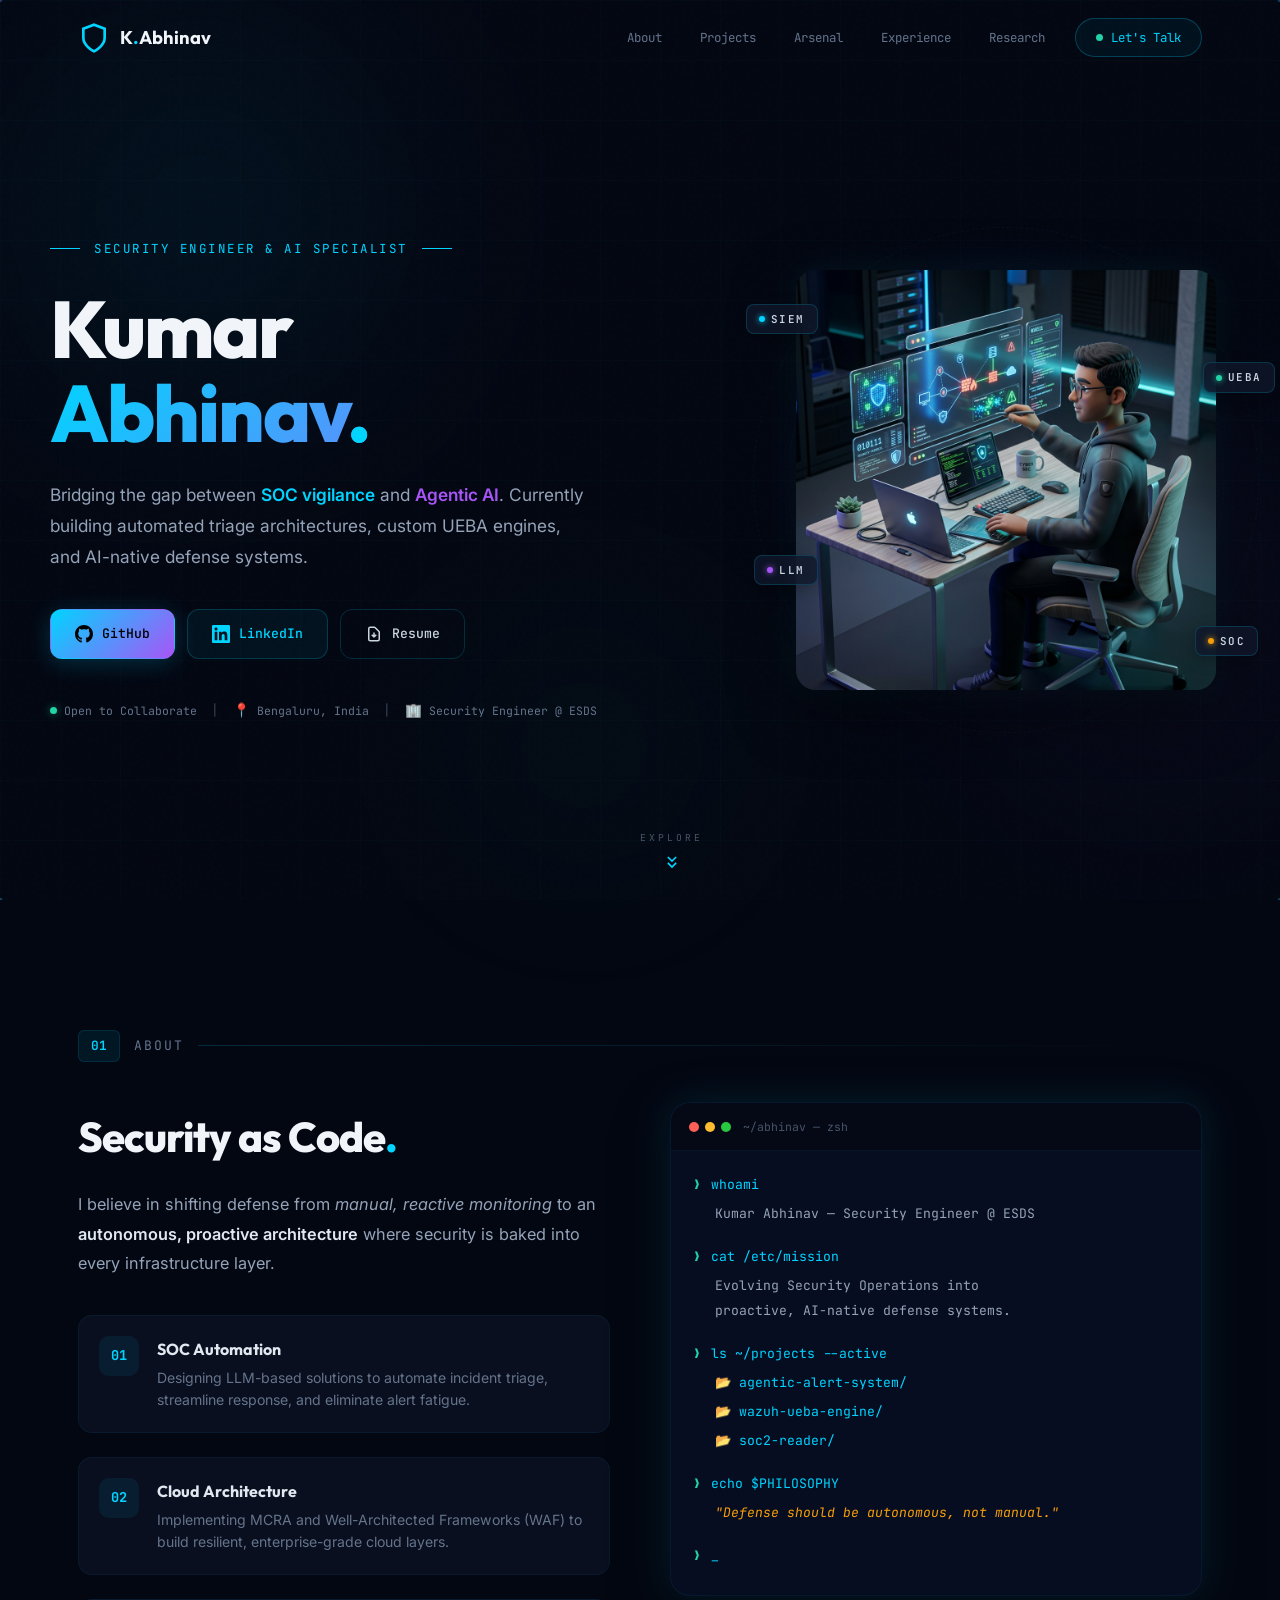
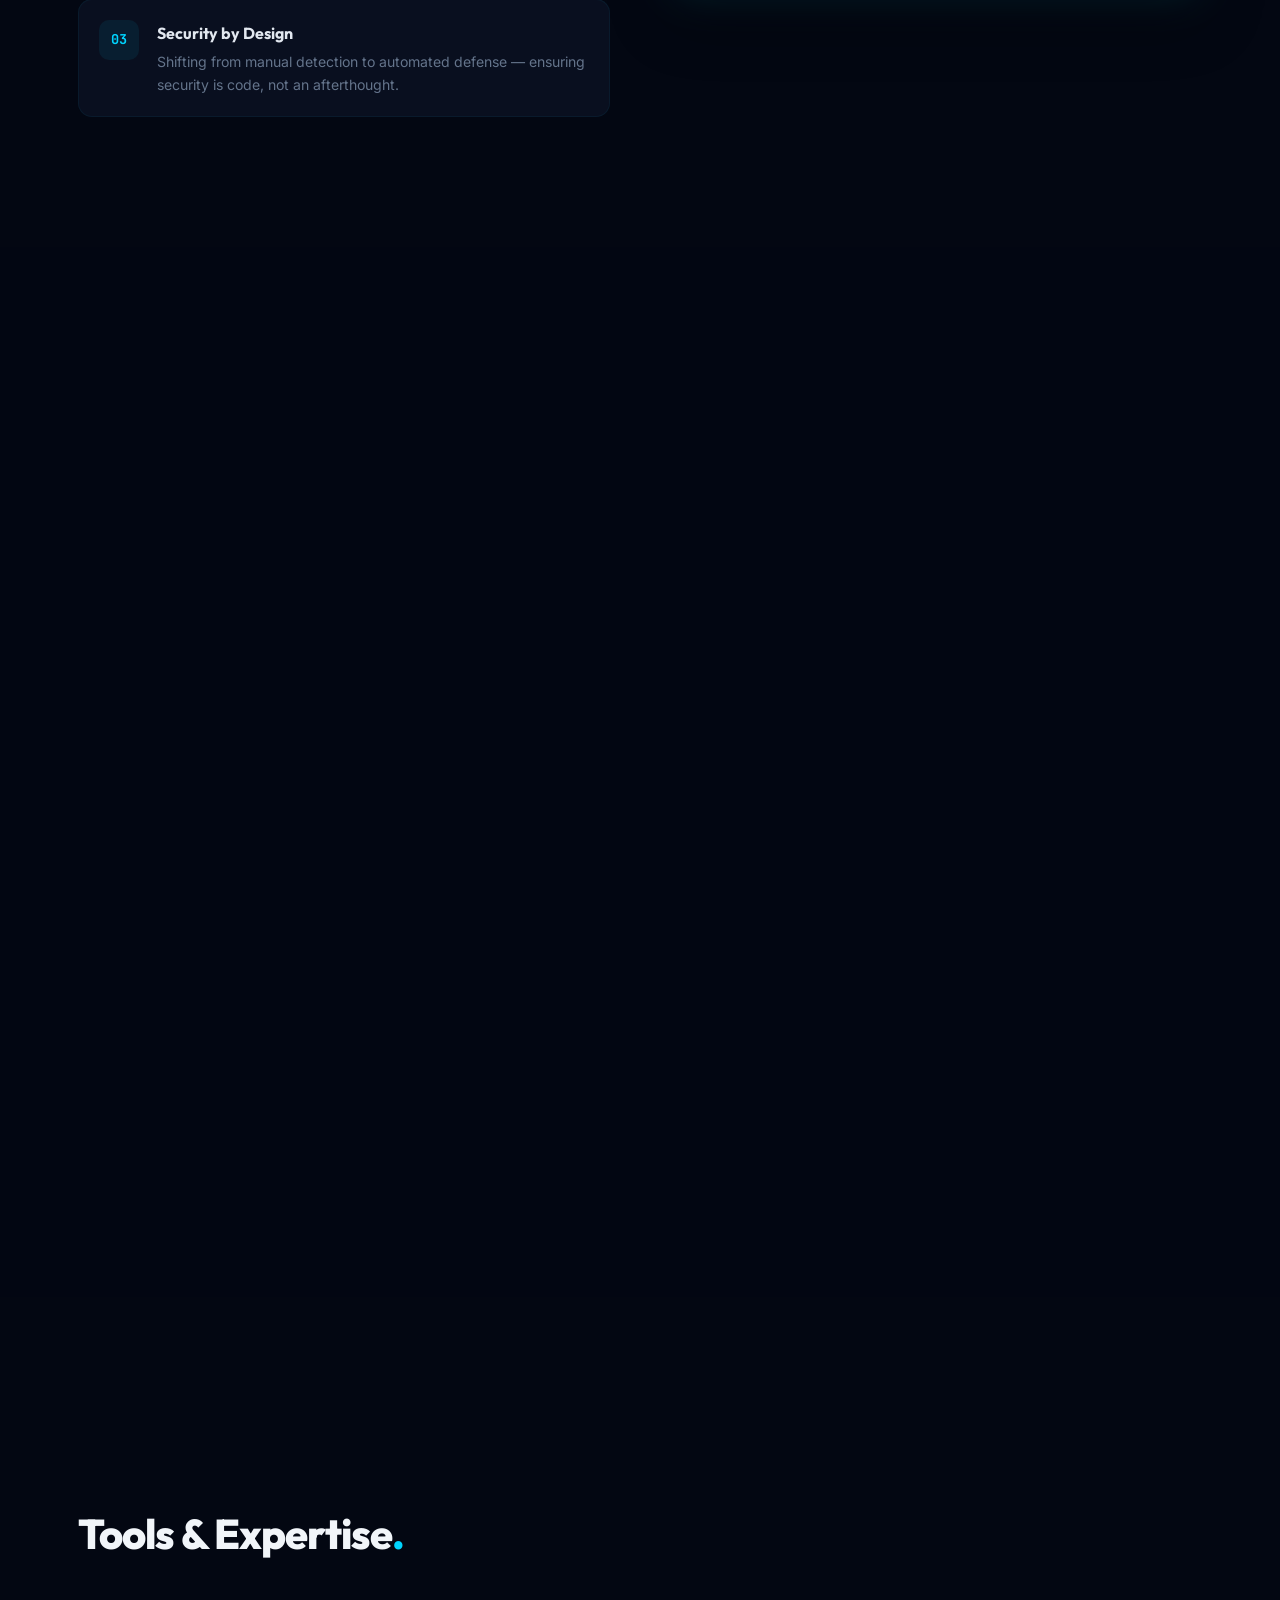
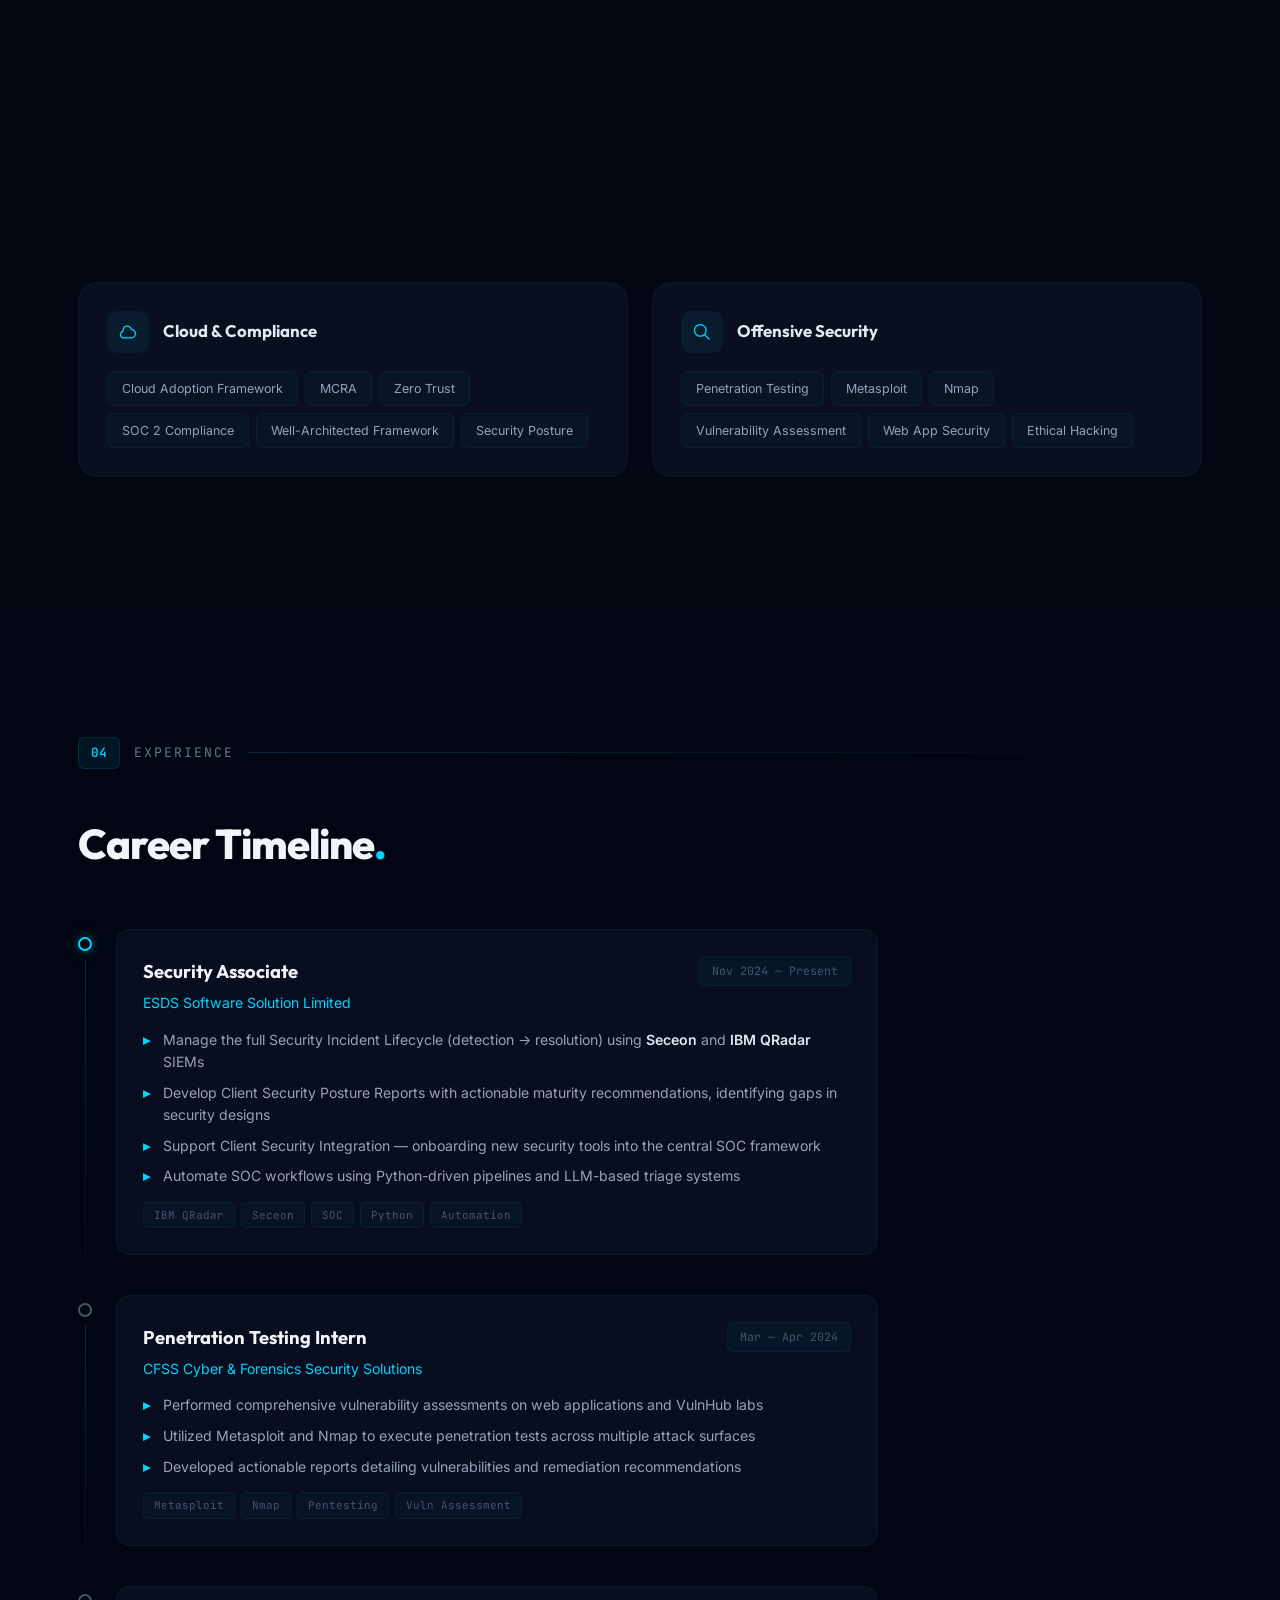
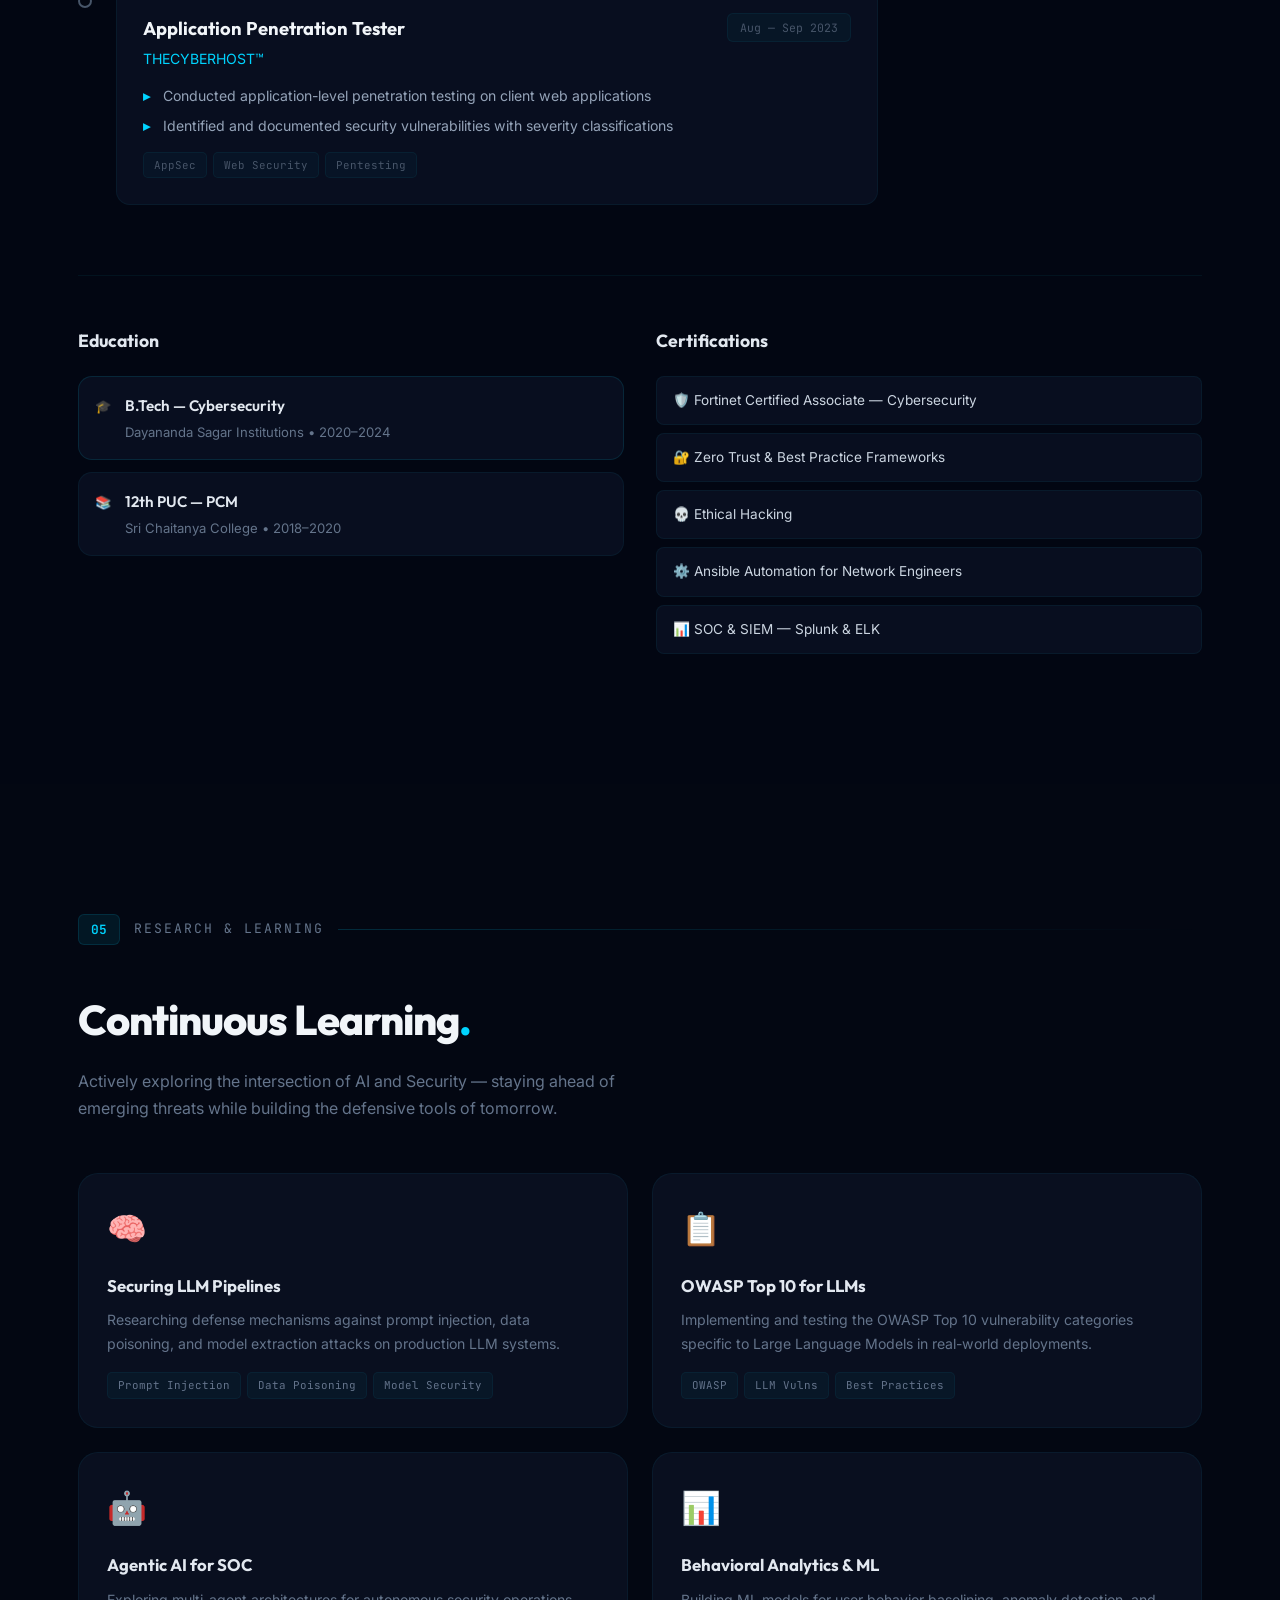
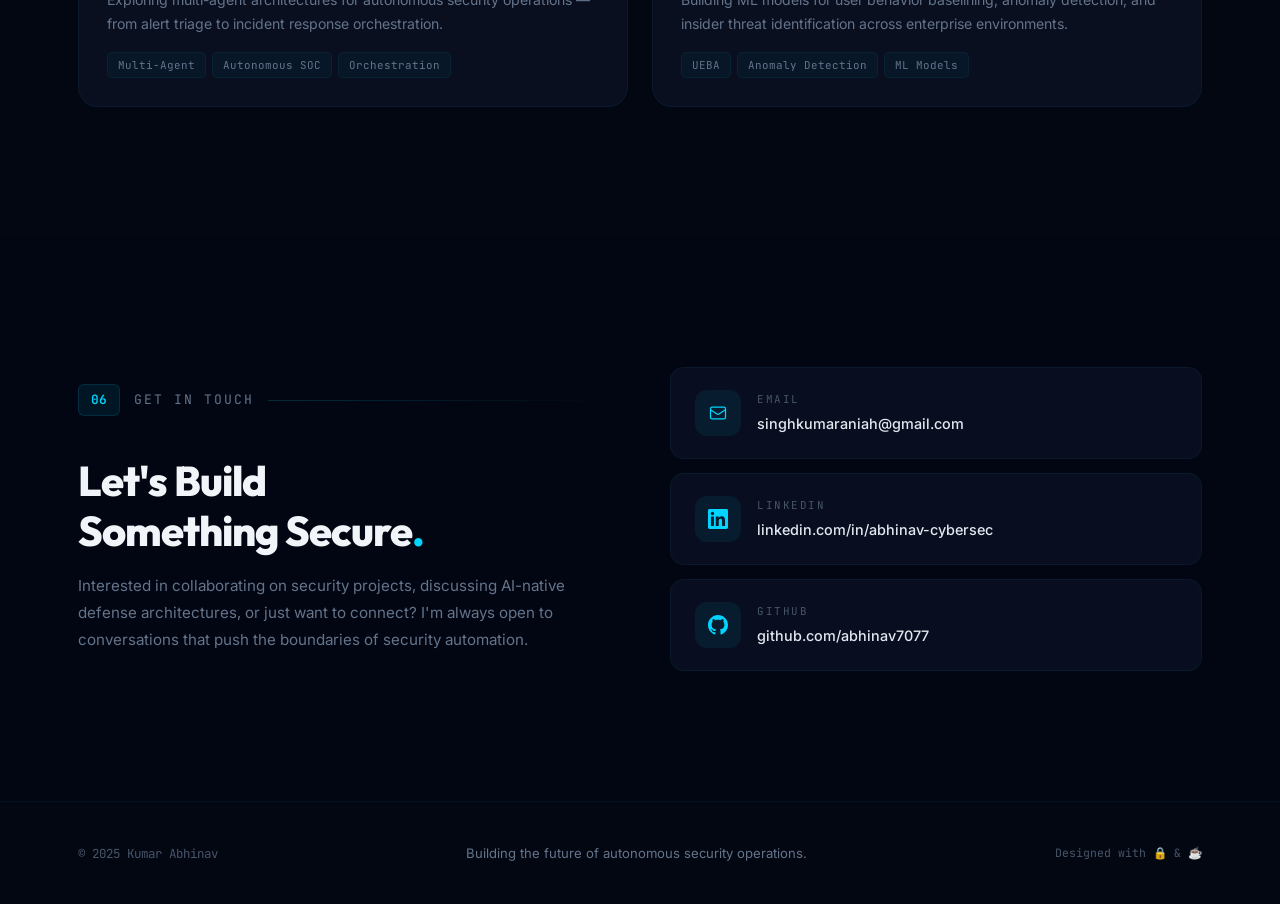
==== index.html @ ae528d7c "Update index.html" ====
<!DOCTYPE html>
<html lang="en">
<head>
    <meta charset="UTF-8">
    <meta name="viewport" content="width=device-width, initial-scale=1.0">
    <title>Kumar Abhinav | Security Engineer & AI Specialist</title>
    <meta name="description" content="Kumar Abhinav — Security Engineer & AI Specialist. Building automated triage architectures, custom UEBA engines, and AI-native defense systems.">
    <meta name="keywords" content="Kumar Abhinav, Security Engineer, AI Security, SOC Automation, UEBA, Wazuh, DevSecOps, Python, Cybersecurity, Agentic AI">
    <link rel="preconnect" href="https://fonts.googleapis.com">
    <link rel="preconnect" href="https://fonts.gstatic.com" crossorigin>
    <link href="https://fonts.googleapis.com/css2?family=JetBrains+Mono:wght@300;400;500;600;700&family=Inter:wght@300;400;500;600;700;800;900&family=Space+Grotesk:wght@400;500;600;700;800&family=Outfit:wght@300;400;500;600;700;800;900&display=swap" rel="stylesheet">
    <link rel="stylesheet" href="style.css">
</head>
<body>
    <!-- Animated Background -->
    <div class="bg-effects">
        <canvas id="particle-canvas"></canvas>
        <div class="bg-gradient-orb orb-1"></div>
        <div class="bg-gradient-orb orb-2"></div>
        <div class="bg-gradient-orb orb-3"></div>
        <div class="bg-noise"></div>
        <div class="bg-grid"></div>
    </div>

    <!-- Navigation -->
    <nav class="navbar" id="navbar">
        <div class="nav-container">
            <a href="#hero" class="nav-logo">
                <div class="logo-icon">
                    <svg viewBox="0 0 24 24" fill="none" stroke="currentColor" stroke-width="2">
                        <path d="M12 22s8-4 8-10V5l-8-3-8 3v7c0 6 8 10 8 10z"/>
                    </svg>
                </div>
                <span class="logo-text">K<span class="logo-dot">.</span>Abhinav</span>
            </a>
            <div class="nav-links" id="nav-links">
                <a href="#about" class="nav-link" data-text="About">About</a>
                <a href="#projects" class="nav-link" data-text="Projects">Projects</a>
                <a href="#arsenal" class="nav-link" data-text="Arsenal">Arsenal</a>
                <a href="#experience" class="nav-link" data-text="Experience">Experience</a>
                <a href="#research" class="nav-link" data-text="Research">Research</a>
                <a href="#contact" class="nav-link nav-cta">
                    <span class="cta-pulse"></span>
                    Let's Talk
                </a>
            </div>
            <button class="nav-toggle" id="nav-toggle" aria-label="Toggle menu">
                <span class="toggle-line"></span>
                <span class="toggle-line"></span>
                <span class="toggle-line"></span>
            </button>
        </div>
    </nav>

    <!-- ==================== HERO ==================== -->
    <section class="hero" id="hero">
        <div class="hero-container">
            <div class="hero-content">
                <div class="hero-eyebrow">
                    <div class="eyebrow-line"></div>
                    <span>Security Engineer & AI Specialist</span>
                    <div class="eyebrow-line"></div>
                </div>

                <h1 class="hero-title">
                    <span class="title-line title-line-1">Kumar</span>
                    <span class="title-line title-line-2">Abhinav<span class="title-accent">.</span></span>
                </h1>

                <p class="hero-subtitle">
                    Bridging the gap between <span class="text-glow">SOC vigilance</span> and 
                    <span class="text-glow-alt">Agentic AI</span>. Currently building automated triage 
                    architectures, custom UEBA engines, and AI-native defense systems.
                </p>

                <div class="hero-ctas">
                    <a href="https://github.com/" target="_blank" rel="noopener" class="cta-btn cta-primary" id="cta-github">
                        <svg class="cta-icon" viewBox="0 0 24 24" fill="currentColor"><path d="M12 0c-6.626 0-12 5.373-12 12 0 5.302 3.438 9.8 8.207 11.387.599.111.793-.261.793-.577v-2.234c-3.338.726-4.033-1.416-4.033-1.416-.546-1.387-1.333-1.756-1.333-1.756-1.089-.745.083-.729.083-.729 1.205.084 1.839 1.237 1.839 1.237 1.07 1.834 2.807 1.304 3.492.997.107-.775.418-1.305.762-1.604-2.665-.305-5.467-1.334-5.467-5.931 0-1.311.469-2.381 1.236-3.221-.124-.303-.535-1.524.117-3.176 0 0 1.008-.322 3.301 1.23.957-.266 1.983-.399 3.003-.404 1.02.005 2.047.138 3.006.404 2.291-1.552 3.297-1.23 3.297-1.23.653 1.653.242 2.874.118 3.176.77.84 1.235 1.911 1.235 3.221 0 4.609-2.807 5.624-5.479 5.921.43.372.823 1.102.823 2.222v3.293c0 .319.192.694.801.576 4.765-1.589 8.199-6.086 8.199-11.386 0-6.627-5.373-12-12-12z"/></svg>
                        <span>GitHub</span>
                    </a>
                    <a href="https://www.linkedin.com/in/abhinav-cybersec" target="_blank" rel="noopener" class="cta-btn cta-secondary" id="cta-linkedin">
                        <svg class="cta-icon" viewBox="0 0 24 24" fill="currentColor"><path d="M20.447 20.452h-3.554v-5.569c0-1.328-.027-3.037-1.852-3.037-1.853 0-2.136 1.445-2.136 2.939v5.667H9.351V9h3.414v1.561h.046c.477-.9 1.637-1.85 3.37-1.85 3.601 0 4.267 2.37 4.267 5.455v6.286zM5.337 7.433c-1.144 0-2.063-.926-2.063-2.065 0-1.138.92-2.063 2.063-2.063 1.14 0 2.064.925 2.064 2.063 0 1.139-.925 2.065-2.064 2.065zm1.782 13.019H3.555V9h3.564v11.452zM22.225 0H1.771C.792 0 0 .774 0 1.729v20.542C0 23.227.792 24 1.771 24h20.451C23.2 24 24 23.227 24 22.271V1.729C24 .774 23.2 0 22.222 0h.003z"/></svg>
                        <span>LinkedIn</span>
                    </a>
                    <a href="#" class="cta-btn cta-outline" id="cta-resume">
                        <svg class="cta-icon" viewBox="0 0 24 24" fill="none" stroke="currentColor" stroke-width="2"><path d="M12 10v6m0 0l-3-3m3 3l3-3m2 8H7a2 2 0 01-2-2V5a2 2 0 012-2h5.586a1 1 0 01.707.293l5.414 5.414a1 1 0 01.293.707V19a2 2 0 01-2 2z"/></svg>
                        <span>Resume</span>
                    </a>
                </div>

                <div class="hero-status-bar">
                    <div class="status-item">
                        <span class="status-dot online"></span>
                        <span>Open to Collaborate</span>
                    </div>
                    <div class="status-separator">|</div>
                    <div class="status-item">
                        <span class="status-icon">📍</span>
                        <span>Bengaluru, India</span>
                    </div>
                    <div class="status-separator">|</div>
                    <div class="status-item">
                        <span class="status-icon">🏢</span>
                        <span>Security Engineer @ ESDS</span>
                    </div>
                </div>
            </div>

            <!-- Hero Visual: 3D Character -->
            <div class="hero-visual">
                <div class="character-container">
                    <div class="character-glow"></div>
                    <div class="character-rings">
                        <div class="char-ring ring-outer"></div>
                        <div class="char-ring ring-inner"></div>
                    </div>
                    <img 
                        src="hero-character.png" 
                        alt="3D claymation render of Kumar Abhinav — cybersecurity engineer at a futuristic workstation with holographic security displays" 
                        class="character-img"
                        loading="eager"
                    >
                    <!-- Floating labels around character -->
                    <div class="float-tag tag-1">
                        <span class="ft-dot"></span> SIEM
                    </div>
                    <div class="float-tag tag-2">
                        <span class="ft-dot green"></span> UEBA
                    </div>
                    <div class="float-tag tag-3">
                        <span class="ft-dot purple"></span> LLM
                    </div>
                    <div class="float-tag tag-4">
                        <span class="ft-dot amber"></span> SOC
                    </div>
                </div>
            </div>
        </div>

        <div class="scroll-cue">
            <span>Explore</span>
            <div class="scroll-arrow">
                <svg viewBox="0 0 24 24" fill="none" stroke="currentColor" stroke-width="2">
                    <path d="M7 13l5 5 5-5M7 6l5 5 5-5"/>
                </svg>
            </div>
        </div>
    </section>

    <!-- ==================== ABOUT ==================== -->
    <section class="section" id="about">
        <div class="container">
            <div class="section-label">
                <span class="label-number">01</span>
                <span class="label-text">About</span>
                <div class="label-line"></div>
            </div>

            <div class="about-layout">
                <div class="about-left">
                    <h2 class="about-title">
                        Security as Code<span class="accent-dot">.</span>
                    </h2>
                    <p class="about-philosophy">
                        I believe in shifting defense from <em>manual, reactive monitoring</em> to an 
                        <strong>autonomous, proactive architecture</strong> where security is baked into 
                        every infrastructure layer.
                    </p>
                    <div class="about-manifesto">
                        <div class="manifesto-item">
                            <div class="manifesto-number">01</div>
                            <div class="manifesto-content">
                                <h4>SOC Automation</h4>
                                <p>Designing LLM-based solutions to automate incident triage, streamline response, and eliminate alert fatigue.</p>
                            </div>
                        </div>
                        <div class="manifesto-item">
                            <div class="manifesto-number">02</div>
                            <div class="manifesto-content">
                                <h4>Cloud Architecture</h4>
                                <p>Implementing MCRA and Well-Architected Frameworks (WAF) to build resilient, enterprise-grade cloud layers.</p>
                            </div>
                        </div>
                        <div class="manifesto-item">
                            <div class="manifesto-number">03</div>
                            <div class="manifesto-content">
                                <h4>Security by Design</h4>
                                <p>Shifting from manual detection to automated defense — ensuring security is code, not an afterthought.</p>
                            </div>
                        </div>
                    </div>
                </div>
                <div class="about-right">
                    <div class="about-terminal">
                        <div class="term-chrome">
                            <div class="term-dots">
                                <span></span><span></span><span></span>
                            </div>
                            <span class="term-title">~/abhinav — zsh</span>
                        </div>
                        <div class="term-body" id="terminal-body">
                            <div class="term-line">
                                <span class="term-prompt">❯</span>
                                <span class="term-cmd">whoami</span>
                            </div>
                            <div class="term-output">Kumar Abhinav — Security Engineer @ ESDS</div>
                            <div class="term-line">
                                <span class="term-prompt">❯</span>
                                <span class="term-cmd">cat /etc/mission</span>
                            </div>
                            <div class="term-output">Evolving Security Operations into<br>proactive, AI-native defense systems.</div>
                            <div class="term-line">
                                <span class="term-prompt">❯</span>
                                <span class="term-cmd">ls ~/projects --active</span>
                            </div>
                            <div class="term-output dir-list">
                                <span>📂 agentic-alert-system/</span>
                                <span>📂 wazuh-ueba-engine/</span>
                                <span>📂 soc2-reader/</span>
                            </div>
                            <div class="term-line">
                                <span class="term-prompt">❯</span>
                                <span class="term-cmd">echo $PHILOSOPHY</span>
                            </div>
                            <div class="term-output highlight-output">"Defense should be autonomous, not manual."</div>
                            <div class="term-line">
                                <span class="term-prompt">❯</span>
                                <span class="term-cursor">_</span>
                            </div>
                        </div>
                    </div>
                </div>
            </div>
        </div>
    </section>

    <!-- ==================== PROJECTS ==================== -->
    <section class="section section-dark" id="projects">
        <div class="container">
            <div class="section-label">
                <span class="label-number">02</span>
                <span class="label-text">Proof of Work</span>
                <div class="label-line"></div>
            </div>

            <div class="projects-header">
                <h2 class="projects-title">What I'm Building<span class="accent-dot">.</span></h2>
                <p class="projects-subtitle">Active case studies pushing the boundaries of AI-native security. These aren't concepts — they're production-grade tools in development.</p>
            </div>

            <div class="projects-showcase">
                <!-- Project 1 -->
                <article class="project-card" id="project-agentic">
                    <div class="card-border-glow"></div>
                    <div class="card-inner">
                        <div class="card-top">
                            <div class="card-badge">
                                <span class="badge-pulse"></span>
                                Active Development
                            </div>
                            <div class="card-number">01</div>
                        </div>
                        <div class="card-icon-wrap">
                            <div class="card-icon">
                                <svg viewBox="0 0 24 24" fill="none" stroke="currentColor" stroke-width="1.5">
                                    <path d="M13 10V3L4 14h7v7l9-11h-7z"/>
                                </svg>
                            </div>
                        </div>
                        <h3 class="card-title">Agentic Alert Monitoring System</h3>
                        <p class="card-pitch">An intelligent SOC automation tool that uses <strong>LLM agents</strong> to investigate, triage, and contextualize alerts — slashing alert fatigue and reducing MTTR.</p>
                        <div class="card-stack">
                            <span class="stack-chip">Python</span>
                            <span class="stack-chip">LangChain / CrewAI</span>
                            <span class="stack-chip">SIEM APIs</span>
                        </div>
                        <ul class="card-features">
                            <li><span class="feat-arrow">→</span> Autonomous multi-agent alert investigation</li>
                            <li><span class="feat-arrow">→</span> Contextual enrichment from threat intel feeds</li>
                            <li><span class="feat-arrow">→</span> Automated playbook execution & escalation</li>
                        </ul>
                    </div>
                </article>

                <!-- Project 2 -->
                <article class="project-card" id="project-ueba">
                    <div class="card-border-glow"></div>
                    <div class="card-inner">
                        <div class="card-top">
                            <div class="card-badge">
                                <span class="badge-pulse"></span>
                                Active Development
                            </div>
                            <div class="card-number">02</div>
                        </div>
                        <div class="card-icon-wrap">
                            <div class="card-icon">
                                <svg viewBox="0 0 24 24" fill="none" stroke="currentColor" stroke-width="1.5">
                                    <path d="M12 11c0 3.517-1.009 6.799-2.753 9.571m-3.44-2.04l.054-.09A13.916 13.916 0 008 11a4 4 0 118 0c0 1.017-.07 2.019-.203 3m-2.118 6.844A21.88 21.88 0 0015.171 17m3.839 1.132c.645-2.266.99-4.659.99-7.132A8 8 0 008 4.07M3 15.364c.64-1.319 1-2.8 1-4.364 0-1.457.39-2.823 1.07-4"/>
                                </svg>
                            </div>
                        </div>
                        <h3 class="card-title">Wazuh UEBA Engine</h3>
                        <p class="card-pitch">A custom <strong>User and Entity Behavior Analytics</strong> engine designed to layer over Wazuh SIEM — catching insider threats and anomalous account activity through ML-driven baselining.</p>
                        <div class="card-stack">
                            <span class="stack-chip">Python</span>
                            <span class="stack-chip">Machine Learning</span>
                            <span class="stack-chip">Wazuh API</span>
                        </div>
                        <ul class="card-features">
                            <li><span class="feat-arrow">→</span> ML behavioral baselining per user/entity</li>
                            <li><span class="feat-arrow">→</span> Insider threat & anomaly scoring engine</li>
                            <li><span class="feat-arrow">→</span> Native Wazuh integration & dashboards</li>
                        </ul>
                    </div>
                </article>

                <!-- Project 3 -->
                <article class="project-card" id="project-soc2">
                    <div class="card-border-glow"></div>
                    <div class="card-inner">
                        <div class="card-top">
                            <div class="card-badge">
                                <span class="badge-pulse"></span>
                                Active Development
                            </div>
                            <div class="card-number">03</div>
                        </div>
                        <div class="card-icon-wrap">
                            <div class="card-icon">
                                <svg viewBox="0 0 24 24" fill="none" stroke="currentColor" stroke-width="1.5">
                                    <path d="M9 12h6m-6 4h6m2 5H7a2 2 0 01-2-2V5a2 2 0 012-2h5.586a1 1 0 01.707.293l5.414 5.414a1 1 0 01.293.707V19a2 2 0 01-2 2z"/>
                                </svg>
                            </div>
                        </div>
                        <h3 class="card-title">SOC 2 Reader for Auditors</h3>
                        <p class="card-pitch">An <strong>AI-powered compliance assistant</strong> that parses complex infrastructure logs and policies, mapping them directly to SOC 2 trust principles for rapid audit readiness.</p>
                        <div class="card-stack">
                            <span class="stack-chip">LLMs</span>
                            <span class="stack-chip">RAG Pipeline</span>
                            <span class="stack-chip">Python</span>
                        </div>
                        <ul class="card-features">
                            <li><span class="feat-arrow">→</span> Intelligent SOC 2 report parsing & mapping</li>
                            <li><span class="feat-arrow">→</span> RAG-powered control gap analysis</li>
                            <li><span class="feat-arrow">→</span> Audit-ready summary & evidence generation</li>
                        </ul>
                    </div>
                </article>
            </div>
        </div>
    </section>

    <!-- ==================== ARSENAL ==================== -->
    <section class="section" id="arsenal">
        <div class="container">
            <div class="section-label">
                <span class="label-number">03</span>
                <span class="label-text">Technical Arsenal</span>
                <div class="label-line"></div>
            </div>

            <h2 class="arsenal-title">Tools & Expertise<span class="accent-dot">.</span></h2>

            <div class="arsenal-grid">
                <div class="arsenal-category" data-category="secops">
                    <div class="cat-header">
                        <div class="cat-icon">
                            <svg viewBox="0 0 24 24" fill="none" stroke="currentColor" stroke-width="1.5"><path d="M9 12l2 2 4-4m5.618-4.016A11.955 11.955 0 0112 2.944a11.955 11.955 0 01-8.618 3.04A12.02 12.02 0 003 9c0 5.591 3.824 10.29 9 11.622 5.176-1.332 9-6.03 9-11.622 0-1.042-.133-2.052-.382-3.016z"/></svg>
                        </div>
                        <h3>Security Operations</h3>
                    </div>
                    <div class="cat-skills">
                        <div class="skill-pill">IBM QRadar</div>
                        <div class="skill-pill">Splunk</div>
                        <div class="skill-pill">Seceon</div>
                        <div class="skill-pill">Wazuh</div>
                        <div class="skill-pill">Incident Triage</div>
                        <div class="skill-pill">SLA Management</div>
                        <div class="skill-pill">UEBA</div>
                        <div class="skill-pill">Threat Detection</div>
                    </div>
                </div>

                <div class="arsenal-category" data-category="ai">
                    <div class="cat-header">
                        <div class="cat-icon">
                            <svg viewBox="0 0 24 24" fill="none" stroke="currentColor" stroke-width="1.5"><path d="M9.75 17L9 20l-1 1h8l-1-1-.75-3M3 13h18M5 17h14a2 2 0 002-2V5a2 2 0 00-2-2H5a2 2 0 00-2 2v10a2 2 0 002 2z"/></svg>
                        </div>
                        <h3>AI & Automation</h3>
                    </div>
                    <div class="cat-skills">
                        <div class="skill-pill">Python</div>
                        <div class="skill-pill">LLM Orchestration</div>
                        <div class="skill-pill">LangChain</div>
                        <div class="skill-pill">CrewAI</div>
                        <div class="skill-pill">RAG Pipelines</div>
                        <div class="skill-pill">DevSecOps</div>
                        <div class="skill-pill">Security Automation</div>
                        <div class="skill-pill">ML for Security</div>
                    </div>
                </div>

                <div class="arsenal-category" data-category="cloud">
                    <div class="cat-header">
                        <div class="cat-icon">
                            <svg viewBox="0 0 24 24" fill="none" stroke="currentColor" stroke-width="1.5"><path d="M3 15a4 4 0 004 4h9a5 5 0 10-.1-9.999 5.002 5.002 0 10-9.78 2.096A4.001 4.001 0 003 15z"/></svg>
                        </div>
                        <h3>Cloud & Compliance</h3>
                    </div>
                    <div class="cat-skills">
                        <div class="skill-pill">Cloud Adoption Framework</div>
                        <div class="skill-pill">MCRA</div>
                        <div class="skill-pill">Zero Trust</div>
                        <div class="skill-pill">SOC 2 Compliance</div>
                        <div class="skill-pill">Well-Architected Framework</div>
                        <div class="skill-pill">Security Posture</div>
                    </div>
                </div>

                <div class="arsenal-category" data-category="offensive">
                    <div class="cat-header">
                        <div class="cat-icon">
                            <svg viewBox="0 0 24 24" fill="none" stroke="currentColor" stroke-width="1.5"><path d="M21 21l-6-6m2-5a7 7 0 11-14 0 7 7 0 0114 0z"/></svg>
                        </div>
                        <h3>Offensive Security</h3>
                    </div>
                    <div class="cat-skills">
                        <div class="skill-pill">Penetration Testing</div>
                        <div class="skill-pill">Metasploit</div>
                        <div class="skill-pill">Nmap</div>
                        <div class="skill-pill">Vulnerability Assessment</div>
                        <div class="skill-pill">Web App Security</div>
                        <div class="skill-pill">Ethical Hacking</div>
                    </div>
                </div>
            </div>
        </div>
    </section>

    <!-- ==================== EXPERIENCE ==================== -->
    <section class="section section-dark" id="experience">
        <div class="container">
            <div class="section-label">
                <span class="label-number">04</span>
                <span class="label-text">Experience</span>
                <div class="label-line"></div>
            </div>

            <h2 class="exp-title">Career Timeline<span class="accent-dot">.</span></h2>

            <div class="timeline">
                <!-- EXP 1 -->
                <div class="tl-item">
                    <div class="tl-line-wrap">
                        <div class="tl-dot active"></div>
                        <div class="tl-line"></div>
                    </div>
                    <div class="tl-card">
                        <div class="tl-card-top">
                            <div>
                                <h3 class="tl-role">Security Associate</h3>
                                <span class="tl-company">ESDS Software Solution Limited</span>
                            </div>
                            <span class="tl-date">Nov 2024 — Present</span>
                        </div>
                        <ul class="tl-details">
                            <li>Manage the full Security Incident Lifecycle (detection → resolution) using <strong>Seceon</strong> and <strong>IBM QRadar</strong> SIEMs</li>
                            <li>Develop Client Security Posture Reports with actionable maturity recommendations, identifying gaps in security designs</li>
                            <li>Support Client Security Integration — onboarding new security tools into the central SOC framework</li>
                            <li>Automate SOC workflows using Python-driven pipelines and LLM-based triage systems</li>
                        </ul>
                        <div class="tl-techs">
                            <span>IBM QRadar</span><span>Seceon</span><span>SOC</span><span>Python</span><span>Automation</span>
                        </div>
                    </div>
                </div>

                <!-- EXP 2 -->
                <div class="tl-item">
                    <div class="tl-line-wrap">
                        <div class="tl-dot"></div>
                        <div class="tl-line"></div>
                    </div>
                    <div class="tl-card">
                        <div class="tl-card-top">
                            <div>
                                <h3 class="tl-role">Penetration Testing Intern</h3>
                                <span class="tl-company">CFSS Cyber & Forensics Security Solutions</span>
                            </div>
                            <span class="tl-date">Mar — Apr 2024</span>
                        </div>
                        <ul class="tl-details">
                            <li>Performed comprehensive vulnerability assessments on web applications and VulnHub labs</li>
                            <li>Utilized Metasploit and Nmap to execute penetration tests across multiple attack surfaces</li>
                            <li>Developed actionable reports detailing vulnerabilities and remediation recommendations</li>
                        </ul>
                        <div class="tl-techs">
                            <span>Metasploit</span><span>Nmap</span><span>Pentesting</span><span>Vuln Assessment</span>
                        </div>
                    </div>
                </div>

                <!-- EXP 3 -->
                <div class="tl-item">
                    <div class="tl-line-wrap">
                        <div class="tl-dot"></div>
                    </div>
                    <div class="tl-card">
                        <div class="tl-card-top">
                            <div>
                                <h3 class="tl-role">Application Penetration Tester</h3>
                                <span class="tl-company">THECYBERHOST™</span>
                            </div>
                            <span class="tl-date">Aug — Sep 2023</span>
                        </div>
                        <ul class="tl-details">
                            <li>Conducted application-level penetration testing on client web applications</li>
                            <li>Identified and documented security vulnerabilities with severity classifications</li>
                        </ul>
                        <div class="tl-techs">
                            <span>AppSec</span><span>Web Security</span><span>Pentesting</span>
                        </div>
                    </div>
                </div>
            </div>

            <!-- Education & Certs inline -->
            <div class="credentials-row">
                <div class="cred-block">
                    <h3 class="cred-heading">Education</h3>
                    <div class="cred-item main-cred">
                        <span class="cred-emoji">🎓</span>
                        <div>
                            <strong>B.Tech — Cybersecurity</strong>
                            <span>Dayananda Sagar Institutions • 2020–2024</span>
                        </div>
                    </div>
                    <div class="cred-item">
                        <span class="cred-emoji">📚</span>
                        <div>
                            <strong>12th PUC — PCM</strong>
                            <span>Sri Chaitanya College • 2018–2020</span>
                        </div>
                    </div>
                </div>
                <div class="cred-block">
                    <h3 class="cred-heading">Certifications</h3>
                    <div class="certs-list">
                        <div class="cert-chip">🛡️ Fortinet Certified Associate — Cybersecurity</div>
                        <div class="cert-chip">🔐 Zero Trust & Best Practice Frameworks</div>
                        <div class="cert-chip">💀 Ethical Hacking</div>
                        <div class="cert-chip">⚙️ Ansible Automation for Network Engineers</div>
                        <div class="cert-chip">📊 SOC & SIEM — Splunk & ELK</div>
                    </div>
                </div>
            </div>
        </div>
    </section>

    <!-- ==================== RESEARCH ==================== -->
    <section class="section" id="research">
        <div class="container">
            <div class="section-label">
                <span class="label-number">05</span>
                <span class="label-text">Research & Learning</span>
                <div class="label-line"></div>
            </div>

            <div class="research-layout">
                <div class="research-intro">
                    <h2 class="research-title">Continuous Learning<span class="accent-dot">.</span></h2>
                    <p class="research-desc">
                        Actively exploring the intersection of AI and Security — staying ahead of emerging threats 
                        while building the defensive tools of tomorrow.
                    </p>
                </div>

                <div class="research-grid">
                    <div class="research-card" id="research-llm">
                        <div class="rc-icon">🧠</div>
                        <h4>Securing LLM Pipelines</h4>
                        <p>Researching defense mechanisms against prompt injection, data poisoning, and model extraction attacks on production LLM systems.</p>
                        <div class="rc-tags">
                            <span>Prompt Injection</span>
                            <span>Data Poisoning</span>
                            <span>Model Security</span>
                        </div>
                    </div>

                    <div class="research-card" id="research-owasp">
                        <div class="rc-icon">📋</div>
                        <h4>OWASP Top 10 for LLMs</h4>
                        <p>Implementing and testing the OWASP Top 10 vulnerability categories specific to Large Language Models in real-world deployments.</p>
                        <div class="rc-tags">
                            <span>OWASP</span>
                            <span>LLM Vulns</span>
                            <span>Best Practices</span>
                        </div>
                    </div>

                    <div class="research-card" id="research-agentic">
                        <div class="rc-icon">🤖</div>
                        <h4>Agentic AI for SOC</h4>
                        <p>Exploring multi-agent architectures for autonomous security operations — from alert triage to incident response orchestration.</p>
                        <div class="rc-tags">
                            <span>Multi-Agent</span>
                            <span>Autonomous SOC</span>
                            <span>Orchestration</span>
                        </div>
                    </div>

                    <div class="research-card" id="research-ueba">
                        <div class="rc-icon">📊</div>
                        <h4>Behavioral Analytics & ML</h4>
                        <p>Building ML models for user behavior baselining, anomaly detection, and insider threat identification across enterprise environments.</p>
                        <div class="rc-tags">
                            <span>UEBA</span>
                            <span>Anomaly Detection</span>
                            <span>ML Models</span>
                        </div>
                    </div>
                </div>
            </div>
        </div>
    </section>

    <!-- ==================== CONTACT ==================== -->
    <section class="section section-dark" id="contact">
        <div class="container">
            <div class="contact-layout">
                <div class="contact-left">
                    <div class="section-label">
                        <span class="label-number">06</span>
                        <span class="label-text">Get In Touch</span>
                        <div class="label-line"></div>
                    </div>
                    <h2 class="contact-title">Let's Build<br>Something Secure<span class="accent-dot">.</span></h2>
                    <p class="contact-desc">
                        Interested in collaborating on security projects, discussing AI-native defense architectures, 
                        or just want to connect? I'm always open to conversations that push the boundaries of security automation.
                    </p>
                </div>
                <div class="contact-right">
                    <a href="mailto:singhkumaraniah@gmail.com" class="contact-link" id="contact-email-link">
                        <div class="cl-icon">
                            <svg viewBox="0 0 24 24" fill="none" stroke="currentColor" stroke-width="1.5"><path d="M3 8l7.89 5.26a2 2 0 002.22 0L21 8M5 19h14a2 2 0 002-2V7a2 2 0 00-2-2H5a2 2 0 00-2 2v10a2 2 0 002 2z"/></svg>
                        </div>
                        <div class="cl-info">
                            <span class="cl-label">Email</span>
                            <span class="cl-value">singhkumaraniah@gmail.com</span>
                        </div>
                        <div class="cl-arrow">→</div>
                    </a>
                    <a href="https://www.linkedin.com/in/abhinav-cybersec" target="_blank" rel="noopener" class="contact-link" id="contact-linkedin-link">
                        <div class="cl-icon">
                            <svg viewBox="0 0 24 24" fill="currentColor"><path d="M20.447 20.452h-3.554v-5.569c0-1.328-.027-3.037-1.852-3.037-1.853 0-2.136 1.445-2.136 2.939v5.667H9.351V9h3.414v1.561h.046c.477-.9 1.637-1.85 3.37-1.85 3.601 0 4.267 2.37 4.267 5.455v6.286zM5.337 7.433c-1.144 0-2.063-.926-2.063-2.065 0-1.138.92-2.063 2.063-2.063 1.14 0 2.064.925 2.064 2.063 0 1.139-.925 2.065-2.064 2.065zm1.782 13.019H3.555V9h3.564v11.452zM22.225 0H1.771C.792 0 0 .774 0 1.729v20.542C0 23.227.792 24 1.771 24h20.451C23.2 24 24 23.227 24 22.271V1.729C24 .774 23.2 0 22.222 0h.003z"/></svg>
                        </div>
                        <div class="cl-info">
                            <span class="cl-label">LinkedIn</span>
                            <span class="cl-value">linkedin.com/in/abhinav-cybersec</span>
                        </div>
                        <div class="cl-arrow">→</div>
                    </a>
                    <a href="https://github.com/" target="_blank" rel="noopener" class="contact-link" id="contact-github-link">
                        <div class="cl-icon">
                            <svg viewBox="0 0 24 24" fill="currentColor"><path d="M12 0c-6.626 0-12 5.373-12 12 0 5.302 3.438 9.8 8.207 11.387.599.111.793-.261.793-.577v-2.234c-3.338.726-4.033-1.416-4.033-1.416-.546-1.387-1.333-1.756-1.333-1.756-1.089-.745.083-.729.083-.729 1.205.084 1.839 1.237 1.839 1.237 1.07 1.834 2.807 1.304 3.492.997.107-.775.418-1.305.762-1.604-2.665-.305-5.467-1.334-5.467-5.931 0-1.311.469-2.381 1.236-3.221-.124-.303-.535-1.524.117-3.176 0 0 1.008-.322 3.301 1.23.957-.266 1.983-.399 3.003-.404 1.02.005 2.047.138 3.006.404 2.291-1.552 3.297-1.23 3.297-1.23.653 1.653.242 2.874.118 3.176.77.84 1.235 1.911 1.235 3.221 0 4.609-2.807 5.624-5.479 5.921.43.372.823 1.102.823 2.222v3.293c0 .319.192.694.801.576 4.765-1.589 8.199-6.086 8.199-11.386 0-6.627-5.373-12-12-12z"/></svg>
                        </div>
                        <div class="cl-info">
                            <span class="cl-label">GitHub</span>
                            <span class="cl-value">github.com/abhinav7077</span>
                        </div>
                        <div class="cl-arrow">→</div>
                    </a>
                </div>
            </div>
        </div>
    </section>

    <!-- Footer -->
    <footer class="footer">
        <div class="container">
            <div class="footer-inner">
                <span class="footer-name">&copy; 2025 Kumar Abhinav</span>
                <span class="footer-tagline">Building the future of autonomous security operations.</span>
                <span class="footer-made">Designed with 🔒 &amp; ☕</span>
            </div>
        </div>
    </footer>

    <script src="script.js"></script>
</body>
</html>
---- style.css ----
/* ============================================
   KUMAR ABHINAV — Portfolio v2
   Premium Cybersecurity Dark Theme
   ============================================ */

/* === Design Tokens === */
:root {
    --bg-deep: #030712;
    --bg-primary: #060b18;
    --bg-secondary: #0a1128;
    --bg-elevated: #0f172a;
    --bg-card: rgba(15, 23, 42, 0.55);
    --bg-card-hover: rgba(20, 30, 55, 0.75);

    --accent: #00d4ff;
    --accent-bright: #38f0ff;
    --accent-dim: #0891b2;
    --accent-green: #22d3a7;
    --accent-purple: #a855f7;
    --accent-pink: #ec4899;
    --accent-amber: #f59e0b;

    --text-100: #f1f5f9;
    --text-200: #e2e8f0;
    --text-300: #cbd5e1;
    --text-400: #94a3b8;
    --text-500: #64748b;
    --text-600: #475569;

    --border: rgba(0, 212, 255, 0.06);
    --border-hover: rgba(0, 212, 255, 0.18);
    --border-active: rgba(0, 212, 255, 0.35);

    --gradient-main: linear-gradient(135deg, var(--accent), var(--accent-purple));
    --gradient-card: linear-gradient(160deg, rgba(0, 212, 255, 0.04), rgba(168, 85, 247, 0.04));
    --glow: 0 0 40px rgba(0, 212, 255, 0.12);
    --glow-strong: 0 0 60px rgba(0, 212, 255, 0.2);

    --font-display: 'Outfit', 'Space Grotesk', sans-serif;
    --font-body: 'Inter', sans-serif;
    --font-mono: 'JetBrains Mono', monospace;

    --ease-out: cubic-bezier(0.16, 1, 0.3, 1);
    --ease-spring: cubic-bezier(0.34, 1.56, 0.64, 1);
    --radius-lg: 20px;
    --radius-md: 14px;
    --radius-sm: 8px;
}

/* === Reset === */
*, *::before, *::after { margin: 0; padding: 0; box-sizing: border-box; }

html {
    scroll-behavior: smooth;
    scrollbar-width: thin;
    scrollbar-color: var(--accent-dim) var(--bg-deep);
}
html::-webkit-scrollbar { width: 5px; }
html::-webkit-scrollbar-track { background: var(--bg-deep); }
html::-webkit-scrollbar-thumb { background: var(--accent-dim); border-radius: 10px; }

body {
    font-family: var(--font-body);
    background: var(--bg-deep);
    color: var(--text-300);
    line-height: 1.7;
    overflow-x: hidden;
    -webkit-font-smoothing: antialiased;
}

::selection { background: rgba(0, 212, 255, 0.25); color: #fff; }
img { max-width: 100%; display: block; }
a { color: inherit; text-decoration: none; }
strong { color: var(--text-200); font-weight: 600; }
em { color: var(--text-400); font-style: italic; }

/* === Background Effects === */
.bg-effects {
    position: fixed;
    inset: 0;
    z-index: 0;
    pointer-events: none;
}

#particle-canvas {
    position: absolute;
    inset: 0;
    width: 100%;
    height: 100%;
    opacity: 0.35;
}

.bg-gradient-orb {
    position: absolute;
    border-radius: 50%;
    filter: blur(100px);
    opacity: 0.25;
}
.orb-1 { width: 600px; height: 600px; top: -10%; left: -8%; background: radial-gradient(circle, rgba(0,212,255,0.3), transparent 70%); animation: orbFloat1 18s ease-in-out infinite; }
.orb-2 { width: 500px; height: 500px; top: 40%; right: -10%; background: radial-gradient(circle, rgba(168,85,247,0.25), transparent 70%); animation: orbFloat2 22s ease-in-out infinite; }
.orb-3 { width: 400px; height: 400px; bottom: -5%; left: 30%; background: radial-gradient(circle, rgba(34,211,167,0.2), transparent 70%); animation: orbFloat3 20s ease-in-out infinite; }

@keyframes orbFloat1 { 0%,100%{transform:translate(0,0)} 50%{transform:translate(40px,60px)} }
@keyframes orbFloat2 { 0%,100%{transform:translate(0,0)} 50%{transform:translate(-50px,-40px)} }
@keyframes orbFloat3 { 0%,100%{transform:translate(0,0)} 50%{transform:translate(30px,-50px)} }

.bg-noise {
    position: absolute;
    inset: 0;
    background-image: url("data:image/svg+xml,%3Csvg viewBox='0 0 256 256' xmlns='http://www.w3.org/2000/svg'%3E%3Cfilter id='noise'%3E%3CfeTurbulence type='fractalNoise' baseFrequency='0.9' numOctaves='4' stitchTiles='stitch'/%3E%3C/filter%3E%3Crect width='100%25' height='100%25' filter='url(%23noise)' opacity='0.03'/%3E%3C/svg%3E");
    opacity: 0.4;
}

.bg-grid {
    position: absolute;
    inset: 0;
    background-image:
        linear-gradient(rgba(0,212,255,0.015) 1px, transparent 1px),
        linear-gradient(90deg, rgba(0,212,255,0.015) 1px, transparent 1px);
    background-size: 60px 60px;
}

/* === Layout === */
.container { max-width: 1180px; margin: 0 auto; padding: 0 28px; }
.section { padding: 130px 0; position: relative; z-index: 1; }
.section-dark { background: rgba(3, 7, 18, 0.5); }

/* === Section Label === */
.section-label {
    display: flex;
    align-items: center;
    gap: 14px;
    margin-bottom: 40px;
}
.label-number {
    font-family: var(--font-mono);
    font-size: 0.8rem;
    font-weight: 600;
    color: var(--accent);
    background: rgba(0,212,255,0.08);
    padding: 4px 12px;
    border-radius: 6px;
    border: 1px solid rgba(0,212,255,0.12);
}
.label-text {
    font-family: var(--font-mono);
    font-size: 0.82rem;
    color: var(--text-500);
    text-transform: uppercase;
    letter-spacing: 2px;
}
.label-line {
    flex: 1;
    height: 1px;
    background: linear-gradient(to right, var(--border-hover), transparent);
}

/* === Accent Dot === */
.accent-dot { color: var(--accent); }

/* === Nav === */
.navbar {
    position: fixed;
    top: 0;
    left: 0;
    right: 0;
    z-index: 1000;
    padding: 18px 0;
    transition: all 0.4s var(--ease-out);
}
.navbar.scrolled {
    padding: 12px 0;
    background: rgba(3, 7, 18, 0.82);
    backdrop-filter: blur(24px) saturate(180%);
    -webkit-backdrop-filter: blur(24px) saturate(180%);
    border-bottom: 1px solid var(--border);
}
.nav-container {
    max-width: 1180px;
    margin: 0 auto;
    padding: 0 28px;
    display: flex;
    align-items: center;
    justify-content: space-between;
}

.nav-logo {
    display: flex;
    align-items: center;
    gap: 10px;
    text-decoration: none;
}
.logo-icon {
    width: 32px;
    height: 32px;
    color: var(--accent);
    transition: transform 0.3s var(--ease-spring);
}
.logo-icon:hover { transform: rotate(-10deg) scale(1.1); }
.logo-icon svg { width: 100%; height: 100%; }
.logo-text {
    font-family: var(--font-display);
    font-size: 1.15rem;
    font-weight: 700;
    color: var(--text-100);
}
.logo-dot { color: var(--accent); }

.nav-links { display: flex; align-items: center; gap: 6px; }
.nav-link {
    font-family: var(--font-mono);
    font-size: 0.78rem;
    color: var(--text-500);
    padding: 8px 16px;
    border-radius: var(--radius-sm);
    transition: all 0.25s ease;
    position: relative;
}
.nav-link:hover { color: var(--accent); background: rgba(0,212,255,0.04); }
.nav-link.active-link { color: var(--accent); }

.nav-cta {
    display: flex;
    align-items: center;
    gap: 8px;
    color: var(--accent) !important;
    border: 1px solid rgba(0,212,255,0.25);
    background: rgba(0,212,255,0.05);
    margin-left: 8px;
    border-radius: 50px;
    padding: 8px 20px;
}
.nav-cta:hover {
    background: rgba(0,212,255,0.12);
    border-color: var(--accent);
    box-shadow: 0 0 24px rgba(0,212,255,0.15);
}
.cta-pulse {
    width: 7px;
    height: 7px;
    border-radius: 50%;
    background: var(--accent-green);
    animation: pulse 2s ease-in-out infinite;
}
@keyframes pulse { 0%,100%{opacity:1;transform:scale(1)} 50%{opacity:0.4;transform:scale(0.7)} }

.nav-toggle { display: none; background: none; border: none; cursor: pointer; padding: 6px; flex-direction: column; gap: 5px; }
.toggle-line { width: 22px; height: 2px; background: var(--text-300); border-radius: 2px; transition: all 0.3s ease; }
.nav-toggle.open .toggle-line:nth-child(1) { transform: rotate(45deg) translate(5px,5px); }
.nav-toggle.open .toggle-line:nth-child(2) { opacity: 0; }
.nav-toggle.open .toggle-line:nth-child(3) { transform: rotate(-45deg) translate(5px,-5px); }

/* ============================
   HERO
   ============================ */
.hero {
    min-height: 100vh;
    display: flex;
    flex-direction: column;
    align-items: center;
    justify-content: center;
    position: relative;
    z-index: 1;
    padding: 120px 28px 60px;
}

.hero-container {
    max-width: 1180px;
    width: 100%;
    margin: 0 auto;
    display: grid;
    grid-template-columns: 1.2fr 0.8fr;
    gap: 60px;
    align-items: center;
}

.hero-content { position: relative; }

.hero-eyebrow {
    display: flex;
    align-items: center;
    gap: 14px;
    margin-bottom: 28px;
    animation: fadeUp 0.7s var(--ease-out) 0.1s both;
}
.eyebrow-line { width: 30px; height: 1px; background: var(--accent); }
.hero-eyebrow span {
    font-family: var(--font-mono);
    font-size: 0.78rem;
    color: var(--accent);
    text-transform: uppercase;
    letter-spacing: 2.5px;
}

.hero-title { margin-bottom: 24px; }
.title-line {
    display: block;
    font-family: var(--font-display);
    font-weight: 800;
    line-height: 1.05;
    letter-spacing: -2px;
}
.title-line-1 {
    font-size: clamp(3.2rem, 7vw, 5rem);
    color: var(--text-100);
    animation: fadeUp 0.7s var(--ease-out) 0.2s both;
}
.title-line-2 {
    font-size: clamp(3.2rem, 7vw, 5rem);
    background: var(--gradient-main);
    -webkit-background-clip: text;
    background-clip: text;
    -webkit-text-fill-color: transparent;
    animation: fadeUp 0.7s var(--ease-out) 0.3s both;
}
.title-accent {
    -webkit-text-fill-color: var(--accent);
}

.hero-subtitle {
    font-size: 1.08rem;
    color: var(--text-400);
    max-width: 540px;
    line-height: 1.8;
    margin-bottom: 36px;
    animation: fadeUp 0.7s var(--ease-out) 0.4s both;
}

.text-glow { color: var(--accent); font-weight: 600; }
.text-glow-alt { color: var(--accent-purple); font-weight: 600; }

/* Hero CTAs */
.hero-ctas {
    display: flex;
    gap: 12px;
    flex-wrap: wrap;
    margin-bottom: 40px;
    animation: fadeUp 0.7s var(--ease-out) 0.5s both;
}
.cta-btn {
    display: inline-flex;
    align-items: center;
    gap: 9px;
    padding: 13px 24px;
    border-radius: 12px;
    font-family: var(--font-mono);
    font-size: 0.82rem;
    font-weight: 500;
    transition: all 0.35s var(--ease-out);
    border: 1px solid transparent;
}
.cta-icon { width: 18px; height: 18px; flex-shrink: 0; }
.cta-primary {
    background: var(--gradient-main);
    color: #000;
    border-color: transparent;
    box-shadow: 0 4px 24px rgba(0,212,255,0.2);
}
.cta-primary:hover { transform: translateY(-3px); box-shadow: 0 8px 32px rgba(0,212,255,0.35); }
.cta-secondary {
    background: rgba(0,212,255,0.06);
    color: var(--accent);
    border-color: rgba(0,212,255,0.2);
}
.cta-secondary:hover { background: rgba(0,212,255,0.12); border-color: var(--accent); transform: translateY(-3px); }
.cta-outline {
    background: transparent;
    color: var(--text-300);
    border-color: var(--border-hover);
}
.cta-outline:hover { border-color: var(--accent); color: var(--accent); transform: translateY(-3px); }

/* Hero Status Bar */
.hero-status-bar {
    display: flex;
    align-items: center;
    gap: 16px;
    flex-wrap: wrap;
    animation: fadeUp 0.7s var(--ease-out) 0.6s both;
}
.status-item {
    display: flex;
    align-items: center;
    gap: 7px;
    font-family: var(--font-mono);
    font-size: 0.72rem;
    color: var(--text-500);
}
.status-dot {
    width: 7px;
    height: 7px;
    border-radius: 50%;
}
.status-dot.online {
    background: var(--accent-green);
    box-shadow: 0 0 8px rgba(34,211,167,0.5);
    animation: pulse 2s ease-in-out infinite;
}
.status-icon { font-size: 0.85rem; }
.status-separator { color: var(--text-600); font-size: 0.7rem; }

/* Hero Visual — 3D Character */
.hero-visual {
    display: flex;
    align-items: center;
    justify-content: center;
    animation: fadeUp 0.8s var(--ease-out) 0.5s both;
}

.character-container {
    position: relative;
    width: 420px;
    max-width: 100%;
}

.character-glow {
    position: absolute;
    inset: -30px;
    border-radius: 50%;
    background: radial-gradient(circle, rgba(0,212,255,0.12) 0%, rgba(168,85,247,0.08) 40%, transparent 70%);
    filter: blur(30px);
    animation: charGlow 4s ease-in-out infinite;
    z-index: 0;
}
@keyframes charGlow {
    0%, 100% { opacity: 0.6; transform: scale(1); }
    50% { opacity: 1; transform: scale(1.05); }
}

.character-rings {
    position: absolute;
    inset: -20px;
    z-index: 0;
}
.char-ring {
    position: absolute;
    border-radius: 50%;
    border: 1px solid rgba(0,212,255,0.06);
    top: 50%;
    left: 50%;
    transform: translate(-50%, -50%);
    animation: ringRotate 20s linear infinite;
}
.ring-outer {
    width: 110%;
    height: 110%;
    border-color: rgba(0,212,255,0.05);
    border-style: dashed;
}
.ring-inner {
    width: 95%;
    height: 95%;
    border-color: rgba(168,85,247,0.05);
    border-style: dashed;
    animation-direction: reverse;
    animation-duration: 25s;
}
@keyframes ringRotate { from { transform: translate(-50%, -50%) rotate(0deg); } to { transform: translate(-50%, -50%) rotate(360deg); } }

.character-img {
    position: relative;
    z-index: 1;
    width: 100%;
    height: auto;
    border-radius: var(--radius-lg);
    box-shadow:
        0 20px 60px rgba(0, 0, 0, 0.5),
        0 0 40px rgba(0, 212, 255, 0.08),
        inset 0 0 0 1px rgba(0, 212, 255, 0.08);
    transition: all 0.5s var(--ease-out);
}
.character-container:hover .character-img {
    transform: translateY(-6px) scale(1.02);
    box-shadow:
        0 28px 80px rgba(0, 0, 0, 0.6),
        0 0 60px rgba(0, 212, 255, 0.12),
        inset 0 0 0 1px rgba(0, 212, 255, 0.15);
}

/* Floating Tags */
.float-tag {
    position: absolute;
    z-index: 2;
    display: flex;
    align-items: center;
    gap: 6px;
    padding: 5px 12px;
    border-radius: 8px;
    font-family: var(--font-mono);
    font-size: 0.68rem;
    font-weight: 600;
    letter-spacing: 1.5px;
    text-transform: uppercase;
    color: var(--text-300);
    background: rgba(15, 23, 42, 0.8);
    backdrop-filter: blur(12px);
    border: 1px solid var(--border-hover);
    box-shadow: 0 4px 16px rgba(0, 0, 0, 0.3);
    animation: floatTag 5s ease-in-out infinite;
}
.ft-dot {
    width: 6px;
    height: 6px;
    border-radius: 50%;
    background: var(--accent);
    box-shadow: 0 0 6px var(--accent);
    animation: pulse 2s ease-in-out infinite;
}
.ft-dot.green { background: var(--accent-green); box-shadow: 0 0 6px var(--accent-green); }
.ft-dot.purple { background: var(--accent-purple); box-shadow: 0 0 6px var(--accent-purple); }
.ft-dot.amber { background: var(--accent-amber); box-shadow: 0 0 6px var(--accent-amber); }

.tag-1 { top: 8%; left: -12%; animation-delay: 0s; }
.tag-2 { top: 22%; right: -14%; animation-delay: 1.2s; }
.tag-3 { bottom: 25%; left: -10%; animation-delay: 2.5s; }
.tag-4 { bottom: 8%; right: -10%; animation-delay: 0.8s; }

@keyframes floatTag {
    0%, 100% { transform: translateY(0); }
    50% { transform: translateY(-8px); }
}

/* Scroll Cue */
.scroll-cue {
    position: absolute;
    bottom: 28px;
    left: 50%;
    transform: translateX(-50%);
    display: flex;
    flex-direction: column;
    align-items: center;
    gap: 6px;
    z-index: 2;
    animation: fadeUp 1s var(--ease-out) 1s both;
}
.scroll-cue span {
    font-family: var(--font-mono);
    font-size: 0.6rem;
    letter-spacing: 3px;
    text-transform: uppercase;
    color: var(--text-600);
}
.scroll-arrow {
    width: 20px;
    height: 20px;
    color: var(--accent);
    animation: scrollBob 2s ease-in-out infinite;
}
.scroll-arrow svg { width: 100%; height: 100%; }
@keyframes scrollBob { 0%,100%{transform:translateY(0);opacity:1} 50%{transform:translateY(6px);opacity:0.4} }

/* ============================
   ABOUT
   ============================ */
.about-layout {
    display: grid;
    grid-template-columns: 1fr 1fr;
    gap: 60px;
    align-items: start;
}

.about-title {
    font-family: var(--font-display);
    font-size: clamp(2rem, 3.5vw, 2.6rem);
    font-weight: 800;
    color: var(--text-100);
    margin-bottom: 18px;
    letter-spacing: -1px;
}

.about-philosophy {
    font-size: 1.02rem;
    color: var(--text-400);
    margin-bottom: 36px;
    line-height: 1.8;
}

.about-manifesto { display: flex; flex-direction: column; gap: 24px; }
.manifesto-item {
    display: flex;
    gap: 18px;
    padding: 20px;
    border-radius: var(--radius-md);
    background: var(--bg-card);
    border: 1px solid var(--border);
    transition: all 0.4s var(--ease-out);
}
.manifesto-item:hover {
    border-color: var(--border-hover);
    transform: translateX(6px);
    box-shadow: var(--glow);
}
.manifesto-number {
    font-family: var(--font-mono);
    font-size: 0.85rem;
    font-weight: 700;
    color: var(--accent);
    background: rgba(0,212,255,0.08);
    width: 40px;
    height: 40px;
    border-radius: 10px;
    display: flex;
    align-items: center;
    justify-content: center;
    flex-shrink: 0;
}
.manifesto-content h4 {
    font-family: var(--font-display);
    font-size: 1rem;
    font-weight: 700;
    color: var(--text-200);
    margin-bottom: 4px;
}
.manifesto-content p { font-size: 0.88rem; color: var(--text-500); line-height: 1.6; }

/* Terminal */
.about-terminal {
    border-radius: var(--radius-lg);
    overflow: hidden;
    border: 1px solid var(--border);
    background: rgba(10, 17, 40, 0.7);
    box-shadow: var(--glow), 0 20px 60px rgba(0,0,0,0.4);
    transition: all 0.4s var(--ease-out);
}
.about-terminal:hover { border-color: var(--border-hover); box-shadow: var(--glow-strong), 0 24px 80px rgba(0,0,0,0.5); }

.term-chrome {
    display: flex;
    align-items: center;
    gap: 12px;
    padding: 14px 18px;
    background: rgba(0,0,0,0.35);
    border-bottom: 1px solid var(--border);
}
.term-dots { display: flex; gap: 6px; }
.term-dots span { width: 10px; height: 10px; border-radius: 50%; }
.term-dots span:nth-child(1) { background: #ff5f57; }
.term-dots span:nth-child(2) { background: #febc2e; }
.term-dots span:nth-child(3) { background: #28c840; }
.term-title { font-family: var(--font-mono); font-size: 0.72rem; color: var(--text-600); }

.term-body {
    padding: 22px;
    font-family: var(--font-mono);
    font-size: 0.82rem;
    line-height: 1.9;
}
.term-line { display: flex; gap: 10px; margin-bottom: 4px; }
.term-prompt { color: var(--accent-green); font-weight: 700; }
.term-cmd { color: var(--accent); }
.term-output { color: var(--text-400); padding-left: 22px; margin-bottom: 18px; }
.dir-list { display: flex; flex-direction: column; gap: 4px; }
.dir-list span { color: var(--accent); }
.highlight-output { color: var(--accent-amber); font-style: italic; }
.term-cursor { color: var(--accent); animation: blink 1s step-end infinite; }
@keyframes blink { 0%,100%{opacity:1} 50%{opacity:0} }

/* ============================
   PROJECTS
   ============================ */
.projects-header { margin-bottom: 50px; }
.projects-title {
    font-family: var(--font-display);
    font-size: clamp(2rem, 3.5vw, 2.6rem);
    font-weight: 800;
    color: var(--text-100);
    margin-bottom: 12px;
    letter-spacing: -1px;
}
.projects-subtitle { font-size: 1rem; color: var(--text-500); max-width: 620px; line-height: 1.7; }

.projects-showcase {
    display: grid;
    grid-template-columns: repeat(3, 1fr);
    gap: 24px;
}

.project-card {
    position: relative;
    border-radius: var(--radius-lg);
    background: var(--bg-card);
    border: 1px solid var(--border);
    transition: all 0.5s var(--ease-out);
    overflow: hidden;
}
.project-card::before {
    content: '';
    position: absolute;
    inset: -1px;
    border-radius: var(--radius-lg);
    padding: 1px;
    background: var(--gradient-main);
    -webkit-mask: linear-gradient(#fff 0 0) content-box, linear-gradient(#fff 0 0);
    mask: linear-gradient(#fff 0 0) content-box, linear-gradient(#fff 0 0);
    -webkit-mask-composite: xor;
    mask-composite: exclude;
    opacity: 0;
    transition: opacity 0.5s var(--ease-out);
}
.project-card:hover::before { opacity: 1; }
.project-card:hover {
    transform: translateY(-10px);
    box-shadow: var(--glow-strong);
    border-color: transparent;
}

.card-border-glow {
    position: absolute;
    top: 0;
    left: 0;
    right: 0;
    height: 2px;
    background: var(--gradient-main);
    opacity: 0.5;
}

.card-inner { padding: 30px; position: relative; z-index: 1; }

.card-top {
    display: flex;
    justify-content: space-between;
    align-items: center;
    margin-bottom: 22px;
}
.card-badge {
    display: flex;
    align-items: center;
    gap: 7px;
    font-family: var(--font-mono);
    font-size: 0.68rem;
    color: var(--accent-green);
    padding: 4px 12px;
    background: rgba(34,211,167,0.06);
    border: 1px solid rgba(34,211,167,0.12);
    border-radius: 50px;
}
.badge-pulse {
    width: 6px;
    height: 6px;
    border-radius: 50%;
    background: var(--accent-green);
    animation: pulse 2s ease-in-out infinite;
}
.card-number {
    font-family: var(--font-display);
    font-size: 2.5rem;
    font-weight: 900;
    color: rgba(0,212,255,0.06);
    line-height: 1;
}

.card-icon-wrap { margin-bottom: 18px; }
.card-icon {
    width: 52px;
    height: 52px;
    border-radius: 14px;
    background: rgba(0,212,255,0.07);
    border: 1px solid rgba(0,212,255,0.1);
    display: flex;
    align-items: center;
    justify-content: center;
    color: var(--accent);
    transition: all 0.3s ease;
}
.project-card:hover .card-icon {
    background: rgba(0,212,255,0.12);
    box-shadow: 0 0 20px rgba(0,212,255,0.15);
    transform: scale(1.05);
}
.card-icon svg { width: 24px; height: 24px; }

.card-title {
    font-family: var(--font-display);
    font-size: 1.2rem;
    font-weight: 700;
    color: var(--text-100);
    margin-bottom: 10px;
    line-height: 1.3;
}
.card-pitch {
    font-size: 0.88rem;
    color: var(--text-500);
    margin-bottom: 18px;
    line-height: 1.7;
}

.card-stack {
    display: flex;
    flex-wrap: wrap;
    gap: 7px;
    margin-bottom: 18px;
}
.stack-chip {
    padding: 4px 12px;
    border-radius: 6px;
    font-family: var(--font-mono);
    font-size: 0.68rem;
    background: rgba(168,85,247,0.07);
    border: 1px solid rgba(168,85,247,0.12);
    color: var(--accent-purple);
    transition: all 0.25s ease;
}
.stack-chip:hover { background: rgba(168,85,247,0.14); }

.card-features { list-style: none; display: flex; flex-direction: column; gap: 8px; }
.card-features li {
    display: flex;
    align-items: flex-start;
    gap: 10px;
    font-size: 0.82rem;
    color: var(--text-400);
}
.feat-arrow { color: var(--accent); font-weight: 700; flex-shrink: 0; }

/* ============================
   ARSENAL
   ============================ */
.arsenal-title {
    font-family: var(--font-display);
    font-size: clamp(2rem, 3.5vw, 2.6rem);
    font-weight: 800;
    color: var(--text-100);
    margin-bottom: 50px;
    letter-spacing: -1px;
}

.arsenal-grid {
    display: grid;
    grid-template-columns: repeat(2, 1fr);
    gap: 24px;
}

.arsenal-category {
    background: var(--bg-card);
    border: 1px solid var(--border);
    border-radius: var(--radius-lg);
    padding: 28px;
    transition: all 0.4s var(--ease-out);
}
.arsenal-category:hover {
    border-color: var(--border-hover);
    transform: translateY(-5px);
    box-shadow: var(--glow);
}

.cat-header {
    display: flex;
    align-items: center;
    gap: 14px;
    margin-bottom: 18px;
}
.cat-icon {
    width: 42px;
    height: 42px;
    border-radius: 11px;
    background: rgba(0,212,255,0.07);
    display: flex;
    align-items: center;
    justify-content: center;
    color: var(--accent);
    flex-shrink: 0;
}
.cat-icon svg { width: 20px; height: 20px; }
.cat-header h3 {
    font-family: var(--font-display);
    font-size: 1.05rem;
    font-weight: 700;
    color: var(--text-200);
}

.cat-skills { display: flex; flex-wrap: wrap; gap: 7px; }
.skill-pill {
    padding: 6px 14px;
    border-radius: 7px;
    font-size: 0.78rem;
    color: var(--text-400);
    background: rgba(0,212,255,0.03);
    border: 1px solid var(--border);
    transition: all 0.25s ease;
    cursor: default;
}
.skill-pill:hover {
    color: var(--accent);
    border-color: rgba(0,212,255,0.2);
    background: rgba(0,212,255,0.08);
    transform: translateY(-2px);
}

/* ============================
   EXPERIENCE
   ============================ */
.exp-title {
    font-family: var(--font-display);
    font-size: clamp(2rem, 3.5vw, 2.6rem);
    font-weight: 800;
    color: var(--text-100);
    margin-bottom: 50px;
    letter-spacing: -1px;
}

.timeline { max-width: 800px; }

.tl-item {
    display: flex;
    gap: 24px;
    position: relative;
}
.tl-item:not(:last-child) { padding-bottom: 40px; }

.tl-line-wrap {
    display: flex;
    flex-direction: column;
    align-items: center;
    flex-shrink: 0;
    padding-top: 8px;
}
.tl-dot {
    width: 14px;
    height: 14px;
    border-radius: 50%;
    background: var(--bg-deep);
    border: 2px solid var(--text-600);
    z-index: 1;
    transition: all 0.3s ease;
}
.tl-dot.active {
    border-color: var(--accent);
    box-shadow: 0 0 12px rgba(0,212,255,0.4);
}
.tl-item:hover .tl-dot {
    border-color: var(--accent);
    box-shadow: 0 0 12px rgba(0,212,255,0.4);
}
.tl-line {
    width: 1px;
    flex: 1;
    margin-top: 8px;
    background: linear-gradient(to bottom, var(--border-hover), var(--border));
}

.tl-card {
    flex: 1;
    background: var(--bg-card);
    border-radius: var(--radius-md);
    border: 1px solid var(--border);
    padding: 26px;
    transition: all 0.4s var(--ease-out);
}
.tl-card:hover {
    border-color: var(--border-hover);
    box-shadow: var(--glow);
}

.tl-card-top {
    display: flex;
    justify-content: space-between;
    align-items: flex-start;
    margin-bottom: 14px;
    gap: 12px;
    flex-wrap: wrap;
}
.tl-role {
    font-family: var(--font-display);
    font-size: 1.15rem;
    font-weight: 700;
    color: var(--text-100);
}
.tl-company {
    display: block;
    font-size: 0.88rem;
    color: var(--accent);
    margin-top: 3px;
}
.tl-date {
    font-family: var(--font-mono);
    font-size: 0.72rem;
    color: var(--text-600);
    background: rgba(0,212,255,0.04);
    padding: 4px 12px;
    border-radius: 6px;
    white-space: nowrap;
    border: 1px solid var(--border);
}

.tl-details {
    list-style: none;
    margin-bottom: 14px;
}
.tl-details li {
    position: relative;
    padding-left: 20px;
    margin-bottom: 8px;
    font-size: 0.88rem;
    color: var(--text-400);
    line-height: 1.6;
}
.tl-details li::before {
    content: '▸';
    position: absolute;
    left: 0;
    color: var(--accent);
    font-weight: 700;
}

.tl-techs { display: flex; flex-wrap: wrap; gap: 6px; }
.tl-techs span {
    padding: 3px 10px;
    border-radius: 5px;
    font-family: var(--font-mono);
    font-size: 0.68rem;
    color: var(--text-600);
    background: rgba(0,212,255,0.03);
    border: 1px solid var(--border);
}

/* Credentials Row */
.credentials-row {
    display: grid;
    grid-template-columns: 1fr 1fr;
    gap: 32px;
    margin-top: 70px;
    padding-top: 50px;
    border-top: 1px solid var(--border);
}
.cred-heading {
    font-family: var(--font-display);
    font-size: 1.1rem;
    font-weight: 700;
    color: var(--text-200);
    margin-bottom: 20px;
}
.cred-item {
    display: flex;
    align-items: flex-start;
    gap: 14px;
    padding: 16px;
    border-radius: var(--radius-md);
    background: var(--bg-card);
    border: 1px solid var(--border);
    margin-bottom: 12px;
    transition: all 0.3s ease;
}
.cred-item:hover { border-color: var(--border-hover); }
.cred-item.main-cred { border-color: rgba(0,212,255,0.12); }
.cred-emoji { font-size: 1.5rem; flex-shrink: 0; margin-top: 2px; }
.cred-item strong {
    display: block;
    font-family: var(--font-display);
    font-size: 0.95rem;
    font-weight: 600;
    color: var(--text-200);
    margin-bottom: 2px;
}
.cred-item span { display: block; font-size: 0.82rem; color: var(--text-500); }

.certs-list { display: flex; flex-direction: column; gap: 8px; }
.cert-chip {
    padding: 12px 16px;
    border-radius: var(--radius-sm);
    background: var(--bg-card);
    border: 1px solid var(--border);
    font-size: 0.85rem;
    color: var(--text-300);
    transition: all 0.3s ease;
}
.cert-chip:hover {
    border-color: var(--border-hover);
    transform: translateX(4px);
}

/* ============================
   RESEARCH
   ============================ */
.research-layout { }
.research-intro { margin-bottom: 50px; }
.research-title {
    font-family: var(--font-display);
    font-size: clamp(2rem, 3.5vw, 2.6rem);
    font-weight: 800;
    color: var(--text-100);
    margin-bottom: 12px;
    letter-spacing: -1px;
}
.research-desc { font-size: 1rem; color: var(--text-500); max-width: 580px; line-height: 1.7; }

.research-grid {
    display: grid;
    grid-template-columns: repeat(2, 1fr);
    gap: 24px;
}

.research-card {
    padding: 28px;
    border-radius: var(--radius-lg);
    background: var(--bg-card);
    border: 1px solid var(--border);
    transition: all 0.4s var(--ease-out);
    position: relative;
    overflow: hidden;
}
.research-card::after {
    content: '';
    position: absolute;
    top: 0;
    left: 0;
    right: 0;
    height: 2px;
    background: var(--gradient-main);
    transform: scaleX(0);
    transform-origin: left;
    transition: transform 0.5s var(--ease-out);
}
.research-card:hover::after { transform: scaleX(1); }
.research-card:hover {
    border-color: var(--border-hover);
    transform: translateY(-6px);
    box-shadow: var(--glow);
}

.rc-icon { font-size: 2rem; margin-bottom: 16px; }
.research-card h4 {
    font-family: var(--font-display);
    font-size: 1.05rem;
    font-weight: 700;
    color: var(--text-200);
    margin-bottom: 8px;
}
.research-card p { font-size: 0.88rem; color: var(--text-500); line-height: 1.7; margin-bottom: 16px; }

.rc-tags { display: flex; flex-wrap: wrap; gap: 6px; }
.rc-tags span {
    padding: 3px 10px;
    border-radius: 5px;
    font-family: var(--font-mono);
    font-size: 0.68rem;
    background: rgba(0,212,255,0.04);
    border: 1px solid var(--border);
    color: var(--text-500);
}

/* ============================
   CONTACT
   ============================ */
.contact-layout {
    display: grid;
    grid-template-columns: 1fr 1fr;
    gap: 60px;
    align-items: center;
}
.contact-title {
    font-family: var(--font-display);
    font-size: clamp(2rem, 3.5vw, 2.6rem);
    font-weight: 800;
    color: var(--text-100);
    margin-bottom: 16px;
    letter-spacing: -1px;
    line-height: 1.2;
}
.contact-desc { font-size: 0.95rem; color: var(--text-500); line-height: 1.8; }

.contact-right { display: flex; flex-direction: column; gap: 14px; }

.contact-link {
    display: flex;
    align-items: center;
    gap: 16px;
    padding: 22px 24px;
    border-radius: var(--radius-md);
    background: var(--bg-card);
    border: 1px solid var(--border);
    transition: all 0.4s var(--ease-out);
    text-decoration: none;
    cursor: pointer;
}
.contact-link:hover {
    border-color: var(--border-hover);
    transform: translateX(8px);
    box-shadow: var(--glow);
    background: var(--bg-card-hover);
}

.cl-icon {
    width: 46px;
    height: 46px;
    border-radius: 12px;
    background: rgba(0,212,255,0.07);
    display: flex;
    align-items: center;
    justify-content: center;
    color: var(--accent);
    flex-shrink: 0;
    transition: all 0.3s ease;
}
.contact-link:hover .cl-icon { background: rgba(0,212,255,0.14); }
.cl-icon svg { width: 20px; height: 20px; }

.cl-info { flex: 1; min-width: 0; }
.cl-label {
    display: block;
    font-family: var(--font-mono);
    font-size: 0.68rem;
    color: var(--text-600);
    text-transform: uppercase;
    letter-spacing: 1.5px;
    margin-bottom: 3px;
}
.cl-value {
    display: block;
    font-size: 0.9rem;
    font-weight: 500;
    color: var(--text-200);
    white-space: nowrap;
    overflow: hidden;
    text-overflow: ellipsis;
}

.cl-arrow {
    font-size: 1.2rem;
    color: var(--accent);
    opacity: 0;
    transform: translateX(-10px);
    transition: all 0.3s ease;
}
.contact-link:hover .cl-arrow { opacity: 1; transform: translateX(0); }

/* ============================
   FOOTER
   ============================ */
.footer {
    padding: 40px 0;
    border-top: 1px solid var(--border);
    position: relative;
    z-index: 1;
}
.footer-inner {
    display: flex;
    align-items: center;
    justify-content: space-between;
    flex-wrap: wrap;
    gap: 16px;
}
.footer-name {
    font-family: var(--font-mono);
    font-size: 0.78rem;
    color: var(--text-600);
}
.footer-tagline {
    font-size: 0.82rem;
    color: var(--text-500);
}
.footer-made {
    font-family: var(--font-mono);
    font-size: 0.72rem;
    color: var(--text-600);
}

/* ============================
   ANIMATIONS
   ============================ */
@keyframes fadeUp {
    from { opacity: 0; transform: translateY(30px); }
    to { opacity: 1; transform: translateY(0); }
}

.reveal {
    opacity: 0;
    transform: translateY(40px);
    transition: opacity 0.8s var(--ease-out), transform 0.8s var(--ease-out);
}
.reveal.visible {
    opacity: 1;
    transform: translateY(0);
}

/* ============================
   RESPONSIVE
   ============================ */
@media (max-width: 1024px) {
    .hero-container { grid-template-columns: 1fr; text-align: center; }
    .hero-eyebrow { justify-content: center; }
    .hero-subtitle { margin-left: auto; margin-right: auto; }
    .hero-ctas { justify-content: center; }
    .hero-status-bar { justify-content: center; }
    .hero-visual { margin-top: 40px; }
    .radar-container { width: 280px; height: 280px; }
    .projects-showcase { grid-template-columns: repeat(2, 1fr); }
}

@media (max-width: 768px) {
    .section { padding: 90px 0; }
    .nav-links {
        display: none;
        position: absolute;
        top: 100%;
        left: 0;
        right: 0;
        background: rgba(3,7,18,0.95);
        backdrop-filter: blur(20px);
        flex-direction: column;
        padding: 20px;
        border-bottom: 1px solid var(--border);
        gap: 4px;
    }
    .nav-links.active { display: flex; }
    .nav-toggle { display: flex; }
    .nav-cta { margin-left: 0; align-self: flex-start; }

    .about-layout { grid-template-columns: 1fr; gap: 40px; }
    .projects-showcase { grid-template-columns: 1fr; }
    .arsenal-grid { grid-template-columns: 1fr; }
    .credentials-row { grid-template-columns: 1fr; }
    .research-grid { grid-template-columns: 1fr; }
    .contact-layout { grid-template-columns: 1fr; gap: 40px; }

    .hero-visual {
        margin-top: 30px;
    }
    .character-container { width: 280px; margin: 0 auto; }
    .float-tag { display: none; }
    .tl-card-top { flex-direction: column; }
    .tl-item { gap: 16px; }
}

@media (max-width: 480px) {
    .container { padding: 0 18px; }
    .hero { padding: 100px 18px 50px; }
    .hero-ctas { flex-direction: column; align-items: stretch; }
    .hero-status-bar { flex-direction: column; gap: 8px; }
    .status-separator { display: none; }
}
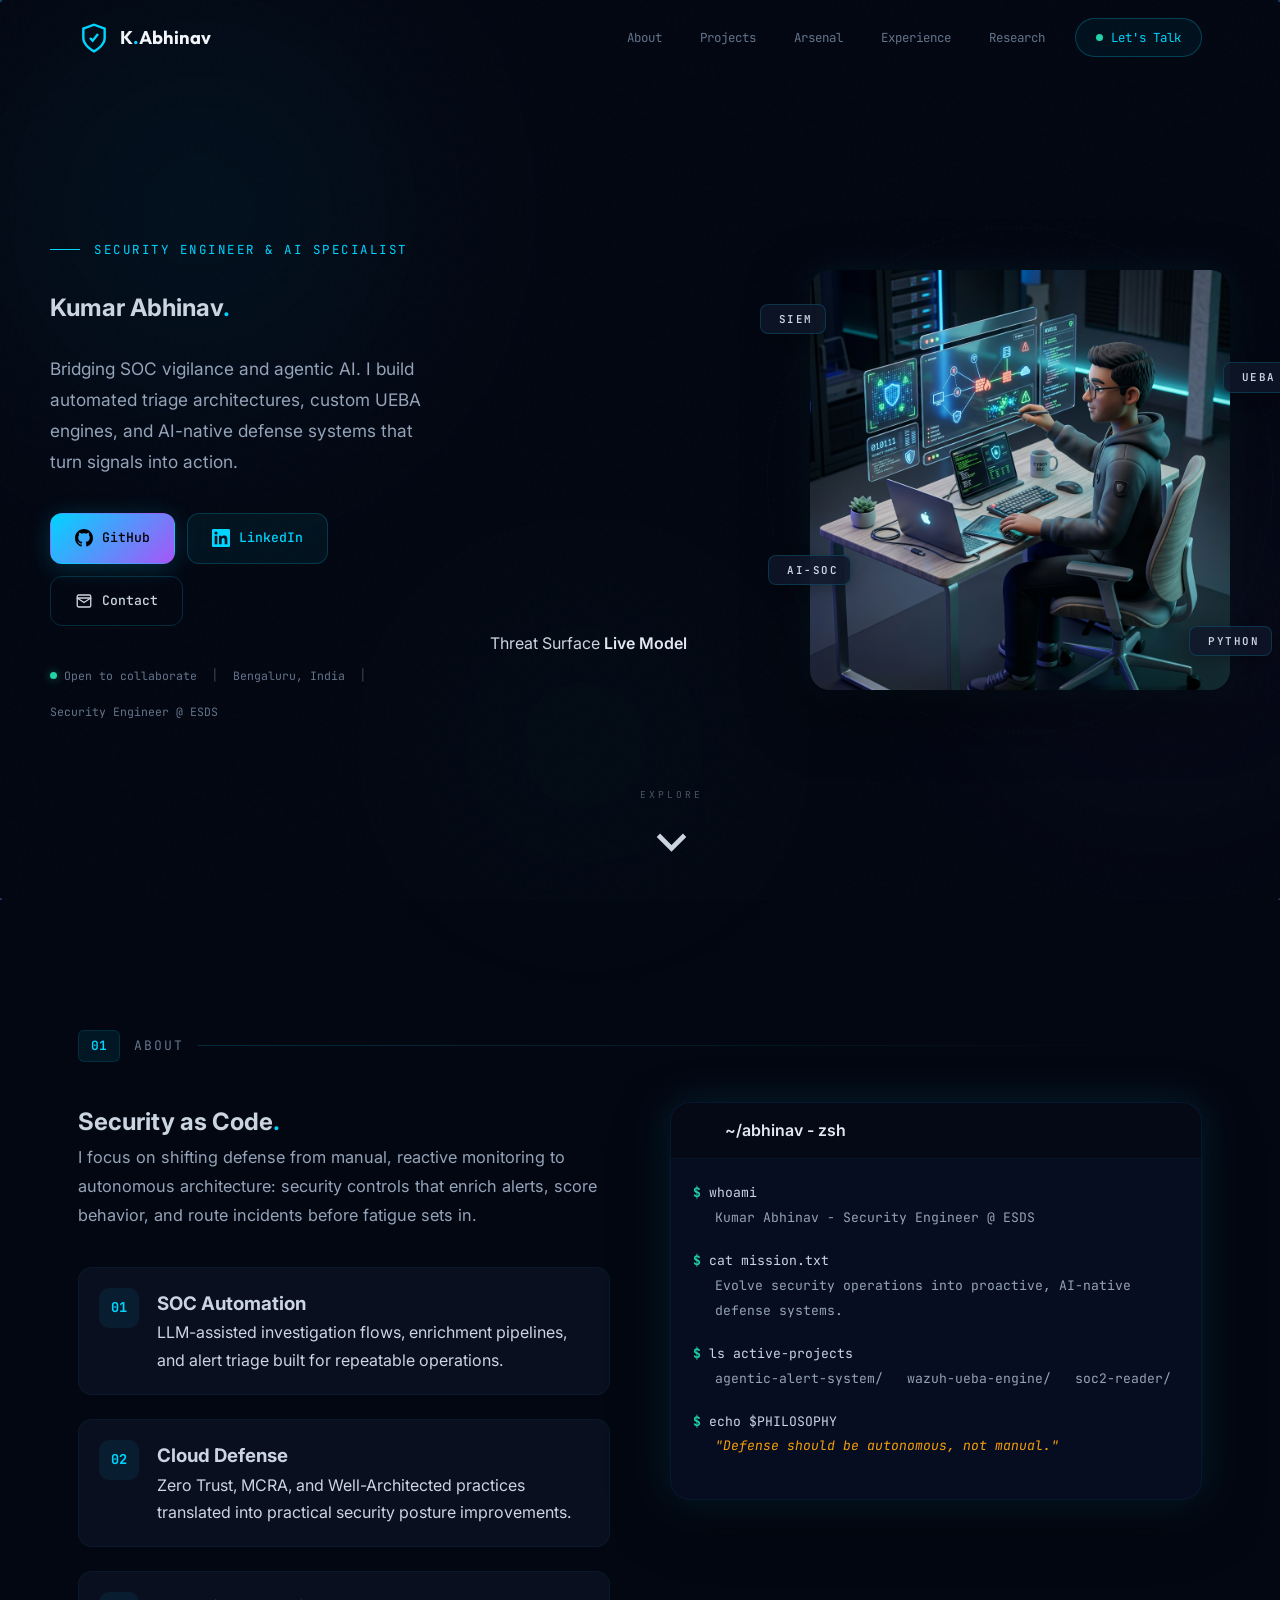
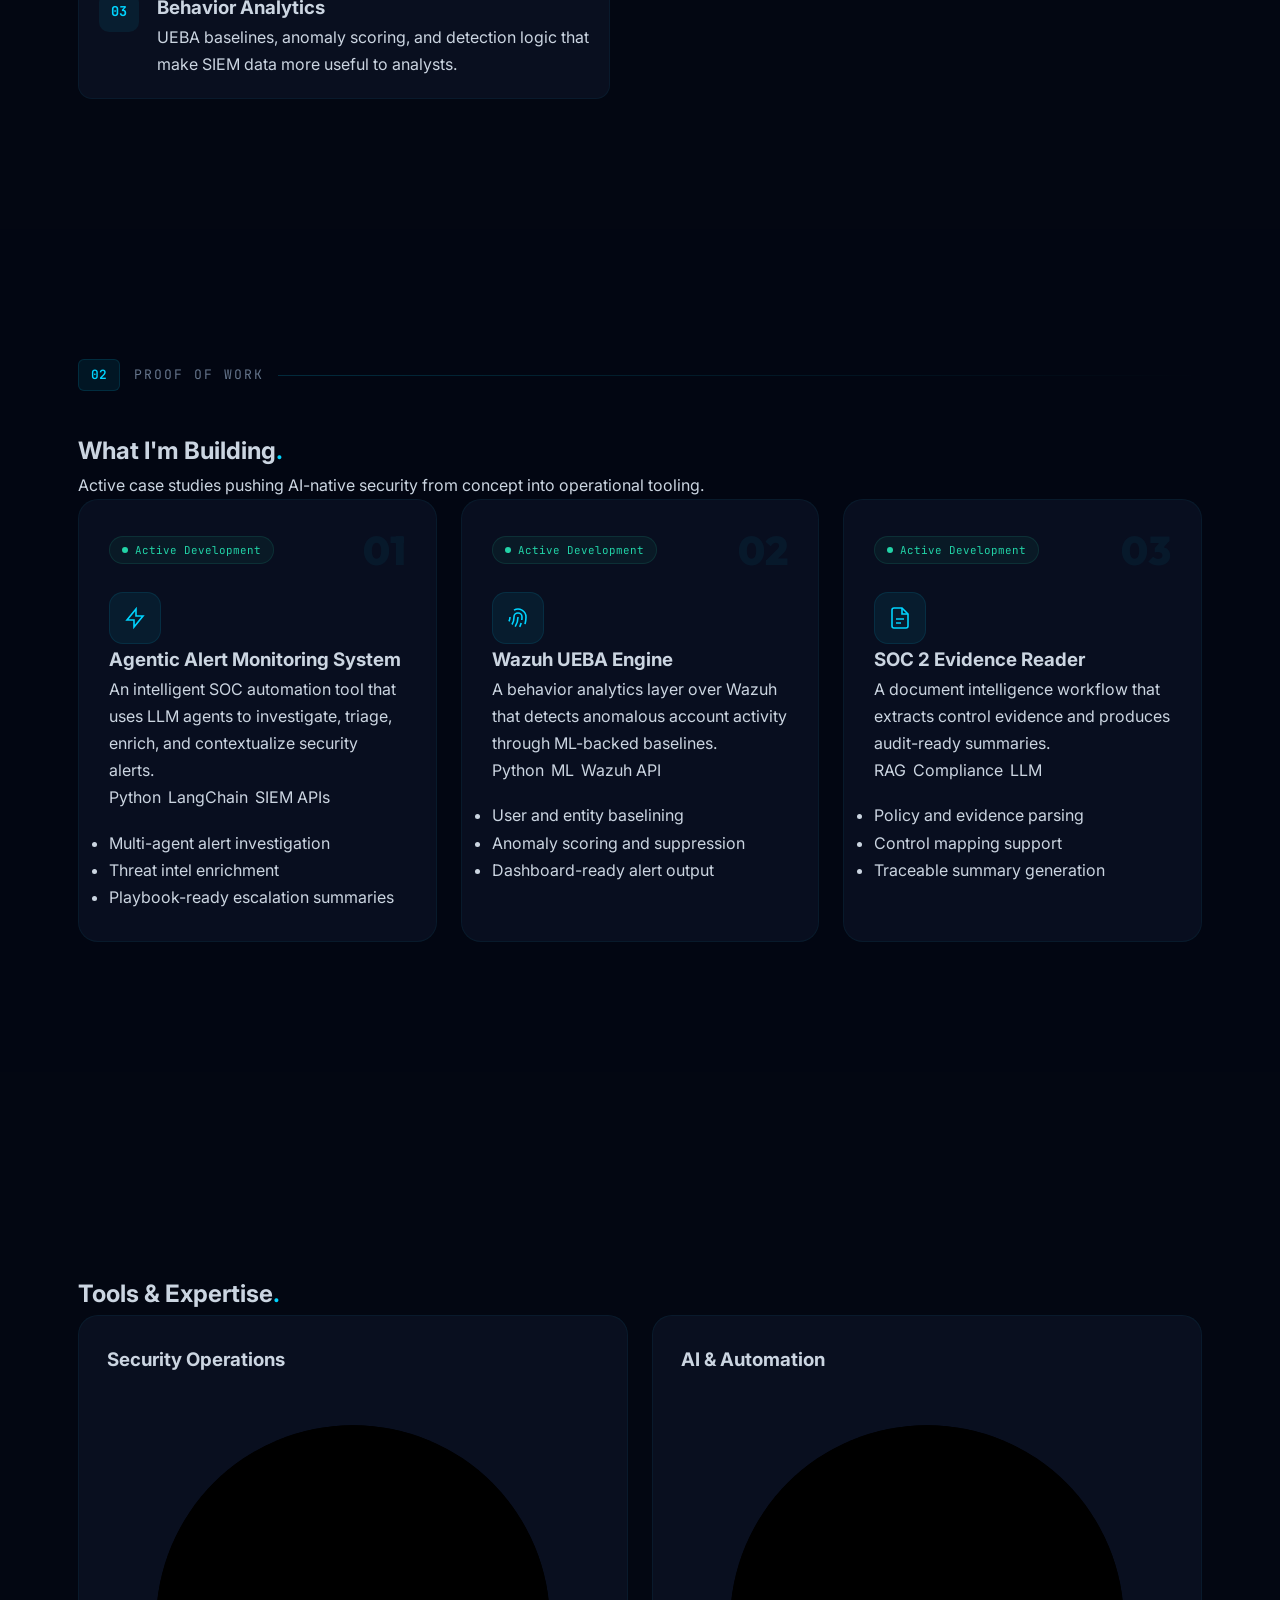
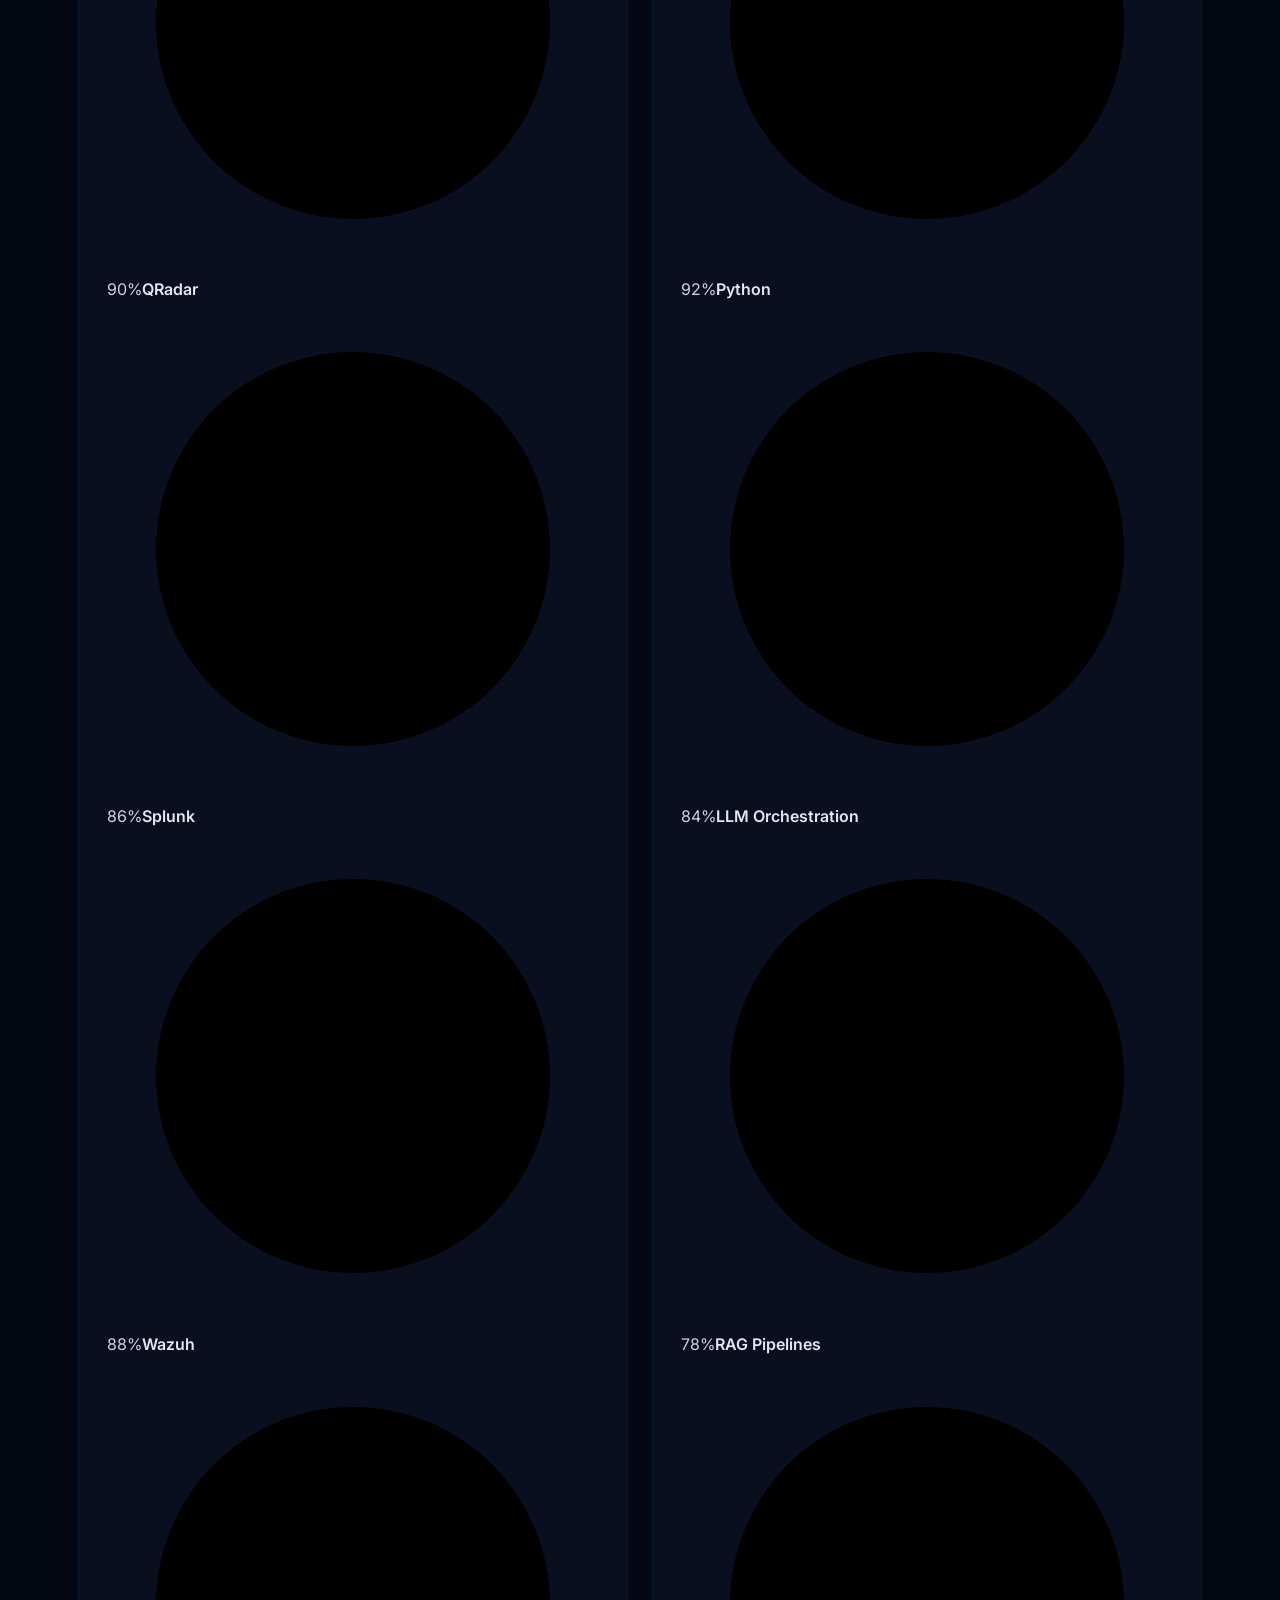
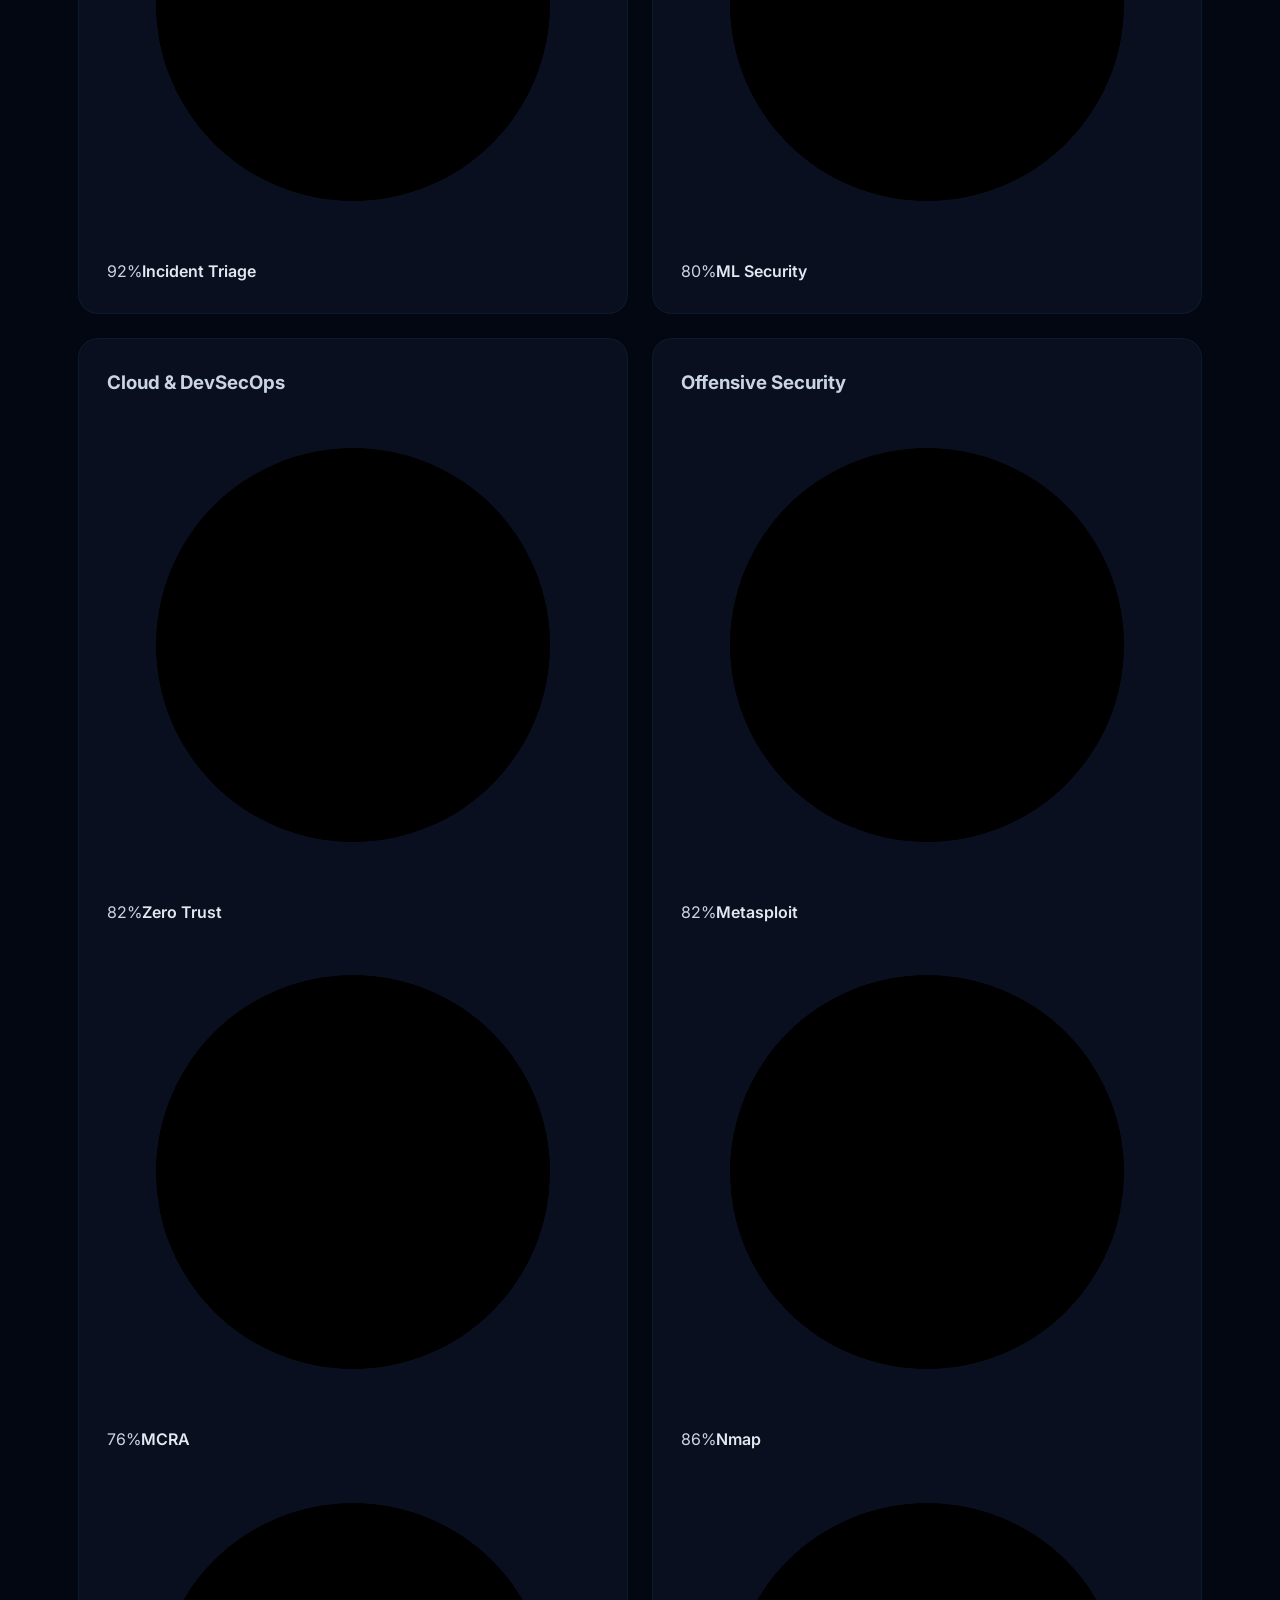
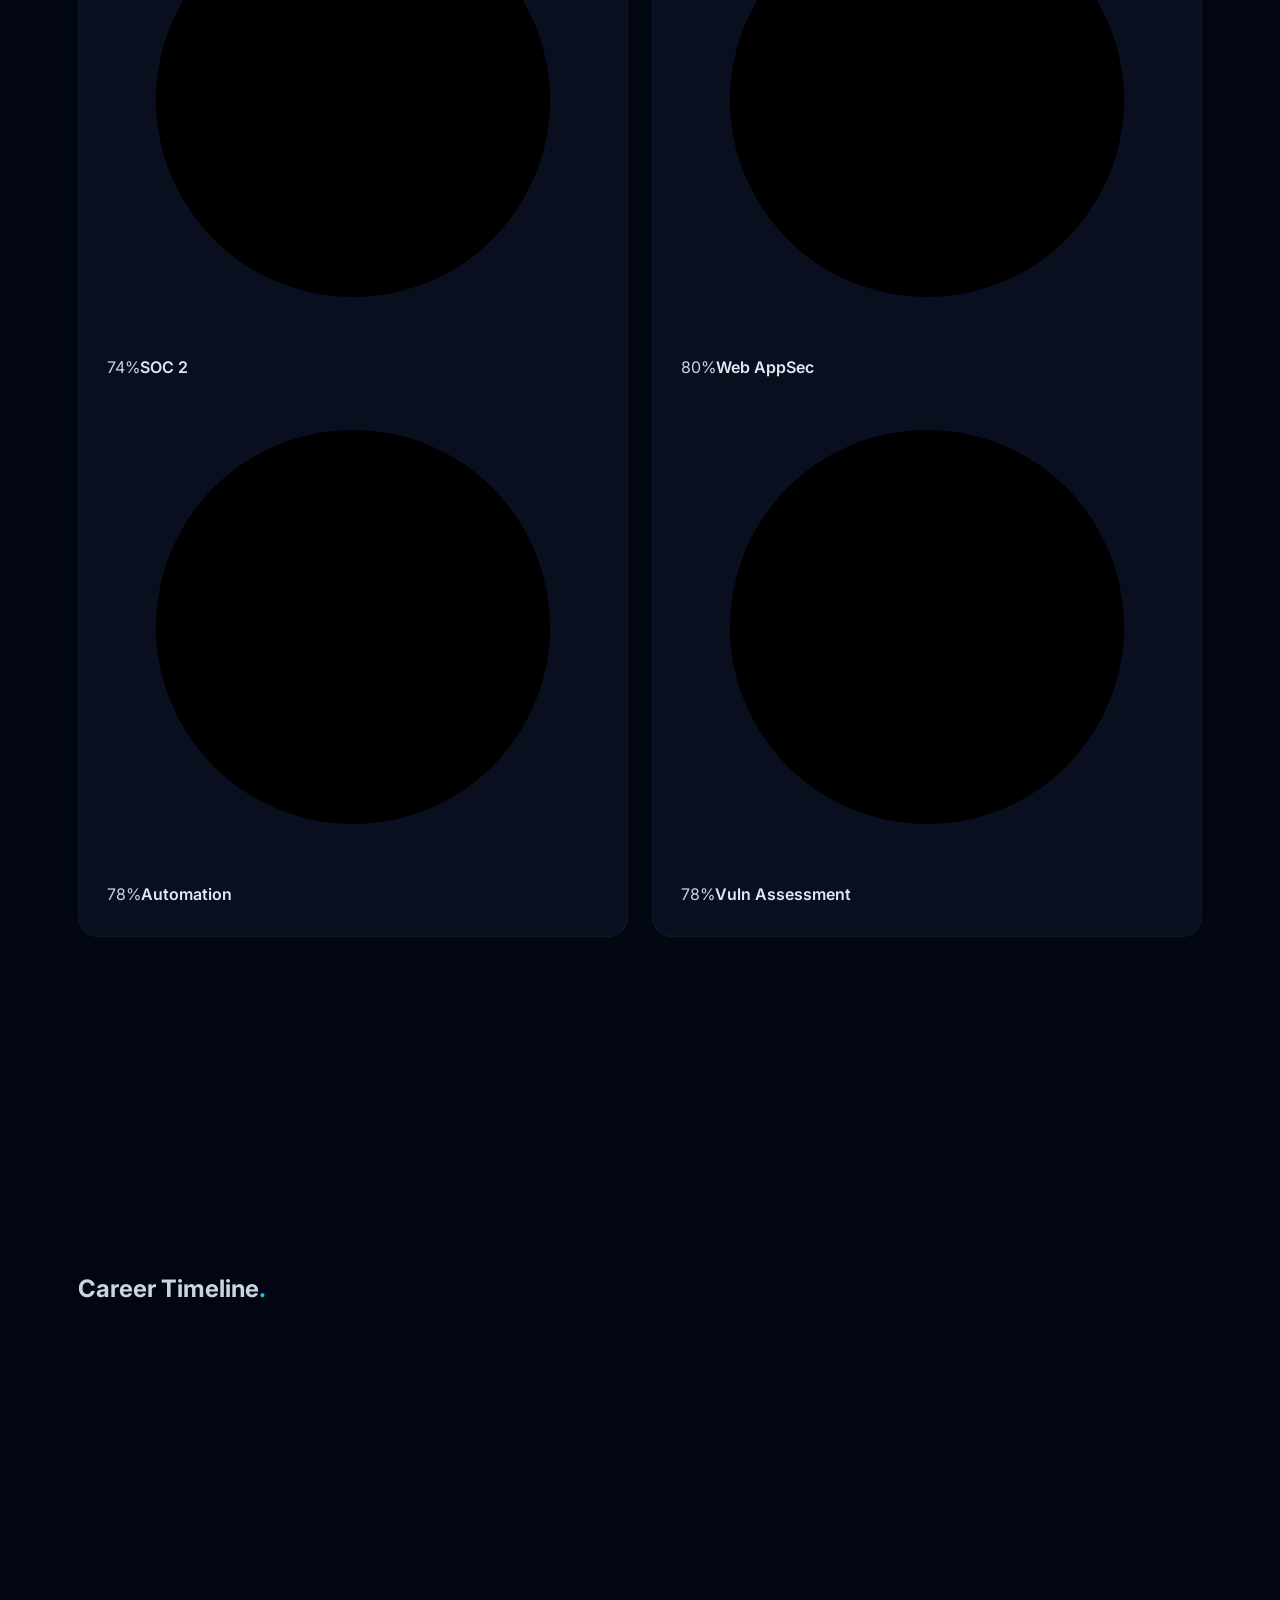
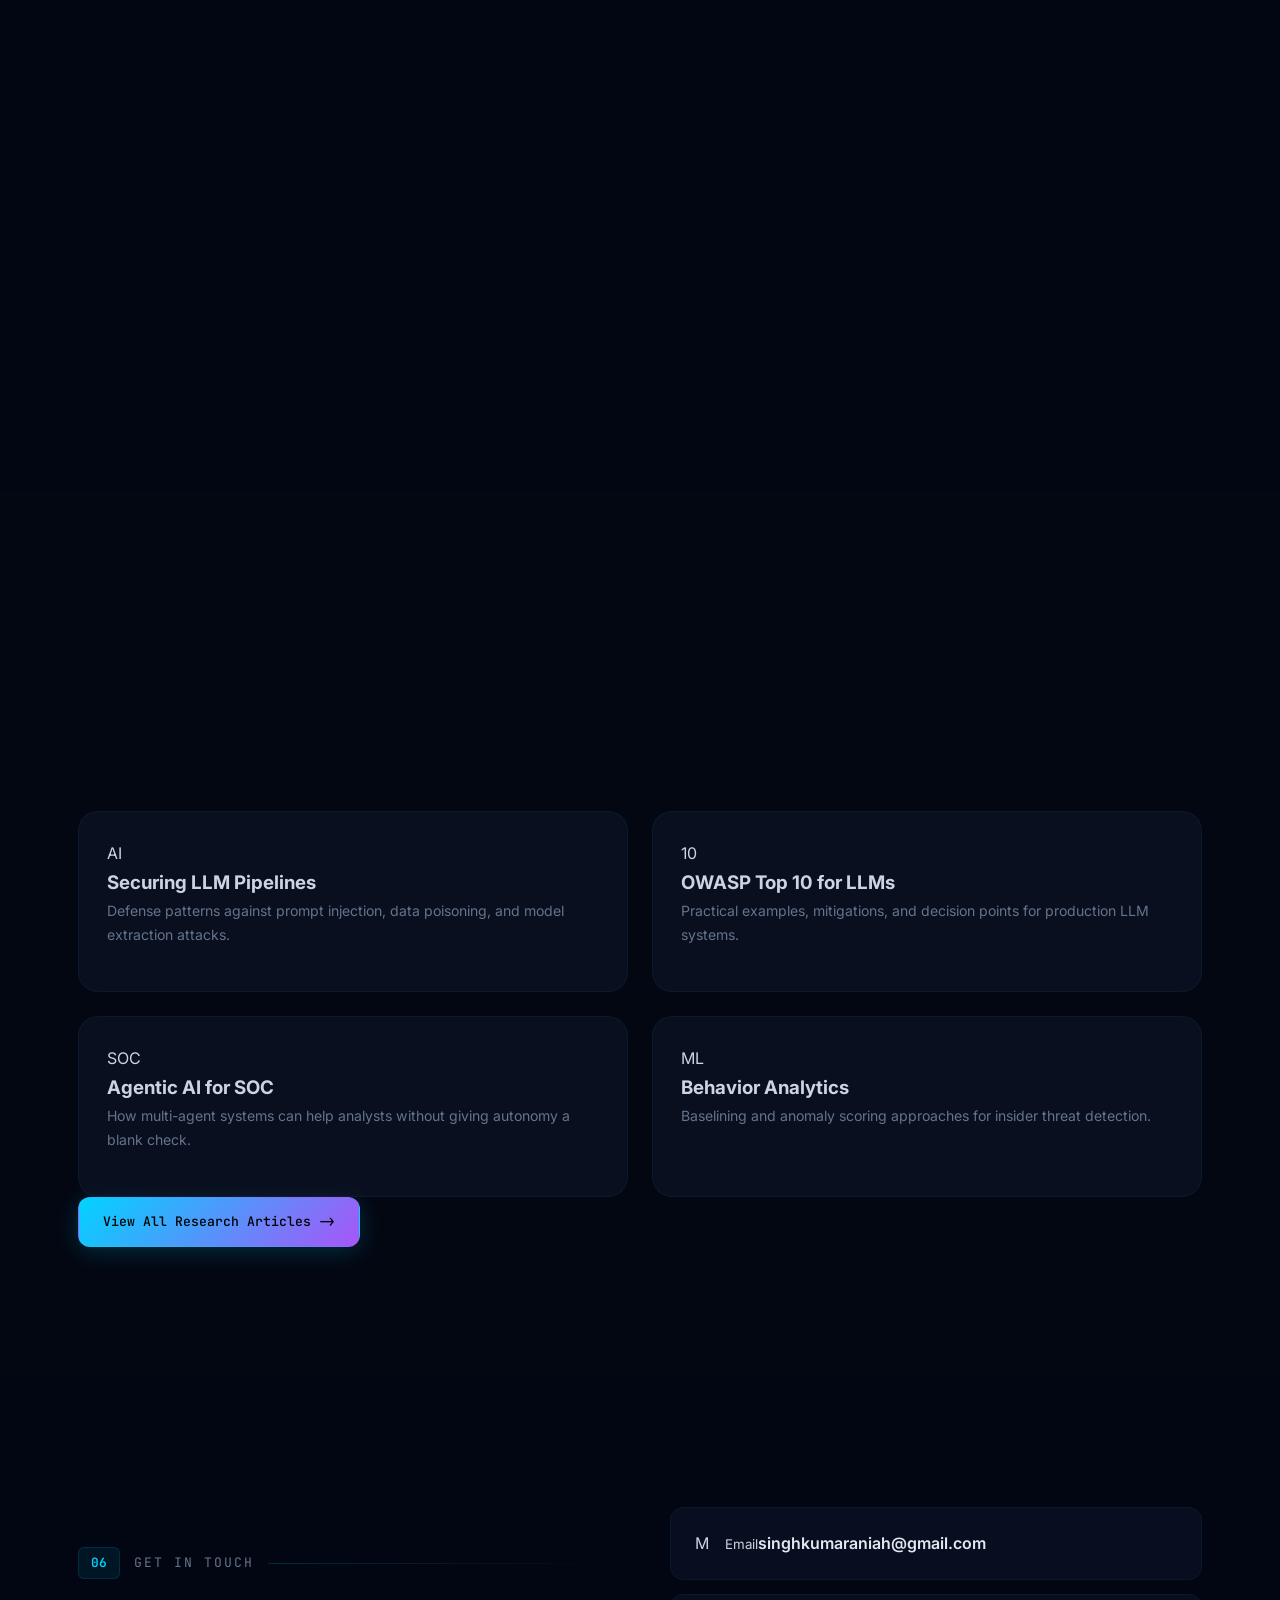
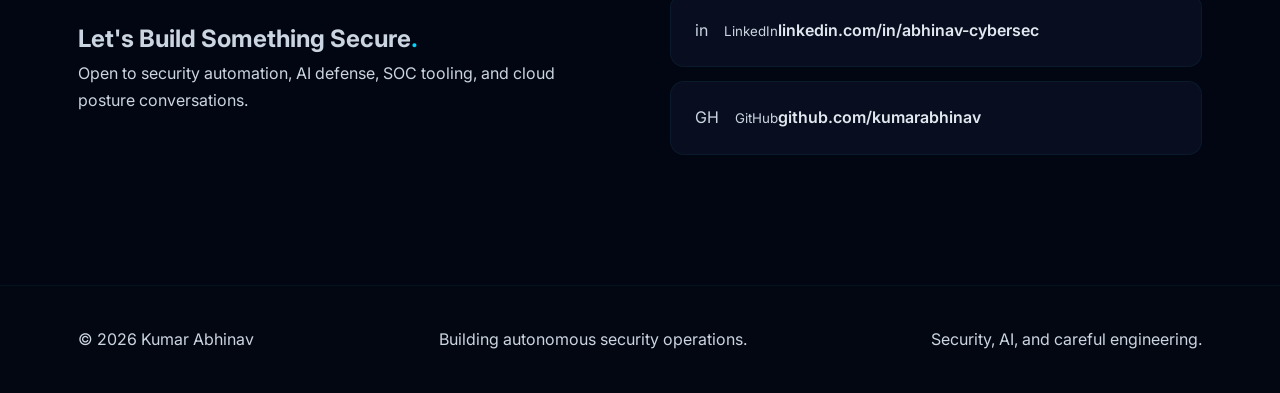
==== commit a5f42051: "Update index.html" ====
--- a/index.html
+++ b/index.html
@@ -4,33 +4,38 @@
     <meta charset="UTF-8">
     <meta name="viewport" content="width=device-width, initial-scale=1.0">
     <title>Kumar Abhinav | Security Engineer & AI Specialist</title>
-    <meta name="description" content="Kumar Abhinav — Security Engineer & AI Specialist. Building automated triage architectures, custom UEBA engines, and AI-native defense systems.">
-    <meta name="keywords" content="Kumar Abhinav, Security Engineer, AI Security, SOC Automation, UEBA, Wazuh, DevSecOps, Python, Cybersecurity, Agentic AI">
+    <meta name="description" content="Kumar Abhinav - Security Engineer and AI Specialist building autonomous SOC workflows, UEBA engines, and AI-native defense systems.">
+    <meta name="keywords" content="Kumar Abhinav, Security Engineer, AI Security, SOC Automation, UEBA, Wazuh, DevSecOps, Python, Cybersecurity">
     <link rel="preconnect" href="https://fonts.googleapis.com">
     <link rel="preconnect" href="https://fonts.gstatic.com" crossorigin>
-    <link href="https://fonts.googleapis.com/css2?family=JetBrains+Mono:wght@300;400;500;600;700&family=Inter:wght@300;400;500;600;700;800;900&family=Space+Grotesk:wght@400;500;600;700;800&family=Outfit:wght@300;400;500;600;700;800;900&display=swap" rel="stylesheet">
+    <link href="https://fonts.googleapis.com/css2?family=JetBrains+Mono:wght@300;400;500;600;700&family=Inter:wght@300;400;500;600;700;800;900&family=Outfit:wght@400;500;600;700;800;900&display=swap" rel="stylesheet">
     <link rel="stylesheet" href="style.css">
 </head>
-<body>
-    <!-- Animated Background -->
-    <div class="bg-effects">
+<body data-page="portfolio">
+    <!-- === CUSTOM CURSOR === -->
+    <div class="cursor-dot" aria-hidden="true"></div>
+    <div class="cursor-ring" aria-hidden="true"></div>
+
+    <!-- === ANIMATED BACKGROUND === -->
+    <div class="bg-effects" aria-hidden="true">
         <canvas id="particle-canvas"></canvas>
+        <canvas id="hex-grid-canvas"></canvas>
         <div class="bg-gradient-orb orb-1"></div>
         <div class="bg-gradient-orb orb-2"></div>
         <div class="bg-gradient-orb orb-3"></div>
         <div class="bg-noise"></div>
-        <div class="bg-grid"></div>
     </div>
 
-    <!-- Navigation -->
+    <!-- === NAVIGATION === -->
     <nav class="navbar" id="navbar">
         <div class="nav-container">
-            <a href="#hero" class="nav-logo">
-                <div class="logo-icon">
-                    <svg viewBox="0 0 24 24" fill="none" stroke="currentColor" stroke-width="2">
+            <a href="#hero" class="nav-logo" aria-label="Kumar Abhinav home">
+                <span class="logo-icon" aria-hidden="true">
+                    <svg viewBox="0 0 24 24" fill="none" stroke="currentColor" stroke-width="1.8">
                         <path d="M12 22s8-4 8-10V5l-8-3-8 3v7c0 6 8 10 8 10z"/>
+                        <path d="M9 12l2 2 4-5"/>
                     </svg>
-                </div>
+                </span>
                 <span class="logo-text">K<span class="logo-dot">.</span>Abhinav</span>
             </a>
             <div class="nav-links" id="nav-links">
@@ -38,13 +43,13 @@
                 <a href="#projects" class="nav-link" data-text="Projects">Projects</a>
                 <a href="#arsenal" class="nav-link" data-text="Arsenal">Arsenal</a>
                 <a href="#experience" class="nav-link" data-text="Experience">Experience</a>
-                <a href="#research" class="nav-link" data-text="Research">Research</a>
+                <a href="research.html" class="nav-link portfolio-to-research" data-text="Research">Research</a>
                 <a href="#contact" class="nav-link nav-cta">
                     <span class="cta-pulse"></span>
                     Let's Talk
                 </a>
             </div>
-            <button class="nav-toggle" id="nav-toggle" aria-label="Toggle menu">
+            <button class="nav-toggle" id="nav-toggle" aria-label="Toggle menu" aria-expanded="false">
                 <span class="toggle-line"></span>
                 <span class="toggle-line"></span>
                 <span class="toggle-line"></span>
@@ -52,639 +57,446 @@
         </div>
     </nav>
 
-    <!-- ==================== HERO ==================== -->
-    <section class="hero" id="hero">
-        <div class="hero-container">
-            <div class="hero-content">
-                <div class="hero-eyebrow">
-                    <div class="eyebrow-line"></div>
-                    <span>Security Engineer & AI Specialist</span>
-                    <div class="eyebrow-line"></div>
-                </div>
-
-                <h1 class="hero-title">
-                    <span class="title-line title-line-1">Kumar</span>
-                    <span class="title-line title-line-2">Abhinav<span class="title-accent">.</span></span>
-                </h1>
-
-                <p class="hero-subtitle">
-                    Bridging the gap between <span class="text-glow">SOC vigilance</span> and 
-                    <span class="text-glow-alt">Agentic AI</span>. Currently building automated triage 
-                    architectures, custom UEBA engines, and AI-native defense systems.
-                </p>
-
-                <div class="hero-ctas">
-                    <a href="https://github.com/" target="_blank" rel="noopener" class="cta-btn cta-primary" id="cta-github">
-                        <svg class="cta-icon" viewBox="0 0 24 24" fill="currentColor"><path d="M12 0c-6.626 0-12 5.373-12 12 0 5.302 3.438 9.8 8.207 11.387.599.111.793-.261.793-.577v-2.234c-3.338.726-4.033-1.416-4.033-1.416-.546-1.387-1.333-1.756-1.333-1.756-1.089-.745.083-.729.083-.729 1.205.084 1.839 1.237 1.839 1.237 1.07 1.834 2.807 1.304 3.492.997.107-.775.418-1.305.762-1.604-2.665-.305-5.467-1.334-5.467-5.931 0-1.311.469-2.381 1.236-3.221-.124-.303-.535-1.524.117-3.176 0 0 1.008-.322 3.301 1.23.957-.266 1.983-.399 3.003-.404 1.02.005 2.047.138 3.006.404 2.291-1.552 3.297-1.23 3.297-1.23.653 1.653.242 2.874.118 3.176.77.84 1.235 1.911 1.235 3.221 0 4.609-2.807 5.624-5.479 5.921.43.372.823 1.102.823 2.222v3.293c0 .319.192.694.801.576 4.765-1.589 8.199-6.086 8.199-11.386 0-6.627-5.373-12-12-12z"/></svg>
-                        <span>GitHub</span>
-                    </a>
-                    <a href="https://www.linkedin.com/in/abhinav-cybersec" target="_blank" rel="noopener" class="cta-btn cta-secondary" id="cta-linkedin">
-                        <svg class="cta-icon" viewBox="0 0 24 24" fill="currentColor"><path d="M20.447 20.452h-3.554v-5.569c0-1.328-.027-3.037-1.852-3.037-1.853 0-2.136 1.445-2.136 2.939v5.667H9.351V9h3.414v1.561h.046c.477-.9 1.637-1.85 3.37-1.85 3.601 0 4.267 2.37 4.267 5.455v6.286zM5.337 7.433c-1.144 0-2.063-.926-2.063-2.065 0-1.138.92-2.063 2.063-2.063 1.14 0 2.064.925 2.064 2.063 0 1.139-.925 2.065-2.064 2.065zm1.782 13.019H3.555V9h3.564v11.452zM22.225 0H1.771C.792 0 0 .774 0 1.729v20.542C0 23.227.792 24 1.771 24h20.451C23.2 24 24 23.227 24 22.271V1.729C24 .774 23.2 0 22.222 0h.003z"/></svg>
-                        <span>LinkedIn</span>
-                    </a>
-                    <a href="#" class="cta-btn cta-outline" id="cta-resume">
-                        <svg class="cta-icon" viewBox="0 0 24 24" fill="none" stroke="currentColor" stroke-width="2"><path d="M12 10v6m0 0l-3-3m3 3l3-3m2 8H7a2 2 0 01-2-2V5a2 2 0 012-2h5.586a1 1 0 01.707.293l5.414 5.414a1 1 0 01.293.707V19a2 2 0 01-2 2z"/></svg>
-                        <span>Resume</span>
-                    </a>
-                </div>
-
-                <div class="hero-status-bar">
-                    <div class="status-item">
-                        <span class="status-dot online"></span>
-                        <span>Open to Collaborate</span>
-                    </div>
-                    <div class="status-separator">|</div>
-                    <div class="status-item">
-                        <span class="status-icon">📍</span>
-                        <span>Bengaluru, India</span>
-                    </div>
-                    <div class="status-separator">|</div>
-                    <div class="status-item">
-                        <span class="status-icon">🏢</span>
-                        <span>Security Engineer @ ESDS</span>
-                    </div>
-                </div>
-            </div>
-
-            <!-- Hero Visual: 3D Character -->
-            <div class="hero-visual">
-                <div class="character-container">
-                    <div class="character-glow"></div>
-                    <div class="character-rings">
-                        <div class="char-ring ring-outer"></div>
-                        <div class="char-ring ring-inner"></div>
-                    </div>
-                    <img 
-                        src="hero-character.png" 
-                        alt="3D claymation render of Kumar Abhinav — cybersecurity engineer at a futuristic workstation with holographic security displays" 
-                        class="character-img"
-                        loading="eager"
-                    >
-                    <!-- Floating labels around character -->
-                    <div class="float-tag tag-1">
-                        <span class="ft-dot"></span> SIEM
-                    </div>
-                    <div class="float-tag tag-2">
-                        <span class="ft-dot green"></span> UEBA
-                    </div>
-                    <div class="float-tag tag-3">
-                        <span class="ft-dot purple"></span> LLM
-                    </div>
-                    <div class="float-tag tag-4">
-                        <span class="ft-dot amber"></span> SOC
-                    </div>
-                </div>
-            </div>
-        </div>
-
-        <div class="scroll-cue">
-            <span>Explore</span>
-            <div class="scroll-arrow">
-                <svg viewBox="0 0 24 24" fill="none" stroke="currentColor" stroke-width="2">
-                    <path d="M7 13l5 5 5-5M7 6l5 5 5-5"/>
-                </svg>
-            </div>
-        </div>
-    </section>
-
-    <!-- ==================== ABOUT ==================== -->
-    <section class="section" id="about">
-        <div class="container">
-            <div class="section-label">
-                <span class="label-number">01</span>
-                <span class="label-text">About</span>
-                <div class="label-line"></div>
-            </div>
-
-            <div class="about-layout">
-                <div class="about-left">
-                    <h2 class="about-title">
-                        Security as Code<span class="accent-dot">.</span>
-                    </h2>
-                    <p class="about-philosophy">
-                        I believe in shifting defense from <em>manual, reactive monitoring</em> to an 
-                        <strong>autonomous, proactive architecture</strong> where security is baked into 
-                        every infrastructure layer.
+    <main>
+        <!-- === HERO === -->
+        <section class="hero" id="hero">
+            <div class="hero-container">
+                <div class="hero-content">
+                    <div class="hero-eyebrow">
+                        <div class="eyebrow-line"></div>
+                        <span>Security Engineer & AI Specialist</span>
+                    </div>
+
+                    <h1 class="hero-title glitch-title" data-text="Kumar Abhinav">
+                        <span>Kumar</span>
+                        <span>Abhinav<span class="title-accent">.</span></span>
+                    </h1>
+
+                    <p class="hero-subtitle">
+                        Bridging SOC vigilance and agentic AI. I build automated triage architectures,
+                        custom UEBA engines, and AI-native defense systems that turn signals into action.
                     </p>
-                    <div class="about-manifesto">
-                        <div class="manifesto-item">
-                            <div class="manifesto-number">01</div>
-                            <div class="manifesto-content">
-                                <h4>SOC Automation</h4>
-                                <p>Designing LLM-based solutions to automate incident triage, streamline response, and eliminate alert fatigue.</p>
-                            </div>
-                        </div>
-                        <div class="manifesto-item">
-                            <div class="manifesto-number">02</div>
-                            <div class="manifesto-content">
-                                <h4>Cloud Architecture</h4>
-                                <p>Implementing MCRA and Well-Architected Frameworks (WAF) to build resilient, enterprise-grade cloud layers.</p>
-                            </div>
-                        </div>
-                        <div class="manifesto-item">
-                            <div class="manifesto-number">03</div>
-                            <div class="manifesto-content">
-                                <h4>Security by Design</h4>
-                                <p>Shifting from manual detection to automated defense — ensuring security is code, not an afterthought.</p>
-                            </div>
-                        </div>
-                    </div>
-                </div>
-                <div class="about-right">
-                    <div class="about-terminal">
-                        <div class="term-chrome">
-                            <div class="term-dots">
+
+                    <div class="hero-ctas">
+                        <a href="https://github.com/" target="_blank" rel="noopener" class="cta-btn cta-primary">
+                            <svg class="cta-icon" viewBox="0 0 24 24" fill="currentColor" aria-hidden="true"><path d="M12 0C5.37 0 0 5.37 0 12c0 5.31 3.44 9.8 8.21 11.39.6.11.79-.26.79-.58v-2.23c-3.34.73-4.03-1.42-4.03-1.42-.55-1.39-1.33-1.76-1.33-1.76-1.09-.74.08-.73.08-.73 1.21.08 1.84 1.24 1.84 1.24 1.07 1.83 2.81 1.3 3.49 1 .11-.78.42-1.31.76-1.61-2.66-.3-5.47-1.33-5.47-5.93 0-1.31.47-2.38 1.24-3.22-.12-.3-.54-1.52.12-3.18 0 0 1.01-.32 3.3 1.23.96-.27 1.98-.4 3-.4s2.05.13 3.01.4c2.29-1.55 3.3-1.23 3.3-1.23.65 1.66.24 2.88.12 3.18.77.84 1.23 1.91 1.23 3.22 0 4.61-2.81 5.62-5.48 5.92.43.37.82 1.1.82 2.22v3.29c0 .32.19.69.8.58A12.01 12.01 0 0 0 24 12c0-6.63-5.37-12-12-12z"/></svg>
+                            GitHub
+                        </a>
+                        <a href="https://www.linkedin.com/in/abhinav-cybersec" target="_blank" rel="noopener" class="cta-btn cta-secondary">
+                            <svg class="cta-icon" viewBox="0 0 24 24" fill="currentColor" aria-hidden="true"><path d="M20.45 20.45h-3.55v-5.57c0-1.33-.03-3.04-1.85-3.04-1.85 0-2.14 1.45-2.14 2.94v5.67H9.35V9h3.41v1.56h.05c.48-.9 1.64-1.85 3.37-1.85 3.6 0 4.27 2.37 4.27 5.46v6.28zM5.34 7.43a2.06 2.06 0 1 1 0-4.13 2.06 2.06 0 0 1 0 4.13zM7.12 20.45H3.56V9h3.56v11.45zM22.23 0H1.77C.79 0 0 .77 0 1.73v20.54C0 23.23.79 24 1.77 24h20.45c.98 0 1.78-.77 1.78-1.73V1.73C24 .77 23.2 0 22.23 0z"/></svg>
+                            LinkedIn
+                        </a>
+                        <a href="#contact" class="cta-btn cta-outline">
+                            <svg class="cta-icon" viewBox="0 0 24 24" fill="none" stroke="currentColor" stroke-width="1.8" aria-hidden="true"><path d="M21 8v10a2 2 0 0 1-2 2H5a2 2 0 0 1-2-2V8"/><path d="m21 8-9 6-9-6"/><path d="M5 4h14a2 2 0 0 1 2 2v2H3V6a2 2 0 0 1 2-2z"/></svg>
+                            Contact
+                        </a>
+                    </div>
+
+                    <div class="hero-status-bar">
+                        <div class="status-item"><span class="status-dot online"></span>Open to collaborate</div>
+                        <div class="status-separator">|</div>
+                        <div class="status-item">Bengaluru, India</div>
+                        <div class="status-separator">|</div>
+                        <div class="status-item">Security Engineer @ ESDS</div>
+                    </div>
+                </div>
+
+                <div class="hero-visual">
+                    <div class="globe-module" aria-label="Rotating threat globe">
+                        <canvas id="globe-canvas" width="320" height="320"></canvas>
+                        <div class="globe-caption">
+                            <span>Threat Surface</span>
+                            <strong>Live Model</strong>
+                        </div>
+                    </div>
+
+                    <div class="character-container">
+                        <div class="character-hex"></div>
+                        <div class="character-rings">
+                            <div class="char-ring ring-outer"></div>
+                            <div class="char-ring ring-inner"></div>
+                        </div>
+                        <img src="hero-character.png" alt="Cybersecurity engineer at a futuristic workstation" class="character-img" loading="eager">
+                        <div class="character-fallback" aria-hidden="true">
+                            <div class="fallback-screen">
+                                <span class="fallback-bar"></span>
+                                <span class="fallback-bar short"></span>
+                                <span class="fallback-bar alert"></span>
+                            </div>
+                            <div class="fallback-person">
+                                <span></span>
+                            </div>
+                        </div>
+
+                        <div class="float-tag tilt-card tag-1">
+                            <span class="tag-icon" aria-hidden="true">
+                                <svg viewBox="0 0 24 24"><path d="M4 6h16M4 12h16M4 18h10"/></svg>
+                            </span>
+                            SIEM
+                        </div>
+                        <div class="float-tag tilt-card tag-2">
+                            <span class="tag-icon" aria-hidden="true">
+                                <svg viewBox="0 0 24 24"><path d="M12 4a8 8 0 0 1 8 8M12 4a8 8 0 0 0-8 8m8-8v16m-8-8h16"/></svg>
+                            </span>
+                            UEBA
+                        </div>
+                        <div class="float-tag tilt-card tag-3">
+                            <span class="tag-icon" aria-hidden="true">
+                                <svg viewBox="0 0 24 24"><path d="M9 3h6v4H9zM5 11h14v10H5zM9 11V7m6 4V7M8 16h.01M16 16h.01"/></svg>
+                            </span>
+                            AI-SOC
+                        </div>
+                        <div class="float-tag tilt-card tag-4">
+                            <span class="tag-icon" aria-hidden="true">
+                                <svg viewBox="0 0 24 24"><path d="M12 3c3 0 5 1.2 5 3s-2 3-5 3-5-1.2-5-3 2-3 5-3z"/><path d="M7 6v12c0 1.7 2 3 5 3s5-1.3 5-3V6"/></svg>
+                            </span>
+                            Python
+                        </div>
+                    </div>
+                </div>
+            </div>
+            <a class="scroll-cue" href="#about" aria-label="Explore portfolio">
+                <span>Explore</span>
+                <svg viewBox="0 0 24 24" fill="none" stroke="currentColor" stroke-width="1.8" aria-hidden="true"><path d="M7 10l5 5 5-5"/></svg>
+            </a>
+        </section>
+
+        <!-- === ABOUT === -->
+        <section class="section" id="about">
+            <div class="container">
+                <div class="section-label">
+                    <span class="label-number">01</span>
+                    <span class="label-text">About</span>
+                    <div class="label-line"></div>
+                </div>
+                <div class="about-layout">
+                    <div class="about-left">
+                        <h2 class="section-title">Security as Code<span class="accent-dot">.</span></h2>
+                        <p class="about-philosophy">
+                            I focus on shifting defense from manual, reactive monitoring to autonomous architecture:
+                            security controls that enrich alerts, score behavior, and route incidents before fatigue sets in.
+                        </p>
+                        <div class="about-manifesto">
+                            <article class="manifesto-item tilt-card">
+                                <span class="manifesto-number">01</span>
+                                <div>
+                                    <h3>SOC Automation</h3>
+                                    <p>LLM-assisted investigation flows, enrichment pipelines, and alert triage built for repeatable operations.</p>
+                                </div>
+                            </article>
+                            <article class="manifesto-item tilt-card">
+                                <span class="manifesto-number">02</span>
+                                <div>
+                                    <h3>Cloud Defense</h3>
+                                    <p>Zero Trust, MCRA, and Well-Architected practices translated into practical security posture improvements.</p>
+                                </div>
+                            </article>
+                            <article class="manifesto-item tilt-card">
+                                <span class="manifesto-number">03</span>
+                                <div>
+                                    <h3>Behavior Analytics</h3>
+                                    <p>UEBA baselines, anomaly scoring, and detection logic that make SIEM data more useful to analysts.</p>
+                                </div>
+                            </article>
+                        </div>
+                    </div>
+                    <div class="about-right">
+                        <div class="about-terminal">
+                            <div class="term-chrome">
                                 <span></span><span></span><span></span>
-                            </div>
-                            <span class="term-title">~/abhinav — zsh</span>
-                        </div>
-                        <div class="term-body" id="terminal-body">
-                            <div class="term-line">
-                                <span class="term-prompt">❯</span>
-                                <span class="term-cmd">whoami</span>
-                            </div>
-                            <div class="term-output">Kumar Abhinav — Security Engineer @ ESDS</div>
-                            <div class="term-line">
-                                <span class="term-prompt">❯</span>
-                                <span class="term-cmd">cat /etc/mission</span>
-                            </div>
-                            <div class="term-output">Evolving Security Operations into<br>proactive, AI-native defense systems.</div>
-                            <div class="term-line">
-                                <span class="term-prompt">❯</span>
-                                <span class="term-cmd">ls ~/projects --active</span>
-                            </div>
-                            <div class="term-output dir-list">
-                                <span>📂 agentic-alert-system/</span>
-                                <span>📂 wazuh-ueba-engine/</span>
-                                <span>📂 soc2-reader/</span>
-                            </div>
-                            <div class="term-line">
-                                <span class="term-prompt">❯</span>
-                                <span class="term-cmd">echo $PHILOSOPHY</span>
-                            </div>
-                            <div class="term-output highlight-output">"Defense should be autonomous, not manual."</div>
-                            <div class="term-line">
-                                <span class="term-prompt">❯</span>
-                                <span class="term-cursor">_</span>
-                            </div>
-                        </div>
-                    </div>
-                </div>
-            </div>
-        </div>
-    </section>
-
-    <!-- ==================== PROJECTS ==================== -->
-    <section class="section section-dark" id="projects">
-        <div class="container">
-            <div class="section-label">
-                <span class="label-number">02</span>
-                <span class="label-text">Proof of Work</span>
-                <div class="label-line"></div>
-            </div>
-
-            <div class="projects-header">
-                <h2 class="projects-title">What I'm Building<span class="accent-dot">.</span></h2>
-                <p class="projects-subtitle">Active case studies pushing the boundaries of AI-native security. These aren't concepts — they're production-grade tools in development.</p>
-            </div>
-
-            <div class="projects-showcase">
-                <!-- Project 1 -->
-                <article class="project-card" id="project-agentic">
-                    <div class="card-border-glow"></div>
-                    <div class="card-inner">
-                        <div class="card-top">
-                            <div class="card-badge">
-                                <span class="badge-pulse"></span>
-                                Active Development
-                            </div>
-                            <div class="card-number">01</div>
-                        </div>
-                        <div class="card-icon-wrap">
+                                <strong>~/abhinav - zsh</strong>
+                            </div>
+                            <div class="term-body">
+                                <p><span class="term-prompt">$</span> whoami</p>
+                                <p class="term-output">Kumar Abhinav - Security Engineer @ ESDS</p>
+                                <p><span class="term-prompt">$</span> cat mission.txt</p>
+                                <p class="term-output">Evolve security operations into proactive, AI-native defense systems.</p>
+                                <p><span class="term-prompt">$</span> ls active-projects</p>
+                                <p class="term-output term-list">agentic-alert-system/ &nbsp; wazuh-ueba-engine/ &nbsp; soc2-reader/</p>
+                                <p><span class="term-prompt">$</span> echo $PHILOSOPHY</p>
+                                <p class="term-output highlight-output">"Defense should be autonomous, not manual."</p>
+                            </div>
+                        </div>
+                    </div>
+                </div>
+            </div>
+        </section>
+
+        <!-- === PROJECTS === -->
+        <section class="section section-dark" id="projects">
+            <div class="container">
+                <div class="section-label">
+                    <span class="label-number">02</span>
+                    <span class="label-text">Proof of Work</span>
+                    <div class="label-line"></div>
+                </div>
+                <div class="section-heading-row">
+                    <div>
+                        <h2 class="section-title">What I'm Building<span class="accent-dot">.</span></h2>
+                        <p class="section-subtitle">Active case studies pushing AI-native security from concept into operational tooling.</p>
+                    </div>
+                </div>
+
+                <div class="projects-showcase">
+                    <article class="project-card">
+                        <div class="laser-scan"></div>
+                        <div class="card-inner">
+                            <div class="card-top">
+                                <span class="card-badge"><span class="badge-pulse"></span>Active Development</span>
+                                <span class="card-number">01</span>
+                            </div>
                             <div class="card-icon">
-                                <svg viewBox="0 0 24 24" fill="none" stroke="currentColor" stroke-width="1.5">
-                                    <path d="M13 10V3L4 14h7v7l9-11h-7z"/>
-                                </svg>
-                            </div>
-                        </div>
-                        <h3 class="card-title">Agentic Alert Monitoring System</h3>
-                        <p class="card-pitch">An intelligent SOC automation tool that uses <strong>LLM agents</strong> to investigate, triage, and contextualize alerts — slashing alert fatigue and reducing MTTR.</p>
-                        <div class="card-stack">
-                            <span class="stack-chip">Python</span>
-                            <span class="stack-chip">LangChain / CrewAI</span>
-                            <span class="stack-chip">SIEM APIs</span>
-                        </div>
-                        <ul class="card-features">
-                            <li><span class="feat-arrow">→</span> Autonomous multi-agent alert investigation</li>
-                            <li><span class="feat-arrow">→</span> Contextual enrichment from threat intel feeds</li>
-                            <li><span class="feat-arrow">→</span> Automated playbook execution & escalation</li>
-                        </ul>
-                    </div>
-                </article>
-
-                <!-- Project 2 -->
-                <article class="project-card" id="project-ueba">
-                    <div class="card-border-glow"></div>
-                    <div class="card-inner">
-                        <div class="card-top">
-                            <div class="card-badge">
-                                <span class="badge-pulse"></span>
-                                Active Development
-                            </div>
-                            <div class="card-number">02</div>
-                        </div>
-                        <div class="card-icon-wrap">
+                                <svg viewBox="0 0 24 24" fill="none" stroke="currentColor" stroke-width="1.6"><path d="M13 10V3L4 14h7v7l9-11h-7z"/></svg>
+                            </div>
+                            <h3>Agentic Alert Monitoring System</h3>
+                            <p>An intelligent SOC automation tool that uses LLM agents to investigate, triage, enrich, and contextualize security alerts.</p>
+                            <div class="card-stack">
+                                <span>Python</span><span>LangChain</span><span>SIEM APIs</span>
+                            </div>
+                            <ul>
+                                <li>Multi-agent alert investigation</li>
+                                <li>Threat intel enrichment</li>
+                                <li>Playbook-ready escalation summaries</li>
+                            </ul>
+                        </div>
+                    </article>
+
+                    <article class="project-card">
+                        <div class="laser-scan"></div>
+                        <div class="card-inner">
+                            <div class="card-top">
+                                <span class="card-badge"><span class="badge-pulse"></span>Active Development</span>
+                                <span class="card-number">02</span>
+                            </div>
                             <div class="card-icon">
-                                <svg viewBox="0 0 24 24" fill="none" stroke="currentColor" stroke-width="1.5">
-                                    <path d="M12 11c0 3.517-1.009 6.799-2.753 9.571m-3.44-2.04l.054-.09A13.916 13.916 0 008 11a4 4 0 118 0c0 1.017-.07 2.019-.203 3m-2.118 6.844A21.88 21.88 0 0015.171 17m3.839 1.132c.645-2.266.99-4.659.99-7.132A8 8 0 008 4.07M3 15.364c.64-1.319 1-2.8 1-4.364 0-1.457.39-2.823 1.07-4"/>
-                                </svg>
-                            </div>
-                        </div>
-                        <h3 class="card-title">Wazuh UEBA Engine</h3>
-                        <p class="card-pitch">A custom <strong>User and Entity Behavior Analytics</strong> engine designed to layer over Wazuh SIEM — catching insider threats and anomalous account activity through ML-driven baselining.</p>
-                        <div class="card-stack">
-                            <span class="stack-chip">Python</span>
-                            <span class="stack-chip">Machine Learning</span>
-                            <span class="stack-chip">Wazuh API</span>
-                        </div>
-                        <ul class="card-features">
-                            <li><span class="feat-arrow">→</span> ML behavioral baselining per user/entity</li>
-                            <li><span class="feat-arrow">→</span> Insider threat & anomaly scoring engine</li>
-                            <li><span class="feat-arrow">→</span> Native Wazuh integration & dashboards</li>
-                        </ul>
-                    </div>
-                </article>
-
-                <!-- Project 3 -->
-                <article class="project-card" id="project-soc2">
-                    <div class="card-border-glow"></div>
-                    <div class="card-inner">
-                        <div class="card-top">
-                            <div class="card-badge">
-                                <span class="badge-pulse"></span>
-                                Active Development
-                            </div>
-                            <div class="card-number">03</div>
-                        </div>
-                        <div class="card-icon-wrap">
+                                <svg viewBox="0 0 24 24" fill="none" stroke="currentColor" stroke-width="1.6"><path d="M12 11c0 3.5-1 6.8-2.8 9.6M6 18.5A14 14 0 0 0 8 11a4 4 0 1 1 8 0c0 1-.1 2-.2 3M13.7 20.8A22 22 0 0 0 15.2 17M19 18.1c.6-2.3 1-4.7 1-7.1A8 8 0 0 0 8 4.1M3 15.4c.6-1.3 1-2.8 1-4.4"/></svg>
+                            </div>
+                            <h3>Wazuh UEBA Engine</h3>
+                            <p>A behavior analytics layer over Wazuh that detects anomalous account activity through ML-backed baselines.</p>
+                            <div class="card-stack">
+                                <span>Python</span><span>ML</span><span>Wazuh API</span>
+                            </div>
+                            <ul>
+                                <li>User and entity baselining</li>
+                                <li>Anomaly scoring and suppression</li>
+                                <li>Dashboard-ready alert output</li>
+                            </ul>
+                        </div>
+                    </article>
+
+                    <article class="project-card">
+                        <div class="laser-scan"></div>
+                        <div class="card-inner">
+                            <div class="card-top">
+                                <span class="card-badge"><span class="badge-pulse"></span>Active Development</span>
+                                <span class="card-number">03</span>
+                            </div>
                             <div class="card-icon">
-                                <svg viewBox="0 0 24 24" fill="none" stroke="currentColor" stroke-width="1.5">
-                                    <path d="M9 12h6m-6 4h6m2 5H7a2 2 0 01-2-2V5a2 2 0 012-2h5.586a1 1 0 01.707.293l5.414 5.414a1 1 0 01.293.707V19a2 2 0 01-2 2z"/>
-                                </svg>
-                            </div>
-                        </div>
-                        <h3 class="card-title">SOC 2 Reader for Auditors</h3>
-                        <p class="card-pitch">An <strong>AI-powered compliance assistant</strong> that parses complex infrastructure logs and policies, mapping them directly to SOC 2 trust principles for rapid audit readiness.</p>
-                        <div class="card-stack">
-                            <span class="stack-chip">LLMs</span>
-                            <span class="stack-chip">RAG Pipeline</span>
-                            <span class="stack-chip">Python</span>
-                        </div>
-                        <ul class="card-features">
-                            <li><span class="feat-arrow">→</span> Intelligent SOC 2 report parsing & mapping</li>
-                            <li><span class="feat-arrow">→</span> RAG-powered control gap analysis</li>
-                            <li><span class="feat-arrow">→</span> Audit-ready summary & evidence generation</li>
-                        </ul>
-                    </div>
-                </article>
-            </div>
-        </div>
-    </section>
-
-    <!-- ==================== ARSENAL ==================== -->
-    <section class="section" id="arsenal">
-        <div class="container">
-            <div class="section-label">
-                <span class="label-number">03</span>
-                <span class="label-text">Technical Arsenal</span>
-                <div class="label-line"></div>
-            </div>
-
-            <h2 class="arsenal-title">Tools & Expertise<span class="accent-dot">.</span></h2>
-
-            <div class="arsenal-grid">
-                <div class="arsenal-category" data-category="secops">
-                    <div class="cat-header">
-                        <div class="cat-icon">
-                            <svg viewBox="0 0 24 24" fill="none" stroke="currentColor" stroke-width="1.5"><path d="M9 12l2 2 4-4m5.618-4.016A11.955 11.955 0 0112 2.944a11.955 11.955 0 01-8.618 3.04A12.02 12.02 0 003 9c0 5.591 3.824 10.29 9 11.622 5.176-1.332 9-6.03 9-11.622 0-1.042-.133-2.052-.382-3.016z"/></svg>
-                        </div>
+                                <svg viewBox="0 0 24 24" fill="none" stroke="currentColor" stroke-width="1.6"><path d="M14 2H6a2 2 0 0 0-2 2v16a2 2 0 0 0 2 2h12a2 2 0 0 0 2-2V8z"/><path d="M14 2v6h6M8 13h8M8 17h5"/></svg>
+                            </div>
+                            <h3>SOC 2 Evidence Reader</h3>
+                            <p>A document intelligence workflow that extracts control evidence and produces audit-ready summaries.</p>
+                            <div class="card-stack">
+                                <span>RAG</span><span>Compliance</span><span>LLM</span>
+                            </div>
+                            <ul>
+                                <li>Policy and evidence parsing</li>
+                                <li>Control mapping support</li>
+                                <li>Traceable summary generation</li>
+                            </ul>
+                        </div>
+                    </article>
+                </div>
+            </div>
+        </section>
+
+        <!-- === ARSENAL === -->
+        <section class="section" id="arsenal">
+            <div class="container">
+                <div class="section-label">
+                    <span class="label-number">03</span>
+                    <span class="label-text">Technical Arsenal</span>
+                    <div class="label-line"></div>
+                </div>
+                <h2 class="section-title">Tools & Expertise<span class="accent-dot">.</span></h2>
+
+                <div class="arsenal-grid">
+                    <article class="arsenal-category" data-category="security">
                         <h3>Security Operations</h3>
-                    </div>
-                    <div class="cat-skills">
-                        <div class="skill-pill">IBM QRadar</div>
-                        <div class="skill-pill">Splunk</div>
-                        <div class="skill-pill">Seceon</div>
-                        <div class="skill-pill">Wazuh</div>
-                        <div class="skill-pill">Incident Triage</div>
-                        <div class="skill-pill">SLA Management</div>
-                        <div class="skill-pill">UEBA</div>
-                        <div class="skill-pill">Threat Detection</div>
-                    </div>
-                </div>
-
-                <div class="arsenal-category" data-category="ai">
-                    <div class="cat-header">
-                        <div class="cat-icon">
-                            <svg viewBox="0 0 24 24" fill="none" stroke="currentColor" stroke-width="1.5"><path d="M9.75 17L9 20l-1 1h8l-1-1-.75-3M3 13h18M5 17h14a2 2 0 002-2V5a2 2 0 00-2-2H5a2 2 0 00-2 2v10a2 2 0 002 2z"/></svg>
-                        </div>
+                        <div class="skill-meter-grid">
+                            <div class="skill-meter" data-value="90" data-group="security"><svg viewBox="0 0 80 80"><circle class="meter-track" cx="40" cy="40" r="32"/><circle class="meter-progress" cx="40" cy="40" r="32"/></svg><span>90%</span><strong>QRadar</strong></div>
+                            <div class="skill-meter" data-value="86" data-group="security"><svg viewBox="0 0 80 80"><circle class="meter-track" cx="40" cy="40" r="32"/><circle class="meter-progress" cx="40" cy="40" r="32"/></svg><span>86%</span><strong>Splunk</strong></div>
+                            <div class="skill-meter" data-value="88" data-group="security"><svg viewBox="0 0 80 80"><circle class="meter-track" cx="40" cy="40" r="32"/><circle class="meter-progress" cx="40" cy="40" r="32"/></svg><span>88%</span><strong>Wazuh</strong></div>
+                            <div class="skill-meter" data-value="92" data-group="security"><svg viewBox="0 0 80 80"><circle class="meter-track" cx="40" cy="40" r="32"/><circle class="meter-progress" cx="40" cy="40" r="32"/></svg><span>92%</span><strong>Incident Triage</strong></div>
+                        </div>
+                    </article>
+
+                    <article class="arsenal-category" data-category="ai">
                         <h3>AI & Automation</h3>
-                    </div>
-                    <div class="cat-skills">
-                        <div class="skill-pill">Python</div>
-                        <div class="skill-pill">LLM Orchestration</div>
-                        <div class="skill-pill">LangChain</div>
-                        <div class="skill-pill">CrewAI</div>
-                        <div class="skill-pill">RAG Pipelines</div>
-                        <div class="skill-pill">DevSecOps</div>
-                        <div class="skill-pill">Security Automation</div>
-                        <div class="skill-pill">ML for Security</div>
-                    </div>
-                </div>
-
-                <div class="arsenal-category" data-category="cloud">
-                    <div class="cat-header">
-                        <div class="cat-icon">
-                            <svg viewBox="0 0 24 24" fill="none" stroke="currentColor" stroke-width="1.5"><path d="M3 15a4 4 0 004 4h9a5 5 0 10-.1-9.999 5.002 5.002 0 10-9.78 2.096A4.001 4.001 0 003 15z"/></svg>
-                        </div>
-                        <h3>Cloud & Compliance</h3>
-                    </div>
-                    <div class="cat-skills">
-                        <div class="skill-pill">Cloud Adoption Framework</div>
-                        <div class="skill-pill">MCRA</div>
-                        <div class="skill-pill">Zero Trust</div>
-                        <div class="skill-pill">SOC 2 Compliance</div>
-                        <div class="skill-pill">Well-Architected Framework</div>
-                        <div class="skill-pill">Security Posture</div>
-                    </div>
-                </div>
-
-                <div class="arsenal-category" data-category="offensive">
-                    <div class="cat-header">
-                        <div class="cat-icon">
-                            <svg viewBox="0 0 24 24" fill="none" stroke="currentColor" stroke-width="1.5"><path d="M21 21l-6-6m2-5a7 7 0 11-14 0 7 7 0 0114 0z"/></svg>
-                        </div>
+                        <div class="skill-meter-grid">
+                            <div class="skill-meter" data-value="92" data-group="ai"><svg viewBox="0 0 80 80"><circle class="meter-track" cx="40" cy="40" r="32"/><circle class="meter-progress" cx="40" cy="40" r="32"/></svg><span>92%</span><strong>Python</strong></div>
+                            <div class="skill-meter" data-value="84" data-group="ai"><svg viewBox="0 0 80 80"><circle class="meter-track" cx="40" cy="40" r="32"/><circle class="meter-progress" cx="40" cy="40" r="32"/></svg><span>84%</span><strong>LLM Orchestration</strong></div>
+                            <div class="skill-meter" data-value="78" data-group="ai"><svg viewBox="0 0 80 80"><circle class="meter-track" cx="40" cy="40" r="32"/><circle class="meter-progress" cx="40" cy="40" r="32"/></svg><span>78%</span><strong>RAG Pipelines</strong></div>
+                            <div class="skill-meter" data-value="80" data-group="ai"><svg viewBox="0 0 80 80"><circle class="meter-track" cx="40" cy="40" r="32"/><circle class="meter-progress" cx="40" cy="40" r="32"/></svg><span>80%</span><strong>ML Security</strong></div>
+                        </div>
+                    </article>
+
+                    <article class="arsenal-category" data-category="devops">
+                        <h3>Cloud & DevSecOps</h3>
+                        <div class="skill-meter-grid">
+                            <div class="skill-meter" data-value="82" data-group="devops"><svg viewBox="0 0 80 80"><circle class="meter-track" cx="40" cy="40" r="32"/><circle class="meter-progress" cx="40" cy="40" r="32"/></svg><span>82%</span><strong>Zero Trust</strong></div>
+                            <div class="skill-meter" data-value="76" data-group="devops"><svg viewBox="0 0 80 80"><circle class="meter-track" cx="40" cy="40" r="32"/><circle class="meter-progress" cx="40" cy="40" r="32"/></svg><span>76%</span><strong>MCRA</strong></div>
+                            <div class="skill-meter" data-value="74" data-group="devops"><svg viewBox="0 0 80 80"><circle class="meter-track" cx="40" cy="40" r="32"/><circle class="meter-progress" cx="40" cy="40" r="32"/></svg><span>74%</span><strong>SOC 2</strong></div>
+                            <div class="skill-meter" data-value="78" data-group="devops"><svg viewBox="0 0 80 80"><circle class="meter-track" cx="40" cy="40" r="32"/><circle class="meter-progress" cx="40" cy="40" r="32"/></svg><span>78%</span><strong>Automation</strong></div>
+                        </div>
+                    </article>
+
+                    <article class="arsenal-category" data-category="security">
                         <h3>Offensive Security</h3>
-                    </div>
-                    <div class="cat-skills">
-                        <div class="skill-pill">Penetration Testing</div>
-                        <div class="skill-pill">Metasploit</div>
-                        <div class="skill-pill">Nmap</div>
-                        <div class="skill-pill">Vulnerability Assessment</div>
-                        <div class="skill-pill">Web App Security</div>
-                        <div class="skill-pill">Ethical Hacking</div>
-                    </div>
-                </div>
-            </div>
-        </div>
-    </section>
-
-    <!-- ==================== EXPERIENCE ==================== -->
-    <section class="section section-dark" id="experience">
-        <div class="container">
-            <div class="section-label">
-                <span class="label-number">04</span>
-                <span class="label-text">Experience</span>
-                <div class="label-line"></div>
-            </div>
-
-            <h2 class="exp-title">Career Timeline<span class="accent-dot">.</span></h2>
-
-            <div class="timeline">
-                <!-- EXP 1 -->
-                <div class="tl-item">
-                    <div class="tl-line-wrap">
-                        <div class="tl-dot active"></div>
-                        <div class="tl-line"></div>
-                    </div>
-                    <div class="tl-card">
-                        <div class="tl-card-top">
-                            <div>
-                                <h3 class="tl-role">Security Associate</h3>
-                                <span class="tl-company">ESDS Software Solution Limited</span>
-                            </div>
-                            <span class="tl-date">Nov 2024 — Present</span>
-                        </div>
-                        <ul class="tl-details">
-                            <li>Manage the full Security Incident Lifecycle (detection → resolution) using <strong>Seceon</strong> and <strong>IBM QRadar</strong> SIEMs</li>
-                            <li>Develop Client Security Posture Reports with actionable maturity recommendations, identifying gaps in security designs</li>
-                            <li>Support Client Security Integration — onboarding new security tools into the central SOC framework</li>
-                            <li>Automate SOC workflows using Python-driven pipelines and LLM-based triage systems</li>
-                        </ul>
-                        <div class="tl-techs">
-                            <span>IBM QRadar</span><span>Seceon</span><span>SOC</span><span>Python</span><span>Automation</span>
-                        </div>
-                    </div>
-                </div>
-
-                <!-- EXP 2 -->
-                <div class="tl-item">
-                    <div class="tl-line-wrap">
-                        <div class="tl-dot"></div>
-                        <div class="tl-line"></div>
-                    </div>
-                    <div class="tl-card">
-                        <div class="tl-card-top">
-                            <div>
-                                <h3 class="tl-role">Penetration Testing Intern</h3>
-                                <span class="tl-company">CFSS Cyber & Forensics Security Solutions</span>
-                            </div>
-                            <span class="tl-date">Mar — Apr 2024</span>
-                        </div>
-                        <ul class="tl-details">
-                            <li>Performed comprehensive vulnerability assessments on web applications and VulnHub labs</li>
-                            <li>Utilized Metasploit and Nmap to execute penetration tests across multiple attack surfaces</li>
-                            <li>Developed actionable reports detailing vulnerabilities and remediation recommendations</li>
-                        </ul>
-                        <div class="tl-techs">
-                            <span>Metasploit</span><span>Nmap</span><span>Pentesting</span><span>Vuln Assessment</span>
-                        </div>
-                    </div>
-                </div>
-
-                <!-- EXP 3 -->
-                <div class="tl-item">
-                    <div class="tl-line-wrap">
-                        <div class="tl-dot"></div>
-                    </div>
-                    <div class="tl-card">
-                        <div class="tl-card-top">
-                            <div>
-                                <h3 class="tl-role">Application Penetration Tester</h3>
-                                <span class="tl-company">THECYBERHOST™</span>
-                            </div>
-                            <span class="tl-date">Aug — Sep 2023</span>
-                        </div>
-                        <ul class="tl-details">
-                            <li>Conducted application-level penetration testing on client web applications</li>
-                            <li>Identified and documented security vulnerabilities with severity classifications</li>
-                        </ul>
-                        <div class="tl-techs">
-                            <span>AppSec</span><span>Web Security</span><span>Pentesting</span>
-                        </div>
-                    </div>
-                </div>
-            </div>
-
-            <!-- Education & Certs inline -->
-            <div class="credentials-row">
-                <div class="cred-block">
-                    <h3 class="cred-heading">Education</h3>
-                    <div class="cred-item main-cred">
-                        <span class="cred-emoji">🎓</span>
-                        <div>
-                            <strong>B.Tech — Cybersecurity</strong>
-                            <span>Dayananda Sagar Institutions • 2020–2024</span>
-                        </div>
-                    </div>
-                    <div class="cred-item">
-                        <span class="cred-emoji">📚</span>
-                        <div>
-                            <strong>12th PUC — PCM</strong>
-                            <span>Sri Chaitanya College • 2018–2020</span>
-                        </div>
-                    </div>
-                </div>
-                <div class="cred-block">
-                    <h3 class="cred-heading">Certifications</h3>
-                    <div class="certs-list">
-                        <div class="cert-chip">🛡️ Fortinet Certified Associate — Cybersecurity</div>
-                        <div class="cert-chip">🔐 Zero Trust & Best Practice Frameworks</div>
-                        <div class="cert-chip">💀 Ethical Hacking</div>
-                        <div class="cert-chip">⚙️ Ansible Automation for Network Engineers</div>
-                        <div class="cert-chip">📊 SOC & SIEM — Splunk & ELK</div>
-                    </div>
-                </div>
-            </div>
-        </div>
-    </section>
-
-    <!-- ==================== RESEARCH ==================== -->
-    <section class="section" id="research">
-        <div class="container">
-            <div class="section-label">
-                <span class="label-number">05</span>
-                <span class="label-text">Research & Learning</span>
-                <div class="label-line"></div>
-            </div>
-
-            <div class="research-layout">
-                <div class="research-intro">
-                    <h2 class="research-title">Continuous Learning<span class="accent-dot">.</span></h2>
-                    <p class="research-desc">
-                        Actively exploring the intersection of AI and Security — staying ahead of emerging threats 
-                        while building the defensive tools of tomorrow.
-                    </p>
-                </div>
-
-                <div class="research-grid">
-                    <div class="research-card" id="research-llm">
-                        <div class="rc-icon">🧠</div>
-                        <h4>Securing LLM Pipelines</h4>
-                        <p>Researching defense mechanisms against prompt injection, data poisoning, and model extraction attacks on production LLM systems.</p>
-                        <div class="rc-tags">
-                            <span>Prompt Injection</span>
-                            <span>Data Poisoning</span>
-                            <span>Model Security</span>
-                        </div>
-                    </div>
-
-                    <div class="research-card" id="research-owasp">
-                        <div class="rc-icon">📋</div>
-                        <h4>OWASP Top 10 for LLMs</h4>
-                        <p>Implementing and testing the OWASP Top 10 vulnerability categories specific to Large Language Models in real-world deployments.</p>
-                        <div class="rc-tags">
-                            <span>OWASP</span>
-                            <span>LLM Vulns</span>
-                            <span>Best Practices</span>
-                        </div>
-                    </div>
-
-                    <div class="research-card" id="research-agentic">
-                        <div class="rc-icon">🤖</div>
-                        <h4>Agentic AI for SOC</h4>
-                        <p>Exploring multi-agent architectures for autonomous security operations — from alert triage to incident response orchestration.</p>
-                        <div class="rc-tags">
-                            <span>Multi-Agent</span>
-                            <span>Autonomous SOC</span>
-                            <span>Orchestration</span>
-                        </div>
-                    </div>
-
-                    <div class="research-card" id="research-ueba">
-                        <div class="rc-icon">📊</div>
-                        <h4>Behavioral Analytics & ML</h4>
-                        <p>Building ML models for user behavior baselining, anomaly detection, and insider threat identification across enterprise environments.</p>
-                        <div class="rc-tags">
-                            <span>UEBA</span>
-                            <span>Anomaly Detection</span>
-                            <span>ML Models</span>
-                        </div>
-                    </div>
-                </div>
-            </div>
-        </div>
-    </section>
-
-    <!-- ==================== CONTACT ==================== -->
-    <section class="section section-dark" id="contact">
-        <div class="container">
-            <div class="contact-layout">
-                <div class="contact-left">
-                    <div class="section-label">
-                        <span class="label-number">06</span>
-                        <span class="label-text">Get In Touch</span>
-                        <div class="label-line"></div>
-                    </div>
-                    <h2 class="contact-title">Let's Build<br>Something Secure<span class="accent-dot">.</span></h2>
-                    <p class="contact-desc">
-                        Interested in collaborating on security projects, discussing AI-native defense architectures, 
-                        or just want to connect? I'm always open to conversations that push the boundaries of security automation.
-                    </p>
-                </div>
-                <div class="contact-right">
-                    <a href="mailto:singhkumaraniah@gmail.com" class="contact-link" id="contact-email-link">
-                        <div class="cl-icon">
-                            <svg viewBox="0 0 24 24" fill="none" stroke="currentColor" stroke-width="1.5"><path d="M3 8l7.89 5.26a2 2 0 002.22 0L21 8M5 19h14a2 2 0 002-2V7a2 2 0 00-2-2H5a2 2 0 00-2 2v10a2 2 0 002 2z"/></svg>
-                        </div>
-                        <div class="cl-info">
-                            <span class="cl-label">Email</span>
-                            <span class="cl-value">singhkumaraniah@gmail.com</span>
-                        </div>
-                        <div class="cl-arrow">→</div>
-                    </a>
-                    <a href="https://www.linkedin.com/in/abhinav-cybersec" target="_blank" rel="noopener" class="contact-link" id="contact-linkedin-link">
-                        <div class="cl-icon">
-                            <svg viewBox="0 0 24 24" fill="currentColor"><path d="M20.447 20.452h-3.554v-5.569c0-1.328-.027-3.037-1.852-3.037-1.853 0-2.136 1.445-2.136 2.939v5.667H9.351V9h3.414v1.561h.046c.477-.9 1.637-1.85 3.37-1.85 3.601 0 4.267 2.37 4.267 5.455v6.286zM5.337 7.433c-1.144 0-2.063-.926-2.063-2.065 0-1.138.92-2.063 2.063-2.063 1.14 0 2.064.925 2.064 2.063 0 1.139-.925 2.065-2.064 2.065zm1.782 13.019H3.555V9h3.564v11.452zM22.225 0H1.771C.792 0 0 .774 0 1.729v20.542C0 23.227.792 24 1.771 24h20.451C23.2 24 24 23.227 24 22.271V1.729C24 .774 23.2 0 22.222 0h.003z"/></svg>
-                        </div>
-                        <div class="cl-info">
-                            <span class="cl-label">LinkedIn</span>
-                            <span class="cl-value">linkedin.com/in/abhinav-cybersec</span>
-                        </div>
-                        <div class="cl-arrow">→</div>
-                    </a>
-                    <a href="https://github.com/" target="_blank" rel="noopener" class="contact-link" id="contact-github-link">
-                        <div class="cl-icon">
-                            <svg viewBox="0 0 24 24" fill="currentColor"><path d="M12 0c-6.626 0-12 5.373-12 12 0 5.302 3.438 9.8 8.207 11.387.599.111.793-.261.793-.577v-2.234c-3.338.726-4.033-1.416-4.033-1.416-.546-1.387-1.333-1.756-1.333-1.756-1.089-.745.083-.729.083-.729 1.205.084 1.839 1.237 1.839 1.237 1.07 1.834 2.807 1.304 3.492.997.107-.775.418-1.305.762-1.604-2.665-.305-5.467-1.334-5.467-5.931 0-1.311.469-2.381 1.236-3.221-.124-.303-.535-1.524.117-3.176 0 0 1.008-.322 3.301 1.23.957-.266 1.983-.399 3.003-.404 1.02.005 2.047.138 3.006.404 2.291-1.552 3.297-1.23 3.297-1.23.653 1.653.242 2.874.118 3.176.77.84 1.235 1.911 1.235 3.221 0 4.609-2.807 5.624-5.479 5.921.43.372.823 1.102.823 2.222v3.293c0 .319.192.694.801.576 4.765-1.589 8.199-6.086 8.199-11.386 0-6.627-5.373-12-12-12z"/></svg>
-                        </div>
-                        <div class="cl-info">
-                            <span class="cl-label">GitHub</span>
-                            <span class="cl-value">github.com/abhinav7077</span>
-                        </div>
-                        <div class="cl-arrow">→</div>
-                    </a>
-                </div>
-            </div>
-        </div>
-    </section>
-
-    <!-- Footer -->
+                        <div class="skill-meter-grid">
+                            <div class="skill-meter" data-value="82" data-group="security"><svg viewBox="0 0 80 80"><circle class="meter-track" cx="40" cy="40" r="32"/><circle class="meter-progress" cx="40" cy="40" r="32"/></svg><span>82%</span><strong>Metasploit</strong></div>
+                            <div class="skill-meter" data-value="86" data-group="security"><svg viewBox="0 0 80 80"><circle class="meter-track" cx="40" cy="40" r="32"/><circle class="meter-progress" cx="40" cy="40" r="32"/></svg><span>86%</span><strong>Nmap</strong></div>
+                            <div class="skill-meter" data-value="80" data-group="security"><svg viewBox="0 0 80 80"><circle class="meter-track" cx="40" cy="40" r="32"/><circle class="meter-progress" cx="40" cy="40" r="32"/></svg><span>80%</span><strong>Web AppSec</strong></div>
+                            <div class="skill-meter" data-value="78" data-group="security"><svg viewBox="0 0 80 80"><circle class="meter-track" cx="40" cy="40" r="32"/><circle class="meter-progress" cx="40" cy="40" r="32"/></svg><span>78%</span><strong>Vuln Assessment</strong></div>
+                        </div>
+                    </article>
+                </div>
+            </div>
+        </section>
+
+        <!-- === EXPERIENCE === -->
+        <section class="section section-dark" id="experience">
+            <div class="container">
+                <div class="section-label">
+                    <span class="label-number">04</span>
+                    <span class="label-text">Experience</span>
+                    <div class="label-line"></div>
+                </div>
+                <h2 class="section-title">Career Timeline<span class="accent-dot">.</span></h2>
+                <div class="timeline timeline-3d">
+                    <article class="tl-item">
+                        <div class="tl-line-wrap"><span class="tl-dot active"></span><span class="tl-line"></span></div>
+                        <div class="tl-card">
+                            <div class="tl-card-top">
+                                <div><h3>Security Associate</h3><span>ESDS Software Solution Limited</span></div>
+                                <time>Nov 2024 - Present</time>
+                            </div>
+                            <ul>
+                                <li>Manage the incident lifecycle using Seceon and IBM QRadar SIEMs.</li>
+                                <li>Develop client posture reports with maturity recommendations.</li>
+                                <li>Automate SOC workflows with Python and LLM-assisted triage.</li>
+                            </ul>
+                        </div>
+                    </article>
+                    <article class="tl-item">
+                        <div class="tl-line-wrap"><span class="tl-dot"></span><span class="tl-line"></span></div>
+                        <div class="tl-card">
+                            <div class="tl-card-top">
+                                <div><h3>Penetration Testing Intern</h3><span>CFSS Cyber & Forensics Security Solutions</span></div>
+                                <time>Mar - Apr 2024</time>
+                            </div>
+                            <ul>
+                                <li>Performed vulnerability assessments on web applications and lab targets.</li>
+                                <li>Used Metasploit and Nmap to validate exposure and produce remediation notes.</li>
+                            </ul>
+                        </div>
+                    </article>
+                    <article class="tl-item">
+                        <div class="tl-line-wrap"><span class="tl-dot"></span></div>
+                        <div class="tl-card">
+                            <div class="tl-card-top">
+                                <div><h3>Application Penetration Tester</h3><span>THECYBERHOST</span></div>
+                                <time>Aug - Sep 2023</time>
+                            </div>
+                            <ul>
+                                <li>Conducted application-level penetration testing for client web applications.</li>
+                                <li>Documented vulnerabilities with severity, evidence, and remediation detail.</li>
+                            </ul>
+                        </div>
+                    </article>
+                </div>
+            </div>
+        </section>
+
+        <!-- === RESEARCH PREVIEW === -->
+        <section class="section" id="research">
+            <div class="container">
+                <div class="section-label">
+                    <span class="label-number">05</span>
+                    <span class="label-text">Research & Learning</span>
+                    <div class="label-line"></div>
+                </div>
+                <div class="research-layout">
+                    <div class="research-intro">
+                        <h2 class="section-title">Continuous Learning<span class="accent-dot">.</span></h2>
+                        <p class="section-subtitle">
+                            Deep-dives into AI threats, SOC automation, OWASP LLM risks, and practical defensive architecture.
+                        </p>
+                    </div>
+                    <div class="research-grid">
+                        <article class="research-card tilt-card">
+                            <span class="research-icon">AI</span>
+                            <h3>Securing LLM Pipelines</h3>
+                            <p>Defense patterns against prompt injection, data poisoning, and model extraction attacks.</p>
+                        </article>
+                        <article class="research-card tilt-card">
+                            <span class="research-icon">10</span>
+                            <h3>OWASP Top 10 for LLMs</h3>
+                            <p>Practical examples, mitigations, and decision points for production LLM systems.</p>
+                        </article>
+                        <article class="research-card tilt-card">
+                            <span class="research-icon">SOC</span>
+                            <h3>Agentic AI for SOC</h3>
+                            <p>How multi-agent systems can help analysts without giving autonomy a blank check.</p>
+                        </article>
+                        <article class="research-card tilt-card">
+                            <span class="research-icon">ML</span>
+                            <h3>Behavior Analytics</h3>
+                            <p>Baselining and anomaly scoring approaches for insider threat detection.</p>
+                        </article>
+                    </div>
+                    <a href="research.html" class="cta-btn cta-primary research-more portfolio-to-research">View All Research Articles -&gt;</a>
+                </div>
+            </div>
+        </section>
+
+        <!-- === CONTACT === -->
+        <section class="section section-dark" id="contact">
+            <div class="container">
+                <div class="contact-layout">
+                    <div>
+                        <div class="section-label">
+                            <span class="label-number">06</span>
+                            <span class="label-text">Get In Touch</span>
+                            <div class="label-line"></div>
+                        </div>
+                        <h2 class="section-title">Let's Build Something Secure<span class="accent-dot">.</span></h2>
+                        <p class="section-subtitle">Open to security automation, AI defense, SOC tooling, and cloud posture conversations.</p>
+                    </div>
+                    <div class="contact-right">
+                        <a href="mailto:singhkumaraniah@gmail.com" class="contact-link">
+                            <span class="contact-icon">M</span>
+                            <span><small>Email</small><strong>singhkumaraniah@gmail.com</strong></span>
+                        </a>
+                        <a href="https://www.linkedin.com/in/abhinav-cybersec" target="_blank" rel="noopener" class="contact-link">
+                            <span class="contact-icon">in</span>
+                            <span><small>LinkedIn</small><strong>linkedin.com/in/abhinav-cybersec</strong></span>
+                        </a>
+                        <a href="https://github.com/" target="_blank" rel="noopener" class="contact-link">
+                            <span class="contact-icon">GH</span>
+                            <span><small>GitHub</small><strong>github.com/kumarabhinav</strong></span>
+                        </a>
+                    </div>
+                </div>
+            </div>
+        </section>
+    </main>
+
     <footer class="footer">
-        <div class="container">
-            <div class="footer-inner">
-                <span class="footer-name">&copy; 2025 Kumar Abhinav</span>
-                <span class="footer-tagline">Building the future of autonomous security operations.</span>
-                <span class="footer-made">Designed with 🔒 &amp; ☕</span>
-            </div>
+        <div class="container footer-inner">
+            <span>&copy; 2026 Kumar Abhinav</span>
+            <span>Building autonomous security operations.</span>
+            <span>Security, AI, and careful engineering.</span>
         </div>
     </footer>
 
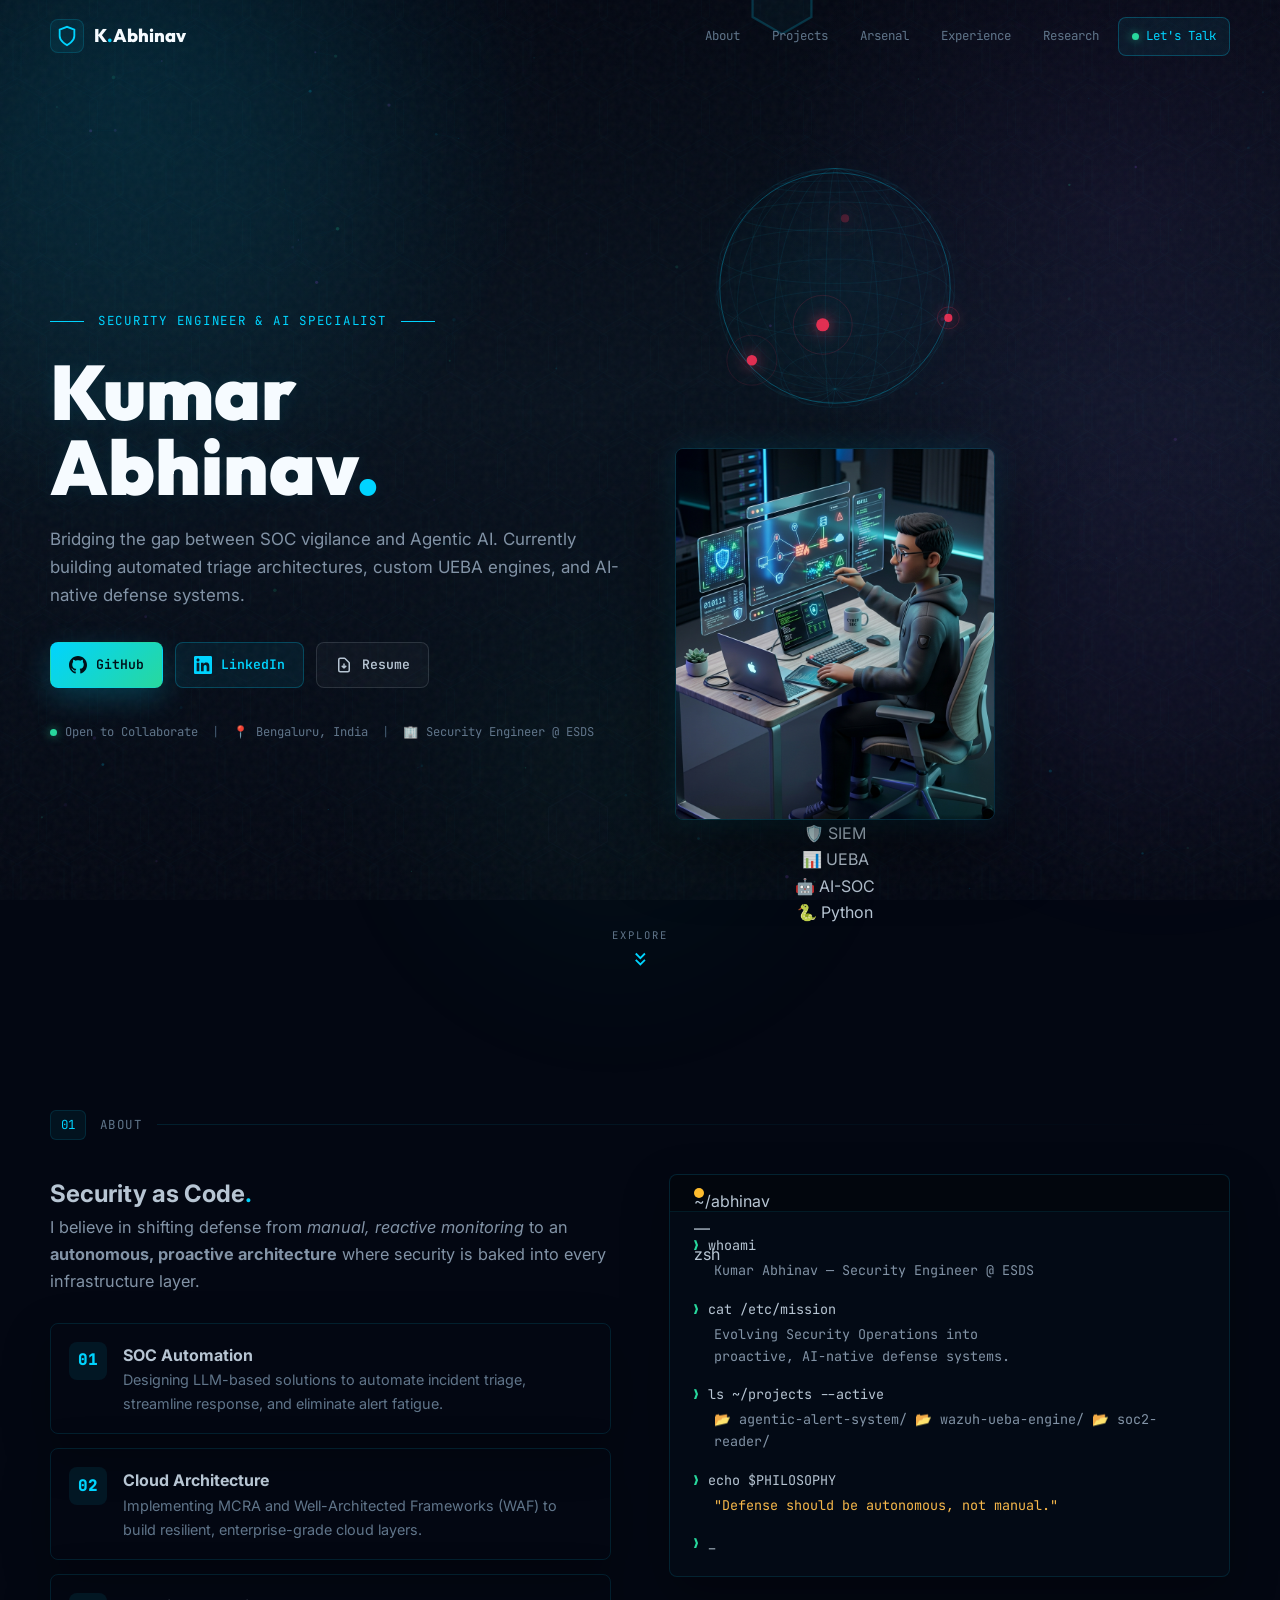
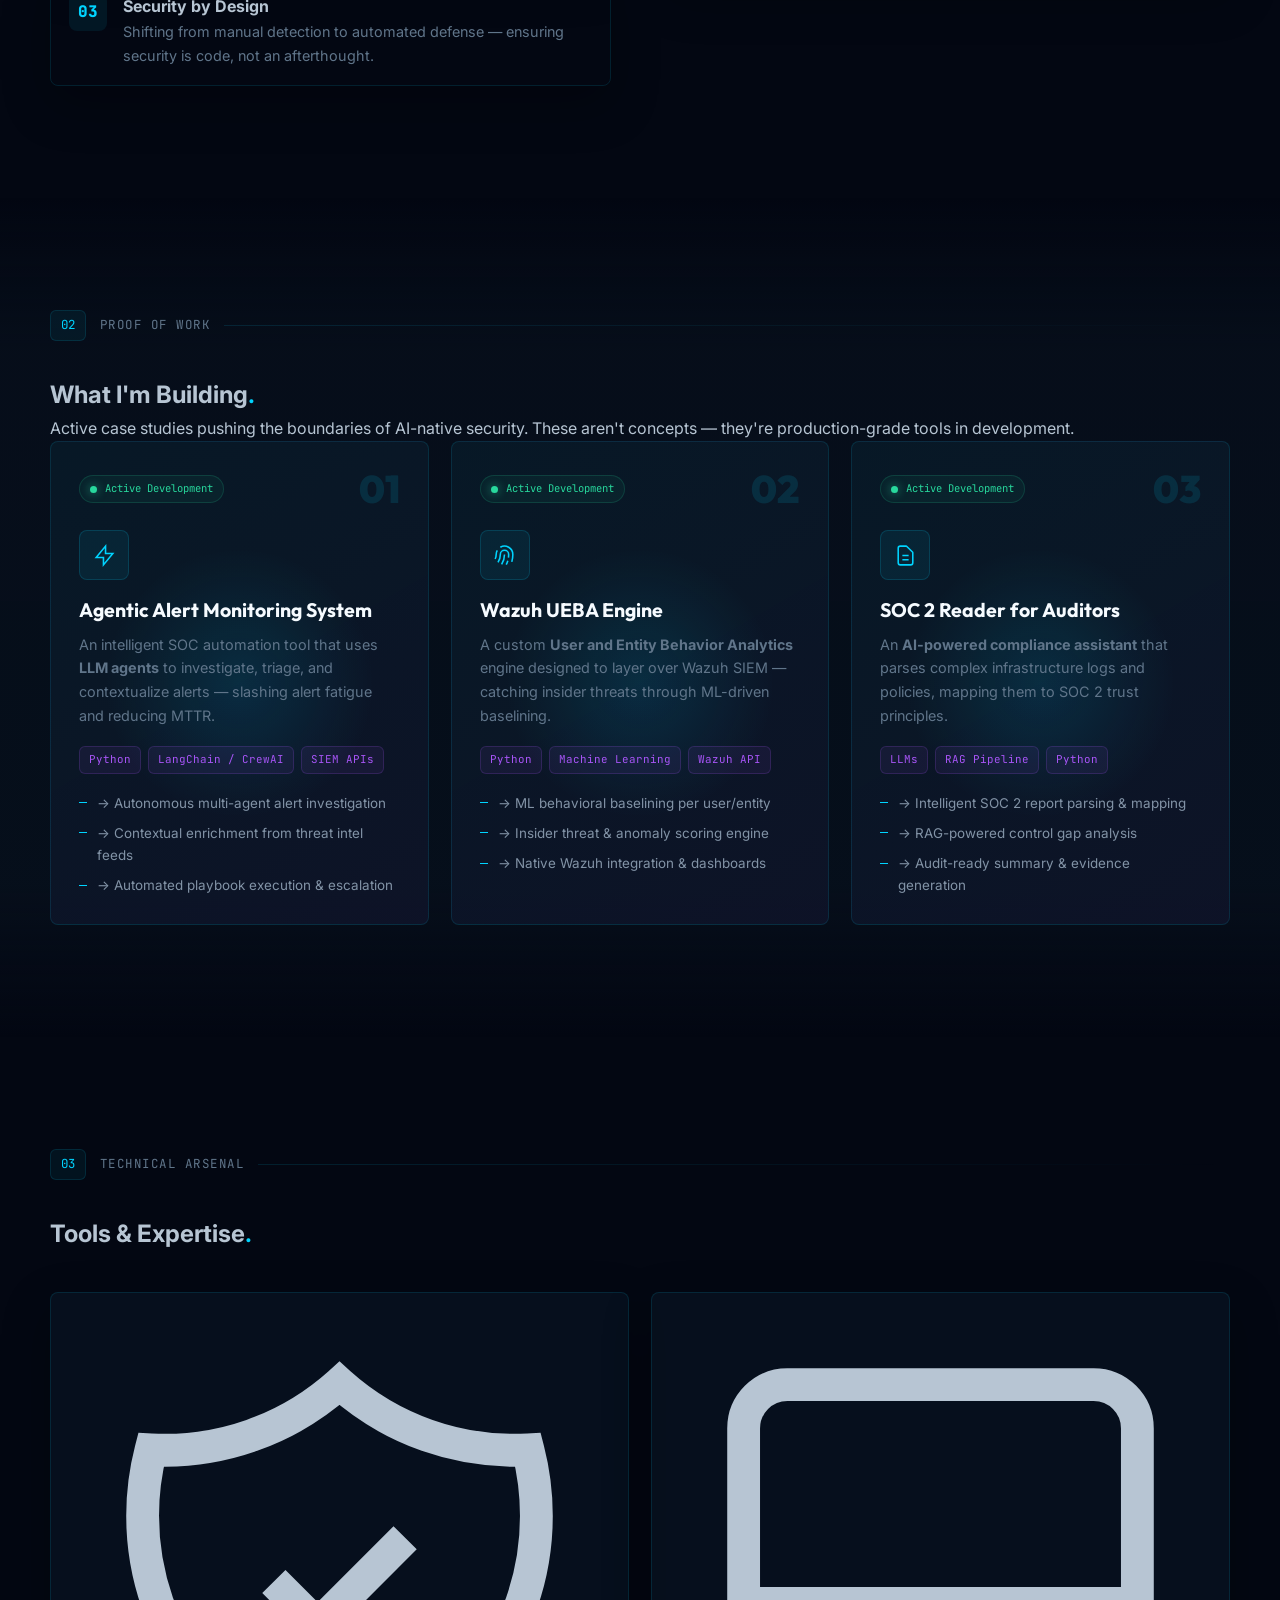
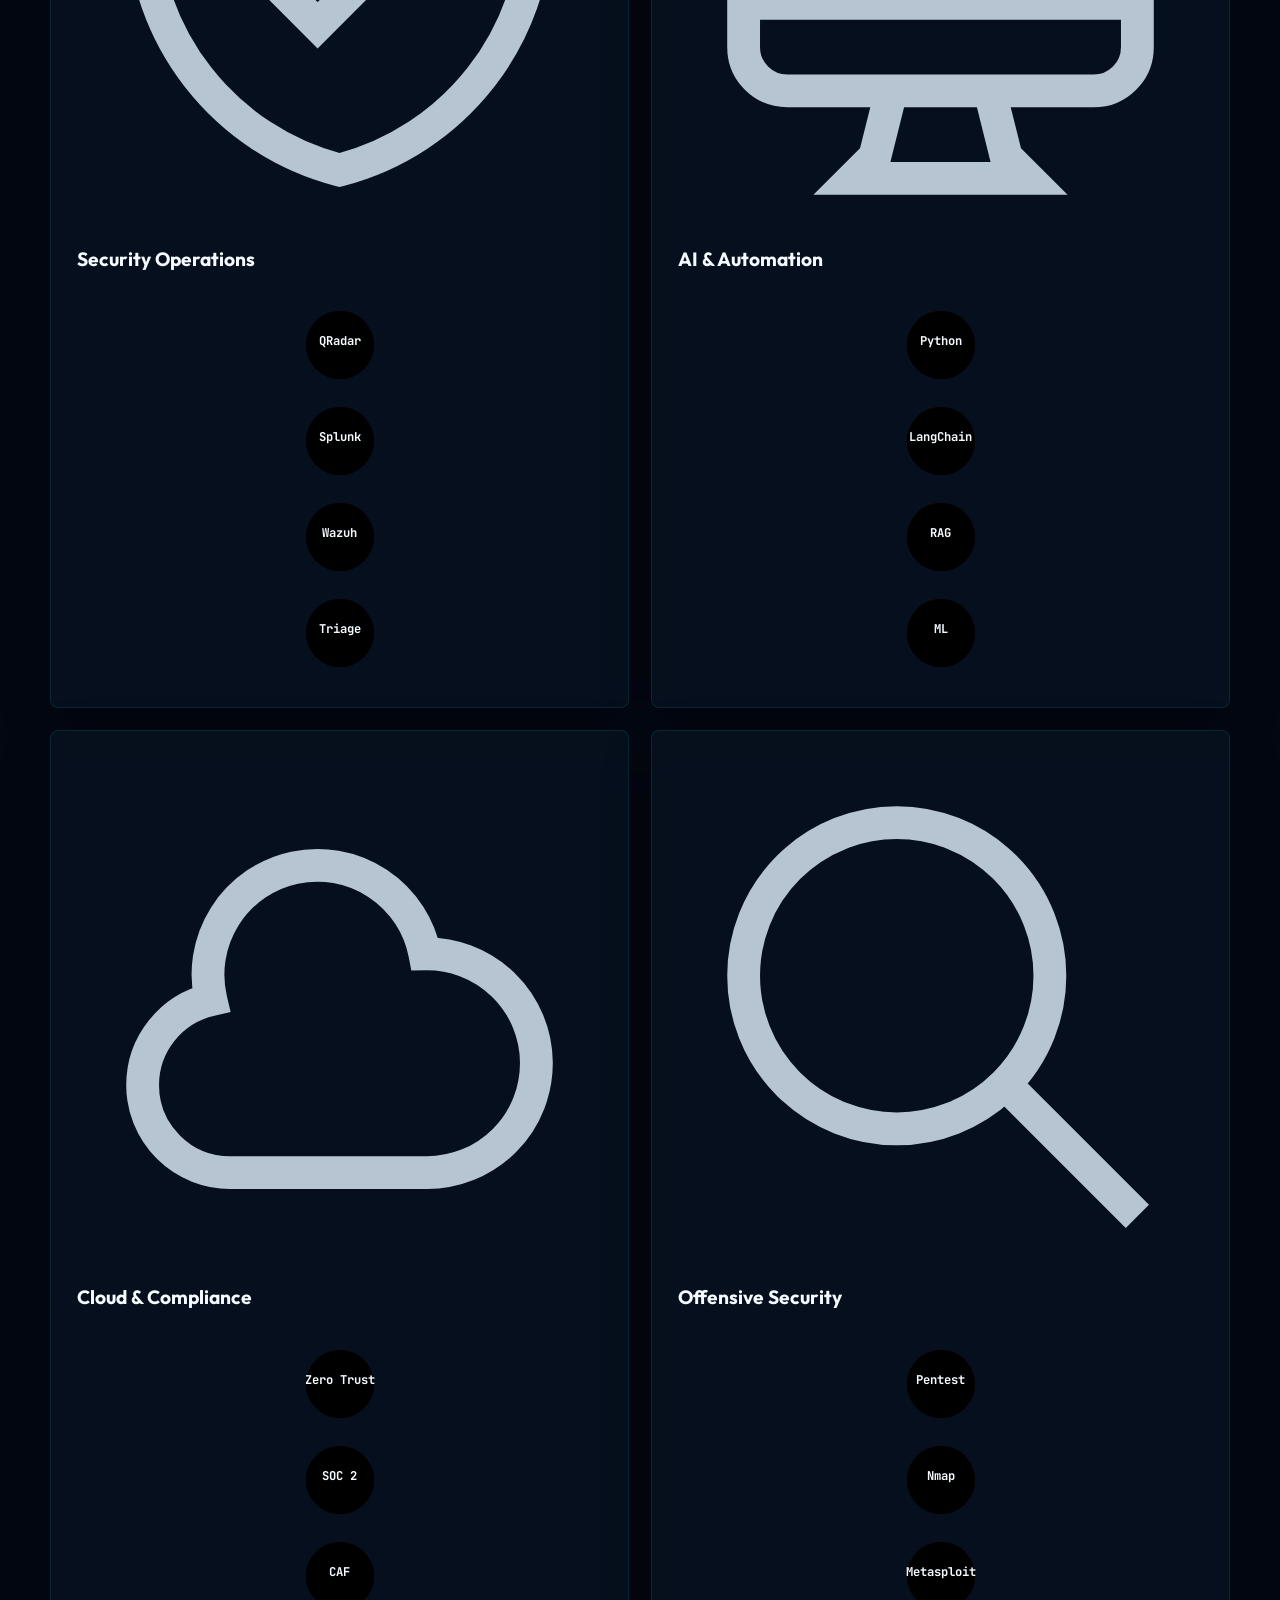
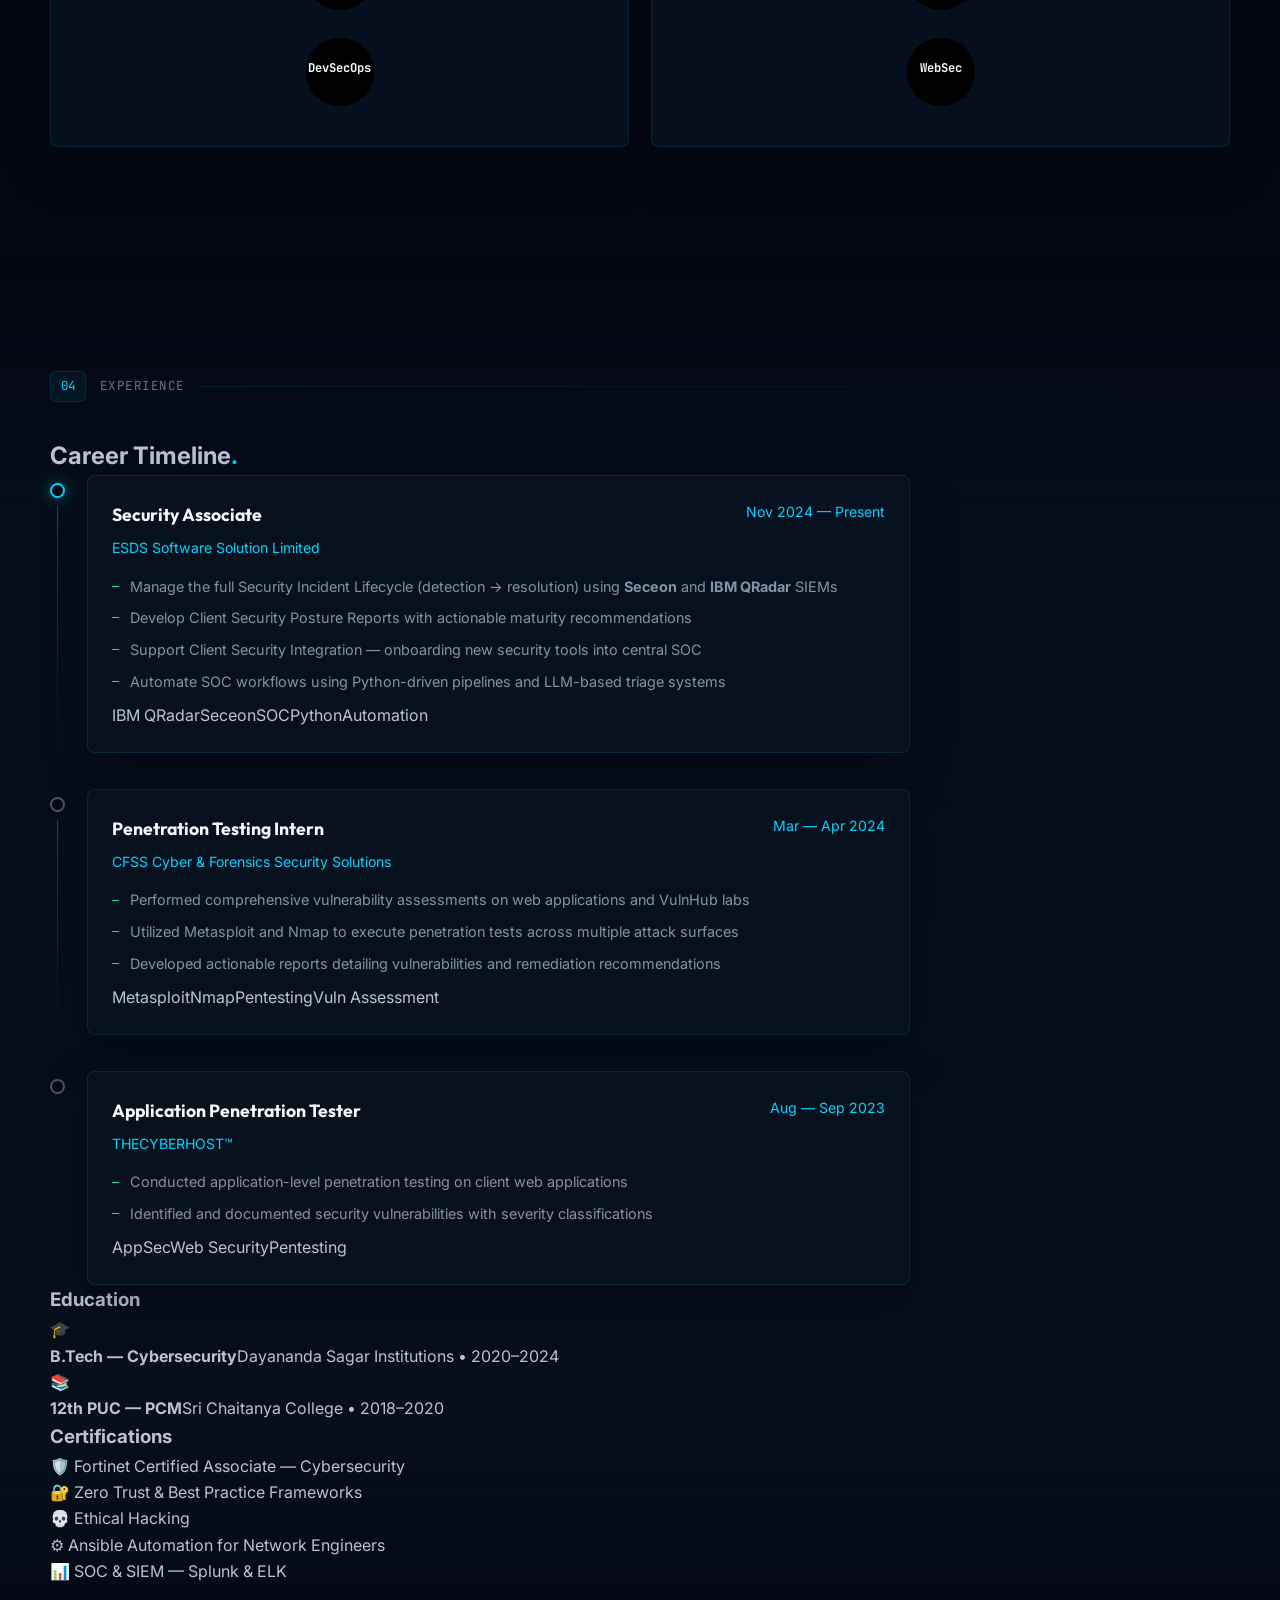
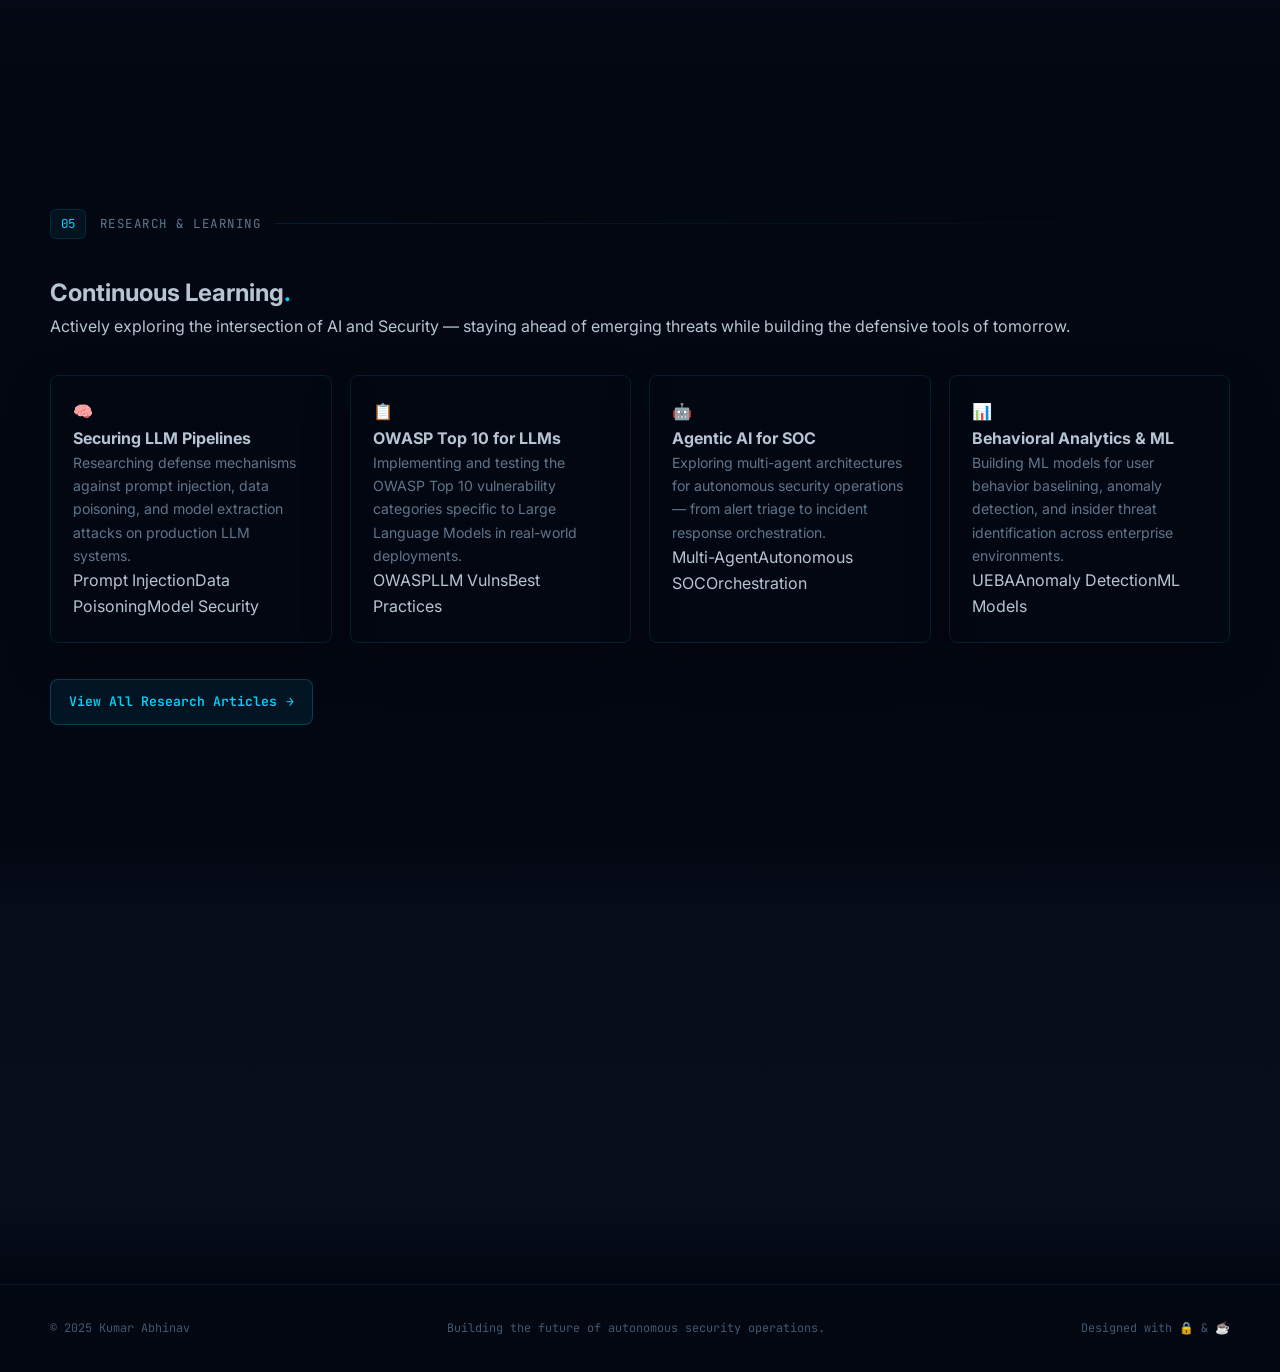
==== commit 1194e926: "Update index.html" ====
--- a/index.html
+++ b/index.html
@@ -4,20 +4,20 @@
     <meta charset="UTF-8">
     <meta name="viewport" content="width=device-width, initial-scale=1.0">
     <title>Kumar Abhinav | Security Engineer & AI Specialist</title>
-    <meta name="description" content="Kumar Abhinav - Security Engineer and AI Specialist building autonomous SOC workflows, UEBA engines, and AI-native defense systems.">
-    <meta name="keywords" content="Kumar Abhinav, Security Engineer, AI Security, SOC Automation, UEBA, Wazuh, DevSecOps, Python, Cybersecurity">
+    <meta name="description" content="Kumar Abhinav — Security Engineer & AI Specialist. Building automated triage architectures, custom UEBA engines, and AI-native defense systems.">
+    <meta name="keywords" content="Kumar Abhinav, Security Engineer, AI Security, SOC Automation, UEBA, Wazuh, DevSecOps, Python, Cybersecurity, Agentic AI">
     <link rel="preconnect" href="https://fonts.googleapis.com">
     <link rel="preconnect" href="https://fonts.gstatic.com" crossorigin>
-    <link href="https://fonts.googleapis.com/css2?family=JetBrains+Mono:wght@300;400;500;600;700&family=Inter:wght@300;400;500;600;700;800;900&family=Outfit:wght@400;500;600;700;800;900&display=swap" rel="stylesheet">
+    <link href="https://fonts.googleapis.com/css2?family=JetBrains+Mono:wght@300;400;500;600;700&family=Inter:wght@300;400;500;600;700;800;900&family=Space+Grotesk:wght@400;500;600;700;800&family=Outfit:wght@300;400;500;600;700;800;900&display=swap" rel="stylesheet">
     <link rel="stylesheet" href="style.css">
 </head>
-<body data-page="portfolio">
-    <!-- === CUSTOM CURSOR === -->
-    <div class="cursor-dot" aria-hidden="true"></div>
-    <div class="cursor-ring" aria-hidden="true"></div>
-
-    <!-- === ANIMATED BACKGROUND === -->
-    <div class="bg-effects" aria-hidden="true">
+<body>
+    <!-- === Custom Cursor === -->
+    <div class="cursor-dot" id="cursor-dot"></div>
+    <div class="cursor-ring" id="cursor-ring"></div>
+
+    <!-- === Animated Background === -->
+    <div class="bg-effects">
         <canvas id="particle-canvas"></canvas>
         <canvas id="hex-grid-canvas"></canvas>
         <div class="bg-gradient-orb orb-1"></div>
@@ -26,16 +26,15 @@
         <div class="bg-noise"></div>
     </div>
 
-    <!-- === NAVIGATION === -->
+    <!-- === Navigation === -->
     <nav class="navbar" id="navbar">
         <div class="nav-container">
-            <a href="#hero" class="nav-logo" aria-label="Kumar Abhinav home">
-                <span class="logo-icon" aria-hidden="true">
-                    <svg viewBox="0 0 24 24" fill="none" stroke="currentColor" stroke-width="1.8">
+            <a href="#hero" class="nav-logo">
+                <div class="logo-icon">
+                    <svg viewBox="0 0 24 24" fill="none" stroke="currentColor" stroke-width="2">
                         <path d="M12 22s8-4 8-10V5l-8-3-8 3v7c0 6 8 10 8 10z"/>
-                        <path d="M9 12l2 2 4-5"/>
                     </svg>
-                </span>
+                </div>
                 <span class="logo-text">K<span class="logo-dot">.</span>Abhinav</span>
             </a>
             <div class="nav-links" id="nav-links">
@@ -43,13 +42,13 @@
                 <a href="#projects" class="nav-link" data-text="Projects">Projects</a>
                 <a href="#arsenal" class="nav-link" data-text="Arsenal">Arsenal</a>
                 <a href="#experience" class="nav-link" data-text="Experience">Experience</a>
-                <a href="research.html" class="nav-link portfolio-to-research" data-text="Research">Research</a>
+                <a href="research.html" class="nav-link" data-text="Research">Research</a>
                 <a href="#contact" class="nav-link nav-cta">
                     <span class="cta-pulse"></span>
                     Let's Talk
                 </a>
             </div>
-            <button class="nav-toggle" id="nav-toggle" aria-label="Toggle menu" aria-expanded="false">
+            <button class="nav-toggle" id="nav-toggle" aria-label="Toggle menu">
                 <span class="toggle-line"></span>
                 <span class="toggle-line"></span>
                 <span class="toggle-line"></span>
@@ -57,446 +56,480 @@
         </div>
     </nav>
 
-    <main>
-        <!-- === HERO === -->
-        <section class="hero" id="hero">
-            <div class="hero-container">
-                <div class="hero-content">
-                    <div class="hero-eyebrow">
-                        <div class="eyebrow-line"></div>
-                        <span>Security Engineer & AI Specialist</span>
-                    </div>
-
-                    <h1 class="hero-title glitch-title" data-text="Kumar Abhinav">
-                        <span>Kumar</span>
-                        <span>Abhinav<span class="title-accent">.</span></span>
-                    </h1>
-
-                    <p class="hero-subtitle">
-                        Bridging SOC vigilance and agentic AI. I build automated triage architectures,
-                        custom UEBA engines, and AI-native defense systems that turn signals into action.
+    <!-- ==================== HERO ==================== -->
+    <section class="hero" id="hero">
+        <div class="hero-container">
+            <div class="hero-content">
+                <div class="hero-eyebrow">
+                    <div class="eyebrow-line"></div>
+                    <span>Security Engineer & AI Specialist</span>
+                    <div class="eyebrow-line"></div>
+                </div>
+
+                <h1 class="hero-title">
+                    <span class="title-line title-line-1 glitch" data-text="Kumar">Kumar</span>
+                    <span class="title-line title-line-2 glitch" data-text="Abhinav.">Abhinav<span class="title-accent">.</span></span>
+                </h1>
+
+                <p class="hero-subtitle">
+                    Bridging the gap between <span class="text-glow">SOC vigilance</span> and
+                    <span class="text-glow-alt">Agentic AI</span>. Currently building automated triage
+                    architectures, custom UEBA engines, and AI-native defense systems.
+                </p>
+
+                <div class="hero-ctas">
+                    <a href="https://github.com/abhinav7077" target="_blank" rel="noopener" class="cta-btn cta-primary" id="cta-github">
+                        <svg class="cta-icon" viewBox="0 0 24 24" fill="currentColor"><path d="M12 0c-6.626 0-12 5.373-12 12 0 5.302 3.438 9.8 8.207 11.387.599.111.793-.261.793-.577v-2.234c-3.338.726-4.033-1.416-4.033-1.416-.546-1.387-1.333-1.756-1.333-1.756-1.089-.745.083-.729.083-.729 1.205.084 1.839 1.237 1.839 1.237 1.07 1.834 2.807 1.304 3.492.997.107-.775.418-1.305.762-1.604-2.665-.305-5.467-1.334-5.467-5.931 0-1.311.469-2.381 1.236-3.221-.124-.303-.535-1.524.117-3.176 0 0 1.008-.322 3.301 1.23.957-.266 1.983-.399 3.003-.404 1.02.005 2.047.138 3.006.404 2.291-1.552 3.297-1.23 3.297-1.23.653 1.653.242 2.874.118 3.176.77.84 1.235 1.911 1.235 3.221 0 4.609-2.807 5.624-5.479 5.921.43.372.823 1.102.823 2.222v3.293c0 .319.192.694.801.576 4.765-1.589 8.199-6.086 8.199-11.386 0-6.627-5.373-12-12-12z"/></svg>
+                        <span>GitHub</span>
+                    </a>
+                    <a href="https://www.linkedin.com/in/abhinav-cybersec" target="_blank" rel="noopener" class="cta-btn cta-secondary" id="cta-linkedin">
+                        <svg class="cta-icon" viewBox="0 0 24 24" fill="currentColor"><path d="M20.447 20.452h-3.554v-5.569c0-1.328-.027-3.037-1.852-3.037-1.853 0-2.136 1.445-2.136 2.939v5.667H9.351V9h3.414v1.561h.046c.477-.9 1.637-1.85 3.37-1.85 3.601 0 4.267 2.37 4.267 5.455v6.286zM5.337 7.433c-1.144 0-2.063-.926-2.063-2.065 0-1.138.92-2.063 2.063-2.063 1.14 0 2.064.925 2.064 2.063 0 1.139-.925 2.065-2.064 2.065zm1.782 13.019H3.555V9h3.564v11.452zM22.225 0H1.771C.792 0 0 .774 0 1.729v20.542C0 23.227.792 24 1.771 24h20.451C23.2 24 24 23.227 24 22.271V1.729C24 .774 23.2 0 22.222 0h.003z"/></svg>
+                        <span>LinkedIn</span>
+                    </a>
+                    <a href="#" class="cta-btn cta-outline" id="cta-resume">
+                        <svg class="cta-icon" viewBox="0 0 24 24" fill="none" stroke="currentColor" stroke-width="2"><path d="M12 10v6m0 0l-3-3m3 3l3-3m2 8H7a2 2 0 01-2-2V5a2 2 0 012-2h5.586a1 1 0 01.707.293l5.414 5.414a1 1 0 01.293.707V19a2 2 0 01-2 2z"/></svg>
+                        <span>Resume</span>
+                    </a>
+                </div>
+
+                <div class="hero-status-bar">
+                    <div class="status-item">
+                        <span class="status-dot online"></span>
+                        <span>Open to Collaborate</span>
+                    </div>
+                    <div class="status-separator">|</div>
+                    <div class="status-item">
+                        <span class="status-icon">📍</span>
+                        <span>Bengaluru, India</span>
+                    </div>
+                    <div class="status-separator">|</div>
+                    <div class="status-item">
+                        <span class="status-icon">🏢</span>
+                        <span>Security Engineer @ ESDS</span>
+                    </div>
+                </div>
+            </div>
+
+            <!-- === Hero Visual: Globe + Character + Holo Rings === -->
+            <div class="hero-visual">
+                <div class="character-container">
+                    <!-- 3D Globe Canvas -->
+                    <canvas id="globe-canvas" class="globe-canvas" width="320" height="320"></canvas>
+                    <!-- Holographic Rings -->
+                    <div class="holo-ring holo-ring-outer"></div>
+                    <div class="holo-ring holo-ring-inner"></div>
+                    <!-- Hex Grid Overlay -->
+                    <div class="hex-overlay"></div>
+                    <!-- Character Glow -->
+                    <div class="character-glow"></div>
+                    <!-- Character Image -->
+                    <img
+                        src="hero-character.png"
+                        alt="3D render of Kumar Abhinav at a cybersecurity workstation"
+                        class="character-img"
+                        loading="eager"
+                    >
+                    <!-- === Floating 3D Skill Cards === -->
+                    <div class="float-card fc-1" data-tilt>
+                        <span class="fc-icon">🛡️</span>
+                        <span class="fc-label">SIEM</span>
+                    </div>
+                    <div class="float-card fc-2" data-tilt>
+                        <span class="fc-icon">📊</span>
+                        <span class="fc-label">UEBA</span>
+                    </div>
+                    <div class="float-card fc-3" data-tilt>
+                        <span class="fc-icon">🤖</span>
+                        <span class="fc-label">AI-SOC</span>
+                    </div>
+                    <div class="float-card fc-4" data-tilt>
+                        <span class="fc-icon">🐍</span>
+                        <span class="fc-label">Python</span>
+                    </div>
+                </div>
+            </div>
+        </div>
+
+        <div class="scroll-cue">
+            <span>Explore</span>
+            <div class="scroll-arrow">
+                <svg viewBox="0 0 24 24" fill="none" stroke="currentColor" stroke-width="2">
+                    <path d="M7 13l5 5 5-5M7 6l5 5 5-5"/>
+                </svg>
+            </div>
+        </div>
+    </section>
+
+    <!-- ==================== ABOUT ==================== -->
+    <section class="section" id="about">
+        <div class="container">
+            <div class="section-label">
+                <span class="label-number">01</span>
+                <span class="label-text">About</span>
+                <div class="label-line"></div>
+            </div>
+            <div class="about-layout">
+                <div class="about-left">
+                    <h2 class="about-title">Security as Code<span class="accent-dot">.</span></h2>
+                    <p class="about-philosophy">
+                        I believe in shifting defense from <em>manual, reactive monitoring</em> to an
+                        <strong>autonomous, proactive architecture</strong> where security is baked into
+                        every infrastructure layer.
                     </p>
-
-                    <div class="hero-ctas">
-                        <a href="https://github.com/" target="_blank" rel="noopener" class="cta-btn cta-primary">
-                            <svg class="cta-icon" viewBox="0 0 24 24" fill="currentColor" aria-hidden="true"><path d="M12 0C5.37 0 0 5.37 0 12c0 5.31 3.44 9.8 8.21 11.39.6.11.79-.26.79-.58v-2.23c-3.34.73-4.03-1.42-4.03-1.42-.55-1.39-1.33-1.76-1.33-1.76-1.09-.74.08-.73.08-.73 1.21.08 1.84 1.24 1.84 1.24 1.07 1.83 2.81 1.3 3.49 1 .11-.78.42-1.31.76-1.61-2.66-.3-5.47-1.33-5.47-5.93 0-1.31.47-2.38 1.24-3.22-.12-.3-.54-1.52.12-3.18 0 0 1.01-.32 3.3 1.23.96-.27 1.98-.4 3-.4s2.05.13 3.01.4c2.29-1.55 3.3-1.23 3.3-1.23.65 1.66.24 2.88.12 3.18.77.84 1.23 1.91 1.23 3.22 0 4.61-2.81 5.62-5.48 5.92.43.37.82 1.1.82 2.22v3.29c0 .32.19.69.8.58A12.01 12.01 0 0 0 24 12c0-6.63-5.37-12-12-12z"/></svg>
-                            GitHub
-                        </a>
-                        <a href="https://www.linkedin.com/in/abhinav-cybersec" target="_blank" rel="noopener" class="cta-btn cta-secondary">
-                            <svg class="cta-icon" viewBox="0 0 24 24" fill="currentColor" aria-hidden="true"><path d="M20.45 20.45h-3.55v-5.57c0-1.33-.03-3.04-1.85-3.04-1.85 0-2.14 1.45-2.14 2.94v5.67H9.35V9h3.41v1.56h.05c.48-.9 1.64-1.85 3.37-1.85 3.6 0 4.27 2.37 4.27 5.46v6.28zM5.34 7.43a2.06 2.06 0 1 1 0-4.13 2.06 2.06 0 0 1 0 4.13zM7.12 20.45H3.56V9h3.56v11.45zM22.23 0H1.77C.79 0 0 .77 0 1.73v20.54C0 23.23.79 24 1.77 24h20.45c.98 0 1.78-.77 1.78-1.73V1.73C24 .77 23.2 0 22.23 0z"/></svg>
-                            LinkedIn
-                        </a>
-                        <a href="#contact" class="cta-btn cta-outline">
-                            <svg class="cta-icon" viewBox="0 0 24 24" fill="none" stroke="currentColor" stroke-width="1.8" aria-hidden="true"><path d="M21 8v10a2 2 0 0 1-2 2H5a2 2 0 0 1-2-2V8"/><path d="m21 8-9 6-9-6"/><path d="M5 4h14a2 2 0 0 1 2 2v2H3V6a2 2 0 0 1 2-2z"/></svg>
-                            Contact
-                        </a>
-                    </div>
-
-                    <div class="hero-status-bar">
-                        <div class="status-item"><span class="status-dot online"></span>Open to collaborate</div>
-                        <div class="status-separator">|</div>
-                        <div class="status-item">Bengaluru, India</div>
-                        <div class="status-separator">|</div>
-                        <div class="status-item">Security Engineer @ ESDS</div>
-                    </div>
-                </div>
-
-                <div class="hero-visual">
-                    <div class="globe-module" aria-label="Rotating threat globe">
-                        <canvas id="globe-canvas" width="320" height="320"></canvas>
-                        <div class="globe-caption">
-                            <span>Threat Surface</span>
-                            <strong>Live Model</strong>
-                        </div>
-                    </div>
-
-                    <div class="character-container">
-                        <div class="character-hex"></div>
-                        <div class="character-rings">
-                            <div class="char-ring ring-outer"></div>
-                            <div class="char-ring ring-inner"></div>
-                        </div>
-                        <img src="hero-character.png" alt="Cybersecurity engineer at a futuristic workstation" class="character-img" loading="eager">
-                        <div class="character-fallback" aria-hidden="true">
-                            <div class="fallback-screen">
-                                <span class="fallback-bar"></span>
-                                <span class="fallback-bar short"></span>
-                                <span class="fallback-bar alert"></span>
+                    <div class="about-manifesto">
+                        <div class="manifesto-item">
+                            <div class="manifesto-number">01</div>
+                            <div class="manifesto-content">
+                                <h4>SOC Automation</h4>
+                                <p>Designing LLM-based solutions to automate incident triage, streamline response, and eliminate alert fatigue.</p>
                             </div>
-                            <div class="fallback-person">
-                                <span></span>
+                        </div>
+                        <div class="manifesto-item">
+                            <div class="manifesto-number">02</div>
+                            <div class="manifesto-content">
+                                <h4>Cloud Architecture</h4>
+                                <p>Implementing MCRA and Well-Architected Frameworks (WAF) to build resilient, enterprise-grade cloud layers.</p>
                             </div>
                         </div>
-
-                        <div class="float-tag tilt-card tag-1">
-                            <span class="tag-icon" aria-hidden="true">
-                                <svg viewBox="0 0 24 24"><path d="M4 6h16M4 12h16M4 18h10"/></svg>
-                            </span>
-                            SIEM
-                        </div>
-                        <div class="float-tag tilt-card tag-2">
-                            <span class="tag-icon" aria-hidden="true">
-                                <svg viewBox="0 0 24 24"><path d="M12 4a8 8 0 0 1 8 8M12 4a8 8 0 0 0-8 8m8-8v16m-8-8h16"/></svg>
-                            </span>
-                            UEBA
-                        </div>
-                        <div class="float-tag tilt-card tag-3">
-                            <span class="tag-icon" aria-hidden="true">
-                                <svg viewBox="0 0 24 24"><path d="M9 3h6v4H9zM5 11h14v10H5zM9 11V7m6 4V7M8 16h.01M16 16h.01"/></svg>
-                            </span>
-                            AI-SOC
-                        </div>
-                        <div class="float-tag tilt-card tag-4">
-                            <span class="tag-icon" aria-hidden="true">
-                                <svg viewBox="0 0 24 24"><path d="M12 3c3 0 5 1.2 5 3s-2 3-5 3-5-1.2-5-3 2-3 5-3z"/><path d="M7 6v12c0 1.7 2 3 5 3s5-1.3 5-3V6"/></svg>
-                            </span>
-                            Python
-                        </div>
-                    </div>
-                </div>
-            </div>
-            <a class="scroll-cue" href="#about" aria-label="Explore portfolio">
-                <span>Explore</span>
-                <svg viewBox="0 0 24 24" fill="none" stroke="currentColor" stroke-width="1.8" aria-hidden="true"><path d="M7 10l5 5 5-5"/></svg>
-            </a>
-        </section>
-
-        <!-- === ABOUT === -->
-        <section class="section" id="about">
-            <div class="container">
-                <div class="section-label">
-                    <span class="label-number">01</span>
-                    <span class="label-text">About</span>
-                    <div class="label-line"></div>
-                </div>
-                <div class="about-layout">
-                    <div class="about-left">
-                        <h2 class="section-title">Security as Code<span class="accent-dot">.</span></h2>
-                        <p class="about-philosophy">
-                            I focus on shifting defense from manual, reactive monitoring to autonomous architecture:
-                            security controls that enrich alerts, score behavior, and route incidents before fatigue sets in.
-                        </p>
-                        <div class="about-manifesto">
-                            <article class="manifesto-item tilt-card">
-                                <span class="manifesto-number">01</span>
-                                <div>
-                                    <h3>SOC Automation</h3>
-                                    <p>LLM-assisted investigation flows, enrichment pipelines, and alert triage built for repeatable operations.</p>
-                                </div>
-                            </article>
-                            <article class="manifesto-item tilt-card">
-                                <span class="manifesto-number">02</span>
-                                <div>
-                                    <h3>Cloud Defense</h3>
-                                    <p>Zero Trust, MCRA, and Well-Architected practices translated into practical security posture improvements.</p>
-                                </div>
-                            </article>
-                            <article class="manifesto-item tilt-card">
-                                <span class="manifesto-number">03</span>
-                                <div>
-                                    <h3>Behavior Analytics</h3>
-                                    <p>UEBA baselines, anomaly scoring, and detection logic that make SIEM data more useful to analysts.</p>
-                                </div>
-                            </article>
-                        </div>
-                    </div>
-                    <div class="about-right">
-                        <div class="about-terminal">
-                            <div class="term-chrome">
-                                <span></span><span></span><span></span>
-                                <strong>~/abhinav - zsh</strong>
+                        <div class="manifesto-item">
+                            <div class="manifesto-number">03</div>
+                            <div class="manifesto-content">
+                                <h4>Security by Design</h4>
+                                <p>Shifting from manual detection to automated defense — ensuring security is code, not an afterthought.</p>
                             </div>
-                            <div class="term-body">
-                                <p><span class="term-prompt">$</span> whoami</p>
-                                <p class="term-output">Kumar Abhinav - Security Engineer @ ESDS</p>
-                                <p><span class="term-prompt">$</span> cat mission.txt</p>
-                                <p class="term-output">Evolve security operations into proactive, AI-native defense systems.</p>
-                                <p><span class="term-prompt">$</span> ls active-projects</p>
-                                <p class="term-output term-list">agentic-alert-system/ &nbsp; wazuh-ueba-engine/ &nbsp; soc2-reader/</p>
-                                <p><span class="term-prompt">$</span> echo $PHILOSOPHY</p>
-                                <p class="term-output highlight-output">"Defense should be autonomous, not manual."</p>
+                        </div>
+                    </div>
+                </div>
+                <div class="about-right">
+                    <div class="about-terminal">
+                        <div class="term-chrome">
+                            <div class="term-dots"><span></span><span></span><span></span></div>
+                            <span class="term-title">~/abhinav — zsh</span>
+                        </div>
+                        <div class="term-body">
+                            <div class="term-line"><span class="term-prompt">❯</span><span class="term-cmd">whoami</span></div>
+                            <div class="term-output">Kumar Abhinav — Security Engineer @ ESDS</div>
+                            <div class="term-line"><span class="term-prompt">❯</span><span class="term-cmd">cat /etc/mission</span></div>
+                            <div class="term-output">Evolving Security Operations into<br>proactive, AI-native defense systems.</div>
+                            <div class="term-line"><span class="term-prompt">❯</span><span class="term-cmd">ls ~/projects --active</span></div>
+                            <div class="term-output dir-list">
+                                <span>📂 agentic-alert-system/</span>
+                                <span>📂 wazuh-ueba-engine/</span>
+                                <span>📂 soc2-reader/</span>
                             </div>
-                        </div>
-                    </div>
-                </div>
-            </div>
-        </section>
-
-        <!-- === PROJECTS === -->
-        <section class="section section-dark" id="projects">
-            <div class="container">
-                <div class="section-label">
-                    <span class="label-number">02</span>
-                    <span class="label-text">Proof of Work</span>
-                    <div class="label-line"></div>
-                </div>
-                <div class="section-heading-row">
-                    <div>
-                        <h2 class="section-title">What I'm Building<span class="accent-dot">.</span></h2>
-                        <p class="section-subtitle">Active case studies pushing AI-native security from concept into operational tooling.</p>
-                    </div>
-                </div>
-
-                <div class="projects-showcase">
-                    <article class="project-card">
-                        <div class="laser-scan"></div>
-                        <div class="card-inner">
-                            <div class="card-top">
-                                <span class="card-badge"><span class="badge-pulse"></span>Active Development</span>
-                                <span class="card-number">01</span>
-                            </div>
-                            <div class="card-icon">
-                                <svg viewBox="0 0 24 24" fill="none" stroke="currentColor" stroke-width="1.6"><path d="M13 10V3L4 14h7v7l9-11h-7z"/></svg>
-                            </div>
-                            <h3>Agentic Alert Monitoring System</h3>
-                            <p>An intelligent SOC automation tool that uses LLM agents to investigate, triage, enrich, and contextualize security alerts.</p>
-                            <div class="card-stack">
-                                <span>Python</span><span>LangChain</span><span>SIEM APIs</span>
-                            </div>
-                            <ul>
-                                <li>Multi-agent alert investigation</li>
-                                <li>Threat intel enrichment</li>
-                                <li>Playbook-ready escalation summaries</li>
-                            </ul>
-                        </div>
-                    </article>
-
-                    <article class="project-card">
-                        <div class="laser-scan"></div>
-                        <div class="card-inner">
-                            <div class="card-top">
-                                <span class="card-badge"><span class="badge-pulse"></span>Active Development</span>
-                                <span class="card-number">02</span>
-                            </div>
-                            <div class="card-icon">
-                                <svg viewBox="0 0 24 24" fill="none" stroke="currentColor" stroke-width="1.6"><path d="M12 11c0 3.5-1 6.8-2.8 9.6M6 18.5A14 14 0 0 0 8 11a4 4 0 1 1 8 0c0 1-.1 2-.2 3M13.7 20.8A22 22 0 0 0 15.2 17M19 18.1c.6-2.3 1-4.7 1-7.1A8 8 0 0 0 8 4.1M3 15.4c.6-1.3 1-2.8 1-4.4"/></svg>
-                            </div>
-                            <h3>Wazuh UEBA Engine</h3>
-                            <p>A behavior analytics layer over Wazuh that detects anomalous account activity through ML-backed baselines.</p>
-                            <div class="card-stack">
-                                <span>Python</span><span>ML</span><span>Wazuh API</span>
-                            </div>
-                            <ul>
-                                <li>User and entity baselining</li>
-                                <li>Anomaly scoring and suppression</li>
-                                <li>Dashboard-ready alert output</li>
-                            </ul>
-                        </div>
-                    </article>
-
-                    <article class="project-card">
-                        <div class="laser-scan"></div>
-                        <div class="card-inner">
-                            <div class="card-top">
-                                <span class="card-badge"><span class="badge-pulse"></span>Active Development</span>
-                                <span class="card-number">03</span>
-                            </div>
-                            <div class="card-icon">
-                                <svg viewBox="0 0 24 24" fill="none" stroke="currentColor" stroke-width="1.6"><path d="M14 2H6a2 2 0 0 0-2 2v16a2 2 0 0 0 2 2h12a2 2 0 0 0 2-2V8z"/><path d="M14 2v6h6M8 13h8M8 17h5"/></svg>
-                            </div>
-                            <h3>SOC 2 Evidence Reader</h3>
-                            <p>A document intelligence workflow that extracts control evidence and produces audit-ready summaries.</p>
-                            <div class="card-stack">
-                                <span>RAG</span><span>Compliance</span><span>LLM</span>
-                            </div>
-                            <ul>
-                                <li>Policy and evidence parsing</li>
-                                <li>Control mapping support</li>
-                                <li>Traceable summary generation</li>
-                            </ul>
-                        </div>
-                    </article>
-                </div>
-            </div>
-        </section>
-
-        <!-- === ARSENAL === -->
-        <section class="section" id="arsenal">
-            <div class="container">
-                <div class="section-label">
-                    <span class="label-number">03</span>
-                    <span class="label-text">Technical Arsenal</span>
-                    <div class="label-line"></div>
-                </div>
-                <h2 class="section-title">Tools & Expertise<span class="accent-dot">.</span></h2>
-
-                <div class="arsenal-grid">
-                    <article class="arsenal-category" data-category="security">
+                            <div class="term-line"><span class="term-prompt">❯</span><span class="term-cmd">echo $PHILOSOPHY</span></div>
+                            <div class="term-output highlight-output">"Defense should be autonomous, not manual."</div>
+                            <div class="term-line"><span class="term-prompt">❯</span><span class="term-cursor">_</span></div>
+                        </div>
+                    </div>
+                </div>
+            </div>
+        </div>
+    </section>
+
+    <!-- ==================== PROJECTS ==================== -->
+    <section class="section section-dark" id="projects">
+        <div class="container">
+            <div class="section-label">
+                <span class="label-number">02</span>
+                <span class="label-text">Proof of Work</span>
+                <div class="label-line"></div>
+            </div>
+            <div class="projects-header">
+                <h2 class="projects-title">What I'm Building<span class="accent-dot">.</span></h2>
+                <p class="projects-subtitle">Active case studies pushing the boundaries of AI-native security. These aren't concepts — they're production-grade tools in development.</p>
+            </div>
+            <div class="projects-showcase">
+                <!-- === Project 1 === -->
+                <article class="project-card" data-tilt-card>
+                    <div class="card-laser"></div>
+                    <div class="card-border-glow"></div>
+                    <div class="card-inner">
+                        <div class="card-top">
+                            <div class="card-badge"><span class="badge-pulse"></span>Active Development</div>
+                            <div class="card-number">01</div>
+                        </div>
+                        <div class="card-icon-wrap"><div class="card-icon"><svg viewBox="0 0 24 24" fill="none" stroke="currentColor" stroke-width="1.5"><path d="M13 10V3L4 14h7v7l9-11h-7z"/></svg></div></div>
+                        <h3 class="card-title">Agentic Alert Monitoring System</h3>
+                        <p class="card-pitch">An intelligent SOC automation tool that uses <strong>LLM agents</strong> to investigate, triage, and contextualize alerts — slashing alert fatigue and reducing MTTR.</p>
+                        <div class="card-stack">
+                            <span class="stack-chip">Python</span>
+                            <span class="stack-chip">LangChain / CrewAI</span>
+                            <span class="stack-chip">SIEM APIs</span>
+                        </div>
+                        <ul class="card-features">
+                            <li><span class="feat-arrow">→</span> Autonomous multi-agent alert investigation</li>
+                            <li><span class="feat-arrow">→</span> Contextual enrichment from threat intel feeds</li>
+                            <li><span class="feat-arrow">→</span> Automated playbook execution & escalation</li>
+                        </ul>
+                    </div>
+                </article>
+                <!-- === Project 2 === -->
+                <article class="project-card" data-tilt-card>
+                    <div class="card-laser"></div>
+                    <div class="card-border-glow"></div>
+                    <div class="card-inner">
+                        <div class="card-top">
+                            <div class="card-badge"><span class="badge-pulse"></span>Active Development</div>
+                            <div class="card-number">02</div>
+                        </div>
+                        <div class="card-icon-wrap"><div class="card-icon"><svg viewBox="0 0 24 24" fill="none" stroke="currentColor" stroke-width="1.5"><path d="M12 11c0 3.517-1.009 6.799-2.753 9.571m-3.44-2.04l.054-.09A13.916 13.916 0 008 11a4 4 0 118 0c0 1.017-.07 2.019-.203 3m-2.118 6.844A21.88 21.88 0 0015.171 17m3.839 1.132c.645-2.266.99-4.659.99-7.132A8 8 0 008 4.07M3 15.364c.64-1.319 1-2.8 1-4.364 0-1.457.39-2.823 1.07-4"/></svg></div></div>
+                        <h3 class="card-title">Wazuh UEBA Engine</h3>
+                        <p class="card-pitch">A custom <strong>User and Entity Behavior Analytics</strong> engine designed to layer over Wazuh SIEM — catching insider threats through ML-driven baselining.</p>
+                        <div class="card-stack">
+                            <span class="stack-chip">Python</span>
+                            <span class="stack-chip">Machine Learning</span>
+                            <span class="stack-chip">Wazuh API</span>
+                        </div>
+                        <ul class="card-features">
+                            <li><span class="feat-arrow">→</span> ML behavioral baselining per user/entity</li>
+                            <li><span class="feat-arrow">→</span> Insider threat & anomaly scoring engine</li>
+                            <li><span class="feat-arrow">→</span> Native Wazuh integration & dashboards</li>
+                        </ul>
+                    </div>
+                </article>
+                <!-- === Project 3 === -->
+                <article class="project-card" data-tilt-card>
+                    <div class="card-laser"></div>
+                    <div class="card-border-glow"></div>
+                    <div class="card-inner">
+                        <div class="card-top">
+                            <div class="card-badge"><span class="badge-pulse"></span>Active Development</div>
+                            <div class="card-number">03</div>
+                        </div>
+                        <div class="card-icon-wrap"><div class="card-icon"><svg viewBox="0 0 24 24" fill="none" stroke="currentColor" stroke-width="1.5"><path d="M9 12h6m-6 4h6m2 5H7a2 2 0 01-2-2V5a2 2 0 012-2h5.586a1 1 0 01.707.293l5.414 5.414a1 1 0 01.293.707V19a2 2 0 01-2 2z"/></svg></div></div>
+                        <h3 class="card-title">SOC 2 Reader for Auditors</h3>
+                        <p class="card-pitch">An <strong>AI-powered compliance assistant</strong> that parses complex infrastructure logs and policies, mapping them to SOC 2 trust principles.</p>
+                        <div class="card-stack">
+                            <span class="stack-chip">LLMs</span>
+                            <span class="stack-chip">RAG Pipeline</span>
+                            <span class="stack-chip">Python</span>
+                        </div>
+                        <ul class="card-features">
+                            <li><span class="feat-arrow">→</span> Intelligent SOC 2 report parsing & mapping</li>
+                            <li><span class="feat-arrow">→</span> RAG-powered control gap analysis</li>
+                            <li><span class="feat-arrow">→</span> Audit-ready summary & evidence generation</li>
+                        </ul>
+                    </div>
+                </article>
+            </div>
+        </div>
+    </section>
+
+    <!-- ==================== ARSENAL ==================== -->
+    <section class="section" id="arsenal">
+        <div class="container">
+            <div class="section-label">
+                <span class="label-number">03</span>
+                <span class="label-text">Technical Arsenal</span>
+                <div class="label-line"></div>
+            </div>
+            <h2 class="arsenal-title">Tools & Expertise<span class="accent-dot">.</span></h2>
+            <div class="arsenal-grid">
+                <!-- === Security Operations === -->
+                <div class="arsenal-category" data-category="secops">
+                    <div class="cat-header">
+                        <div class="cat-icon"><svg viewBox="0 0 24 24" fill="none" stroke="currentColor" stroke-width="1.5"><path d="M9 12l2 2 4-4m5.618-4.016A11.955 11.955 0 0112 2.944a11.955 11.955 0 01-8.618 3.04A12.02 12.02 0 003 9c0 5.591 3.824 10.29 9 11.622 5.176-1.332 9-6.03 9-11.622 0-1.042-.133-2.052-.382-3.016z"/></svg></div>
                         <h3>Security Operations</h3>
-                        <div class="skill-meter-grid">
-                            <div class="skill-meter" data-value="90" data-group="security"><svg viewBox="0 0 80 80"><circle class="meter-track" cx="40" cy="40" r="32"/><circle class="meter-progress" cx="40" cy="40" r="32"/></svg><span>90%</span><strong>QRadar</strong></div>
-                            <div class="skill-meter" data-value="86" data-group="security"><svg viewBox="0 0 80 80"><circle class="meter-track" cx="40" cy="40" r="32"/><circle class="meter-progress" cx="40" cy="40" r="32"/></svg><span>86%</span><strong>Splunk</strong></div>
-                            <div class="skill-meter" data-value="88" data-group="security"><svg viewBox="0 0 80 80"><circle class="meter-track" cx="40" cy="40" r="32"/><circle class="meter-progress" cx="40" cy="40" r="32"/></svg><span>88%</span><strong>Wazuh</strong></div>
-                            <div class="skill-meter" data-value="92" data-group="security"><svg viewBox="0 0 80 80"><circle class="meter-track" cx="40" cy="40" r="32"/><circle class="meter-progress" cx="40" cy="40" r="32"/></svg><span>92%</span><strong>Incident Triage</strong></div>
-                        </div>
-                    </article>
-
-                    <article class="arsenal-category" data-category="ai">
+                    </div>
+                    <div class="skill-meters">
+                        <div class="skill-meter" data-percent="92" data-color="cyan"><svg viewBox="0 0 80 80"><circle class="meter-bg" cx="40" cy="40" r="34"/><circle class="meter-fill" cx="40" cy="40" r="34"/></svg><span class="meter-label">QRadar</span></div>
+                        <div class="skill-meter" data-percent="88" data-color="cyan"><svg viewBox="0 0 80 80"><circle class="meter-bg" cx="40" cy="40" r="34"/><circle class="meter-fill" cx="40" cy="40" r="34"/></svg><span class="meter-label">Splunk</span></div>
+                        <div class="skill-meter" data-percent="90" data-color="cyan"><svg viewBox="0 0 80 80"><circle class="meter-bg" cx="40" cy="40" r="34"/><circle class="meter-fill" cx="40" cy="40" r="34"/></svg><span class="meter-label">Wazuh</span></div>
+                        <div class="skill-meter" data-percent="85" data-color="cyan"><svg viewBox="0 0 80 80"><circle class="meter-bg" cx="40" cy="40" r="34"/><circle class="meter-fill" cx="40" cy="40" r="34"/></svg><span class="meter-label">Triage</span></div>
+                    </div>
+                </div>
+                <!-- === AI & Automation === -->
+                <div class="arsenal-category" data-category="ai">
+                    <div class="cat-header">
+                        <div class="cat-icon"><svg viewBox="0 0 24 24" fill="none" stroke="currentColor" stroke-width="1.5"><path d="M9.75 17L9 20l-1 1h8l-1-1-.75-3M3 13h18M5 17h14a2 2 0 002-2V5a2 2 0 00-2-2H5a2 2 0 00-2 2v10a2 2 0 002 2z"/></svg></div>
                         <h3>AI & Automation</h3>
-                        <div class="skill-meter-grid">
-                            <div class="skill-meter" data-value="92" data-group="ai"><svg viewBox="0 0 80 80"><circle class="meter-track" cx="40" cy="40" r="32"/><circle class="meter-progress" cx="40" cy="40" r="32"/></svg><span>92%</span><strong>Python</strong></div>
-                            <div class="skill-meter" data-value="84" data-group="ai"><svg viewBox="0 0 80 80"><circle class="meter-track" cx="40" cy="40" r="32"/><circle class="meter-progress" cx="40" cy="40" r="32"/></svg><span>84%</span><strong>LLM Orchestration</strong></div>
-                            <div class="skill-meter" data-value="78" data-group="ai"><svg viewBox="0 0 80 80"><circle class="meter-track" cx="40" cy="40" r="32"/><circle class="meter-progress" cx="40" cy="40" r="32"/></svg><span>78%</span><strong>RAG Pipelines</strong></div>
-                            <div class="skill-meter" data-value="80" data-group="ai"><svg viewBox="0 0 80 80"><circle class="meter-track" cx="40" cy="40" r="32"/><circle class="meter-progress" cx="40" cy="40" r="32"/></svg><span>80%</span><strong>ML Security</strong></div>
-                        </div>
-                    </article>
-
-                    <article class="arsenal-category" data-category="devops">
-                        <h3>Cloud & DevSecOps</h3>
-                        <div class="skill-meter-grid">
-                            <div class="skill-meter" data-value="82" data-group="devops"><svg viewBox="0 0 80 80"><circle class="meter-track" cx="40" cy="40" r="32"/><circle class="meter-progress" cx="40" cy="40" r="32"/></svg><span>82%</span><strong>Zero Trust</strong></div>
-                            <div class="skill-meter" data-value="76" data-group="devops"><svg viewBox="0 0 80 80"><circle class="meter-track" cx="40" cy="40" r="32"/><circle class="meter-progress" cx="40" cy="40" r="32"/></svg><span>76%</span><strong>MCRA</strong></div>
-                            <div class="skill-meter" data-value="74" data-group="devops"><svg viewBox="0 0 80 80"><circle class="meter-track" cx="40" cy="40" r="32"/><circle class="meter-progress" cx="40" cy="40" r="32"/></svg><span>74%</span><strong>SOC 2</strong></div>
-                            <div class="skill-meter" data-value="78" data-group="devops"><svg viewBox="0 0 80 80"><circle class="meter-track" cx="40" cy="40" r="32"/><circle class="meter-progress" cx="40" cy="40" r="32"/></svg><span>78%</span><strong>Automation</strong></div>
-                        </div>
-                    </article>
-
-                    <article class="arsenal-category" data-category="security">
+                    </div>
+                    <div class="skill-meters">
+                        <div class="skill-meter" data-percent="95" data-color="purple"><svg viewBox="0 0 80 80"><circle class="meter-bg" cx="40" cy="40" r="34"/><circle class="meter-fill" cx="40" cy="40" r="34"/></svg><span class="meter-label">Python</span></div>
+                        <div class="skill-meter" data-percent="82" data-color="purple"><svg viewBox="0 0 80 80"><circle class="meter-bg" cx="40" cy="40" r="34"/><circle class="meter-fill" cx="40" cy="40" r="34"/></svg><span class="meter-label">LangChain</span></div>
+                        <div class="skill-meter" data-percent="78" data-color="purple"><svg viewBox="0 0 80 80"><circle class="meter-bg" cx="40" cy="40" r="34"/><circle class="meter-fill" cx="40" cy="40" r="34"/></svg><span class="meter-label">RAG</span></div>
+                        <div class="skill-meter" data-percent="80" data-color="purple"><svg viewBox="0 0 80 80"><circle class="meter-bg" cx="40" cy="40" r="34"/><circle class="meter-fill" cx="40" cy="40" r="34"/></svg><span class="meter-label">ML</span></div>
+                    </div>
+                </div>
+                <!-- === Cloud & Compliance === -->
+                <div class="arsenal-category" data-category="cloud">
+                    <div class="cat-header">
+                        <div class="cat-icon"><svg viewBox="0 0 24 24" fill="none" stroke="currentColor" stroke-width="1.5"><path d="M3 15a4 4 0 004 4h9a5 5 0 10-.1-9.999 5.002 5.002 0 10-9.78 2.096A4.001 4.001 0 003 15z"/></svg></div>
+                        <h3>Cloud & Compliance</h3>
+                    </div>
+                    <div class="skill-meters">
+                        <div class="skill-meter" data-percent="85" data-color="green"><svg viewBox="0 0 80 80"><circle class="meter-bg" cx="40" cy="40" r="34"/><circle class="meter-fill" cx="40" cy="40" r="34"/></svg><span class="meter-label">Zero Trust</span></div>
+                        <div class="skill-meter" data-percent="82" data-color="green"><svg viewBox="0 0 80 80"><circle class="meter-bg" cx="40" cy="40" r="34"/><circle class="meter-fill" cx="40" cy="40" r="34"/></svg><span class="meter-label">SOC 2</span></div>
+                        <div class="skill-meter" data-percent="80" data-color="green"><svg viewBox="0 0 80 80"><circle class="meter-bg" cx="40" cy="40" r="34"/><circle class="meter-fill" cx="40" cy="40" r="34"/></svg><span class="meter-label">CAF</span></div>
+                        <div class="skill-meter" data-percent="75" data-color="green"><svg viewBox="0 0 80 80"><circle class="meter-bg" cx="40" cy="40" r="34"/><circle class="meter-fill" cx="40" cy="40" r="34"/></svg><span class="meter-label">DevSecOps</span></div>
+                    </div>
+                </div>
+                <!-- === Offensive Security === -->
+                <div class="arsenal-category" data-category="offensive">
+                    <div class="cat-header">
+                        <div class="cat-icon"><svg viewBox="0 0 24 24" fill="none" stroke="currentColor" stroke-width="1.5"><path d="M21 21l-6-6m2-5a7 7 0 11-14 0 7 7 0 0114 0z"/></svg></div>
                         <h3>Offensive Security</h3>
-                        <div class="skill-meter-grid">
-                            <div class="skill-meter" data-value="82" data-group="security"><svg viewBox="0 0 80 80"><circle class="meter-track" cx="40" cy="40" r="32"/><circle class="meter-progress" cx="40" cy="40" r="32"/></svg><span>82%</span><strong>Metasploit</strong></div>
-                            <div class="skill-meter" data-value="86" data-group="security"><svg viewBox="0 0 80 80"><circle class="meter-track" cx="40" cy="40" r="32"/><circle class="meter-progress" cx="40" cy="40" r="32"/></svg><span>86%</span><strong>Nmap</strong></div>
-                            <div class="skill-meter" data-value="80" data-group="security"><svg viewBox="0 0 80 80"><circle class="meter-track" cx="40" cy="40" r="32"/><circle class="meter-progress" cx="40" cy="40" r="32"/></svg><span>80%</span><strong>Web AppSec</strong></div>
-                            <div class="skill-meter" data-value="78" data-group="security"><svg viewBox="0 0 80 80"><circle class="meter-track" cx="40" cy="40" r="32"/><circle class="meter-progress" cx="40" cy="40" r="32"/></svg><span>78%</span><strong>Vuln Assessment</strong></div>
-                        </div>
-                    </article>
-                </div>
-            </div>
-        </section>
-
-        <!-- === EXPERIENCE === -->
-        <section class="section section-dark" id="experience">
-            <div class="container">
-                <div class="section-label">
-                    <span class="label-number">04</span>
-                    <span class="label-text">Experience</span>
-                    <div class="label-line"></div>
-                </div>
-                <h2 class="section-title">Career Timeline<span class="accent-dot">.</span></h2>
-                <div class="timeline timeline-3d">
-                    <article class="tl-item">
-                        <div class="tl-line-wrap"><span class="tl-dot active"></span><span class="tl-line"></span></div>
-                        <div class="tl-card">
-                            <div class="tl-card-top">
-                                <div><h3>Security Associate</h3><span>ESDS Software Solution Limited</span></div>
-                                <time>Nov 2024 - Present</time>
-                            </div>
-                            <ul>
-                                <li>Manage the incident lifecycle using Seceon and IBM QRadar SIEMs.</li>
-                                <li>Develop client posture reports with maturity recommendations.</li>
-                                <li>Automate SOC workflows with Python and LLM-assisted triage.</li>
-                            </ul>
-                        </div>
-                    </article>
-                    <article class="tl-item">
-                        <div class="tl-line-wrap"><span class="tl-dot"></span><span class="tl-line"></span></div>
-                        <div class="tl-card">
-                            <div class="tl-card-top">
-                                <div><h3>Penetration Testing Intern</h3><span>CFSS Cyber & Forensics Security Solutions</span></div>
-                                <time>Mar - Apr 2024</time>
-                            </div>
-                            <ul>
-                                <li>Performed vulnerability assessments on web applications and lab targets.</li>
-                                <li>Used Metasploit and Nmap to validate exposure and produce remediation notes.</li>
-                            </ul>
-                        </div>
-                    </article>
-                    <article class="tl-item">
-                        <div class="tl-line-wrap"><span class="tl-dot"></span></div>
-                        <div class="tl-card">
-                            <div class="tl-card-top">
-                                <div><h3>Application Penetration Tester</h3><span>THECYBERHOST</span></div>
-                                <time>Aug - Sep 2023</time>
-                            </div>
-                            <ul>
-                                <li>Conducted application-level penetration testing for client web applications.</li>
-                                <li>Documented vulnerabilities with severity, evidence, and remediation detail.</li>
-                            </ul>
-                        </div>
-                    </article>
-                </div>
-            </div>
-        </section>
-
-        <!-- === RESEARCH PREVIEW === -->
-        <section class="section" id="research">
-            <div class="container">
-                <div class="section-label">
-                    <span class="label-number">05</span>
-                    <span class="label-text">Research & Learning</span>
-                    <div class="label-line"></div>
-                </div>
-                <div class="research-layout">
-                    <div class="research-intro">
-                        <h2 class="section-title">Continuous Learning<span class="accent-dot">.</span></h2>
-                        <p class="section-subtitle">
-                            Deep-dives into AI threats, SOC automation, OWASP LLM risks, and practical defensive architecture.
-                        </p>
-                    </div>
-                    <div class="research-grid">
-                        <article class="research-card tilt-card">
-                            <span class="research-icon">AI</span>
-                            <h3>Securing LLM Pipelines</h3>
-                            <p>Defense patterns against prompt injection, data poisoning, and model extraction attacks.</p>
-                        </article>
-                        <article class="research-card tilt-card">
-                            <span class="research-icon">10</span>
-                            <h3>OWASP Top 10 for LLMs</h3>
-                            <p>Practical examples, mitigations, and decision points for production LLM systems.</p>
-                        </article>
-                        <article class="research-card tilt-card">
-                            <span class="research-icon">SOC</span>
-                            <h3>Agentic AI for SOC</h3>
-                            <p>How multi-agent systems can help analysts without giving autonomy a blank check.</p>
-                        </article>
-                        <article class="research-card tilt-card">
-                            <span class="research-icon">ML</span>
-                            <h3>Behavior Analytics</h3>
-                            <p>Baselining and anomaly scoring approaches for insider threat detection.</p>
-                        </article>
-                    </div>
-                    <a href="research.html" class="cta-btn cta-primary research-more portfolio-to-research">View All Research Articles -&gt;</a>
-                </div>
-            </div>
-        </section>
-
-        <!-- === CONTACT === -->
-        <section class="section section-dark" id="contact">
-            <div class="container">
-                <div class="contact-layout">
-                    <div>
-                        <div class="section-label">
-                            <span class="label-number">06</span>
-                            <span class="label-text">Get In Touch</span>
-                            <div class="label-line"></div>
-                        </div>
-                        <h2 class="section-title">Let's Build Something Secure<span class="accent-dot">.</span></h2>
-                        <p class="section-subtitle">Open to security automation, AI defense, SOC tooling, and cloud posture conversations.</p>
-                    </div>
-                    <div class="contact-right">
-                        <a href="mailto:singhkumaraniah@gmail.com" class="contact-link">
-                            <span class="contact-icon">M</span>
-                            <span><small>Email</small><strong>singhkumaraniah@gmail.com</strong></span>
-                        </a>
-                        <a href="https://www.linkedin.com/in/abhinav-cybersec" target="_blank" rel="noopener" class="contact-link">
-                            <span class="contact-icon">in</span>
-                            <span><small>LinkedIn</small><strong>linkedin.com/in/abhinav-cybersec</strong></span>
-                        </a>
-                        <a href="https://github.com/" target="_blank" rel="noopener" class="contact-link">
-                            <span class="contact-icon">GH</span>
-                            <span><small>GitHub</small><strong>github.com/kumarabhinav</strong></span>
-                        </a>
-                    </div>
-                </div>
-            </div>
-        </section>
-    </main>
-
+                    </div>
+                    <div class="skill-meters">
+                        <div class="skill-meter" data-percent="88" data-color="cyan"><svg viewBox="0 0 80 80"><circle class="meter-bg" cx="40" cy="40" r="34"/><circle class="meter-fill" cx="40" cy="40" r="34"/></svg><span class="meter-label">Pentest</span></div>
+                        <div class="skill-meter" data-percent="85" data-color="cyan"><svg viewBox="0 0 80 80"><circle class="meter-bg" cx="40" cy="40" r="34"/><circle class="meter-fill" cx="40" cy="40" r="34"/></svg><span class="meter-label">Nmap</span></div>
+                        <div class="skill-meter" data-percent="82" data-color="cyan"><svg viewBox="0 0 80 80"><circle class="meter-bg" cx="40" cy="40" r="34"/><circle class="meter-fill" cx="40" cy="40" r="34"/></svg><span class="meter-label">Metasploit</span></div>
+                        <div class="skill-meter" data-percent="80" data-color="cyan"><svg viewBox="0 0 80 80"><circle class="meter-bg" cx="40" cy="40" r="34"/><circle class="meter-fill" cx="40" cy="40" r="34"/></svg><span class="meter-label">WebSec</span></div>
+                    </div>
+                </div>
+            </div>
+        </div>
+    </section>
+
+    <!-- ==================== EXPERIENCE ==================== -->
+    <section class="section section-dark" id="experience">
+        <div class="container">
+            <div class="section-label">
+                <span class="label-number">04</span>
+                <span class="label-text">Experience</span>
+                <div class="label-line"></div>
+            </div>
+            <h2 class="exp-title">Career Timeline<span class="accent-dot">.</span></h2>
+            <div class="timeline timeline-3d">
+                <div class="tl-item" data-depth="0">
+                    <div class="tl-line-wrap"><div class="tl-dot active"></div><div class="tl-line"></div></div>
+                    <div class="tl-card">
+                        <div class="tl-card-top">
+                            <div><h3 class="tl-role">Security Associate</h3><span class="tl-company">ESDS Software Solution Limited</span></div>
+                            <span class="tl-date">Nov 2024 — Present</span>
+                        </div>
+                        <ul class="tl-details">
+                            <li>Manage the full Security Incident Lifecycle (detection → resolution) using <strong>Seceon</strong> and <strong>IBM QRadar</strong> SIEMs</li>
+                            <li>Develop Client Security Posture Reports with actionable maturity recommendations</li>
+                            <li>Support Client Security Integration — onboarding new security tools into central SOC</li>
+                            <li>Automate SOC workflows using Python-driven pipelines and LLM-based triage systems</li>
+                        </ul>
+                        <div class="tl-techs"><span>IBM QRadar</span><span>Seceon</span><span>SOC</span><span>Python</span><span>Automation</span></div>
+                    </div>
+                </div>
+                <div class="tl-item" data-depth="1">
+                    <div class="tl-line-wrap"><div class="tl-dot"></div><div class="tl-line"></div></div>
+                    <div class="tl-card">
+                        <div class="tl-card-top">
+                            <div><h3 class="tl-role">Penetration Testing Intern</h3><span class="tl-company">CFSS Cyber & Forensics Security Solutions</span></div>
+                            <span class="tl-date">Mar — Apr 2024</span>
+                        </div>
+                        <ul class="tl-details">
+                            <li>Performed comprehensive vulnerability assessments on web applications and VulnHub labs</li>
+                            <li>Utilized Metasploit and Nmap to execute penetration tests across multiple attack surfaces</li>
+                            <li>Developed actionable reports detailing vulnerabilities and remediation recommendations</li>
+                        </ul>
+                        <div class="tl-techs"><span>Metasploit</span><span>Nmap</span><span>Pentesting</span><span>Vuln Assessment</span></div>
+                    </div>
+                </div>
+                <div class="tl-item" data-depth="2">
+                    <div class="tl-line-wrap"><div class="tl-dot"></div></div>
+                    <div class="tl-card">
+                        <div class="tl-card-top">
+                            <div><h3 class="tl-role">Application Penetration Tester</h3><span class="tl-company">THECYBERHOST™</span></div>
+                            <span class="tl-date">Aug — Sep 2023</span>
+                        </div>
+                        <ul class="tl-details">
+                            <li>Conducted application-level penetration testing on client web applications</li>
+                            <li>Identified and documented security vulnerabilities with severity classifications</li>
+                        </ul>
+                        <div class="tl-techs"><span>AppSec</span><span>Web Security</span><span>Pentesting</span></div>
+                    </div>
+                </div>
+            </div>
+            <!-- === Credentials === -->
+            <div class="credentials-row">
+                <div class="cred-block">
+                    <h3 class="cred-heading">Education</h3>
+                    <div class="cred-item main-cred"><span class="cred-emoji">🎓</span><div><strong>B.Tech — Cybersecurity</strong><span>Dayananda Sagar Institutions • 2020–2024</span></div></div>
+                    <div class="cred-item"><span class="cred-emoji">📚</span><div><strong>12th PUC — PCM</strong><span>Sri Chaitanya College • 2018–2020</span></div></div>
+                </div>
+                <div class="cred-block">
+                    <h3 class="cred-heading">Certifications</h3>
+                    <div class="certs-list">
+                        <div class="cert-chip">🛡️ Fortinet Certified Associate — Cybersecurity</div>
+                        <div class="cert-chip">🔐 Zero Trust & Best Practice Frameworks</div>
+                        <div class="cert-chip">💀 Ethical Hacking</div>
+                        <div class="cert-chip">⚙️ Ansible Automation for Network Engineers</div>
+                        <div class="cert-chip">📊 SOC & SIEM — Splunk & ELK</div>
+                    </div>
+                </div>
+            </div>
+        </div>
+    </section>
+
+    <!-- ==================== RESEARCH ==================== -->
+    <section class="section" id="research">
+        <div class="container">
+            <div class="section-label">
+                <span class="label-number">05</span>
+                <span class="label-text">Research & Learning</span>
+                <div class="label-line"></div>
+            </div>
+            <div class="research-layout">
+                <div class="research-intro">
+                    <h2 class="research-title">Continuous Learning<span class="accent-dot">.</span></h2>
+                    <p class="research-desc">Actively exploring the intersection of AI and Security — staying ahead of emerging threats while building the defensive tools of tomorrow.</p>
+                </div>
+                <div class="research-grid">
+                    <div class="research-card"><div class="rc-icon">🧠</div><h4>Securing LLM Pipelines</h4><p>Researching defense mechanisms against prompt injection, data poisoning, and model extraction attacks on production LLM systems.</p><div class="rc-tags"><span>Prompt Injection</span><span>Data Poisoning</span><span>Model Security</span></div></div>
+                    <div class="research-card"><div class="rc-icon">📋</div><h4>OWASP Top 10 for LLMs</h4><p>Implementing and testing the OWASP Top 10 vulnerability categories specific to Large Language Models in real-world deployments.</p><div class="rc-tags"><span>OWASP</span><span>LLM Vulns</span><span>Best Practices</span></div></div>
+                    <div class="research-card"><div class="rc-icon">🤖</div><h4>Agentic AI for SOC</h4><p>Exploring multi-agent architectures for autonomous security operations — from alert triage to incident response orchestration.</p><div class="rc-tags"><span>Multi-Agent</span><span>Autonomous SOC</span><span>Orchestration</span></div></div>
+                    <div class="research-card"><div class="rc-icon">📊</div><h4>Behavioral Analytics & ML</h4><p>Building ML models for user behavior baselining, anomaly detection, and insider threat identification across enterprise environments.</p><div class="rc-tags"><span>UEBA</span><span>Anomaly Detection</span><span>ML Models</span></div></div>
+                </div>
+                <div class="research-cta-wrap">
+                    <a href="research.html" class="cta-btn cta-secondary research-link-btn" id="view-all-research">
+                        <span>View All Research Articles</span>
+                        <span class="feat-arrow">→</span>
+                    </a>
+                </div>
+            </div>
+        </div>
+    </section>
+
+    <!-- ==================== CONTACT ==================== -->
+    <section class="section section-dark" id="contact">
+        <div class="container">
+            <div class="contact-layout">
+                <div class="contact-left">
+                    <div class="section-label">
+                        <span class="label-number">06</span>
+                        <span class="label-text">Get In Touch</span>
+                        <div class="label-line"></div>
+                    </div>
+                    <h2 class="contact-title">Let's Build<br>Something Secure<span class="accent-dot">.</span></h2>
+                    <p class="contact-desc">Interested in collaborating on security projects, discussing AI-native defense architectures, or just want to connect? I'm always open to conversations that push the boundaries of security automation.</p>
+                </div>
+                <div class="contact-right">
+                    <a href="mailto:singhkumaraniah@gmail.com" class="contact-link" id="contact-email-link">
+                        <div class="cl-icon"><svg viewBox="0 0 24 24" fill="none" stroke="currentColor" stroke-width="1.5"><path d="M3 8l7.89 5.26a2 2 0 002.22 0L21 8M5 19h14a2 2 0 002-2V7a2 2 0 00-2-2H5a2 2 0 00-2 2v10a2 2 0 002 2z"/></svg></div>
+                        <div class="cl-info"><span class="cl-label">Email</span><span class="cl-value">singhkumaraniah@gmail.com</span></div>
+                        <div class="cl-arrow">→</div>
+                    </a>
+                    <a href="https://www.linkedin.com/in/abhinav-cybersec" target="_blank" rel="noopener" class="contact-link" id="contact-linkedin-link">
+                        <div class="cl-icon"><svg viewBox="0 0 24 24" fill="currentColor"><path d="M20.447 20.452h-3.554v-5.569c0-1.328-.027-3.037-1.852-3.037-1.853 0-2.136 1.445-2.136 2.939v5.667H9.351V9h3.414v1.561h.046c.477-.9 1.637-1.85 3.37-1.85 3.601 0 4.267 2.37 4.267 5.455v6.286zM5.337 7.433c-1.144 0-2.063-.926-2.063-2.065 0-1.138.92-2.063 2.063-2.063 1.14 0 2.064.925 2.064 2.063 0 1.139-.925 2.065-2.064 2.065zm1.782 13.019H3.555V9h3.564v11.452zM22.225 0H1.771C.792 0 0 .774 0 1.729v20.542C0 23.227.792 24 1.771 24h20.451C23.2 24 24 23.227 24 22.271V1.729C24 .774 23.2 0 22.222 0h.003z"/></svg></div>
+                        <div class="cl-info"><span class="cl-label">LinkedIn</span><span class="cl-value">linkedin.com/in/abhinav-cybersec</span></div>
+                        <div class="cl-arrow">→</div>
+                    </a>
+                    <a href="https://github.com/abhinav7077" target="_blank" rel="noopener" class="contact-link" id="contact-github-link">
+                        <div class="cl-icon"><svg viewBox="0 0 24 24" fill="currentColor"><path d="M12 0c-6.626 0-12 5.373-12 12 0 5.302 3.438 9.8 8.207 11.387.599.111.793-.261.793-.577v-2.234c-3.338.726-4.033-1.416-4.033-1.416-.546-1.387-1.333-1.756-1.333-1.756-1.089-.745.083-.729.083-.729 1.205.084 1.839 1.237 1.839 1.237 1.07 1.834 2.807 1.304 3.492.997.107-.775.418-1.305.762-1.604-2.665-.305-5.467-1.334-5.467-5.931 0-1.311.469-2.381 1.236-3.221-.124-.303-.535-1.524.117-3.176 0 0 1.008-.322 3.301 1.23.957-.266 1.983-.399 3.003-.404 1.02.005 2.047.138 3.006.404 2.291-1.552 3.297-1.23 3.297-1.23.653 1.653.242 2.874.118 3.176.77.84 1.235 1.911 1.235 3.221 0 4.609-2.807 5.624-5.479 5.921.43.372.823 1.102.823 2.222v3.293c0 .319.192.694.801.576 4.765-1.589 8.199-6.086 8.199-11.386 0-6.627-5.373-12-12-12z"/></svg></div>
+                        <div class="cl-info"><span class="cl-label">GitHub</span><span class="cl-value">github.com/abhinav7077</span></div>
+                        <div class="cl-arrow">→</div>
+                    </a>
+                </div>
+            </div>
+        </div>
+    </section>
+
+    <!-- === Footer === -->
     <footer class="footer">
-        <div class="container footer-inner">
-            <span>&copy; 2026 Kumar Abhinav</span>
-            <span>Building autonomous security operations.</span>
-            <span>Security, AI, and careful engineering.</span>
+        <div class="container">
+            <div class="footer-inner">
+                <span class="footer-name">&copy; 2025 Kumar Abhinav</span>
+                <span class="footer-tagline">Building the future of autonomous security operations.</span>
+                <span class="footer-made">Designed with 🔒 &amp; ☕</span>
+            </div>
         </div>
     </footer>
 
--- a/style.css
+++ b/style.css
@@ -1,787 +1,1202 @@
 /* ============================================
-   KUMAR ABHINAV — Portfolio v2
-   Premium Cybersecurity Dark Theme
+   KUMAR ABHINAV - PORTFOLIO SYSTEM
+   Cybersecurity dark theme, 3D interactions, research hub
    ============================================ */
 
-/* === Design Tokens === */
+/* === DESIGN TOKENS === */
 :root {
     --bg-deep: #030712;
-    --bg-primary: #060b18;
-    --bg-secondary: #0a1128;
-    --bg-elevated: #0f172a;
-    --bg-card: rgba(15, 23, 42, 0.55);
-    --bg-card-hover: rgba(20, 30, 55, 0.75);
-
+    --bg-primary: #07111d;
+    --bg-secondary: #0b1b2a;
+    --bg-elevated: rgba(11, 27, 42, 0.76);
+    --bg-card: rgba(9, 20, 34, 0.72);
+    --bg-card-strong: rgba(13, 30, 48, 0.92);
     --accent: #00d4ff;
-    --accent-bright: #38f0ff;
-    --accent-dim: #0891b2;
-    --accent-green: #22d3a7;
+    --accent-bright: #47f3ff;
+    --accent-green: #28d89d;
     --accent-purple: #a855f7;
-    --accent-pink: #ec4899;
-    --accent-amber: #f59e0b;
-
-    --text-100: #f1f5f9;
-    --text-200: #e2e8f0;
-    --text-300: #cbd5e1;
-    --text-400: #94a3b8;
-    --text-500: #64748b;
-    --text-600: #475569;
-
-    --border: rgba(0, 212, 255, 0.06);
-    --border-hover: rgba(0, 212, 255, 0.18);
-    --border-active: rgba(0, 212, 255, 0.35);
-
-    --gradient-main: linear-gradient(135deg, var(--accent), var(--accent-purple));
-    --gradient-card: linear-gradient(160deg, rgba(0, 212, 255, 0.04), rgba(168, 85, 247, 0.04));
-    --glow: 0 0 40px rgba(0, 212, 255, 0.12);
-    --glow-strong: 0 0 60px rgba(0, 212, 255, 0.2);
-
-    --font-display: 'Outfit', 'Space Grotesk', sans-serif;
-    --font-body: 'Inter', sans-serif;
-    --font-mono: 'JetBrains Mono', monospace;
-
+    --accent-pink: #f04791;
+    --accent-red: #ff3358;
+    --accent-amber: #f7b84b;
+    --text-100: #f6fbff;
+    --text-200: #dfeaf3;
+    --text-300: #b7c5d3;
+    --text-400: #8293a6;
+    --text-500: #60758a;
+    --text-600: #43586e;
+    --border: rgba(0, 212, 255, 0.12);
+    --border-strong: rgba(0, 212, 255, 0.34);
+    --shadow-cyan: 0 0 32px rgba(0, 212, 255, 0.14);
+    --shadow-purple: 0 0 36px rgba(168, 85, 247, 0.13);
+    --radius: 8px;
+    --font-display: "Outfit", "Inter", system-ui, sans-serif;
+    --font-body: "Inter", system-ui, sans-serif;
+    --font-mono: "JetBrains Mono", "SFMono-Regular", Consolas, monospace;
     --ease-out: cubic-bezier(0.16, 1, 0.3, 1);
-    --ease-spring: cubic-bezier(0.34, 1.56, 0.64, 1);
-    --radius-lg: 20px;
-    --radius-md: 14px;
-    --radius-sm: 8px;
-}
-
-/* === Reset === */
-*, *::before, *::after { margin: 0; padding: 0; box-sizing: border-box; }
+}
+
+/* === RESET === */
+*,
+*::before,
+*::after {
+    box-sizing: border-box;
+    margin: 0;
+    padding: 0;
+}
 
 html {
     scroll-behavior: smooth;
     scrollbar-width: thin;
-    scrollbar-color: var(--accent-dim) var(--bg-deep);
-}
-html::-webkit-scrollbar { width: 5px; }
-html::-webkit-scrollbar-track { background: var(--bg-deep); }
-html::-webkit-scrollbar-thumb { background: var(--accent-dim); border-radius: 10px; }
+    scrollbar-color: var(--accent) var(--bg-deep);
+}
 
 body {
+    min-height: 100vh;
     font-family: var(--font-body);
     background: var(--bg-deep);
     color: var(--text-300);
-    line-height: 1.7;
+    line-height: 1.65;
     overflow-x: hidden;
     -webkit-font-smoothing: antialiased;
-}
-
-::selection { background: rgba(0, 212, 255, 0.25); color: #fff; }
-img { max-width: 100%; display: block; }
-a { color: inherit; text-decoration: none; }
-strong { color: var(--text-200); font-weight: 600; }
-em { color: var(--text-400); font-style: italic; }
-
-/* === Background Effects === */
+    cursor: none;
+}
+
+body.reader-open {
+    overflow-x: hidden;
+}
+
+a,
+button {
+    color: inherit;
+    font: inherit;
+    cursor: none;
+}
+
+a {
+    text-decoration: none;
+}
+
+img,
+svg,
+canvas {
+    display: block;
+}
+
+img {
+    max-width: 100%;
+}
+
+button {
+    border: 0;
+    background: none;
+}
+
+ul {
+    list-style: none;
+}
+
+::selection {
+    background: rgba(0, 212, 255, 0.25);
+    color: #fff;
+}
+
+/* === CUSTOM CYBER CURSOR === */
+.cursor-dot,
+.cursor-ring {
+    position: fixed;
+    top: 0;
+    left: 0;
+    z-index: 9999;
+    pointer-events: none;
+    opacity: 0;
+    transform: translate3d(-50%, -50%, 0);
+    transition: opacity 0.2s ease, border-color 0.2s ease, background 0.2s ease;
+}
+
+.cursor-dot {
+    width: 5px;
+    height: 5px;
+    border-radius: 50%;
+    background: var(--accent);
+    box-shadow: 0 0 12px var(--accent);
+}
+
+.cursor-ring {
+    width: 30px;
+    height: 30px;
+    border: 1px solid rgba(0, 212, 255, 0.75);
+    border-radius: 50%;
+    box-shadow: 0 0 24px rgba(0, 212, 255, 0.18);
+}
+
+body.cursor-ready .cursor-dot,
+body.cursor-ready .cursor-ring {
+    opacity: 1;
+}
+
+body.cursor-link .cursor-dot {
+    background: var(--accent-green);
+    box-shadow: 0 0 12px var(--accent-green);
+}
+
+body.cursor-link .cursor-ring {
+    border-color: var(--accent-green);
+}
+
+body.cursor-button .cursor-dot {
+    background: var(--accent-purple);
+    box-shadow: 0 0 12px var(--accent-purple);
+}
+
+body.cursor-button .cursor-ring {
+    border-color: var(--accent-purple);
+}
+
+/* === ANIMATED BACKGROUND === */
 .bg-effects {
     position: fixed;
     inset: 0;
     z-index: 0;
     pointer-events: none;
-}
-
-#particle-canvas {
+    background:
+        radial-gradient(circle at 10% 10%, rgba(0, 212, 255, 0.08), transparent 30%),
+        radial-gradient(circle at 88% 24%, rgba(168, 85, 247, 0.07), transparent 28%),
+        linear-gradient(180deg, #030712 0%, #07111d 44%, #030712 100%);
+}
+
+#particle-canvas,
+#hex-grid-canvas {
     position: absolute;
     inset: 0;
     width: 100%;
     height: 100%;
-    opacity: 0.35;
+}
+
+#particle-canvas {
+    opacity: 0.42;
+}
+
+#hex-grid-canvas {
+    opacity: 0.58;
+    mix-blend-mode: screen;
 }
 
 .bg-gradient-orb {
     position: absolute;
     border-radius: 50%;
-    filter: blur(100px);
-    opacity: 0.25;
-}
-.orb-1 { width: 600px; height: 600px; top: -10%; left: -8%; background: radial-gradient(circle, rgba(0,212,255,0.3), transparent 70%); animation: orbFloat1 18s ease-in-out infinite; }
-.orb-2 { width: 500px; height: 500px; top: 40%; right: -10%; background: radial-gradient(circle, rgba(168,85,247,0.25), transparent 70%); animation: orbFloat2 22s ease-in-out infinite; }
-.orb-3 { width: 400px; height: 400px; bottom: -5%; left: 30%; background: radial-gradient(circle, rgba(34,211,167,0.2), transparent 70%); animation: orbFloat3 20s ease-in-out infinite; }
-
-@keyframes orbFloat1 { 0%,100%{transform:translate(0,0)} 50%{transform:translate(40px,60px)} }
-@keyframes orbFloat2 { 0%,100%{transform:translate(0,0)} 50%{transform:translate(-50px,-40px)} }
-@keyframes orbFloat3 { 0%,100%{transform:translate(0,0)} 50%{transform:translate(30px,-50px)} }
+    filter: blur(92px);
+    opacity: 0.18;
+}
+
+.orb-1 {
+    width: 520px;
+    height: 520px;
+    top: -12%;
+    left: -10%;
+    background: rgba(0, 212, 255, 0.35);
+    animation: orbFloat1 18s ease-in-out infinite;
+}
+
+.orb-2 {
+    width: 440px;
+    height: 440px;
+    top: 42%;
+    right: -8%;
+    background: rgba(168, 85, 247, 0.32);
+    animation: orbFloat2 22s ease-in-out infinite;
+}
+
+.orb-3 {
+    width: 360px;
+    height: 360px;
+    bottom: -8%;
+    left: 34%;
+    background: rgba(40, 216, 157, 0.24);
+    animation: orbFloat3 20s ease-in-out infinite;
+}
 
 .bg-noise {
     position: absolute;
     inset: 0;
-    background-image: url("data:image/svg+xml,%3Csvg viewBox='0 0 256 256' xmlns='http://www.w3.org/2000/svg'%3E%3Cfilter id='noise'%3E%3CfeTurbulence type='fractalNoise' baseFrequency='0.9' numOctaves='4' stitchTiles='stitch'/%3E%3C/filter%3E%3Crect width='100%25' height='100%25' filter='url(%23noise)' opacity='0.03'/%3E%3C/svg%3E");
-    opacity: 0.4;
-}
-
-.bg-grid {
-    position: absolute;
-    inset: 0;
-    background-image:
-        linear-gradient(rgba(0,212,255,0.015) 1px, transparent 1px),
-        linear-gradient(90deg, rgba(0,212,255,0.015) 1px, transparent 1px);
-    background-size: 60px 60px;
-}
-
-/* === Layout === */
-.container { max-width: 1180px; margin: 0 auto; padding: 0 28px; }
-.section { padding: 130px 0; position: relative; z-index: 1; }
-.section-dark { background: rgba(3, 7, 18, 0.5); }
-
-/* === Section Label === */
+    opacity: 0.34;
+    background-image: url("data:image/svg+xml,%3Csvg viewBox='0 0 160 160' xmlns='http://www.w3.org/2000/svg'%3E%3Cfilter id='n'%3E%3CfeTurbulence type='fractalNoise' baseFrequency='0.9' numOctaves='4' stitchTiles='stitch'/%3E%3C/filter%3E%3Crect width='100%25' height='100%25' filter='url(%23n)' opacity='0.12'/%3E%3C/svg%3E");
+}
+
+@keyframes orbFloat1 {
+    50% { transform: translate3d(38px, 54px, 0); }
+}
+
+@keyframes orbFloat2 {
+    50% { transform: translate3d(-46px, -36px, 0); }
+}
+
+@keyframes orbFloat3 {
+    50% { transform: translate3d(24px, -44px, 0); }
+}
+
+/* === LAYOUT === */
+.container {
+    width: min(1180px, calc(100% - 56px));
+    margin: 0 auto;
+}
+
+.section {
+    position: relative;
+    z-index: 1;
+    padding: 112px 0;
+}
+
+.section-dark {
+    background:
+        linear-gradient(180deg, rgba(3, 7, 18, 0), rgba(8, 18, 31, 0.64) 18%, rgba(8, 18, 31, 0.7) 82%, rgba(3, 7, 18, 0));
+}
+
 .section-label {
     display: flex;
     align-items: center;
     gap: 14px;
-    margin-bottom: 40px;
-}
+    margin-bottom: 34px;
+}
+
+.label-number,
+.label-text {
+    font-family: var(--font-mono);
+    font-size: 0.78rem;
+    text-transform: uppercase;
+}
+
 .label-number {
-    font-family: var(--font-mono);
-    font-size: 0.8rem;
-    font-weight: 600;
-    color: var(--accent);
-    background: rgba(0,212,255,0.08);
-    padding: 4px 12px;
+    color: var(--accent);
+    border: 1px solid var(--border);
     border-radius: 6px;
-    border: 1px solid rgba(0,212,255,0.12);
-}
+    padding: 4px 10px;
+    background: rgba(0, 212, 255, 0.06);
+}
+
 .label-text {
-    font-family: var(--font-mono);
-    font-size: 0.82rem;
     color: var(--text-500);
-    text-transform: uppercase;
-    letter-spacing: 2px;
-}
+    letter-spacing: 0.12em;
+}
+
 .label-line {
+    height: 1px;
     flex: 1;
-    height: 1px;
-    background: linear-gradient(to right, var(--border-hover), transparent);
-}
-
-/* === Accent Dot === */
-.accent-dot { color: var(--accent); }
-
-/* === Nav === */
+    background: linear-gradient(90deg, var(--border), transparent);
+}
+
+.section-title {
+    font-family: var(--font-display);
+    font-size: 2.55rem;
+    line-height: 1.12;
+    font-weight: 800;
+    color: var(--text-100);
+    margin-bottom: 14px;
+}
+
+.section-subtitle {
+    max-width: 660px;
+    color: var(--text-400);
+    font-size: 1rem;
+}
+
+.accent-dot,
+.title-accent {
+    color: var(--accent);
+}
+
+/* === NAVIGATION === */
 .navbar {
     position: fixed;
-    top: 0;
-    left: 0;
-    right: 0;
-    z-index: 1000;
-    padding: 18px 0;
-    transition: all 0.4s var(--ease-out);
-}
+    inset: 0 0 auto 0;
+    z-index: 50;
+    padding: 17px 0;
+    transition: padding 0.28s ease, background 0.28s ease, border-color 0.28s ease;
+}
+
 .navbar.scrolled {
-    padding: 12px 0;
+    padding: 11px 0;
     background: rgba(3, 7, 18, 0.82);
-    backdrop-filter: blur(24px) saturate(180%);
-    -webkit-backdrop-filter: blur(24px) saturate(180%);
-    border-bottom: 1px solid var(--border);
-}
+    backdrop-filter: blur(20px) saturate(180%);
+    border-bottom: 1px solid rgba(0, 212, 255, 0.1);
+}
+
 .nav-container {
-    max-width: 1180px;
+    width: min(1180px, calc(100% - 56px));
     margin: 0 auto;
-    padding: 0 28px;
     display: flex;
     align-items: center;
     justify-content: space-between;
+    gap: 16px;
+}
+
+.nav-logo,
+.nav-breadcrumb {
+    display: inline-flex;
+    align-items: center;
 }
 
 .nav-logo {
-    display: flex;
-    align-items: center;
     gap: 10px;
-    text-decoration: none;
-}
+    color: var(--text-100);
+    flex-shrink: 0;
+}
+
+.nav-breadcrumb {
+    margin-right: 16px;
+    font-family: var(--font-mono);
+    font-size: 0.76rem;
+    color: var(--text-500);
+    transition: color 0.2s ease;
+}
+
+.nav-breadcrumb:hover {
+    color: var(--accent);
+}
+
 .logo-icon {
-    width: 32px;
-    height: 32px;
-    color: var(--accent);
-    transition: transform 0.3s var(--ease-spring);
-}
-.logo-icon:hover { transform: rotate(-10deg) scale(1.1); }
-.logo-icon svg { width: 100%; height: 100%; }
+    width: 34px;
+    height: 34px;
+    display: grid;
+    place-items: center;
+    color: var(--accent);
+    border: 1px solid rgba(0, 212, 255, 0.16);
+    border-radius: 8px;
+    background: rgba(0, 212, 255, 0.06);
+}
+
+.logo-icon svg {
+    width: 22px;
+    height: 22px;
+}
+
 .logo-text {
     font-family: var(--font-display);
     font-size: 1.15rem;
-    font-weight: 700;
-    color: var(--text-100);
-}
-.logo-dot { color: var(--accent); }
-
-.nav-links { display: flex; align-items: center; gap: 6px; }
+    font-weight: 800;
+}
+
+.logo-dot {
+    color: var(--accent);
+}
+
+.nav-links {
+    display: flex;
+    align-items: center;
+    gap: 6px;
+}
+
 .nav-link {
+    position: relative;
+    padding: 8px 13px;
+    border-radius: 8px;
     font-family: var(--font-mono);
     font-size: 0.78rem;
     color: var(--text-500);
-    padding: 8px 16px;
-    border-radius: var(--radius-sm);
-    transition: all 0.25s ease;
-    position: relative;
-}
-.nav-link:hover { color: var(--accent); background: rgba(0,212,255,0.04); }
-.nav-link.active-link { color: var(--accent); }
+    transition: color 0.2s ease, background 0.2s ease;
+}
+
+.nav-link:hover,
+.nav-link.active-link {
+    color: var(--accent);
+    background: rgba(0, 212, 255, 0.06);
+}
 
 .nav-cta {
-    display: flex;
-    align-items: center;
-    gap: 8px;
     color: var(--accent) !important;
-    border: 1px solid rgba(0,212,255,0.25);
-    background: rgba(0,212,255,0.05);
-    margin-left: 8px;
-    border-radius: 50px;
-    padding: 8px 20px;
-}
-.nav-cta:hover {
-    background: rgba(0,212,255,0.12);
-    border-color: var(--accent);
-    box-shadow: 0 0 24px rgba(0,212,255,0.15);
-}
-.cta-pulse {
+    border: 1px solid rgba(0, 212, 255, 0.26);
+    background: rgba(0, 212, 255, 0.06);
+}
+
+.cta-pulse,
+.badge-pulse,
+.status-dot {
+    display: inline-block;
     width: 7px;
     height: 7px;
     border-radius: 50%;
     background: var(--accent-green);
-    animation: pulse 2s ease-in-out infinite;
-}
-@keyframes pulse { 0%,100%{opacity:1;transform:scale(1)} 50%{opacity:0.4;transform:scale(0.7)} }
-
-.nav-toggle { display: none; background: none; border: none; cursor: pointer; padding: 6px; flex-direction: column; gap: 5px; }
-.toggle-line { width: 22px; height: 2px; background: var(--text-300); border-radius: 2px; transition: all 0.3s ease; }
-.nav-toggle.open .toggle-line:nth-child(1) { transform: rotate(45deg) translate(5px,5px); }
-.nav-toggle.open .toggle-line:nth-child(2) { opacity: 0; }
-.nav-toggle.open .toggle-line:nth-child(3) { transform: rotate(-45deg) translate(5px,-5px); }
-
-/* ============================
-   HERO
-   ============================ */
+    box-shadow: 0 0 10px rgba(40, 216, 157, 0.68);
+    animation: pulseDot 2.3s ease-in-out infinite;
+}
+
+.nav-toggle {
+    display: none;
+    flex-direction: column;
+    gap: 5px;
+    padding: 8px;
+}
+
+.toggle-line {
+    width: 24px;
+    height: 2px;
+    border-radius: 4px;
+    background: var(--text-300);
+    transition: transform 0.25s ease, opacity 0.25s ease;
+}
+
+.nav-toggle.open .toggle-line:nth-child(1) {
+    transform: translateY(7px) rotate(45deg);
+}
+
+.nav-toggle.open .toggle-line:nth-child(2) {
+    opacity: 0;
+}
+
+.nav-toggle.open .toggle-line:nth-child(3) {
+    transform: translateY(-7px) rotate(-45deg);
+}
+
+@keyframes pulseDot {
+    50% { opacity: 0.42; transform: scale(0.72); }
+}
+
+/* === HERO === */
 .hero {
-    min-height: 100vh;
-    display: flex;
-    flex-direction: column;
-    align-items: center;
-    justify-content: center;
     position: relative;
     z-index: 1;
-    padding: 120px 28px 60px;
+    min-height: 100vh;
+    display: grid;
+    align-items: center;
+    padding: 128px 0 72px;
 }
 
 .hero-container {
-    max-width: 1180px;
-    width: 100%;
+    width: min(1180px, calc(100% - 56px));
     margin: 0 auto;
     display: grid;
-    grid-template-columns: 1.2fr 0.8fr;
-    gap: 60px;
-    align-items: center;
-}
-
-.hero-content { position: relative; }
+    grid-template-columns: minmax(0, 1.02fr) minmax(430px, 0.98fr);
+    gap: 48px;
+    align-items: center;
+}
 
 .hero-eyebrow {
     display: flex;
     align-items: center;
     gap: 14px;
-    margin-bottom: 28px;
-    animation: fadeUp 0.7s var(--ease-out) 0.1s both;
-}
-.eyebrow-line { width: 30px; height: 1px; background: var(--accent); }
+    margin-bottom: 22px;
+    animation: fadeUp 0.7s var(--ease-out) both;
+}
+
+.eyebrow-line {
+    width: 34px;
+    height: 1px;
+    background: var(--accent);
+}
+
 .hero-eyebrow span {
+    color: var(--accent);
     font-family: var(--font-mono);
     font-size: 0.78rem;
-    color: var(--accent);
     text-transform: uppercase;
-    letter-spacing: 2.5px;
-}
-
-.hero-title { margin-bottom: 24px; }
-.title-line {
+    letter-spacing: 0.14em;
+}
+
+.hero-title {
+    position: relative;
+    isolation: isolate;
+    display: inline-block;
+    margin-bottom: 22px;
+    font-family: var(--font-display);
+    font-weight: 900;
+    font-size: 4.8rem;
+    line-height: 0.98;
+    color: var(--text-100);
+    text-shadow: 0 0 20px rgba(0, 212, 255, 0.08);
+    animation: fadeUp 0.7s var(--ease-out) 0.08s both;
+}
+
+.hero-title > span {
     display: block;
-    font-family: var(--font-display);
-    font-weight: 800;
-    line-height: 1.05;
-    letter-spacing: -2px;
-}
-.title-line-1 {
-    font-size: clamp(3.2rem, 7vw, 5rem);
+}
+
+.glitch-title::before,
+.glitch-title::after {
+    content: attr(data-text);
+    position: absolute;
+    top: 0;
+    left: 0;
+    z-index: -1;
     color: var(--text-100);
+    opacity: 0;
+    pointer-events: none;
+}
+
+.glitch-title::before {
+    text-shadow: -2px 0 var(--accent-red);
+}
+
+.glitch-title::after {
+    text-shadow: 2px 0 var(--accent);
+}
+
+.glitch-title.glitch-run::before,
+.glitch-title:hover::before {
+    animation: glitchLeft 0.42s steps(2, end) both;
+}
+
+.glitch-title.glitch-run::after,
+.glitch-title:hover::after {
+    animation: glitchRight 0.42s steps(2, end) both;
+}
+
+.glitch-title:hover,
+.glitch-title.glitch-settled {
+    text-shadow: 0 0 28px rgba(0, 212, 255, 0.22), 0 0 42px rgba(168, 85, 247, 0.12);
+}
+
+@keyframes glitchLeft {
+    0%, 100% { opacity: 0; transform: translate(0, 0); clip-path: inset(0 0 0 0); }
+    16% { opacity: 0.72; transform: translate(-3px, 1px); clip-path: inset(0 0 62% 0); }
+    32% { opacity: 0.58; transform: translate(2px, -1px); clip-path: inset(38% 0 20% 0); }
+    52% { opacity: 0.68; transform: translate(-2px, 0); clip-path: inset(68% 0 8% 0); }
+    76% { opacity: 0.34; transform: translate(1px, 1px); clip-path: inset(14% 0 56% 0); }
+}
+
+@keyframes glitchRight {
+    0%, 100% { opacity: 0; transform: translate(0, 0); clip-path: inset(0 0 0 0); }
+    18% { opacity: 0.62; transform: translate(3px, -1px); clip-path: inset(60% 0 4% 0); }
+    38% { opacity: 0.42; transform: translate(-1px, 1px); clip-path: inset(12% 0 64% 0); }
+    60% { opacity: 0.72; transform: translate(2px, 0); clip-path: inset(36% 0 36% 0); }
+    82% { opacity: 0.35; transform: translate(-2px, -1px); clip-path: inset(78% 0 0 0); }
+}
+
+.hero-subtitle {
+    max-width: 580px;
+    margin-bottom: 32px;
+    color: var(--text-400);
+    font-size: 1.06rem;
+    animation: fadeUp 0.7s var(--ease-out) 0.14s both;
+}
+
+.hero-ctas,
+.hero-status-bar {
+    display: flex;
+    flex-wrap: wrap;
+    align-items: center;
+}
+
+.hero-ctas {
+    gap: 12px;
+    margin-bottom: 34px;
     animation: fadeUp 0.7s var(--ease-out) 0.2s both;
 }
-.title-line-2 {
-    font-size: clamp(3.2rem, 7vw, 5rem);
-    background: var(--gradient-main);
-    -webkit-background-clip: text;
-    background-clip: text;
-    -webkit-text-fill-color: transparent;
-    animation: fadeUp 0.7s var(--ease-out) 0.3s both;
-}
-.title-accent {
-    -webkit-text-fill-color: var(--accent);
-}
-
-.hero-subtitle {
-    font-size: 1.08rem;
-    color: var(--text-400);
-    max-width: 540px;
-    line-height: 1.8;
-    margin-bottom: 36px;
-    animation: fadeUp 0.7s var(--ease-out) 0.4s both;
-}
-
-.text-glow { color: var(--accent); font-weight: 600; }
-.text-glow-alt { color: var(--accent-purple); font-weight: 600; }
-
-/* Hero CTAs */
-.hero-ctas {
-    display: flex;
-    gap: 12px;
-    flex-wrap: wrap;
-    margin-bottom: 40px;
-    animation: fadeUp 0.7s var(--ease-out) 0.5s both;
-}
+
 .cta-btn {
     display: inline-flex;
     align-items: center;
+    justify-content: center;
     gap: 9px;
-    padding: 13px 24px;
-    border-radius: 12px;
+    min-height: 46px;
+    padding: 11px 18px;
+    border-radius: 8px;
+    border: 1px solid transparent;
     font-family: var(--font-mono);
     font-size: 0.82rem;
-    font-weight: 500;
-    transition: all 0.35s var(--ease-out);
-    border: 1px solid transparent;
-}
-.cta-icon { width: 18px; height: 18px; flex-shrink: 0; }
+    font-weight: 600;
+    transition: transform 0.25s var(--ease-out), box-shadow 0.25s ease, border-color 0.25s ease, background 0.25s ease;
+}
+
+.cta-btn:hover {
+    transform: translateY(-2px);
+}
+
+.cta-icon {
+    width: 18px;
+    height: 18px;
+}
+
 .cta-primary {
-    background: var(--gradient-main);
-    color: #000;
-    border-color: transparent;
-    box-shadow: 0 4px 24px rgba(0,212,255,0.2);
-}
-.cta-primary:hover { transform: translateY(-3px); box-shadow: 0 8px 32px rgba(0,212,255,0.35); }
+    color: #001019;
+    background: linear-gradient(135deg, var(--accent), var(--accent-green));
+    box-shadow: 0 10px 30px rgba(0, 212, 255, 0.22);
+}
+
 .cta-secondary {
-    background: rgba(0,212,255,0.06);
-    color: var(--accent);
-    border-color: rgba(0,212,255,0.2);
-}
-.cta-secondary:hover { background: rgba(0,212,255,0.12); border-color: var(--accent); transform: translateY(-3px); }
+    color: var(--accent);
+    border-color: rgba(0, 212, 255, 0.24);
+    background: rgba(0, 212, 255, 0.07);
+}
+
 .cta-outline {
+    color: var(--text-300);
+    border-color: rgba(183, 197, 211, 0.16);
+    background: rgba(255, 255, 255, 0.03);
+}
+
+.hero-status-bar {
+    gap: 14px;
+    color: var(--text-500);
+    font-family: var(--font-mono);
+    font-size: 0.76rem;
+    animation: fadeUp 0.7s var(--ease-out) 0.26s both;
+}
+
+.status-item {
+    display: inline-flex;
+    align-items: center;
+    gap: 8px;
+}
+
+.status-separator {
+    color: var(--text-600);
+}
+
+/* === HERO GLOBE AND CHARACTER === */
+.hero-visual {
+    position: relative;
+    display: grid;
+    grid-template-columns: 320px minmax(260px, 1fr);
+    gap: 22px;
+    align-items: center;
+    min-width: 0;
+    animation: fadeUp 0.8s var(--ease-out) 0.18s both;
+}
+
+.globe-module {
+    position: relative;
+    width: 320px;
+    height: 320px;
+    display: grid;
+    place-items: center;
+    border-radius: 50%;
+    background:
+        radial-gradient(circle, rgba(0, 212, 255, 0.08), rgba(0, 212, 255, 0.02) 56%, transparent 72%),
+        radial-gradient(circle at 46% 42%, rgba(168, 85, 247, 0.08), transparent 46%);
+    filter: drop-shadow(0 0 34px rgba(0, 212, 255, 0.12));
+}
+
+#globe-canvas {
+    width: 320px;
+    height: 320px;
+}
+
+.globe-caption {
+    position: absolute;
+    bottom: 24px;
+    left: 50%;
+    transform: translateX(-50%);
+    display: flex;
+    align-items: center;
+    gap: 8px;
+    padding: 5px 10px;
+    border: 1px solid rgba(0, 212, 255, 0.18);
+    border-radius: 8px;
+    background: rgba(3, 7, 18, 0.68);
+    color: var(--text-500);
+    font-family: var(--font-mono);
+    font-size: 0.62rem;
+    white-space: nowrap;
+}
+
+.globe-caption strong {
+    color: var(--accent);
+    font-weight: 700;
+}
+
+.character-container {
+    --rotate-x: 0deg;
+    --rotate-y: 0deg;
+    position: relative;
+    min-height: 380px;
+    display: grid;
+    place-items: center;
+    perspective: 900px;
+    transform-style: preserve-3d;
+}
+
+.character-img,
+.character-fallback {
+    position: relative;
+    z-index: 3;
+    width: min(100%, 330px);
+    aspect-ratio: 0.86;
+    border-radius: 8px;
+    border: 1px solid rgba(0, 212, 255, 0.16);
+    box-shadow: 0 22px 70px rgba(0, 0, 0, 0.5), var(--shadow-cyan);
+    transform: rotateX(var(--rotate-x)) rotateY(var(--rotate-y));
+    transition: transform 0.35s var(--ease-out), opacity 0.2s ease;
+}
+
+.character-img {
+    object-fit: cover;
     background: transparent;
-    color: var(--text-300);
-    border-color: var(--border-hover);
-}
-.cta-outline:hover { border-color: var(--accent); color: var(--accent); transform: translateY(-3px); }
-
-/* Hero Status Bar */
-.hero-status-bar {
-    display: flex;
-    align-items: center;
-    gap: 16px;
-    flex-wrap: wrap;
-    animation: fadeUp 0.7s var(--ease-out) 0.6s both;
-}
-.status-item {
-    display: flex;
-    align-items: center;
-    gap: 7px;
-    font-family: var(--font-mono);
-    font-size: 0.72rem;
-    color: var(--text-500);
-}
-.status-dot {
-    width: 7px;
-    height: 7px;
-    border-radius: 50%;
-}
-.status-dot.online {
-    background: var(--accent-green);
-    box-shadow: 0 0 8px rgba(34,211,167,0.5);
-    animation: pulse 2s ease-in-out infinite;
-}
-.status-icon { font-size: 0.85rem; }
-.status-separator { color: var(--text-600); font-size: 0.7rem; }
-
-/* Hero Visual — 3D Character */
-.hero-visual {
-    display: flex;
-    align-items: center;
-    justify-content: center;
-    animation: fadeUp 0.8s var(--ease-out) 0.5s both;
-}
-
-.character-container {
-    position: relative;
-    width: 420px;
-    max-width: 100%;
-}
-
-.character-glow {
+}
+
+.character-img.missing {
+    opacity: 0;
+}
+
+.character-fallback {
     position: absolute;
-    inset: -30px;
-    border-radius: 50%;
-    background: radial-gradient(circle, rgba(0,212,255,0.12) 0%, rgba(168,85,247,0.08) 40%, transparent 70%);
-    filter: blur(30px);
-    animation: charGlow 4s ease-in-out infinite;
-    z-index: 0;
-}
-@keyframes charGlow {
-    0%, 100% { opacity: 0.6; transform: scale(1); }
-    50% { opacity: 1; transform: scale(1.05); }
+    overflow: hidden;
+    background:
+        linear-gradient(180deg, rgba(9, 26, 43, 0.98), rgba(4, 11, 22, 0.98)),
+        radial-gradient(circle at 48% 34%, rgba(0, 212, 255, 0.18), transparent 38%);
+}
+
+.fallback-screen {
+    position: absolute;
+    top: 12%;
+    right: 10%;
+    width: 48%;
+    height: 34%;
+    border: 1px solid rgba(0, 212, 255, 0.24);
+    border-radius: 8px;
+    background: rgba(0, 212, 255, 0.04);
+    padding: 18px;
+}
+
+.fallback-bar {
+    display: block;
+    height: 5px;
+    margin-bottom: 12px;
+    border-radius: 4px;
+    background: var(--accent);
+    box-shadow: 0 0 12px rgba(0, 212, 255, 0.45);
+}
+
+.fallback-bar.short {
+    width: 62%;
+    background: var(--accent-purple);
+}
+
+.fallback-bar.alert {
+    width: 38%;
+    background: var(--accent-red);
+}
+
+.fallback-person {
+    position: absolute;
+    left: 16%;
+    bottom: 12%;
+    width: 42%;
+    height: 58%;
+    border-radius: 46% 46% 12px 12px;
+    background:
+        radial-gradient(circle at 50% 20%, #dfeaf3 0 19%, transparent 20%),
+        linear-gradient(180deg, transparent 0 30%, rgba(0, 212, 255, 0.24) 31% 100%);
+    border: 1px solid rgba(0, 212, 255, 0.18);
+}
+
+.fallback-person span {
+    position: absolute;
+    left: 50%;
+    bottom: 12%;
+    width: 70%;
+    height: 34%;
+    transform: translateX(-50%);
+    border-radius: 8px 8px 20px 20px;
+    background: rgba(168, 85, 247, 0.22);
+}
+
+.character-hex {
+    position: absolute;
+    z-index: 1;
+    inset: 22px;
+    opacity: 0.55;
+    background:
+        radial-gradient(circle, rgba(3, 7, 18, 0) 0 40%, rgba(3, 7, 18, 0.72) 74%),
+        url("data:image/svg+xml,%3Csvg width='64' height='56' viewBox='0 0 64 56' xmlns='http://www.w3.org/2000/svg'%3E%3Cpath d='M16 2h32l16 26-16 26H16L0 28 16 2Z' fill='none' stroke='%2300d4ff' stroke-opacity='.22' stroke-width='1'/%3E%3C/svg%3E");
+    background-size: auto, 64px 56px;
+    mask-image: radial-gradient(circle, #000 0 42%, transparent 72%);
 }
 
 .character-rings {
     position: absolute;
-    inset: -20px;
-    z-index: 0;
-}
+    inset: 8px;
+    z-index: 2;
+    pointer-events: none;
+}
+
 .char-ring {
     position: absolute;
-    border-radius: 50%;
-    border: 1px solid rgba(0,212,255,0.06);
     top: 50%;
     left: 50%;
+    border-radius: 50%;
     transform: translate(-50%, -50%);
-    animation: ringRotate 20s linear infinite;
-}
+}
+
 .ring-outer {
-    width: 110%;
-    height: 110%;
-    border-color: rgba(0,212,255,0.05);
-    border-style: dashed;
-}
+    width: 108%;
+    aspect-ratio: 1;
+    background: conic-gradient(from 0deg, var(--accent), transparent 14%, var(--accent-purple), transparent 46%, var(--accent), transparent 72%, var(--accent-purple));
+    mask: radial-gradient(farthest-side, transparent calc(100% - 3px), #000 calc(100% - 3px));
+    animation: spinRing 18s linear infinite;
+}
+
+.ring-outer::after {
+    content: "";
+    position: absolute;
+    inset: 8px;
+    border-radius: 50%;
+    border: 1px dashed rgba(0, 212, 255, 0.24);
+}
+
 .ring-inner {
-    width: 95%;
-    height: 95%;
-    border-color: rgba(168,85,247,0.05);
-    border-style: dashed;
-    animation-direction: reverse;
-    animation-duration: 25s;
-}
-@keyframes ringRotate { from { transform: translate(-50%, -50%) rotate(0deg); } to { transform: translate(-50%, -50%) rotate(360deg); } }
-
-.character-img {
-    position: relative;
-    z-index: 1;
-    width: 100%;
-    height: auto;
-    border-radius: var(--radius-lg);
-    box-shadow:
-        0 20px 60px rgba(0, 0, 0, 0.5),
-        0 0 40px rgba(0, 212, 255, 0.08),
-        inset 0 0 0 1px rgba(0, 212, 255, 0.08);
-    transition: all 0.5s var(--ease-out);
-}
-.character-container:hover .character-img {
-    transform: translateY(-6px) scale(1.02);
-    box-shadow:
-        0 28px 80px rgba(0, 0, 0, 0.6),
-        0 0 60px rgba(0, 212, 255, 0.12),
-        inset 0 0 0 1px rgba(0, 212, 255, 0.15);
-}
-
-/* Floating Tags */
+    width: 91%;
+    aspect-ratio: 1;
+    border: 1px dashed rgba(0, 212, 255, 0.22);
+    box-shadow: inset 0 0 18px rgba(0, 212, 255, 0.08), 0 0 22px rgba(0, 212, 255, 0.08);
+    animation: spinRingReverse 8s linear infinite, ringPulse 3s ease-in-out infinite;
+}
+
+@keyframes spinRing {
+    to { transform: translate(-50%, -50%) rotate(360deg); }
+}
+
+@keyframes spinRingReverse {
+    to { transform: translate(-50%, -50%) rotate(-360deg); }
+}
+
+@keyframes ringPulse {
+    50% { box-shadow: inset 0 0 28px rgba(0, 212, 255, 0.2), 0 0 34px rgba(168, 85, 247, 0.16); }
+}
+
+/* === FLOATING 3D SKILL CARDS === */
+.tilt-card,
+.project-card {
+    --rotate-x: 0deg;
+    --rotate-y: 0deg;
+    --glow-x: 50%;
+    --glow-y: 50%;
+    transform-style: preserve-3d;
+}
+
 .float-tag {
     position: absolute;
-    z-index: 2;
-    display: flex;
-    align-items: center;
-    gap: 6px;
-    padding: 5px 12px;
+    z-index: 5;
+    display: inline-flex;
+    align-items: center;
+    gap: 8px;
+    min-width: 98px;
+    min-height: 36px;
+    padding: 8px 11px;
+    border: 1px solid rgba(0, 212, 255, 0.18);
     border-radius: 8px;
-    font-family: var(--font-mono);
-    font-size: 0.68rem;
-    font-weight: 600;
-    letter-spacing: 1.5px;
+    background:
+        radial-gradient(circle at var(--glow-x) var(--glow-y), rgba(0, 212, 255, 0.18), transparent 42%),
+        rgba(8, 20, 34, 0.88);
+    color: var(--text-200);
+    font-family: var(--font-mono);
+    font-size: 0.7rem;
+    font-weight: 700;
     text-transform: uppercase;
-    color: var(--text-300);
-    background: rgba(15, 23, 42, 0.8);
-    backdrop-filter: blur(12px);
-    border: 1px solid var(--border-hover);
-    box-shadow: 0 4px 16px rgba(0, 0, 0, 0.3);
-    animation: floatTag 5s ease-in-out infinite;
-}
-.ft-dot {
-    width: 6px;
-    height: 6px;
-    border-radius: 50%;
-    background: var(--accent);
-    box-shadow: 0 0 6px var(--accent);
-    animation: pulse 2s ease-in-out infinite;
-}
-.ft-dot.green { background: var(--accent-green); box-shadow: 0 0 6px var(--accent-green); }
-.ft-dot.purple { background: var(--accent-purple); box-shadow: 0 0 6px var(--accent-purple); }
-.ft-dot.amber { background: var(--accent-amber); box-shadow: 0 0 6px var(--accent-amber); }
-
-.tag-1 { top: 8%; left: -12%; animation-delay: 0s; }
-.tag-2 { top: 22%; right: -14%; animation-delay: 1.2s; }
-.tag-3 { bottom: 25%; left: -10%; animation-delay: 2.5s; }
-.tag-4 { bottom: 8%; right: -10%; animation-delay: 0.8s; }
-
-@keyframes floatTag {
-    0%, 100% { transform: translateY(0); }
-    50% { transform: translateY(-8px); }
-}
-
-/* Scroll Cue */
+    box-shadow: 0 10px 30px rgba(0, 0, 0, 0.36);
+    transform: perspective(400px) rotateX(var(--rotate-x)) rotateY(var(--rotate-y)) translateZ(12px);
+    transition: transform 0.18s ease, border-color 0.2s ease, background 0.2s ease;
+}
+
+.float-tag:hover {
+    border-color: var(--border-strong);
+}
+
+.tag-icon {
+    width: 17px;
+    height: 17px;
+    color: var(--accent);
+}
+
+.tag-icon svg {
+    width: 17px;
+    height: 17px;
+    fill: none;
+    stroke: currentColor;
+    stroke-width: 1.8;
+    stroke-linecap: round;
+    stroke-linejoin: round;
+}
+
+.tag-1 { top: 12%; left: -5%; }
+.tag-2 { top: 25%; right: -6%; }
+.tag-3 { bottom: 28%; left: -8%; }
+.tag-4 { bottom: 12%; right: -4%; }
+
 .scroll-cue {
     position: absolute;
     bottom: 28px;
     left: 50%;
+    z-index: 3;
     transform: translateX(-50%);
-    display: flex;
-    flex-direction: column;
-    align-items: center;
-    gap: 6px;
-    z-index: 2;
-    animation: fadeUp 1s var(--ease-out) 1s both;
-}
-.scroll-cue span {
-    font-family: var(--font-mono);
-    font-size: 0.6rem;
-    letter-spacing: 3px;
+    display: grid;
+    place-items: center;
+    gap: 3px;
+    color: var(--text-500);
+    font-family: var(--font-mono);
+    font-size: 0.66rem;
     text-transform: uppercase;
-    color: var(--text-600);
-}
-.scroll-arrow {
-    width: 20px;
-    height: 20px;
-    color: var(--accent);
-    animation: scrollBob 2s ease-in-out infinite;
-}
-.scroll-arrow svg { width: 100%; height: 100%; }
-@keyframes scrollBob { 0%,100%{transform:translateY(0);opacity:1} 50%{transform:translateY(6px);opacity:0.4} }
-
-/* ============================
-   ABOUT
-   ============================ */
-.about-layout {
+    letter-spacing: 0.18em;
+}
+
+.scroll-cue svg {
+    width: 22px;
+    height: 22px;
+    color: var(--accent);
+    animation: scrollBob 1.8s ease-in-out infinite;
+}
+
+@keyframes scrollBob {
+    50% { transform: translateY(5px); opacity: 0.52; }
+}
+
+/* === ABOUT === */
+.about-layout,
+.contact-layout {
     display: grid;
     grid-template-columns: 1fr 1fr;
-    gap: 60px;
+    gap: 58px;
     align-items: start;
 }
 
-.about-title {
-    font-family: var(--font-display);
-    font-size: clamp(2rem, 3.5vw, 2.6rem);
-    font-weight: 800;
-    color: var(--text-100);
-    margin-bottom: 18px;
-    letter-spacing: -1px;
-}
-
 .about-philosophy {
+    max-width: 620px;
+    margin-bottom: 28px;
+    color: var(--text-400);
     font-size: 1.02rem;
-    color: var(--text-400);
-    margin-bottom: 36px;
-    line-height: 1.8;
-}
-
-.about-manifesto { display: flex; flex-direction: column; gap: 24px; }
+}
+
+.about-manifesto {
+    display: grid;
+    gap: 14px;
+}
+
+.manifesto-item,
+.about-terminal,
+.arsenal-category,
+.research-card,
+.tl-card,
+.contact-link,
+.article-card,
+.featured-article,
+.reader-shell {
+    border: 1px solid var(--border);
+    border-radius: 8px;
+    background: var(--bg-card);
+    box-shadow: 0 18px 48px rgba(0, 0, 0, 0.28);
+}
+
 .manifesto-item {
     display: flex;
-    gap: 18px;
-    padding: 20px;
-    border-radius: var(--radius-md);
-    background: var(--bg-card);
-    border: 1px solid var(--border);
-    transition: all 0.4s var(--ease-out);
-}
+    gap: 16px;
+    padding: 18px;
+    background:
+        radial-gradient(circle at var(--glow-x) var(--glow-y), rgba(0, 212, 255, 0.13), transparent 40%),
+        var(--bg-card);
+    transform: perspective(500px) rotateX(var(--rotate-x)) rotateY(var(--rotate-y));
+    transition: transform 0.18s ease, border-color 0.2s ease;
+}
+
 .manifesto-item:hover {
-    border-color: var(--border-hover);
-    transform: translateX(6px);
-    box-shadow: var(--glow);
-}
+    border-color: var(--border-strong);
+}
+
 .manifesto-number {
-    font-family: var(--font-mono);
-    font-size: 0.85rem;
-    font-weight: 700;
-    color: var(--accent);
-    background: rgba(0,212,255,0.08);
-    width: 40px;
-    height: 40px;
-    border-radius: 10px;
-    display: flex;
-    align-items: center;
-    justify-content: center;
-    flex-shrink: 0;
-}
-.manifesto-content h4 {
+    flex: 0 0 38px;
+    height: 38px;
+    display: grid;
+    place-items: center;
+    border-radius: 8px;
+    background: rgba(0, 212, 255, 0.08);
+    color: var(--accent);
+    font-family: var(--font-mono);
+    font-weight: 800;
+}
+
+.manifesto-item h3,
+.research-card h3,
+.article-card h3,
+.tl-card h3 {
+    color: var(--text-100);
     font-family: var(--font-display);
-    font-size: 1rem;
-    font-weight: 700;
-    color: var(--text-200);
-    margin-bottom: 4px;
-}
-.manifesto-content p { font-size: 0.88rem; color: var(--text-500); line-height: 1.6; }
-
-/* Terminal */
+    font-size: 1.1rem;
+    margin-bottom: 5px;
+}
+
+.manifesto-item p {
+    color: var(--text-500);
+    font-size: 0.9rem;
+}
+
 .about-terminal {
-    border-radius: var(--radius-lg);
     overflow: hidden;
-    border: 1px solid var(--border);
-    background: rgba(10, 17, 40, 0.7);
-    box-shadow: var(--glow), 0 20px 60px rgba(0,0,0,0.4);
-    transition: all 0.4s var(--ease-out);
-}
-.about-terminal:hover { border-color: var(--border-hover); box-shadow: var(--glow-strong), 0 24px 80px rgba(0,0,0,0.5); }
+    background: rgba(4, 12, 22, 0.88);
+}
 
 .term-chrome {
     display: flex;
     align-items: center;
-    gap: 12px;
-    padding: 14px 18px;
-    background: rgba(0,0,0,0.35);
-    border-bottom: 1px solid var(--border);
-}
-.term-dots { display: flex; gap: 6px; }
-.term-dots span { width: 10px; height: 10px; border-radius: 50%; }
-.term-dots span:nth-child(1) { background: #ff5f57; }
-.term-dots span:nth-child(2) { background: #febc2e; }
-.term-dots span:nth-child(3) { background: #28c840; }
-.term-title { font-family: var(--font-mono); font-size: 0.72rem; color: var(--text-600); }
+    gap: 8px;
+    padding: 13px 16px;
+    background: rgba(0, 0, 0, 0.36);
+    border-bottom: 1px solid rgba(0, 212, 255, 0.1);
+}
+
+.term-chrome span {
+    width: 10px;
+    height: 10px;
+    border-radius: 50%;
+}
+
+.term-chrome span:nth-child(1) { background: #ff5f57; }
+.term-chrome span:nth-child(2) { background: #febc2e; }
+.term-chrome span:nth-child(3) { background: #28c840; }
+
+.term-chrome strong {
+    margin-left: 6px;
+    color: var(--text-600);
+    font-family: var(--font-mono);
+    font-size: 0.74rem;
+}
 
 .term-body {
     padding: 22px;
     font-family: var(--font-mono);
-    font-size: 0.82rem;
-    line-height: 1.9;
-}
-.term-line { display: flex; gap: 10px; margin-bottom: 4px; }
-.term-prompt { color: var(--accent-green); font-weight: 700; }
-.term-cmd { color: var(--accent); }
-.term-output { color: var(--text-400); padding-left: 22px; margin-bottom: 18px; }
-.dir-list { display: flex; flex-direction: column; gap: 4px; }
-.dir-list span { color: var(--accent); }
-.highlight-output { color: var(--accent-amber); font-style: italic; }
-.term-cursor { color: var(--accent); animation: blink 1s step-end infinite; }
-@keyframes blink { 0%,100%{opacity:1} 50%{opacity:0} }
-
-/* ============================
-   PROJECTS
-   ============================ */
-.projects-header { margin-bottom: 50px; }
-.projects-title {
-    font-family: var(--font-display);
-    font-size: clamp(2rem, 3.5vw, 2.6rem);
-    font-weight: 800;
-    color: var(--text-100);
-    margin-bottom: 12px;
-    letter-spacing: -1px;
-}
-.projects-subtitle { font-size: 1rem; color: var(--text-500); max-width: 620px; line-height: 1.7; }
+    font-size: 0.84rem;
+}
+
+.term-prompt {
+    color: var(--accent-green);
+    margin-right: 8px;
+}
+
+.term-output {
+    color: var(--text-400);
+    padding-left: 22px;
+    margin: 3px 0 16px;
+}
+
+.term-list,
+.highlight-output {
+    color: var(--accent);
+}
+
+.highlight-output {
+    color: var(--accent-amber);
+}
+
+/* === PROJECTS === */
+.section-heading-row {
+    display: flex;
+    align-items: end;
+    justify-content: space-between;
+    gap: 28px;
+    margin-bottom: 40px;
+}
 
 .projects-showcase {
     display: grid;
     grid-template-columns: repeat(3, 1fr);
-    gap: 24px;
+    gap: 22px;
+    perspective: 1100px;
 }
 
 .project-card {
     position: relative;
-    border-radius: var(--radius-lg);
-    background: var(--bg-card);
+    overflow: hidden;
+    min-height: 100%;
     border: 1px solid var(--border);
-    transition: all 0.5s var(--ease-out);
-    overflow: hidden;
-}
-.project-card::before {
-    content: '';
+    border-radius: 8px;
+    background:
+        radial-gradient(circle at var(--glow-x) var(--glow-y), rgba(0, 212, 255, 0.12), transparent 44%),
+        linear-gradient(150deg, rgba(0, 212, 255, 0.035), rgba(168, 85, 247, 0.04)),
+        var(--bg-card);
+    transform: perspective(700px) rotateX(var(--rotate-x)) rotateY(var(--rotate-y));
+    transition: transform 0.18s ease, border-color 0.25s ease, box-shadow 0.25s ease;
+}
+
+.project-card:hover {
+    border-color: rgba(0, 212, 255, 0.32);
+    box-shadow: var(--shadow-cyan), var(--shadow-purple);
+}
+
+.laser-scan {
     position: absolute;
-    inset: -1px;
-    border-radius: var(--radius-lg);
-    padding: 1px;
-    background: var(--gradient-main);
-    -webkit-mask: linear-gradient(#fff 0 0) content-box, linear-gradient(#fff 0 0);
-    mask: linear-gradient(#fff 0 0) content-box, linear-gradient(#fff 0 0);
-    -webkit-mask-composite: xor;
-    mask-composite: exclude;
-    opacity: 0;
-    transition: opacity 0.5s var(--ease-out);
-}
-.project-card:hover::before { opacity: 1; }
-.project-card:hover {
-    transform: translateY(-10px);
-    box-shadow: var(--glow-strong);
-    border-color: transparent;
-}
-
-.card-border-glow {
-    position: absolute;
-    top: 0;
+    z-index: 3;
+    top: -18%;
     left: 0;
     right: 0;
     height: 2px;
-    background: var(--gradient-main);
-    opacity: 0.5;
-}
-
-.card-inner { padding: 30px; position: relative; z-index: 1; }
+    background: linear-gradient(90deg, transparent, rgba(0, 212, 255, 0.92), transparent);
+    box-shadow: 0 0 18px rgba(0, 212, 255, 0.9);
+    opacity: 0;
+}
+
+.project-card:hover .laser-scan {
+    animation: laserScan 1.25s ease-in-out infinite;
+}
+
+@keyframes laserScan {
+    0% { top: -8%; opacity: 0; }
+    16% { opacity: 1; }
+    100% { top: 108%; opacity: 0; }
+}
+
+.card-inner {
+    position: relative;
+    z-index: 2;
+    min-height: 100%;
+    padding: 28px;
+    transform: translate3d(var(--parallax-x, 0), var(--parallax-y, 0), 24px);
+    transition: transform 0.18s ease;
+}
 
 .card-top {
     display: flex;
     justify-content: space-between;
     align-items: center;
+    gap: 12px;
     margin-bottom: 22px;
 }
+
 .card-badge {
-    display: flex;
-    align-items: center;
-    gap: 7px;
-    font-family: var(--font-mono);
-    font-size: 0.68rem;
+    display: inline-flex;
+    align-items: center;
+    gap: 8px;
+    border: 1px solid rgba(40, 216, 157, 0.16);
+    border-radius: 999px;
+    padding: 4px 10px;
     color: var(--accent-green);
-    padding: 4px 12px;
-    background: rgba(34,211,167,0.06);
-    border: 1px solid rgba(34,211,167,0.12);
-    border-radius: 50px;
-}
-.badge-pulse {
-    width: 6px;
-    height: 6px;
-    border-radius: 50%;
-    background: var(--accent-green);
-    animation: pulse 2s ease-in-out infinite;
-}
+    background: rgba(40, 216, 157, 0.06);
+    font-family: var(--font-mono);
+    font-size: 0.66rem;
+}
+
 .card-number {
+    color: rgba(0, 212, 255, 0.12);
     font-family: var(--font-display);
-    font-size: 2.5rem;
+    font-size: 2.4rem;
     font-weight: 900;
-    color: rgba(0,212,255,0.06);
     line-height: 1;
 }
 
-.card-icon-wrap { margin-bottom: 18px; }
 .card-icon {
-    width: 52px;
-    height: 52px;
-    border-radius: 14px;
-    background: rgba(0,212,255,0.07);
-    border: 1px solid rgba(0,212,255,0.1);
-    display: flex;
-    align-items: center;
-    justify-content: center;
-    color: var(--accent);
-    transition: all 0.3s ease;
-}
-.project-card:hover .card-icon {
-    background: rgba(0,212,255,0.12);
-    box-shadow: 0 0 20px rgba(0,212,255,0.15);
-    transform: scale(1.05);
-}
-.card-icon svg { width: 24px; height: 24px; }
-
-.card-title {
+    width: 50px;
+    height: 50px;
+    display: grid;
+    place-items: center;
+    margin-bottom: 18px;
+    border: 1px solid rgba(0, 212, 255, 0.16);
+    border-radius: 8px;
+    background: rgba(0, 212, 255, 0.07);
+    color: var(--accent);
+}
+
+.card-icon svg {
+    width: 25px;
+    height: 25px;
+}
+
+.project-card h3 {
+    color: var(--text-100);
     font-family: var(--font-display);
-    font-size: 1.2rem;
-    font-weight: 700;
-    color: var(--text-100);
+    font-size: 1.22rem;
+    line-height: 1.25;
     margin-bottom: 10px;
-    line-height: 1.3;
-}
-.card-pitch {
-    font-size: 0.88rem;
+}
+
+.project-card p {
     color: var(--text-500);
+    font-size: 0.9rem;
     margin-bottom: 18px;
-    line-height: 1.7;
 }
 
 .card-stack {
@@ -790,541 +1205,910 @@
     gap: 7px;
     margin-bottom: 18px;
 }
-.stack-chip {
-    padding: 4px 12px;
+
+.card-stack span {
+    border: 1px solid rgba(168, 85, 247, 0.18);
     border-radius: 6px;
+    padding: 4px 9px;
+    color: var(--accent-purple);
+    background: rgba(168, 85, 247, 0.07);
     font-family: var(--font-mono);
     font-size: 0.68rem;
-    background: rgba(168,85,247,0.07);
-    border: 1px solid rgba(168,85,247,0.12);
-    color: var(--accent-purple);
-    transition: all 0.25s ease;
-}
-.stack-chip:hover { background: rgba(168,85,247,0.14); }
-
-.card-features { list-style: none; display: flex; flex-direction: column; gap: 8px; }
-.card-features li {
+}
+
+.project-card li {
+    position: relative;
+    padding-left: 18px;
+    color: var(--text-400);
+    font-size: 0.84rem;
+    margin-top: 8px;
+}
+
+.project-card li::before {
+    content: "";
+    position: absolute;
+    left: 0;
+    top: 0.78em;
+    width: 8px;
+    height: 1px;
+    background: var(--accent);
+}
+
+/* === ARSENAL METERS === */
+.arsenal-grid {
+    display: grid;
+    grid-template-columns: repeat(2, 1fr);
+    gap: 22px;
+    margin-top: 38px;
+}
+
+.arsenal-category {
+    padding: 26px;
+}
+
+.arsenal-category h3 {
+    color: var(--text-100);
+    font-family: var(--font-display);
+    font-size: 1.2rem;
+    margin-bottom: 22px;
+}
+
+.skill-meter-grid {
+    display: grid;
+    grid-template-columns: repeat(4, minmax(0, 1fr));
+    gap: 14px;
+}
+
+.skill-meter {
+    position: relative;
+    display: grid;
+    place-items: center;
+    gap: 6px;
+    min-width: 0;
+    padding: 8px 4px;
+    text-align: center;
+}
+
+.skill-meter svg {
+    width: 80px;
+    height: 80px;
+    transform: rotate(-90deg);
+}
+
+.meter-track,
+.meter-progress {
+    fill: none;
+    stroke-width: 6;
+}
+
+.meter-track {
+    stroke: rgba(183, 197, 211, 0.12);
+}
+
+.meter-progress {
+    stroke: var(--accent);
+    stroke-linecap: round;
+    stroke-dasharray: 201.06;
+    stroke-dashoffset: 201.06;
+    filter: drop-shadow(0 0 7px rgba(0, 212, 255, 0.35));
+    transition: stroke-dashoffset 1.1s var(--ease-out);
+}
+
+.skill-meter[data-group="ai"] .meter-progress {
+    stroke: var(--accent-purple);
+    filter: drop-shadow(0 0 7px rgba(168, 85, 247, 0.38));
+}
+
+.skill-meter[data-group="devops"] .meter-progress {
+    stroke: var(--accent-green);
+    filter: drop-shadow(0 0 7px rgba(40, 216, 157, 0.36));
+}
+
+.skill-meter span {
+    position: absolute;
+    top: 34px;
+    color: var(--text-100);
+    font-family: var(--font-mono);
+    font-size: 0.76rem;
+    font-weight: 700;
+}
+
+.skill-meter strong {
+    display: block;
+    width: 100%;
+    color: var(--text-400);
+    font-size: 0.78rem;
+    line-height: 1.25;
+}
+
+/* === 3D TIMELINE === */
+.timeline {
+    max-width: 860px;
+    perspective: 1000px;
+}
+
+.tl-item {
+    --depth-scale: 1;
+    --depth-opacity: 1;
     display: flex;
-    align-items: flex-start;
-    gap: 10px;
-    font-size: 0.82rem;
-    color: var(--text-400);
-}
-.feat-arrow { color: var(--accent); font-weight: 700; flex-shrink: 0; }
-
-/* ============================
-   ARSENAL
-   ============================ */
-.arsenal-title {
-    font-family: var(--font-display);
-    font-size: clamp(2rem, 3.5vw, 2.6rem);
-    font-weight: 800;
-    color: var(--text-100);
-    margin-bottom: 50px;
-    letter-spacing: -1px;
-}
-
-.arsenal-grid {
-    display: grid;
-    grid-template-columns: repeat(2, 1fr);
-    gap: 24px;
-}
-
-.arsenal-category {
-    background: var(--bg-card);
-    border: 1px solid var(--border);
-    border-radius: var(--radius-lg);
-    padding: 28px;
-    transition: all 0.4s var(--ease-out);
-}
-.arsenal-category:hover {
-    border-color: var(--border-hover);
-    transform: translateY(-5px);
-    box-shadow: var(--glow);
-}
-
-.cat-header {
-    display: flex;
-    align-items: center;
-    gap: 14px;
-    margin-bottom: 18px;
-}
-.cat-icon {
-    width: 42px;
-    height: 42px;
-    border-radius: 11px;
-    background: rgba(0,212,255,0.07);
-    display: flex;
-    align-items: center;
-    justify-content: center;
-    color: var(--accent);
-    flex-shrink: 0;
-}
-.cat-icon svg { width: 20px; height: 20px; }
-.cat-header h3 {
-    font-family: var(--font-display);
-    font-size: 1.05rem;
-    font-weight: 700;
-    color: var(--text-200);
-}
-
-.cat-skills { display: flex; flex-wrap: wrap; gap: 7px; }
-.skill-pill {
-    padding: 6px 14px;
-    border-radius: 7px;
-    font-size: 0.78rem;
-    color: var(--text-400);
-    background: rgba(0,212,255,0.03);
-    border: 1px solid var(--border);
-    transition: all 0.25s ease;
-    cursor: default;
-}
-.skill-pill:hover {
-    color: var(--accent);
-    border-color: rgba(0,212,255,0.2);
-    background: rgba(0,212,255,0.08);
-    transform: translateY(-2px);
-}
-
-/* ============================
-   EXPERIENCE
-   ============================ */
-.exp-title {
-    font-family: var(--font-display);
-    font-size: clamp(2rem, 3.5vw, 2.6rem);
-    font-weight: 800;
-    color: var(--text-100);
-    margin-bottom: 50px;
-    letter-spacing: -1px;
-}
-
-.timeline { max-width: 800px; }
-
-.tl-item {
-    display: flex;
-    gap: 24px;
-    position: relative;
-}
-.tl-item:not(:last-child) { padding-bottom: 40px; }
+    gap: 22px;
+    transform-origin: top left;
+    transform: translateZ(calc((var(--depth-scale) - 1) * 220px)) scale(var(--depth-scale));
+    opacity: var(--depth-opacity);
+}
+
+.tl-item:nth-child(2) {
+    --depth-scale: 0.94;
+    --depth-opacity: 0.78;
+}
+
+.tl-item:nth-child(3) {
+    --depth-scale: 0.88;
+    --depth-opacity: 0.58;
+}
+
+.tl-item:not(:last-child) {
+    padding-bottom: 36px;
+}
 
 .tl-line-wrap {
     display: flex;
     flex-direction: column;
     align-items: center;
-    flex-shrink: 0;
     padding-top: 8px;
 }
+
 .tl-dot {
-    width: 14px;
-    height: 14px;
+    width: 15px;
+    height: 15px;
     border-radius: 50%;
+    border: 2px solid var(--text-600);
     background: var(--bg-deep);
-    border: 2px solid var(--text-600);
-    z-index: 1;
-    transition: all 0.3s ease;
-}
-.tl-dot.active {
-    border-color: var(--accent);
-    box-shadow: 0 0 12px rgba(0,212,255,0.4);
-}
+}
+
+.tl-dot.active,
 .tl-item:hover .tl-dot {
     border-color: var(--accent);
-    box-shadow: 0 0 12px rgba(0,212,255,0.4);
-}
+    box-shadow: 0 0 16px rgba(0, 212, 255, 0.45);
+}
+
 .tl-line {
     width: 1px;
     flex: 1;
     margin-top: 8px;
-    background: linear-gradient(to bottom, var(--border-hover), var(--border));
+    background: linear-gradient(var(--border-strong), transparent);
 }
 
 .tl-card {
     flex: 1;
-    background: var(--bg-card);
-    border-radius: var(--radius-md);
-    border: 1px solid var(--border);
-    padding: 26px;
-    transition: all 0.4s var(--ease-out);
-}
-.tl-card:hover {
-    border-color: var(--border-hover);
-    box-shadow: var(--glow);
+    padding: 24px;
+    transition: transform 0.25s var(--ease-out), border-color 0.25s ease, opacity 0.25s ease;
+}
+
+.tl-item:hover {
+    opacity: 1;
+}
+
+.tl-item:hover .tl-card {
+    transform: translateX(8px);
+    border-color: var(--border-strong);
 }
 
 .tl-card-top {
     display: flex;
+    align-items: flex-start;
     justify-content: space-between;
-    align-items: flex-start;
+    gap: 16px;
     margin-bottom: 14px;
-    gap: 12px;
-    flex-wrap: wrap;
-}
-.tl-role {
-    font-family: var(--font-display);
-    font-size: 1.15rem;
-    font-weight: 700;
-    color: var(--text-100);
-}
-.tl-company {
-    display: block;
+}
+
+.tl-card-top span {
+    color: var(--accent);
     font-size: 0.88rem;
-    color: var(--accent);
-    margin-top: 3px;
-}
-.tl-date {
-    font-family: var(--font-mono);
-    font-size: 0.72rem;
-    color: var(--text-600);
-    background: rgba(0,212,255,0.04);
-    padding: 4px 12px;
+}
+
+.tl-card-top time {
+    white-space: nowrap;
+    border: 1px solid rgba(0, 212, 255, 0.13);
     border-radius: 6px;
-    white-space: nowrap;
-    border: 1px solid var(--border);
-}
-
-.tl-details {
-    list-style: none;
-    margin-bottom: 14px;
-}
-.tl-details li {
+    padding: 4px 10px;
+    color: var(--text-500);
+    font-family: var(--font-mono);
+    font-size: 0.7rem;
+}
+
+.tl-card li {
     position: relative;
-    padding-left: 20px;
-    margin-bottom: 8px;
-    font-size: 0.88rem;
+    padding-left: 18px;
     color: var(--text-400);
-    line-height: 1.6;
-}
-.tl-details li::before {
-    content: '▸';
+    font-size: 0.9rem;
+    margin: 8px 0;
+}
+
+.tl-card li::before {
+    content: "";
     position: absolute;
     left: 0;
-    color: var(--accent);
-    font-weight: 700;
-}
-
-.tl-techs { display: flex; flex-wrap: wrap; gap: 6px; }
-.tl-techs span {
-    padding: 3px 10px;
-    border-radius: 5px;
-    font-family: var(--font-mono);
-    font-size: 0.68rem;
-    color: var(--text-600);
-    background: rgba(0,212,255,0.03);
-    border: 1px solid var(--border);
-}
-
-/* Credentials Row */
-.credentials-row {
-    display: grid;
-    grid-template-columns: 1fr 1fr;
-    gap: 32px;
-    margin-top: 70px;
-    padding-top: 50px;
-    border-top: 1px solid var(--border);
-}
-.cred-heading {
-    font-family: var(--font-display);
-    font-size: 1.1rem;
-    font-weight: 700;
-    color: var(--text-200);
-    margin-bottom: 20px;
-}
-.cred-item {
-    display: flex;
-    align-items: flex-start;
+    top: 0.78em;
+    width: 7px;
+    height: 1px;
+    background: var(--accent-green);
+}
+
+/* === RESEARCH PREVIEW === */
+.research-layout {
+    display: grid;
+    gap: 36px;
+}
+
+.research-grid {
+    display: grid;
+    grid-template-columns: repeat(4, 1fr);
+    gap: 18px;
+}
+
+.research-card {
+    padding: 22px;
+    background:
+        radial-gradient(circle at var(--glow-x) var(--glow-y), rgba(168, 85, 247, 0.12), transparent 42%),
+        var(--bg-card);
+    transform: perspective(500px) rotateX(var(--rotate-x)) rotateY(var(--rotate-y));
+    transition: transform 0.18s ease, border-color 0.2s ease;
+}
+
+.research-card:hover {
+    border-color: var(--border-strong);
+}
+
+.research-icon {
+    display: grid;
+    place-items: center;
+    width: 40px;
+    height: 40px;
+    margin-bottom: 15px;
+    border: 1px solid rgba(0, 212, 255, 0.16);
+    border-radius: 8px;
+    background: rgba(0, 212, 255, 0.06);
+    color: var(--accent);
+    font-family: var(--font-mono);
+    font-weight: 800;
+    font-size: 0.78rem;
+}
+
+.research-card p {
+    color: var(--text-500);
+    font-size: 0.88rem;
+}
+
+.research-more {
+    justify-self: start;
+}
+
+/* === CONTACT === */
+.contact-layout {
+    align-items: center;
+}
+
+.contact-right {
+    display: grid;
     gap: 14px;
-    padding: 16px;
-    border-radius: var(--radius-md);
-    background: var(--bg-card);
-    border: 1px solid var(--border);
-    margin-bottom: 12px;
-    transition: all 0.3s ease;
-}
-.cred-item:hover { border-color: var(--border-hover); }
-.cred-item.main-cred { border-color: rgba(0,212,255,0.12); }
-.cred-emoji { font-size: 1.5rem; flex-shrink: 0; margin-top: 2px; }
-.cred-item strong {
-    display: block;
-    font-family: var(--font-display);
-    font-size: 0.95rem;
-    font-weight: 600;
-    color: var(--text-200);
-    margin-bottom: 2px;
-}
-.cred-item span { display: block; font-size: 0.82rem; color: var(--text-500); }
-
-.certs-list { display: flex; flex-direction: column; gap: 8px; }
-.cert-chip {
-    padding: 12px 16px;
-    border-radius: var(--radius-sm);
-    background: var(--bg-card);
-    border: 1px solid var(--border);
-    font-size: 0.85rem;
-    color: var(--text-300);
-    transition: all 0.3s ease;
-}
-.cert-chip:hover {
-    border-color: var(--border-hover);
-    transform: translateX(4px);
-}
-
-/* ============================
-   RESEARCH
-   ============================ */
-.research-layout { }
-.research-intro { margin-bottom: 50px; }
-.research-title {
-    font-family: var(--font-display);
-    font-size: clamp(2rem, 3.5vw, 2.6rem);
-    font-weight: 800;
-    color: var(--text-100);
-    margin-bottom: 12px;
-    letter-spacing: -1px;
-}
-.research-desc { font-size: 1rem; color: var(--text-500); max-width: 580px; line-height: 1.7; }
-
-.research-grid {
-    display: grid;
-    grid-template-columns: repeat(2, 1fr);
-    gap: 24px;
-}
-
-.research-card {
-    padding: 28px;
-    border-radius: var(--radius-lg);
-    background: var(--bg-card);
-    border: 1px solid var(--border);
-    transition: all 0.4s var(--ease-out);
-    position: relative;
-    overflow: hidden;
-}
-.research-card::after {
-    content: '';
-    position: absolute;
-    top: 0;
-    left: 0;
-    right: 0;
-    height: 2px;
-    background: var(--gradient-main);
-    transform: scaleX(0);
-    transform-origin: left;
-    transition: transform 0.5s var(--ease-out);
-}
-.research-card:hover::after { transform: scaleX(1); }
-.research-card:hover {
-    border-color: var(--border-hover);
-    transform: translateY(-6px);
-    box-shadow: var(--glow);
-}
-
-.rc-icon { font-size: 2rem; margin-bottom: 16px; }
-.research-card h4 {
-    font-family: var(--font-display);
-    font-size: 1.05rem;
-    font-weight: 700;
-    color: var(--text-200);
-    margin-bottom: 8px;
-}
-.research-card p { font-size: 0.88rem; color: var(--text-500); line-height: 1.7; margin-bottom: 16px; }
-
-.rc-tags { display: flex; flex-wrap: wrap; gap: 6px; }
-.rc-tags span {
-    padding: 3px 10px;
-    border-radius: 5px;
-    font-family: var(--font-mono);
-    font-size: 0.68rem;
-    background: rgba(0,212,255,0.04);
-    border: 1px solid var(--border);
-    color: var(--text-500);
-}
-
-/* ============================
-   CONTACT
-   ============================ */
-.contact-layout {
-    display: grid;
-    grid-template-columns: 1fr 1fr;
-    gap: 60px;
-    align-items: center;
-}
-.contact-title {
-    font-family: var(--font-display);
-    font-size: clamp(2rem, 3.5vw, 2.6rem);
-    font-weight: 800;
-    color: var(--text-100);
-    margin-bottom: 16px;
-    letter-spacing: -1px;
-    line-height: 1.2;
-}
-.contact-desc { font-size: 0.95rem; color: var(--text-500); line-height: 1.8; }
-
-.contact-right { display: flex; flex-direction: column; gap: 14px; }
+}
 
 .contact-link {
     display: flex;
     align-items: center;
     gap: 16px;
-    padding: 22px 24px;
-    border-radius: var(--radius-md);
-    background: var(--bg-card);
-    border: 1px solid var(--border);
-    transition: all 0.4s var(--ease-out);
-    text-decoration: none;
-    cursor: pointer;
-}
+    padding: 18px;
+    transition: transform 0.25s var(--ease-out), border-color 0.25s ease, background 0.25s ease;
+}
+
 .contact-link:hover {
-    border-color: var(--border-hover);
-    transform: translateX(8px);
-    box-shadow: var(--glow);
-    background: var(--bg-card-hover);
-}
-
-.cl-icon {
-    width: 46px;
-    height: 46px;
-    border-radius: 12px;
-    background: rgba(0,212,255,0.07);
-    display: flex;
-    align-items: center;
-    justify-content: center;
-    color: var(--accent);
-    flex-shrink: 0;
-    transition: all 0.3s ease;
-}
-.contact-link:hover .cl-icon { background: rgba(0,212,255,0.14); }
-.cl-icon svg { width: 20px; height: 20px; }
-
-.cl-info { flex: 1; min-width: 0; }
-.cl-label {
+    transform: translateX(6px);
+    border-color: var(--border-strong);
+    background: var(--bg-card-strong);
+}
+
+.contact-icon {
+    width: 42px;
+    height: 42px;
+    display: grid;
+    place-items: center;
+    border: 1px solid rgba(0, 212, 255, 0.18);
+    border-radius: 8px;
+    color: var(--accent);
+    background: rgba(0, 212, 255, 0.07);
+    font-family: var(--font-mono);
+    font-weight: 800;
+}
+
+.contact-link small {
     display: block;
-    font-family: var(--font-mono);
+    color: var(--text-600);
+    font-family: var(--font-mono);
+    text-transform: uppercase;
+    letter-spacing: 0.12em;
     font-size: 0.68rem;
-    color: var(--text-600);
-    text-transform: uppercase;
-    letter-spacing: 1.5px;
-    margin-bottom: 3px;
-}
-.cl-value {
+}
+
+.contact-link strong {
     display: block;
-    font-size: 0.9rem;
-    font-weight: 500;
     color: var(--text-200);
-    white-space: nowrap;
-    overflow: hidden;
-    text-overflow: ellipsis;
-}
-
-.cl-arrow {
-    font-size: 1.2rem;
-    color: var(--accent);
-    opacity: 0;
-    transform: translateX(-10px);
-    transition: all 0.3s ease;
-}
-.contact-link:hover .cl-arrow { opacity: 1; transform: translateX(0); }
-
-/* ============================
-   FOOTER
-   ============================ */
+    font-size: 0.92rem;
+    overflow-wrap: anywhere;
+}
+
 .footer {
-    padding: 40px 0;
-    border-top: 1px solid var(--border);
     position: relative;
     z-index: 1;
-}
+    padding: 34px 0;
+    border-top: 1px solid rgba(0, 212, 255, 0.1);
+}
+
 .footer-inner {
     display: flex;
     align-items: center;
     justify-content: space-between;
     flex-wrap: wrap;
+    gap: 14px;
+    color: var(--text-600);
+    font-family: var(--font-mono);
+    font-size: 0.74rem;
+}
+
+/* === RESEARCH HUB === */
+.research-hero {
+    position: relative;
+    z-index: 1;
+    padding: 138px 0 54px;
+}
+
+.research-hero h1 {
+    max-width: 780px;
+    color: var(--text-100);
+    font-family: var(--font-display);
+    font-size: 4.2rem;
+    line-height: 1.02;
+    margin-bottom: 18px;
+}
+
+.research-hero p {
+    max-width: 640px;
+    color: var(--text-400);
+    font-size: 1.08rem;
+}
+
+.research-page-shell {
+    position: relative;
+    z-index: 1;
+    padding-bottom: 100px;
+}
+
+.research-page-shell .container {
+    position: relative;
+}
+
+.research-list-view,
+.reader-view {
+    transition: opacity 0.35s var(--ease-out), transform 0.35s var(--ease-out), visibility 0.35s ease;
+}
+
+.reader-view {
+    position: absolute;
+    inset: 0 auto auto 0;
+    width: 100%;
+    opacity: 0;
+    visibility: hidden;
+    transform: translateX(36px);
+    pointer-events: none;
+}
+
+body.reader-open .research-list-view {
+    position: absolute;
+    inset: 0 auto auto 0;
+    width: 100%;
+    opacity: 0;
+    visibility: hidden;
+    transform: translateX(-36px);
+    pointer-events: none;
+}
+
+body.reader-open .reader-view {
+    position: relative;
+    opacity: 1;
+    visibility: visible;
+    transform: translateX(0);
+    pointer-events: auto;
+}
+
+.featured-article {
+    display: grid;
+    grid-template-columns: 1fr auto;
+    gap: 24px;
+    align-items: center;
+    padding: 28px;
+    margin-bottom: 28px;
+    background:
+        radial-gradient(circle at 84% 30%, rgba(168, 85, 247, 0.16), transparent 36%),
+        radial-gradient(circle at 16% 78%, rgba(0, 212, 255, 0.14), transparent 30%),
+        var(--bg-card);
+}
+
+.featured-kicker,
+.article-category {
+    display: inline-flex;
+    align-items: center;
+    width: max-content;
+    border-radius: 999px;
+    border: 1px solid rgba(0, 212, 255, 0.22);
+    padding: 4px 10px;
+    color: var(--accent);
+    background: rgba(0, 212, 255, 0.07);
+    font-family: var(--font-mono);
+    font-size: 0.68rem;
+    font-weight: 700;
+    text-transform: uppercase;
+    letter-spacing: 0.08em;
+}
+
+.featured-article h2 {
+    margin: 14px 0 10px;
+    color: var(--text-100);
+    font-family: var(--font-display);
+    font-size: 2rem;
+    line-height: 1.18;
+}
+
+.featured-article p {
+    color: var(--text-400);
+    max-width: 720px;
+}
+
+.featured-meta,
+.article-meta,
+.article-author {
+    display: flex;
+    align-items: center;
+    gap: 10px;
+    flex-wrap: wrap;
+    color: var(--text-500);
+    font-family: var(--font-mono);
+    font-size: 0.72rem;
+}
+
+.featured-meta {
+    margin-top: 18px;
+}
+
+.filter-bar {
+    display: flex;
+    flex-wrap: wrap;
+    gap: 9px;
+    margin: 0 0 24px;
+}
+
+.filter-btn,
+.back-btn,
+.read-btn {
+    display: inline-flex;
+    align-items: center;
+    justify-content: center;
+    min-height: 38px;
+    border: 1px solid rgba(0, 212, 255, 0.17);
+    border-radius: 8px;
+    padding: 8px 12px;
+    color: var(--text-400);
+    background: rgba(0, 212, 255, 0.04);
+    font-family: var(--font-mono);
+    font-size: 0.76rem;
+    transition: color 0.2s ease, border-color 0.2s ease, background 0.2s ease, transform 0.2s ease;
+}
+
+.filter-btn:hover,
+.filter-btn.active,
+.back-btn:hover,
+.read-btn:hover {
+    color: var(--accent);
+    border-color: var(--border-strong);
+    background: rgba(0, 212, 255, 0.08);
+}
+
+.read-btn {
+    color: var(--accent);
+    width: max-content;
+}
+
+.article-grid {
+    display: grid;
+    grid-template-columns: repeat(3, 1fr);
+    gap: 20px;
+}
+
+.article-card {
+    display: grid;
+    gap: 14px;
+    padding: 22px;
+    min-height: 100%;
+    transition: transform 0.25s var(--ease-out), border-color 0.25s ease, opacity 0.2s ease;
+}
+
+.article-card.is-hidden {
+    display: none;
+}
+
+.article-card:hover {
+    transform: translateY(-5px);
+    border-color: var(--border-strong);
+}
+
+.article-card p {
+    display: -webkit-box;
+    -webkit-line-clamp: 2;
+    -webkit-box-orient: vertical;
+    overflow: hidden;
+    color: var(--text-500);
+    font-size: 0.9rem;
+}
+
+.article-card-footer {
+    display: flex;
+    align-items: center;
+    justify-content: space-between;
     gap: 16px;
-}
-.footer-name {
+    margin-top: 6px;
+}
+
+.avatar {
+    width: 34px;
+    height: 34px;
+    display: grid;
+    place-items: center;
+    border: 1px solid rgba(0, 212, 255, 0.2);
+    border-radius: 50%;
+    color: var(--accent);
+    background: rgba(0, 212, 255, 0.07);
+    font-family: var(--font-mono);
+    font-size: 0.72rem;
+    font-weight: 800;
+}
+
+.reader-shell {
+    padding: 34px;
+    max-width: 900px;
+    margin: 0 auto;
+}
+
+.reader-top {
+    display: flex;
+    justify-content: space-between;
+    gap: 16px;
+    margin-bottom: 28px;
+}
+
+.reader-header h1 {
+    color: var(--text-100);
+    font-family: var(--font-display);
+    font-size: 3rem;
+    line-height: 1.08;
+    margin: 16px 0;
+}
+
+.reader-body {
+    color: var(--text-300);
+}
+
+.reader-body h2,
+.reader-body h3 {
+    color: var(--text-100);
+    font-family: var(--font-display);
+    line-height: 1.2;
+    margin: 34px 0 12px;
+}
+
+.reader-body h2 {
+    font-size: 1.8rem;
+}
+
+.reader-body h3 {
+    font-size: 1.28rem;
+}
+
+.reader-body p,
+.reader-body li {
+    color: var(--text-400);
+    margin: 12px 0;
+}
+
+.reader-body ul,
+.reader-body ol {
+    list-style: disc;
+    margin-left: 22px;
+}
+
+.reader-body ol {
+    list-style: decimal;
+}
+
+.reader-body pre {
+    overflow-x: auto;
+    margin: 18px 0;
+    padding: 18px;
+    border: 1px solid rgba(0, 212, 255, 0.14);
+    border-radius: 8px;
+    background: rgba(2, 8, 16, 0.82);
+    color: var(--text-200);
+    font-family: var(--font-mono);
+    font-size: 0.82rem;
+    line-height: 1.55;
+}
+
+.reader-body code {
+    font-family: var(--font-mono);
+}
+
+.reader-body :not(pre) > code {
+    border: 1px solid rgba(0, 212, 255, 0.14);
+    border-radius: 6px;
+    padding: 1px 5px;
+    color: var(--accent);
+    background: rgba(0, 212, 255, 0.06);
+}
+
+.callout {
+    margin: 18px 0;
+    padding: 16px 18px;
+    border: 1px solid rgba(247, 184, 75, 0.24);
+    border-left: 3px solid var(--accent-amber);
+    border-radius: 8px;
+    background: rgba(247, 184, 75, 0.07);
+}
+
+.callout.tip {
+    border-color: rgba(40, 216, 157, 0.24);
+    border-left-color: var(--accent-green);
+    background: rgba(40, 216, 157, 0.07);
+}
+
+.risk-table {
+    width: 100%;
+    border-collapse: collapse;
+    margin: 18px 0;
+    overflow: hidden;
+    border-radius: 8px;
+    font-size: 0.88rem;
+}
+
+.risk-table th,
+.risk-table td {
+    border: 1px solid rgba(0, 212, 255, 0.12);
+    padding: 10px;
+    text-align: left;
+}
+
+.risk-table th {
+    color: var(--text-100);
+    background: rgba(0, 212, 255, 0.08);
+}
+
+.architecture-diagram {
+    white-space: pre;
+    overflow-x: auto;
+    border: 1px solid rgba(0, 212, 255, 0.14);
+    border-radius: 8px;
+    padding: 18px;
+    background: rgba(2, 8, 16, 0.82);
+    color: var(--accent);
     font-family: var(--font-mono);
     font-size: 0.78rem;
-    color: var(--text-600);
-}
-.footer-tagline {
-    font-size: 0.82rem;
-    color: var(--text-500);
-}
-.footer-made {
-    font-family: var(--font-mono);
-    font-size: 0.72rem;
-    color: var(--text-600);
-}
-
-/* ============================
-   ANIMATIONS
-   ============================ */
+    line-height: 1.4;
+}
+
+.article-template {
+    display: none;
+}
+
+/* === ANIMATIONS === */
 @keyframes fadeUp {
-    from { opacity: 0; transform: translateY(30px); }
-    to { opacity: 1; transform: translateY(0); }
+    from {
+        opacity: 0;
+        transform: translateY(28px);
+    }
+    to {
+        opacity: 1;
+        transform: translateY(0);
+    }
 }
 
 .reveal {
     opacity: 0;
-    transform: translateY(40px);
-    transition: opacity 0.8s var(--ease-out), transform 0.8s var(--ease-out);
-}
+    transform: translateY(34px);
+    transition: opacity 0.72s var(--ease-out), transform 0.72s var(--ease-out);
+}
+
 .reveal.visible {
     opacity: 1;
     transform: translateY(0);
 }
 
-/* ============================
-   RESPONSIVE
-   ============================ */
-@media (max-width: 1024px) {
-    .hero-container { grid-template-columns: 1fr; text-align: center; }
-    .hero-eyebrow { justify-content: center; }
-    .hero-subtitle { margin-left: auto; margin-right: auto; }
-    .hero-ctas { justify-content: center; }
-    .hero-status-bar { justify-content: center; }
-    .hero-visual { margin-top: 40px; }
-    .radar-container { width: 280px; height: 280px; }
-    .projects-showcase { grid-template-columns: repeat(2, 1fr); }
-}
-
-@media (max-width: 768px) {
-    .section { padding: 90px 0; }
+/* === RESPONSIVE === */
+@media (max-width: 1120px) {
+    .hero-container {
+        grid-template-columns: 1fr;
+    }
+
+    .hero-visual {
+        justify-self: center;
+        width: min(100%, 720px);
+    }
+
+    .research-grid,
+    .article-grid {
+        grid-template-columns: repeat(2, 1fr);
+    }
+}
+
+@media (max-width: 900px) {
+    body {
+        cursor: auto;
+    }
+
+    a,
+    button {
+        cursor: pointer;
+    }
+
+    .cursor-dot,
+    .cursor-ring {
+        display: none;
+    }
+
+    .container,
+    .nav-container,
+    .hero-container {
+        width: min(100% - 36px, 1180px);
+    }
+
     .nav-links {
-        display: none;
         position: absolute;
         top: 100%;
-        left: 0;
-        right: 0;
-        background: rgba(3,7,18,0.95);
-        backdrop-filter: blur(20px);
+        left: 18px;
+        right: 18px;
+        display: none;
         flex-direction: column;
-        padding: 20px;
-        border-bottom: 1px solid var(--border);
-        gap: 4px;
-    }
-    .nav-links.active { display: flex; }
-    .nav-toggle { display: flex; }
-    .nav-cta { margin-left: 0; align-self: flex-start; }
-
-    .about-layout { grid-template-columns: 1fr; gap: 40px; }
-    .projects-showcase { grid-template-columns: 1fr; }
-    .arsenal-grid { grid-template-columns: 1fr; }
-    .credentials-row { grid-template-columns: 1fr; }
-    .research-grid { grid-template-columns: 1fr; }
-    .contact-layout { grid-template-columns: 1fr; gap: 40px; }
+        align-items: stretch;
+        padding: 14px;
+        border: 1px solid rgba(0, 212, 255, 0.12);
+        border-radius: 8px;
+        background: rgba(3, 7, 18, 0.95);
+        backdrop-filter: blur(18px);
+    }
+
+    .nav-links.active {
+        display: flex;
+    }
+
+    .nav-toggle {
+        display: flex;
+    }
+
+    .hero-title {
+        font-size: 3.6rem;
+    }
 
     .hero-visual {
-        margin-top: 30px;
-    }
-    .character-container { width: 280px; margin: 0 auto; }
-    .float-tag { display: none; }
-    .tl-card-top { flex-direction: column; }
-    .tl-item { gap: 16px; }
-}
-
-@media (max-width: 480px) {
-    .container { padding: 0 18px; }
-    .hero { padding: 100px 18px 50px; }
-    .hero-ctas { flex-direction: column; align-items: stretch; }
-    .hero-status-bar { flex-direction: column; gap: 8px; }
-    .status-separator { display: none; }
-}
+        grid-template-columns: 1fr;
+        justify-items: center;
+    }
+
+    .globe-module,
+    #globe-canvas {
+        width: 280px;
+        height: 280px;
+    }
+
+    .about-layout,
+    .contact-layout,
+    .featured-article {
+        grid-template-columns: 1fr;
+    }
+
+    .projects-showcase,
+    .arsenal-grid {
+        grid-template-columns: 1fr;
+    }
+
+    .skill-meter-grid {
+        grid-template-columns: repeat(2, 1fr);
+    }
+
+    .reader-header h1,
+    .research-hero h1 {
+        font-size: 2.7rem;
+    }
+}
+
+@media (max-width: 620px) {
+    .section {
+        padding: 82px 0;
+    }
+
+    .hero {
+        padding-top: 112px;
+    }
+
+    .section-title {
+        font-size: 2rem;
+    }
+
+    .hero-title {
+        font-size: 3rem;
+    }
+
+    .hero-ctas {
+        align-items: stretch;
+        flex-direction: column;
+    }
+
+    .hero-status-bar {
+        flex-direction: column;
+        align-items: flex-start;
+        gap: 7px;
+    }
+
+    .status-separator {
+        display: none;
+    }
+
+    .character-container {
+        min-height: 330px;
+        width: 100%;
+    }
+
+    .float-tag {
+        display: none;
+    }
+
+    .tl-card-top,
+    .article-card-footer,
+    .reader-top {
+        flex-direction: column;
+        align-items: flex-start;
+    }
+
+    .research-grid,
+    .article-grid {
+        grid-template-columns: 1fr;
+    }
+
+    .featured-article,
+    .reader-shell {
+        padding: 22px;
+    }
+}
+
+/* === REDUCED MOTION AND TOUCH FALLBACKS === */
+@media (prefers-reduced-motion: reduce) {
+    *,
+    *::before,
+    *::after {
+        animation-duration: 0.001ms !important;
+        animation-iteration-count: 1 !important;
+        scroll-behavior: auto !important;
+        transition-duration: 0.001ms !important;
+    }
+
+    .project-card,
+    .tilt-card,
+    .float-tag,
+    .character-img,
+    .character-fallback {
+        transform: none !important;
+    }
+}
+
+@media (pointer: coarse) {
+    .project-card,
+    .tilt-card,
+    .float-tag {
+        transform: none !important;
+    }
+}
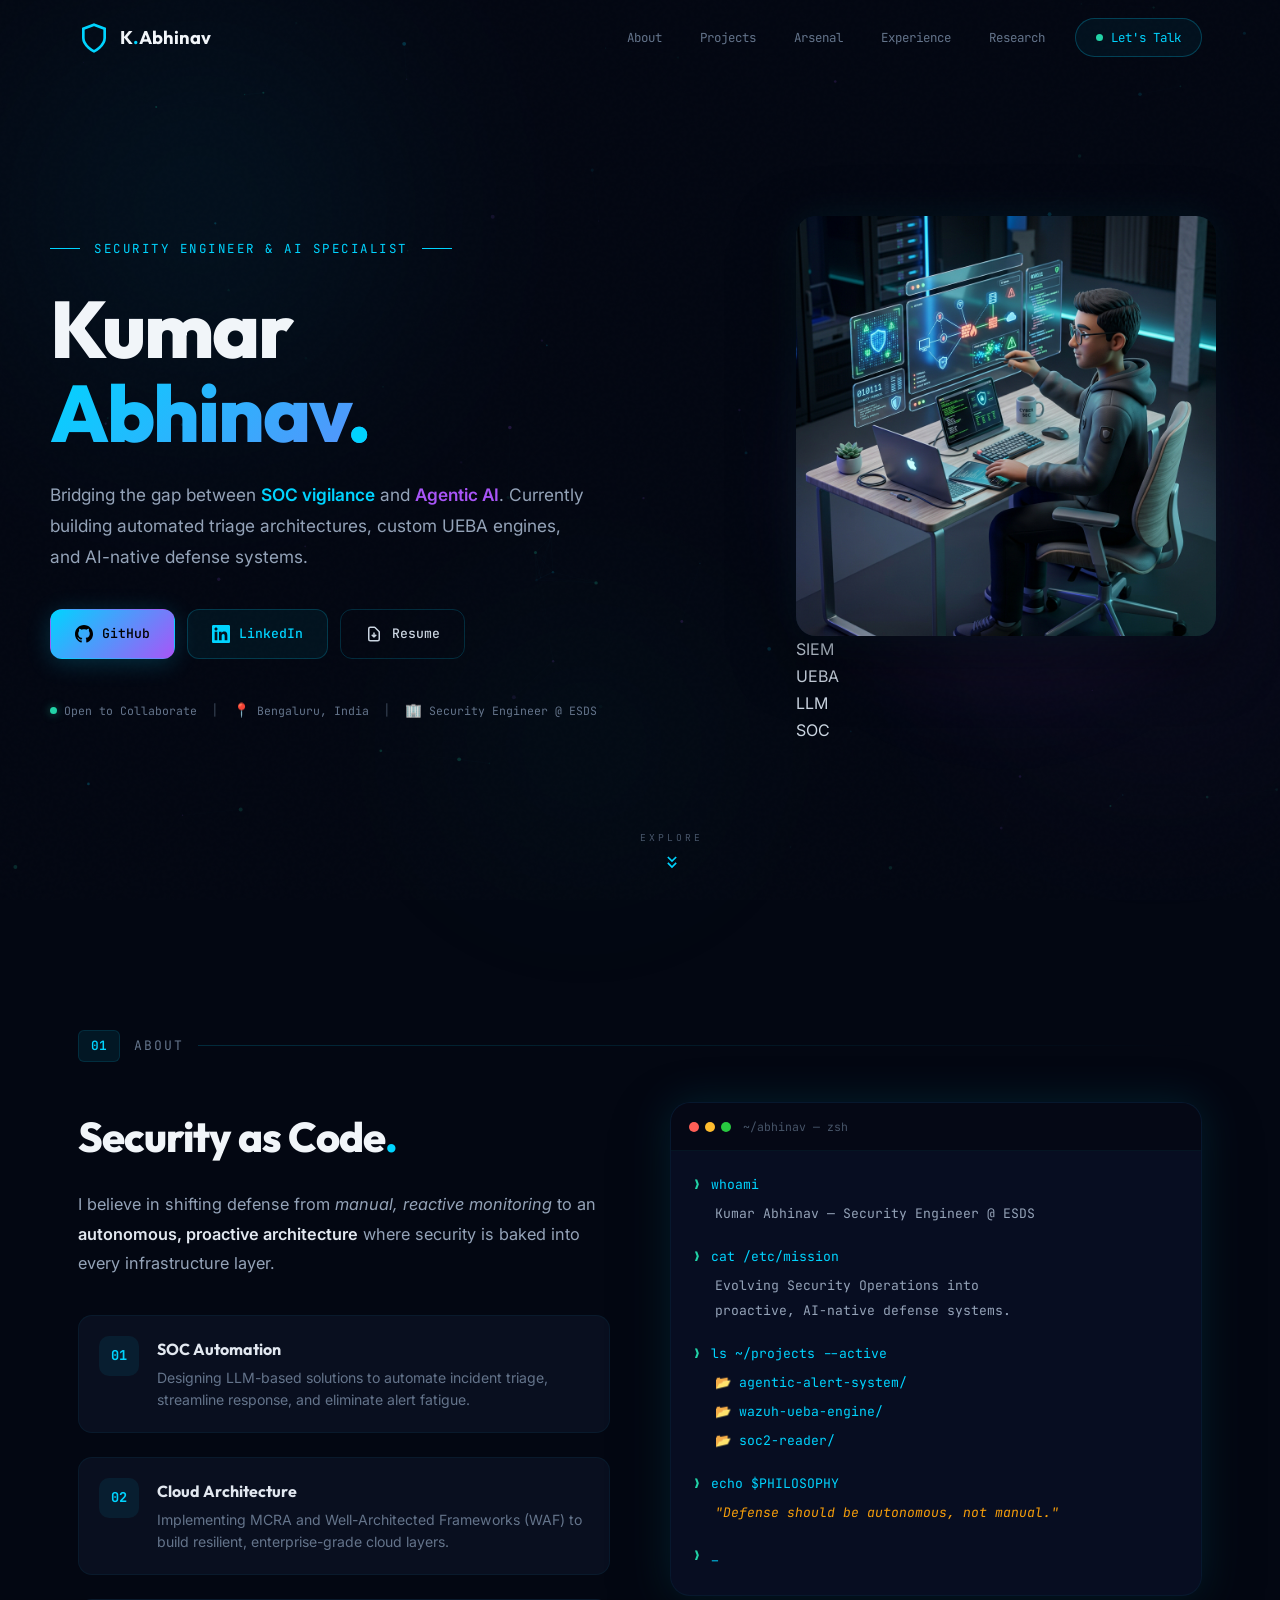
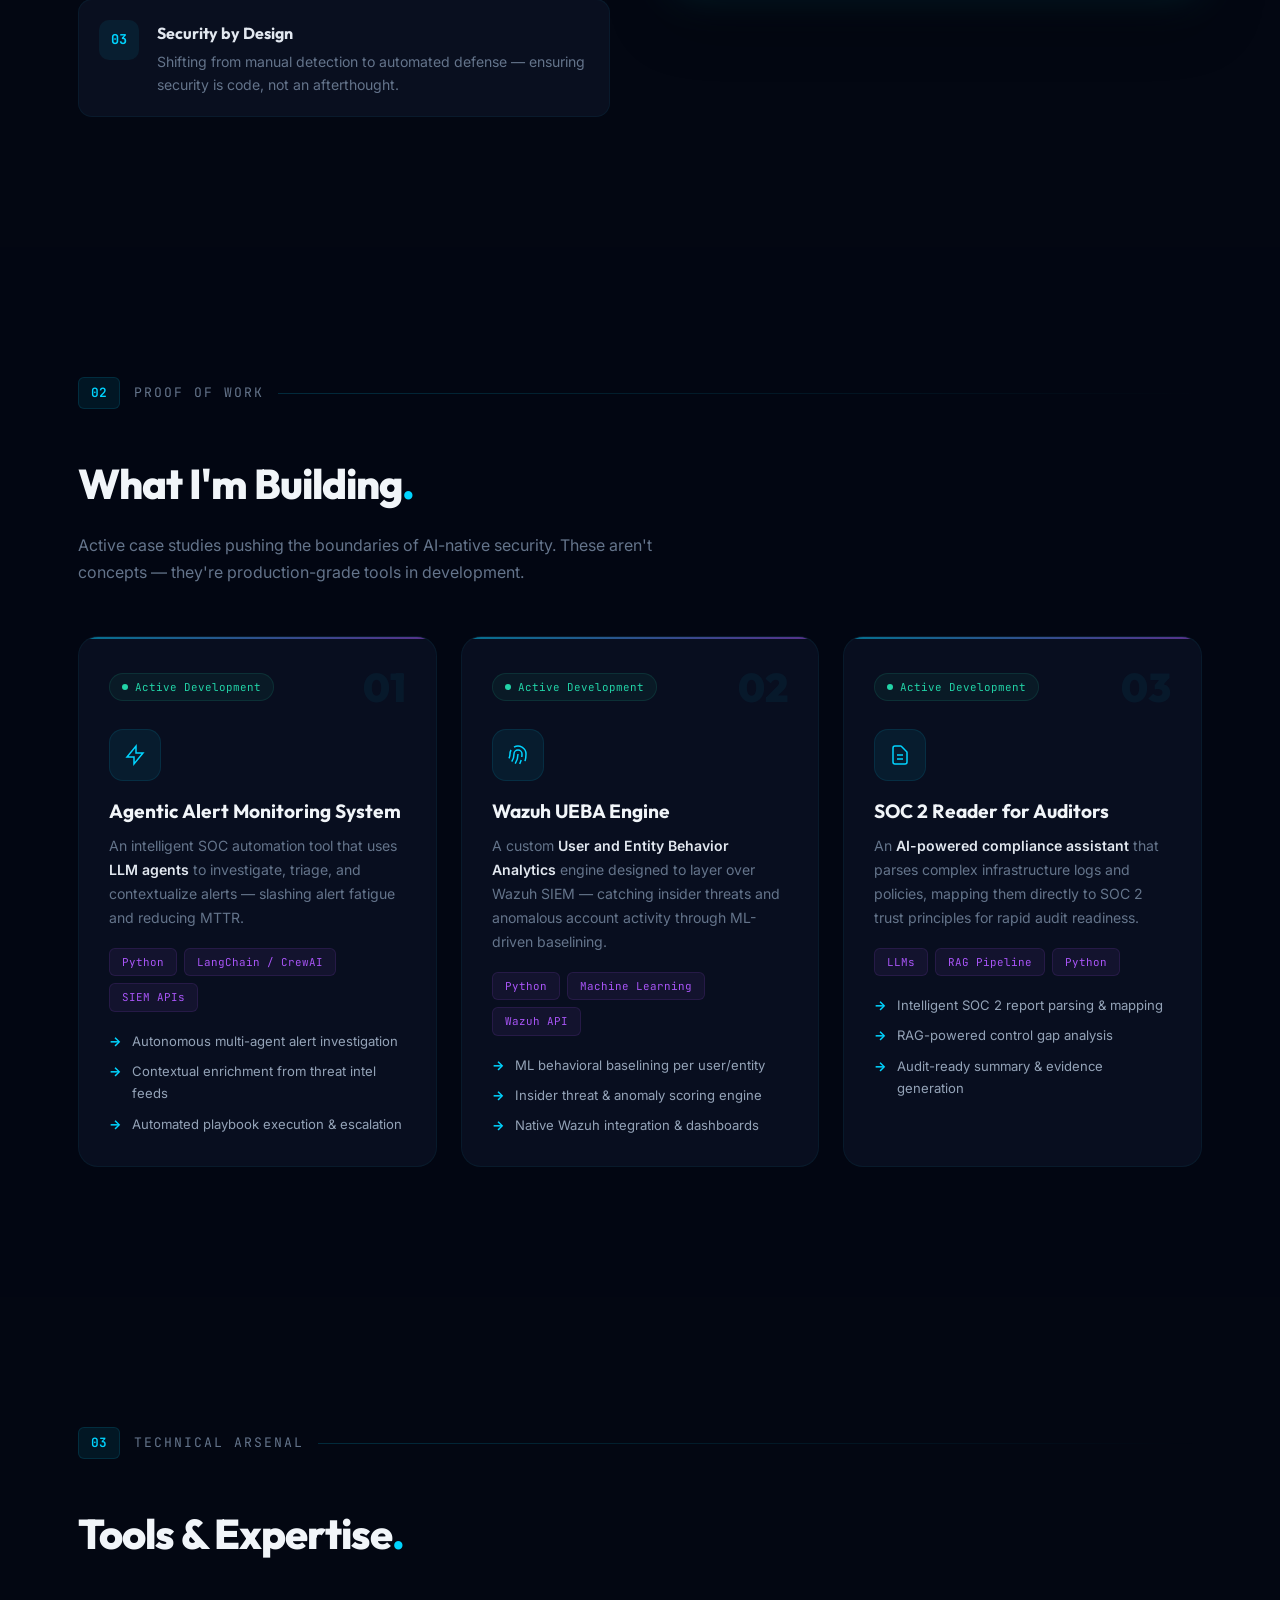
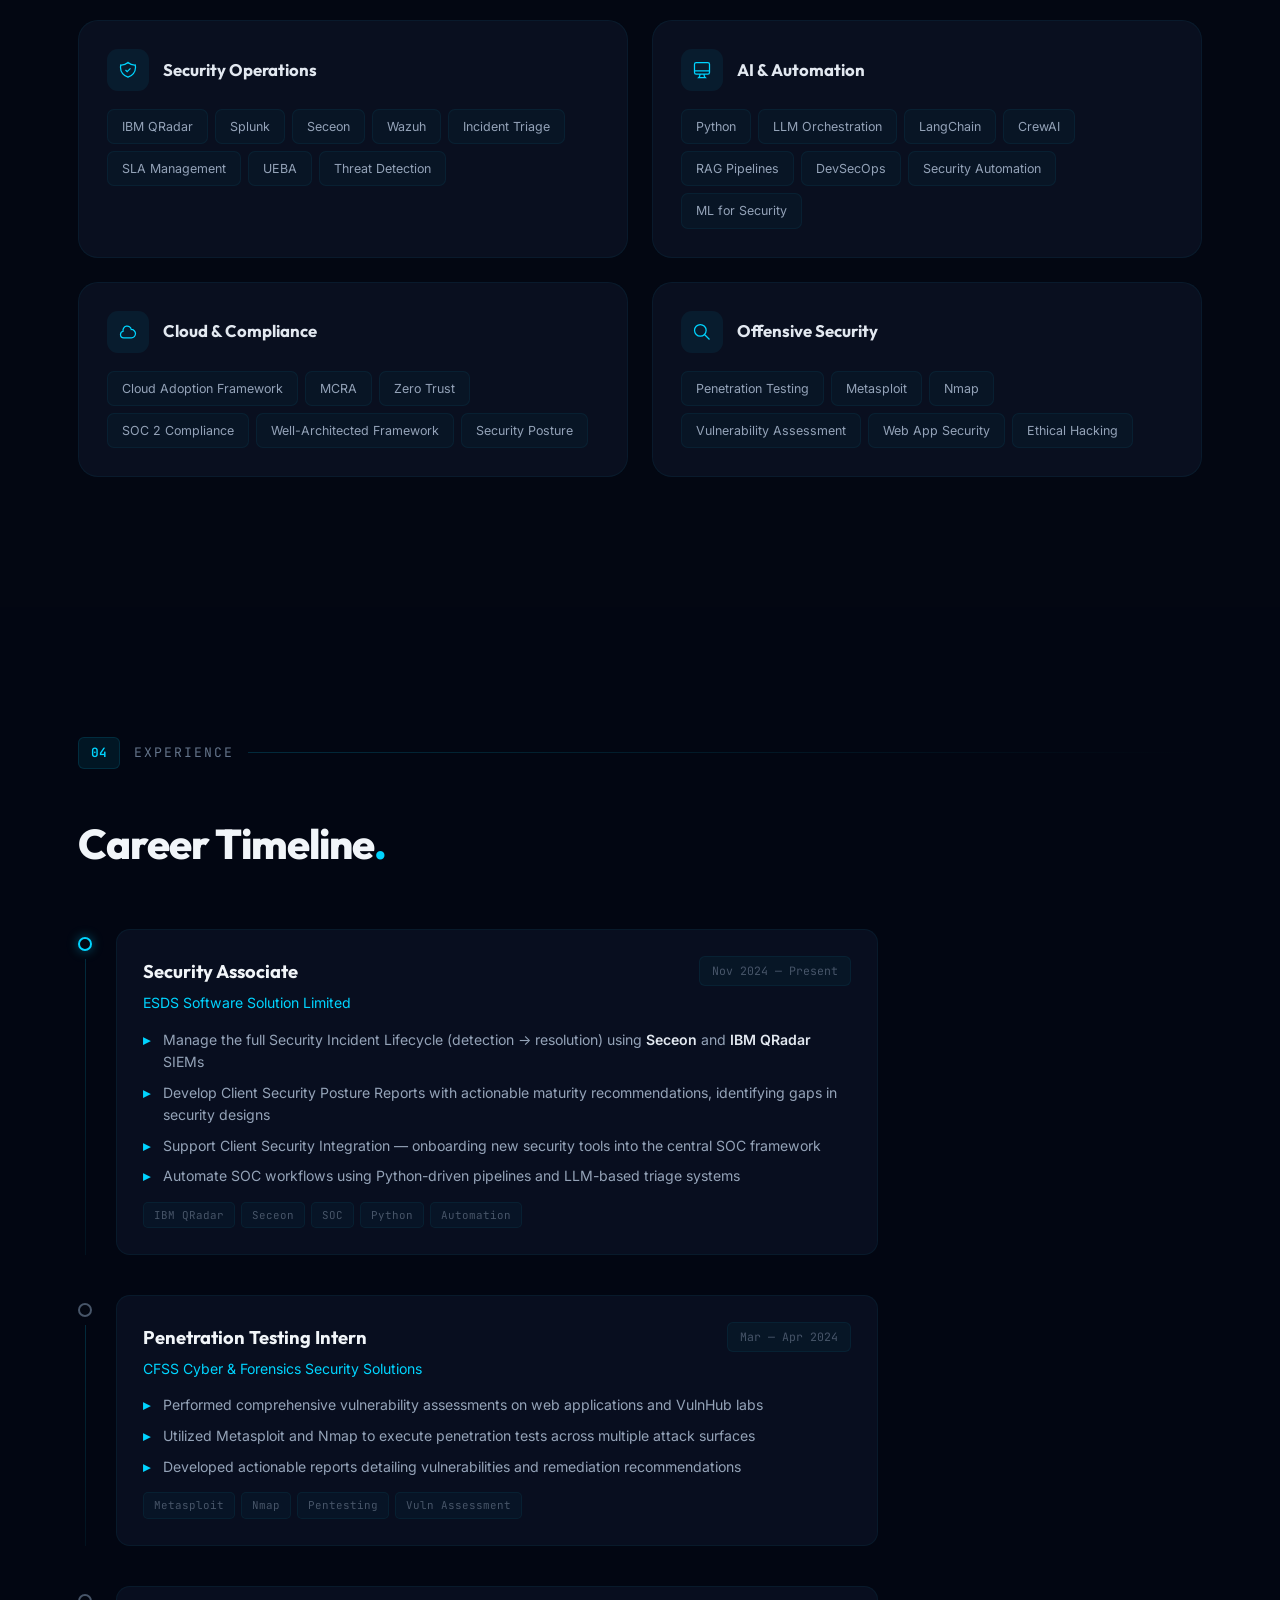
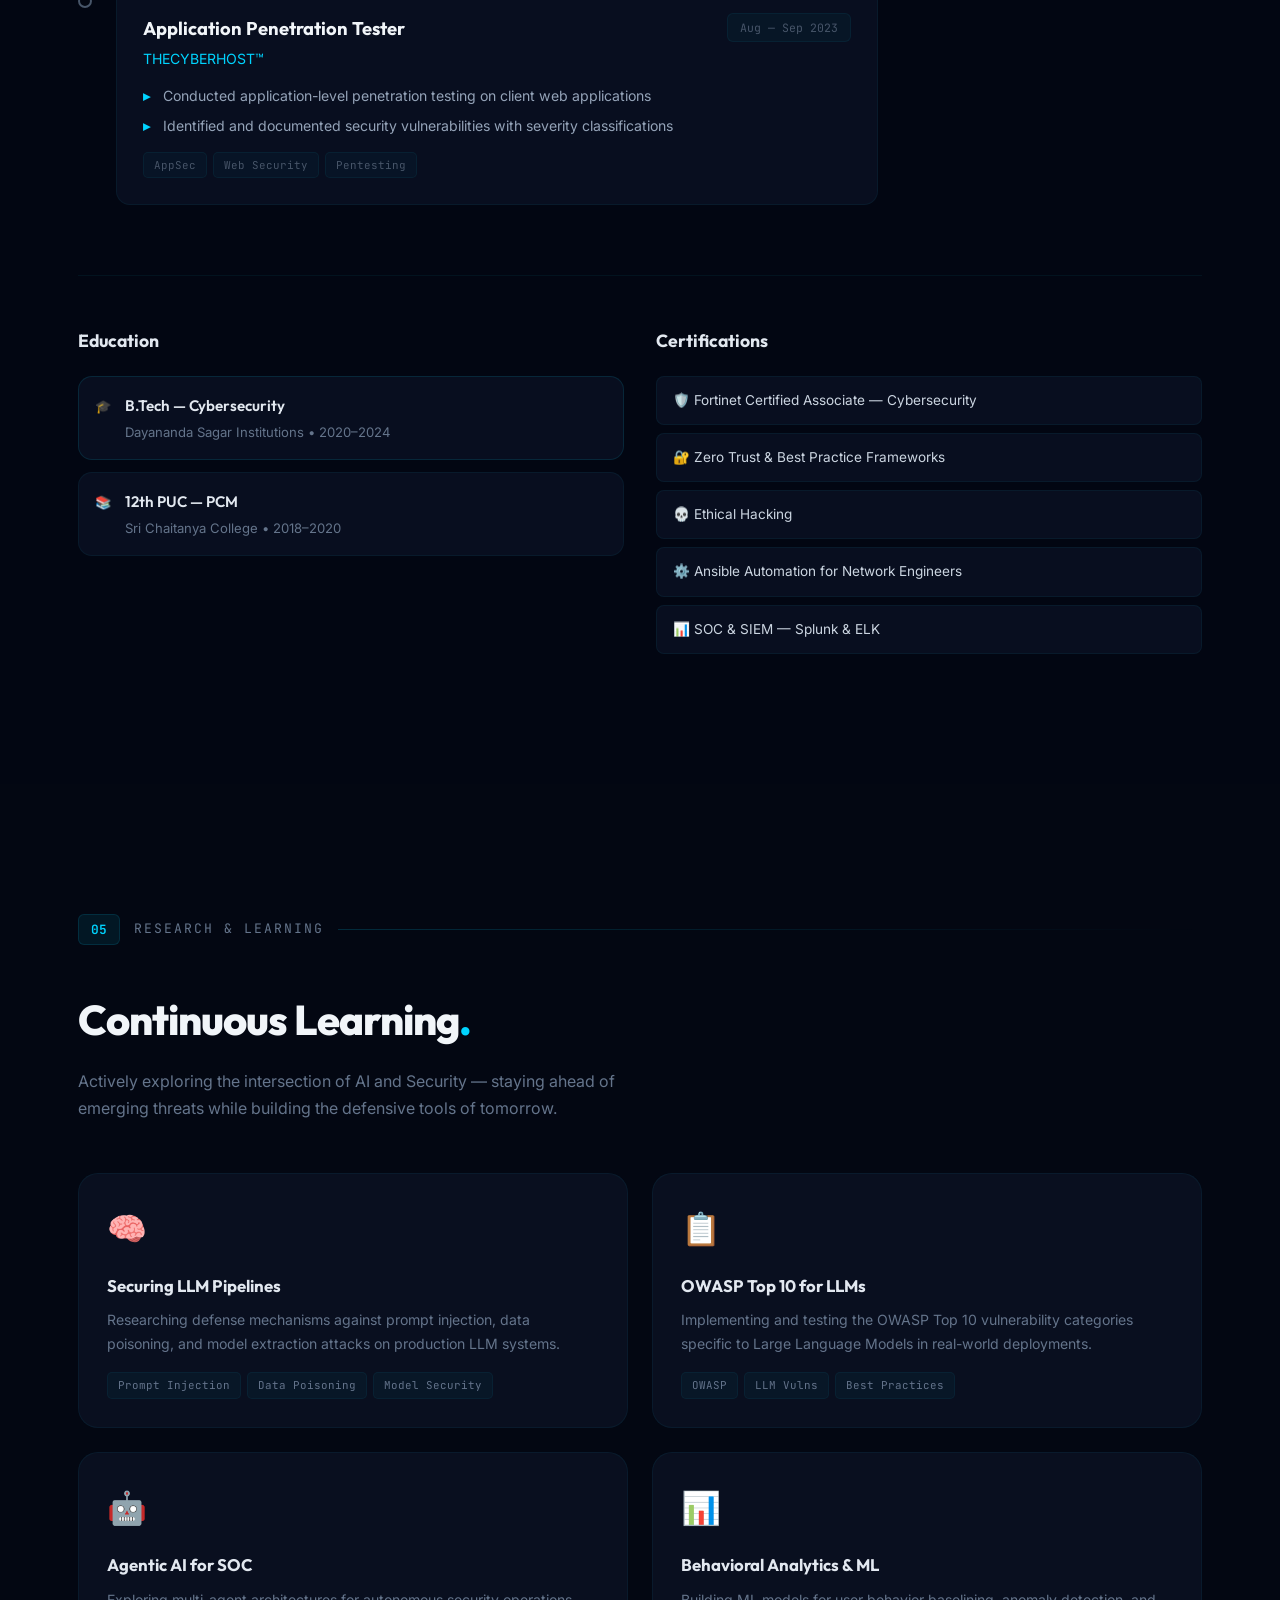
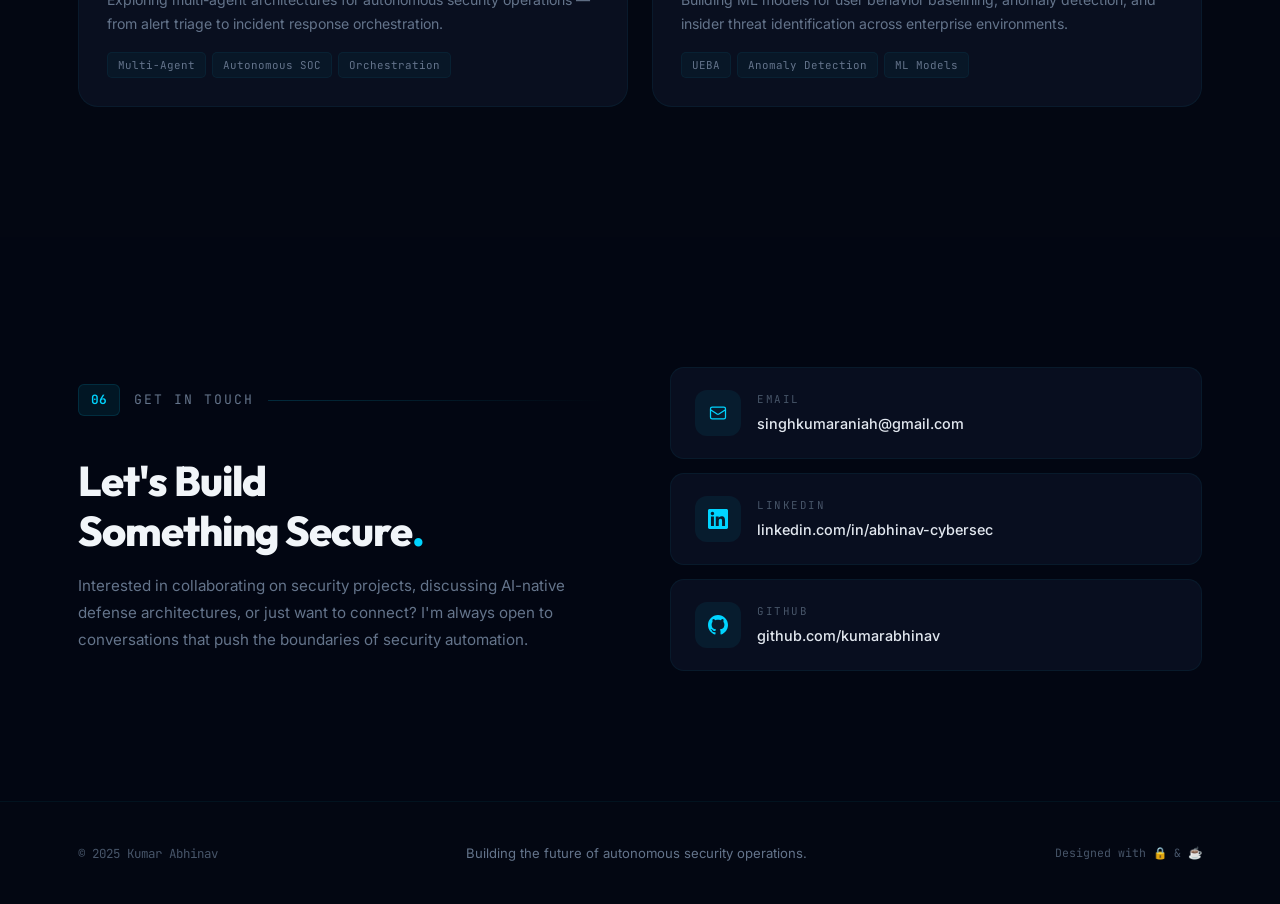
==== commit 2f2ff79c: "Update index.html" ====
--- a/index.html
+++ b/index.html
@@ -12,21 +12,17 @@
     <link rel="stylesheet" href="style.css">
 </head>
 <body>
-    <!-- === Custom Cursor === -->
-    <div class="cursor-dot" id="cursor-dot"></div>
-    <div class="cursor-ring" id="cursor-ring"></div>
-
-    <!-- === Animated Background === -->
+    <!-- Animated Background -->
     <div class="bg-effects">
         <canvas id="particle-canvas"></canvas>
-        <canvas id="hex-grid-canvas"></canvas>
         <div class="bg-gradient-orb orb-1"></div>
         <div class="bg-gradient-orb orb-2"></div>
         <div class="bg-gradient-orb orb-3"></div>
         <div class="bg-noise"></div>
+        <div class="bg-grid"></div>
     </div>
 
-    <!-- === Navigation === -->
+    <!-- Navigation -->
     <nav class="navbar" id="navbar">
         <div class="nav-container">
             <a href="#hero" class="nav-logo">
@@ -42,7 +38,7 @@
                 <a href="#projects" class="nav-link" data-text="Projects">Projects</a>
                 <a href="#arsenal" class="nav-link" data-text="Arsenal">Arsenal</a>
                 <a href="#experience" class="nav-link" data-text="Experience">Experience</a>
-                <a href="research.html" class="nav-link" data-text="Research">Research</a>
+                <a href="#research" class="nav-link" data-text="Research">Research</a>
                 <a href="#contact" class="nav-link nav-cta">
                     <span class="cta-pulse"></span>
                     Let's Talk
@@ -67,18 +63,18 @@
                 </div>
 
                 <h1 class="hero-title">
-                    <span class="title-line title-line-1 glitch" data-text="Kumar">Kumar</span>
-                    <span class="title-line title-line-2 glitch" data-text="Abhinav.">Abhinav<span class="title-accent">.</span></span>
+                    <span class="title-line title-line-1">Kumar</span>
+                    <span class="title-line title-line-2">Abhinav<span class="title-accent">.</span></span>
                 </h1>
 
                 <p class="hero-subtitle">
-                    Bridging the gap between <span class="text-glow">SOC vigilance</span> and
-                    <span class="text-glow-alt">Agentic AI</span>. Currently building automated triage
+                    Bridging the gap between <span class="text-glow">SOC vigilance</span> and 
+                    <span class="text-glow-alt">Agentic AI</span>. Currently building automated triage 
                     architectures, custom UEBA engines, and AI-native defense systems.
                 </p>
 
                 <div class="hero-ctas">
-                    <a href="https://github.com/abhinav7077" target="_blank" rel="noopener" class="cta-btn cta-primary" id="cta-github">
+                    <a href="https://github.com/" target="_blank" rel="noopener" class="cta-btn cta-primary" id="cta-github">
                         <svg class="cta-icon" viewBox="0 0 24 24" fill="currentColor"><path d="M12 0c-6.626 0-12 5.373-12 12 0 5.302 3.438 9.8 8.207 11.387.599.111.793-.261.793-.577v-2.234c-3.338.726-4.033-1.416-4.033-1.416-.546-1.387-1.333-1.756-1.333-1.756-1.089-.745.083-.729.083-.729 1.205.084 1.839 1.237 1.839 1.237 1.07 1.834 2.807 1.304 3.492.997.107-.775.418-1.305.762-1.604-2.665-.305-5.467-1.334-5.467-5.931 0-1.311.469-2.381 1.236-3.221-.124-.303-.535-1.524.117-3.176 0 0 1.008-.322 3.301 1.23.957-.266 1.983-.399 3.003-.404 1.02.005 2.047.138 3.006.404 2.291-1.552 3.297-1.23 3.297-1.23.653 1.653.242 2.874.118 3.176.77.84 1.235 1.911 1.235 3.221 0 4.609-2.807 5.624-5.479 5.921.43.372.823 1.102.823 2.222v3.293c0 .319.192.694.801.576 4.765-1.589 8.199-6.086 8.199-11.386 0-6.627-5.373-12-12-12z"/></svg>
                         <span>GitHub</span>
                     </a>
@@ -110,41 +106,32 @@
                 </div>
             </div>
 
-            <!-- === Hero Visual: Globe + Character + Holo Rings === -->
+            <!-- Hero Visual: 3D Character -->
             <div class="hero-visual">
                 <div class="character-container">
-                    <!-- 3D Globe Canvas -->
-                    <canvas id="globe-canvas" class="globe-canvas" width="320" height="320"></canvas>
-                    <!-- Holographic Rings -->
-                    <div class="holo-ring holo-ring-outer"></div>
-                    <div class="holo-ring holo-ring-inner"></div>
-                    <!-- Hex Grid Overlay -->
-                    <div class="hex-overlay"></div>
-                    <!-- Character Glow -->
                     <div class="character-glow"></div>
-                    <!-- Character Image -->
-                    <img
-                        src="hero-character.png"
-                        alt="3D render of Kumar Abhinav at a cybersecurity workstation"
+                    <div class="character-rings">
+                        <div class="char-ring ring-outer"></div>
+                        <div class="char-ring ring-inner"></div>
+                    </div>
+                    <img 
+                        src="hero-character.png" 
+                        alt="3D claymation render of Kumar Abhinav — cybersecurity engineer at a futuristic workstation with holographic security displays" 
                         class="character-img"
                         loading="eager"
                     >
-                    <!-- === Floating 3D Skill Cards === -->
-                    <div class="float-card fc-1" data-tilt>
-                        <span class="fc-icon">🛡️</span>
-                        <span class="fc-label">SIEM</span>
-                    </div>
-                    <div class="float-card fc-2" data-tilt>
-                        <span class="fc-icon">📊</span>
-                        <span class="fc-label">UEBA</span>
-                    </div>
-                    <div class="float-card fc-3" data-tilt>
-                        <span class="fc-icon">🤖</span>
-                        <span class="fc-label">AI-SOC</span>
-                    </div>
-                    <div class="float-card fc-4" data-tilt>
-                        <span class="fc-icon">🐍</span>
-                        <span class="fc-label">Python</span>
+                    <!-- Floating labels around character -->
+                    <div class="float-tag tag-1">
+                        <span class="ft-dot"></span> SIEM
+                    </div>
+                    <div class="float-tag tag-2">
+                        <span class="ft-dot green"></span> UEBA
+                    </div>
+                    <div class="float-tag tag-3">
+                        <span class="ft-dot purple"></span> LLM
+                    </div>
+                    <div class="float-tag tag-4">
+                        <span class="ft-dot amber"></span> SOC
                     </div>
                 </div>
             </div>
@@ -168,12 +155,15 @@
                 <span class="label-text">About</span>
                 <div class="label-line"></div>
             </div>
+
             <div class="about-layout">
                 <div class="about-left">
-                    <h2 class="about-title">Security as Code<span class="accent-dot">.</span></h2>
+                    <h2 class="about-title">
+                        Security as Code<span class="accent-dot">.</span>
+                    </h2>
                     <p class="about-philosophy">
-                        I believe in shifting defense from <em>manual, reactive monitoring</em> to an
-                        <strong>autonomous, proactive architecture</strong> where security is baked into
+                        I believe in shifting defense from <em>manual, reactive monitoring</em> to an 
+                        <strong>autonomous, proactive architecture</strong> where security is baked into 
                         every infrastructure layer.
                     </p>
                     <div class="about-manifesto">
@@ -203,23 +193,40 @@
                 <div class="about-right">
                     <div class="about-terminal">
                         <div class="term-chrome">
-                            <div class="term-dots"><span></span><span></span><span></span></div>
+                            <div class="term-dots">
+                                <span></span><span></span><span></span>
+                            </div>
                             <span class="term-title">~/abhinav — zsh</span>
                         </div>
-                        <div class="term-body">
-                            <div class="term-line"><span class="term-prompt">❯</span><span class="term-cmd">whoami</span></div>
+                        <div class="term-body" id="terminal-body">
+                            <div class="term-line">
+                                <span class="term-prompt">❯</span>
+                                <span class="term-cmd">whoami</span>
+                            </div>
                             <div class="term-output">Kumar Abhinav — Security Engineer @ ESDS</div>
-                            <div class="term-line"><span class="term-prompt">❯</span><span class="term-cmd">cat /etc/mission</span></div>
+                            <div class="term-line">
+                                <span class="term-prompt">❯</span>
+                                <span class="term-cmd">cat /etc/mission</span>
+                            </div>
                             <div class="term-output">Evolving Security Operations into<br>proactive, AI-native defense systems.</div>
-                            <div class="term-line"><span class="term-prompt">❯</span><span class="term-cmd">ls ~/projects --active</span></div>
+                            <div class="term-line">
+                                <span class="term-prompt">❯</span>
+                                <span class="term-cmd">ls ~/projects --active</span>
+                            </div>
                             <div class="term-output dir-list">
                                 <span>📂 agentic-alert-system/</span>
                                 <span>📂 wazuh-ueba-engine/</span>
                                 <span>📂 soc2-reader/</span>
                             </div>
-                            <div class="term-line"><span class="term-prompt">❯</span><span class="term-cmd">echo $PHILOSOPHY</span></div>
+                            <div class="term-line">
+                                <span class="term-prompt">❯</span>
+                                <span class="term-cmd">echo $PHILOSOPHY</span>
+                            </div>
                             <div class="term-output highlight-output">"Defense should be autonomous, not manual."</div>
-                            <div class="term-line"><span class="term-prompt">❯</span><span class="term-cursor">_</span></div>
+                            <div class="term-line">
+                                <span class="term-prompt">❯</span>
+                                <span class="term-cursor">_</span>
+                            </div>
                         </div>
                     </div>
                 </div>
@@ -235,21 +242,31 @@
                 <span class="label-text">Proof of Work</span>
                 <div class="label-line"></div>
             </div>
+
             <div class="projects-header">
                 <h2 class="projects-title">What I'm Building<span class="accent-dot">.</span></h2>
                 <p class="projects-subtitle">Active case studies pushing the boundaries of AI-native security. These aren't concepts — they're production-grade tools in development.</p>
             </div>
+
             <div class="projects-showcase">
-                <!-- === Project 1 === -->
-                <article class="project-card" data-tilt-card>
-                    <div class="card-laser"></div>
+                <!-- Project 1 -->
+                <article class="project-card" id="project-agentic">
                     <div class="card-border-glow"></div>
                     <div class="card-inner">
                         <div class="card-top">
-                            <div class="card-badge"><span class="badge-pulse"></span>Active Development</div>
+                            <div class="card-badge">
+                                <span class="badge-pulse"></span>
+                                Active Development
+                            </div>
                             <div class="card-number">01</div>
                         </div>
-                        <div class="card-icon-wrap"><div class="card-icon"><svg viewBox="0 0 24 24" fill="none" stroke="currentColor" stroke-width="1.5"><path d="M13 10V3L4 14h7v7l9-11h-7z"/></svg></div></div>
+                        <div class="card-icon-wrap">
+                            <div class="card-icon">
+                                <svg viewBox="0 0 24 24" fill="none" stroke="currentColor" stroke-width="1.5">
+                                    <path d="M13 10V3L4 14h7v7l9-11h-7z"/>
+                                </svg>
+                            </div>
+                        </div>
                         <h3 class="card-title">Agentic Alert Monitoring System</h3>
                         <p class="card-pitch">An intelligent SOC automation tool that uses <strong>LLM agents</strong> to investigate, triage, and contextualize alerts — slashing alert fatigue and reducing MTTR.</p>
                         <div class="card-stack">
@@ -264,18 +281,27 @@
                         </ul>
                     </div>
                 </article>
-                <!-- === Project 2 === -->
-                <article class="project-card" data-tilt-card>
-                    <div class="card-laser"></div>
+
+                <!-- Project 2 -->
+                <article class="project-card" id="project-ueba">
                     <div class="card-border-glow"></div>
                     <div class="card-inner">
                         <div class="card-top">
-                            <div class="card-badge"><span class="badge-pulse"></span>Active Development</div>
+                            <div class="card-badge">
+                                <span class="badge-pulse"></span>
+                                Active Development
+                            </div>
                             <div class="card-number">02</div>
                         </div>
-                        <div class="card-icon-wrap"><div class="card-icon"><svg viewBox="0 0 24 24" fill="none" stroke="currentColor" stroke-width="1.5"><path d="M12 11c0 3.517-1.009 6.799-2.753 9.571m-3.44-2.04l.054-.09A13.916 13.916 0 008 11a4 4 0 118 0c0 1.017-.07 2.019-.203 3m-2.118 6.844A21.88 21.88 0 0015.171 17m3.839 1.132c.645-2.266.99-4.659.99-7.132A8 8 0 008 4.07M3 15.364c.64-1.319 1-2.8 1-4.364 0-1.457.39-2.823 1.07-4"/></svg></div></div>
+                        <div class="card-icon-wrap">
+                            <div class="card-icon">
+                                <svg viewBox="0 0 24 24" fill="none" stroke="currentColor" stroke-width="1.5">
+                                    <path d="M12 11c0 3.517-1.009 6.799-2.753 9.571m-3.44-2.04l.054-.09A13.916 13.916 0 008 11a4 4 0 118 0c0 1.017-.07 2.019-.203 3m-2.118 6.844A21.88 21.88 0 0015.171 17m3.839 1.132c.645-2.266.99-4.659.99-7.132A8 8 0 008 4.07M3 15.364c.64-1.319 1-2.8 1-4.364 0-1.457.39-2.823 1.07-4"/>
+                                </svg>
+                            </div>
+                        </div>
                         <h3 class="card-title">Wazuh UEBA Engine</h3>
-                        <p class="card-pitch">A custom <strong>User and Entity Behavior Analytics</strong> engine designed to layer over Wazuh SIEM — catching insider threats through ML-driven baselining.</p>
+                        <p class="card-pitch">A custom <strong>User and Entity Behavior Analytics</strong> engine designed to layer over Wazuh SIEM — catching insider threats and anomalous account activity through ML-driven baselining.</p>
                         <div class="card-stack">
                             <span class="stack-chip">Python</span>
                             <span class="stack-chip">Machine Learning</span>
@@ -288,18 +314,27 @@
                         </ul>
                     </div>
                 </article>
-                <!-- === Project 3 === -->
-                <article class="project-card" data-tilt-card>
-                    <div class="card-laser"></div>
+
+                <!-- Project 3 -->
+                <article class="project-card" id="project-soc2">
                     <div class="card-border-glow"></div>
                     <div class="card-inner">
                         <div class="card-top">
-                            <div class="card-badge"><span class="badge-pulse"></span>Active Development</div>
+                            <div class="card-badge">
+                                <span class="badge-pulse"></span>
+                                Active Development
+                            </div>
                             <div class="card-number">03</div>
                         </div>
-                        <div class="card-icon-wrap"><div class="card-icon"><svg viewBox="0 0 24 24" fill="none" stroke="currentColor" stroke-width="1.5"><path d="M9 12h6m-6 4h6m2 5H7a2 2 0 01-2-2V5a2 2 0 012-2h5.586a1 1 0 01.707.293l5.414 5.414a1 1 0 01.293.707V19a2 2 0 01-2 2z"/></svg></div></div>
+                        <div class="card-icon-wrap">
+                            <div class="card-icon">
+                                <svg viewBox="0 0 24 24" fill="none" stroke="currentColor" stroke-width="1.5">
+                                    <path d="M9 12h6m-6 4h6m2 5H7a2 2 0 01-2-2V5a2 2 0 012-2h5.586a1 1 0 01.707.293l5.414 5.414a1 1 0 01.293.707V19a2 2 0 01-2 2z"/>
+                                </svg>
+                            </div>
+                        </div>
                         <h3 class="card-title">SOC 2 Reader for Auditors</h3>
-                        <p class="card-pitch">An <strong>AI-powered compliance assistant</strong> that parses complex infrastructure logs and policies, mapping them to SOC 2 trust principles.</p>
+                        <p class="card-pitch">An <strong>AI-powered compliance assistant</strong> that parses complex infrastructure logs and policies, mapping them directly to SOC 2 trust principles for rapid audit readiness.</p>
                         <div class="card-stack">
                             <span class="stack-chip">LLMs</span>
                             <span class="stack-chip">RAG Pipeline</span>
@@ -324,58 +359,79 @@
                 <span class="label-text">Technical Arsenal</span>
                 <div class="label-line"></div>
             </div>
+
             <h2 class="arsenal-title">Tools & Expertise<span class="accent-dot">.</span></h2>
+
             <div class="arsenal-grid">
-                <!-- === Security Operations === -->
                 <div class="arsenal-category" data-category="secops">
                     <div class="cat-header">
-                        <div class="cat-icon"><svg viewBox="0 0 24 24" fill="none" stroke="currentColor" stroke-width="1.5"><path d="M9 12l2 2 4-4m5.618-4.016A11.955 11.955 0 0112 2.944a11.955 11.955 0 01-8.618 3.04A12.02 12.02 0 003 9c0 5.591 3.824 10.29 9 11.622 5.176-1.332 9-6.03 9-11.622 0-1.042-.133-2.052-.382-3.016z"/></svg></div>
+                        <div class="cat-icon">
+                            <svg viewBox="0 0 24 24" fill="none" stroke="currentColor" stroke-width="1.5"><path d="M9 12l2 2 4-4m5.618-4.016A11.955 11.955 0 0112 2.944a11.955 11.955 0 01-8.618 3.04A12.02 12.02 0 003 9c0 5.591 3.824 10.29 9 11.622 5.176-1.332 9-6.03 9-11.622 0-1.042-.133-2.052-.382-3.016z"/></svg>
+                        </div>
                         <h3>Security Operations</h3>
                     </div>
-                    <div class="skill-meters">
-                        <div class="skill-meter" data-percent="92" data-color="cyan"><svg viewBox="0 0 80 80"><circle class="meter-bg" cx="40" cy="40" r="34"/><circle class="meter-fill" cx="40" cy="40" r="34"/></svg><span class="meter-label">QRadar</span></div>
-                        <div class="skill-meter" data-percent="88" data-color="cyan"><svg viewBox="0 0 80 80"><circle class="meter-bg" cx="40" cy="40" r="34"/><circle class="meter-fill" cx="40" cy="40" r="34"/></svg><span class="meter-label">Splunk</span></div>
-                        <div class="skill-meter" data-percent="90" data-color="cyan"><svg viewBox="0 0 80 80"><circle class="meter-bg" cx="40" cy="40" r="34"/><circle class="meter-fill" cx="40" cy="40" r="34"/></svg><span class="meter-label">Wazuh</span></div>
-                        <div class="skill-meter" data-percent="85" data-color="cyan"><svg viewBox="0 0 80 80"><circle class="meter-bg" cx="40" cy="40" r="34"/><circle class="meter-fill" cx="40" cy="40" r="34"/></svg><span class="meter-label">Triage</span></div>
-                    </div>
-                </div>
-                <!-- === AI & Automation === -->
+                    <div class="cat-skills">
+                        <div class="skill-pill">IBM QRadar</div>
+                        <div class="skill-pill">Splunk</div>
+                        <div class="skill-pill">Seceon</div>
+                        <div class="skill-pill">Wazuh</div>
+                        <div class="skill-pill">Incident Triage</div>
+                        <div class="skill-pill">SLA Management</div>
+                        <div class="skill-pill">UEBA</div>
+                        <div class="skill-pill">Threat Detection</div>
+                    </div>
+                </div>
+
                 <div class="arsenal-category" data-category="ai">
                     <div class="cat-header">
-                        <div class="cat-icon"><svg viewBox="0 0 24 24" fill="none" stroke="currentColor" stroke-width="1.5"><path d="M9.75 17L9 20l-1 1h8l-1-1-.75-3M3 13h18M5 17h14a2 2 0 002-2V5a2 2 0 00-2-2H5a2 2 0 00-2 2v10a2 2 0 002 2z"/></svg></div>
+                        <div class="cat-icon">
+                            <svg viewBox="0 0 24 24" fill="none" stroke="currentColor" stroke-width="1.5"><path d="M9.75 17L9 20l-1 1h8l-1-1-.75-3M3 13h18M5 17h14a2 2 0 002-2V5a2 2 0 00-2-2H5a2 2 0 00-2 2v10a2 2 0 002 2z"/></svg>
+                        </div>
                         <h3>AI & Automation</h3>
                     </div>
-                    <div class="skill-meters">
-                        <div class="skill-meter" data-percent="95" data-color="purple"><svg viewBox="0 0 80 80"><circle class="meter-bg" cx="40" cy="40" r="34"/><circle class="meter-fill" cx="40" cy="40" r="34"/></svg><span class="meter-label">Python</span></div>
-                        <div class="skill-meter" data-percent="82" data-color="purple"><svg viewBox="0 0 80 80"><circle class="meter-bg" cx="40" cy="40" r="34"/><circle class="meter-fill" cx="40" cy="40" r="34"/></svg><span class="meter-label">LangChain</span></div>
-                        <div class="skill-meter" data-percent="78" data-color="purple"><svg viewBox="0 0 80 80"><circle class="meter-bg" cx="40" cy="40" r="34"/><circle class="meter-fill" cx="40" cy="40" r="34"/></svg><span class="meter-label">RAG</span></div>
-                        <div class="skill-meter" data-percent="80" data-color="purple"><svg viewBox="0 0 80 80"><circle class="meter-bg" cx="40" cy="40" r="34"/><circle class="meter-fill" cx="40" cy="40" r="34"/></svg><span class="meter-label">ML</span></div>
-                    </div>
-                </div>
-                <!-- === Cloud & Compliance === -->
+                    <div class="cat-skills">
+                        <div class="skill-pill">Python</div>
+                        <div class="skill-pill">LLM Orchestration</div>
+                        <div class="skill-pill">LangChain</div>
+                        <div class="skill-pill">CrewAI</div>
+                        <div class="skill-pill">RAG Pipelines</div>
+                        <div class="skill-pill">DevSecOps</div>
+                        <div class="skill-pill">Security Automation</div>
+                        <div class="skill-pill">ML for Security</div>
+                    </div>
+                </div>
+
                 <div class="arsenal-category" data-category="cloud">
                     <div class="cat-header">
-                        <div class="cat-icon"><svg viewBox="0 0 24 24" fill="none" stroke="currentColor" stroke-width="1.5"><path d="M3 15a4 4 0 004 4h9a5 5 0 10-.1-9.999 5.002 5.002 0 10-9.78 2.096A4.001 4.001 0 003 15z"/></svg></div>
+                        <div class="cat-icon">
+                            <svg viewBox="0 0 24 24" fill="none" stroke="currentColor" stroke-width="1.5"><path d="M3 15a4 4 0 004 4h9a5 5 0 10-.1-9.999 5.002 5.002 0 10-9.78 2.096A4.001 4.001 0 003 15z"/></svg>
+                        </div>
                         <h3>Cloud & Compliance</h3>
                     </div>
-                    <div class="skill-meters">
-                        <div class="skill-meter" data-percent="85" data-color="green"><svg viewBox="0 0 80 80"><circle class="meter-bg" cx="40" cy="40" r="34"/><circle class="meter-fill" cx="40" cy="40" r="34"/></svg><span class="meter-label">Zero Trust</span></div>
-                        <div class="skill-meter" data-percent="82" data-color="green"><svg viewBox="0 0 80 80"><circle class="meter-bg" cx="40" cy="40" r="34"/><circle class="meter-fill" cx="40" cy="40" r="34"/></svg><span class="meter-label">SOC 2</span></div>
-                        <div class="skill-meter" data-percent="80" data-color="green"><svg viewBox="0 0 80 80"><circle class="meter-bg" cx="40" cy="40" r="34"/><circle class="meter-fill" cx="40" cy="40" r="34"/></svg><span class="meter-label">CAF</span></div>
-                        <div class="skill-meter" data-percent="75" data-color="green"><svg viewBox="0 0 80 80"><circle class="meter-bg" cx="40" cy="40" r="34"/><circle class="meter-fill" cx="40" cy="40" r="34"/></svg><span class="meter-label">DevSecOps</span></div>
-                    </div>
-                </div>
-                <!-- === Offensive Security === -->
+                    <div class="cat-skills">
+                        <div class="skill-pill">Cloud Adoption Framework</div>
+                        <div class="skill-pill">MCRA</div>
+                        <div class="skill-pill">Zero Trust</div>
+                        <div class="skill-pill">SOC 2 Compliance</div>
+                        <div class="skill-pill">Well-Architected Framework</div>
+                        <div class="skill-pill">Security Posture</div>
+                    </div>
+                </div>
+
                 <div class="arsenal-category" data-category="offensive">
                     <div class="cat-header">
-                        <div class="cat-icon"><svg viewBox="0 0 24 24" fill="none" stroke="currentColor" stroke-width="1.5"><path d="M21 21l-6-6m2-5a7 7 0 11-14 0 7 7 0 0114 0z"/></svg></div>
+                        <div class="cat-icon">
+                            <svg viewBox="0 0 24 24" fill="none" stroke="currentColor" stroke-width="1.5"><path d="M21 21l-6-6m2-5a7 7 0 11-14 0 7 7 0 0114 0z"/></svg>
+                        </div>
                         <h3>Offensive Security</h3>
                     </div>
-                    <div class="skill-meters">
-                        <div class="skill-meter" data-percent="88" data-color="cyan"><svg viewBox="0 0 80 80"><circle class="meter-bg" cx="40" cy="40" r="34"/><circle class="meter-fill" cx="40" cy="40" r="34"/></svg><span class="meter-label">Pentest</span></div>
-                        <div class="skill-meter" data-percent="85" data-color="cyan"><svg viewBox="0 0 80 80"><circle class="meter-bg" cx="40" cy="40" r="34"/><circle class="meter-fill" cx="40" cy="40" r="34"/></svg><span class="meter-label">Nmap</span></div>
-                        <div class="skill-meter" data-percent="82" data-color="cyan"><svg viewBox="0 0 80 80"><circle class="meter-bg" cx="40" cy="40" r="34"/><circle class="meter-fill" cx="40" cy="40" r="34"/></svg><span class="meter-label">Metasploit</span></div>
-                        <div class="skill-meter" data-percent="80" data-color="cyan"><svg viewBox="0 0 80 80"><circle class="meter-bg" cx="40" cy="40" r="34"/><circle class="meter-fill" cx="40" cy="40" r="34"/></svg><span class="meter-label">WebSec</span></div>
+                    <div class="cat-skills">
+                        <div class="skill-pill">Penetration Testing</div>
+                        <div class="skill-pill">Metasploit</div>
+                        <div class="skill-pill">Nmap</div>
+                        <div class="skill-pill">Vulnerability Assessment</div>
+                        <div class="skill-pill">Web App Security</div>
+                        <div class="skill-pill">Ethical Hacking</div>
                     </div>
                 </div>
             </div>
@@ -390,29 +446,48 @@
                 <span class="label-text">Experience</span>
                 <div class="label-line"></div>
             </div>
+
             <h2 class="exp-title">Career Timeline<span class="accent-dot">.</span></h2>
-            <div class="timeline timeline-3d">
-                <div class="tl-item" data-depth="0">
-                    <div class="tl-line-wrap"><div class="tl-dot active"></div><div class="tl-line"></div></div>
+
+            <div class="timeline">
+                <!-- EXP 1 -->
+                <div class="tl-item">
+                    <div class="tl-line-wrap">
+                        <div class="tl-dot active"></div>
+                        <div class="tl-line"></div>
+                    </div>
                     <div class="tl-card">
                         <div class="tl-card-top">
-                            <div><h3 class="tl-role">Security Associate</h3><span class="tl-company">ESDS Software Solution Limited</span></div>
+                            <div>
+                                <h3 class="tl-role">Security Associate</h3>
+                                <span class="tl-company">ESDS Software Solution Limited</span>
+                            </div>
                             <span class="tl-date">Nov 2024 — Present</span>
                         </div>
                         <ul class="tl-details">
                             <li>Manage the full Security Incident Lifecycle (detection → resolution) using <strong>Seceon</strong> and <strong>IBM QRadar</strong> SIEMs</li>
-                            <li>Develop Client Security Posture Reports with actionable maturity recommendations</li>
-                            <li>Support Client Security Integration — onboarding new security tools into central SOC</li>
+                            <li>Develop Client Security Posture Reports with actionable maturity recommendations, identifying gaps in security designs</li>
+                            <li>Support Client Security Integration — onboarding new security tools into the central SOC framework</li>
                             <li>Automate SOC workflows using Python-driven pipelines and LLM-based triage systems</li>
                         </ul>
-                        <div class="tl-techs"><span>IBM QRadar</span><span>Seceon</span><span>SOC</span><span>Python</span><span>Automation</span></div>
-                    </div>
-                </div>
-                <div class="tl-item" data-depth="1">
-                    <div class="tl-line-wrap"><div class="tl-dot"></div><div class="tl-line"></div></div>
+                        <div class="tl-techs">
+                            <span>IBM QRadar</span><span>Seceon</span><span>SOC</span><span>Python</span><span>Automation</span>
+                        </div>
+                    </div>
+                </div>
+
+                <!-- EXP 2 -->
+                <div class="tl-item">
+                    <div class="tl-line-wrap">
+                        <div class="tl-dot"></div>
+                        <div class="tl-line"></div>
+                    </div>
                     <div class="tl-card">
                         <div class="tl-card-top">
-                            <div><h3 class="tl-role">Penetration Testing Intern</h3><span class="tl-company">CFSS Cyber & Forensics Security Solutions</span></div>
+                            <div>
+                                <h3 class="tl-role">Penetration Testing Intern</h3>
+                                <span class="tl-company">CFSS Cyber & Forensics Security Solutions</span>
+                            </div>
                             <span class="tl-date">Mar — Apr 2024</span>
                         </div>
                         <ul class="tl-details">
@@ -420,30 +495,54 @@
                             <li>Utilized Metasploit and Nmap to execute penetration tests across multiple attack surfaces</li>
                             <li>Developed actionable reports detailing vulnerabilities and remediation recommendations</li>
                         </ul>
-                        <div class="tl-techs"><span>Metasploit</span><span>Nmap</span><span>Pentesting</span><span>Vuln Assessment</span></div>
-                    </div>
-                </div>
-                <div class="tl-item" data-depth="2">
-                    <div class="tl-line-wrap"><div class="tl-dot"></div></div>
+                        <div class="tl-techs">
+                            <span>Metasploit</span><span>Nmap</span><span>Pentesting</span><span>Vuln Assessment</span>
+                        </div>
+                    </div>
+                </div>
+
+                <!-- EXP 3 -->
+                <div class="tl-item">
+                    <div class="tl-line-wrap">
+                        <div class="tl-dot"></div>
+                    </div>
                     <div class="tl-card">
                         <div class="tl-card-top">
-                            <div><h3 class="tl-role">Application Penetration Tester</h3><span class="tl-company">THECYBERHOST™</span></div>
+                            <div>
+                                <h3 class="tl-role">Application Penetration Tester</h3>
+                                <span class="tl-company">THECYBERHOST™</span>
+                            </div>
                             <span class="tl-date">Aug — Sep 2023</span>
                         </div>
                         <ul class="tl-details">
                             <li>Conducted application-level penetration testing on client web applications</li>
                             <li>Identified and documented security vulnerabilities with severity classifications</li>
                         </ul>
-                        <div class="tl-techs"><span>AppSec</span><span>Web Security</span><span>Pentesting</span></div>
-                    </div>
-                </div>
-            </div>
-            <!-- === Credentials === -->
+                        <div class="tl-techs">
+                            <span>AppSec</span><span>Web Security</span><span>Pentesting</span>
+                        </div>
+                    </div>
+                </div>
+            </div>
+
+            <!-- Education & Certs inline -->
             <div class="credentials-row">
                 <div class="cred-block">
                     <h3 class="cred-heading">Education</h3>
-                    <div class="cred-item main-cred"><span class="cred-emoji">🎓</span><div><strong>B.Tech — Cybersecurity</strong><span>Dayananda Sagar Institutions • 2020–2024</span></div></div>
-                    <div class="cred-item"><span class="cred-emoji">📚</span><div><strong>12th PUC — PCM</strong><span>Sri Chaitanya College • 2018–2020</span></div></div>
+                    <div class="cred-item main-cred">
+                        <span class="cred-emoji">🎓</span>
+                        <div>
+                            <strong>B.Tech — Cybersecurity</strong>
+                            <span>Dayananda Sagar Institutions • 2020–2024</span>
+                        </div>
+                    </div>
+                    <div class="cred-item">
+                        <span class="cred-emoji">📚</span>
+                        <div>
+                            <strong>12th PUC — PCM</strong>
+                            <span>Sri Chaitanya College • 2018–2020</span>
+                        </div>
+                    </div>
                 </div>
                 <div class="cred-block">
                     <h3 class="cred-heading">Certifications</h3>
@@ -467,22 +566,60 @@
                 <span class="label-text">Research & Learning</span>
                 <div class="label-line"></div>
             </div>
+
             <div class="research-layout">
                 <div class="research-intro">
                     <h2 class="research-title">Continuous Learning<span class="accent-dot">.</span></h2>
-                    <p class="research-desc">Actively exploring the intersection of AI and Security — staying ahead of emerging threats while building the defensive tools of tomorrow.</p>
-                </div>
+                    <p class="research-desc">
+                        Actively exploring the intersection of AI and Security — staying ahead of emerging threats 
+                        while building the defensive tools of tomorrow.
+                    </p>
+                </div>
+
                 <div class="research-grid">
-                    <div class="research-card"><div class="rc-icon">🧠</div><h4>Securing LLM Pipelines</h4><p>Researching defense mechanisms against prompt injection, data poisoning, and model extraction attacks on production LLM systems.</p><div class="rc-tags"><span>Prompt Injection</span><span>Data Poisoning</span><span>Model Security</span></div></div>
-                    <div class="research-card"><div class="rc-icon">📋</div><h4>OWASP Top 10 for LLMs</h4><p>Implementing and testing the OWASP Top 10 vulnerability categories specific to Large Language Models in real-world deployments.</p><div class="rc-tags"><span>OWASP</span><span>LLM Vulns</span><span>Best Practices</span></div></div>
-                    <div class="research-card"><div class="rc-icon">🤖</div><h4>Agentic AI for SOC</h4><p>Exploring multi-agent architectures for autonomous security operations — from alert triage to incident response orchestration.</p><div class="rc-tags"><span>Multi-Agent</span><span>Autonomous SOC</span><span>Orchestration</span></div></div>
-                    <div class="research-card"><div class="rc-icon">📊</div><h4>Behavioral Analytics & ML</h4><p>Building ML models for user behavior baselining, anomaly detection, and insider threat identification across enterprise environments.</p><div class="rc-tags"><span>UEBA</span><span>Anomaly Detection</span><span>ML Models</span></div></div>
-                </div>
-                <div class="research-cta-wrap">
-                    <a href="research.html" class="cta-btn cta-secondary research-link-btn" id="view-all-research">
-                        <span>View All Research Articles</span>
-                        <span class="feat-arrow">→</span>
-                    </a>
+                    <div class="research-card" id="research-llm">
+                        <div class="rc-icon">🧠</div>
+                        <h4>Securing LLM Pipelines</h4>
+                        <p>Researching defense mechanisms against prompt injection, data poisoning, and model extraction attacks on production LLM systems.</p>
+                        <div class="rc-tags">
+                            <span>Prompt Injection</span>
+                            <span>Data Poisoning</span>
+                            <span>Model Security</span>
+                        </div>
+                    </div>
+
+                    <div class="research-card" id="research-owasp">
+                        <div class="rc-icon">📋</div>
+                        <h4>OWASP Top 10 for LLMs</h4>
+                        <p>Implementing and testing the OWASP Top 10 vulnerability categories specific to Large Language Models in real-world deployments.</p>
+                        <div class="rc-tags">
+                            <span>OWASP</span>
+                            <span>LLM Vulns</span>
+                            <span>Best Practices</span>
+                        </div>
+                    </div>
+
+                    <div class="research-card" id="research-agentic">
+                        <div class="rc-icon">🤖</div>
+                        <h4>Agentic AI for SOC</h4>
+                        <p>Exploring multi-agent architectures for autonomous security operations — from alert triage to incident response orchestration.</p>
+                        <div class="rc-tags">
+                            <span>Multi-Agent</span>
+                            <span>Autonomous SOC</span>
+                            <span>Orchestration</span>
+                        </div>
+                    </div>
+
+                    <div class="research-card" id="research-ueba">
+                        <div class="rc-icon">📊</div>
+                        <h4>Behavioral Analytics & ML</h4>
+                        <p>Building ML models for user behavior baselining, anomaly detection, and insider threat identification across enterprise environments.</p>
+                        <div class="rc-tags">
+                            <span>UEBA</span>
+                            <span>Anomaly Detection</span>
+                            <span>ML Models</span>
+                        </div>
+                    </div>
                 </div>
             </div>
         </div>
@@ -499,22 +636,40 @@
                         <div class="label-line"></div>
                     </div>
                     <h2 class="contact-title">Let's Build<br>Something Secure<span class="accent-dot">.</span></h2>
-                    <p class="contact-desc">Interested in collaborating on security projects, discussing AI-native defense architectures, or just want to connect? I'm always open to conversations that push the boundaries of security automation.</p>
+                    <p class="contact-desc">
+                        Interested in collaborating on security projects, discussing AI-native defense architectures, 
+                        or just want to connect? I'm always open to conversations that push the boundaries of security automation.
+                    </p>
                 </div>
                 <div class="contact-right">
                     <a href="mailto:singhkumaraniah@gmail.com" class="contact-link" id="contact-email-link">
-                        <div class="cl-icon"><svg viewBox="0 0 24 24" fill="none" stroke="currentColor" stroke-width="1.5"><path d="M3 8l7.89 5.26a2 2 0 002.22 0L21 8M5 19h14a2 2 0 002-2V7a2 2 0 00-2-2H5a2 2 0 00-2 2v10a2 2 0 002 2z"/></svg></div>
-                        <div class="cl-info"><span class="cl-label">Email</span><span class="cl-value">singhkumaraniah@gmail.com</span></div>
+                        <div class="cl-icon">
+                            <svg viewBox="0 0 24 24" fill="none" stroke="currentColor" stroke-width="1.5"><path d="M3 8l7.89 5.26a2 2 0 002.22 0L21 8M5 19h14a2 2 0 002-2V7a2 2 0 00-2-2H5a2 2 0 00-2 2v10a2 2 0 002 2z"/></svg>
+                        </div>
+                        <div class="cl-info">
+                            <span class="cl-label">Email</span>
+                            <span class="cl-value">singhkumaraniah@gmail.com</span>
+                        </div>
                         <div class="cl-arrow">→</div>
                     </a>
                     <a href="https://www.linkedin.com/in/abhinav-cybersec" target="_blank" rel="noopener" class="contact-link" id="contact-linkedin-link">
-                        <div class="cl-icon"><svg viewBox="0 0 24 24" fill="currentColor"><path d="M20.447 20.452h-3.554v-5.569c0-1.328-.027-3.037-1.852-3.037-1.853 0-2.136 1.445-2.136 2.939v5.667H9.351V9h3.414v1.561h.046c.477-.9 1.637-1.85 3.37-1.85 3.601 0 4.267 2.37 4.267 5.455v6.286zM5.337 7.433c-1.144 0-2.063-.926-2.063-2.065 0-1.138.92-2.063 2.063-2.063 1.14 0 2.064.925 2.064 2.063 0 1.139-.925 2.065-2.064 2.065zm1.782 13.019H3.555V9h3.564v11.452zM22.225 0H1.771C.792 0 0 .774 0 1.729v20.542C0 23.227.792 24 1.771 24h20.451C23.2 24 24 23.227 24 22.271V1.729C24 .774 23.2 0 22.222 0h.003z"/></svg></div>
-                        <div class="cl-info"><span class="cl-label">LinkedIn</span><span class="cl-value">linkedin.com/in/abhinav-cybersec</span></div>
+                        <div class="cl-icon">
+                            <svg viewBox="0 0 24 24" fill="currentColor"><path d="M20.447 20.452h-3.554v-5.569c0-1.328-.027-3.037-1.852-3.037-1.853 0-2.136 1.445-2.136 2.939v5.667H9.351V9h3.414v1.561h.046c.477-.9 1.637-1.85 3.37-1.85 3.601 0 4.267 2.37 4.267 5.455v6.286zM5.337 7.433c-1.144 0-2.063-.926-2.063-2.065 0-1.138.92-2.063 2.063-2.063 1.14 0 2.064.925 2.064 2.063 0 1.139-.925 2.065-2.064 2.065zm1.782 13.019H3.555V9h3.564v11.452zM22.225 0H1.771C.792 0 0 .774 0 1.729v20.542C0 23.227.792 24 1.771 24h20.451C23.2 24 24 23.227 24 22.271V1.729C24 .774 23.2 0 22.222 0h.003z"/></svg>
+                        </div>
+                        <div class="cl-info">
+                            <span class="cl-label">LinkedIn</span>
+                            <span class="cl-value">linkedin.com/in/abhinav-cybersec</span>
+                        </div>
                         <div class="cl-arrow">→</div>
                     </a>
-                    <a href="https://github.com/abhinav7077" target="_blank" rel="noopener" class="contact-link" id="contact-github-link">
-                        <div class="cl-icon"><svg viewBox="0 0 24 24" fill="currentColor"><path d="M12 0c-6.626 0-12 5.373-12 12 0 5.302 3.438 9.8 8.207 11.387.599.111.793-.261.793-.577v-2.234c-3.338.726-4.033-1.416-4.033-1.416-.546-1.387-1.333-1.756-1.333-1.756-1.089-.745.083-.729.083-.729 1.205.084 1.839 1.237 1.839 1.237 1.07 1.834 2.807 1.304 3.492.997.107-.775.418-1.305.762-1.604-2.665-.305-5.467-1.334-5.467-5.931 0-1.311.469-2.381 1.236-3.221-.124-.303-.535-1.524.117-3.176 0 0 1.008-.322 3.301 1.23.957-.266 1.983-.399 3.003-.404 1.02.005 2.047.138 3.006.404 2.291-1.552 3.297-1.23 3.297-1.23.653 1.653.242 2.874.118 3.176.77.84 1.235 1.911 1.235 3.221 0 4.609-2.807 5.624-5.479 5.921.43.372.823 1.102.823 2.222v3.293c0 .319.192.694.801.576 4.765-1.589 8.199-6.086 8.199-11.386 0-6.627-5.373-12-12-12z"/></svg></div>
-                        <div class="cl-info"><span class="cl-label">GitHub</span><span class="cl-value">github.com/abhinav7077</span></div>
+                    <a href="https://github.com/" target="_blank" rel="noopener" class="contact-link" id="contact-github-link">
+                        <div class="cl-icon">
+                            <svg viewBox="0 0 24 24" fill="currentColor"><path d="M12 0c-6.626 0-12 5.373-12 12 0 5.302 3.438 9.8 8.207 11.387.599.111.793-.261.793-.577v-2.234c-3.338.726-4.033-1.416-4.033-1.416-.546-1.387-1.333-1.756-1.333-1.756-1.089-.745.083-.729.083-.729 1.205.084 1.839 1.237 1.839 1.237 1.07 1.834 2.807 1.304 3.492.997.107-.775.418-1.305.762-1.604-2.665-.305-5.467-1.334-5.467-5.931 0-1.311.469-2.381 1.236-3.221-.124-.303-.535-1.524.117-3.176 0 0 1.008-.322 3.301 1.23.957-.266 1.983-.399 3.003-.404 1.02.005 2.047.138 3.006.404 2.291-1.552 3.297-1.23 3.297-1.23.653 1.653.242 2.874.118 3.176.77.84 1.235 1.911 1.235 3.221 0 4.609-2.807 5.624-5.479 5.921.43.372.823 1.102.823 2.222v3.293c0 .319.192.694.801.576 4.765-1.589 8.199-6.086 8.199-11.386 0-6.627-5.373-12-12-12z"/></svg>
+                        </div>
+                        <div class="cl-info">
+                            <span class="cl-label">GitHub</span>
+                            <span class="cl-value">github.com/kumarabhinav</span>
+                        </div>
                         <div class="cl-arrow">→</div>
                     </a>
                 </div>
@@ -522,7 +677,7 @@
         </div>
     </section>
 
-    <!-- === Footer === -->
+    <!-- Footer -->
     <footer class="footer">
         <div class="container">
             <div class="footer-inner">
--- a/style.css
+++ b/style.css
@@ -1,2114 +1,1566 @@
 /* ============================================
-   KUMAR ABHINAV - PORTFOLIO SYSTEM
-   Cybersecurity dark theme, 3D interactions, research hub
+   KUMAR ABHINAV — Portfolio v2
+   Premium Cybersecurity Dark Theme
    ============================================ */
 
-/* === DESIGN TOKENS === */
+/* === Design Tokens === */
 :root {
     --bg-deep: #030712;
-    --bg-primary: #07111d;
-    --bg-secondary: #0b1b2a;
-    --bg-elevated: rgba(11, 27, 42, 0.76);
-    --bg-card: rgba(9, 20, 34, 0.72);
-    --bg-card-strong: rgba(13, 30, 48, 0.92);
+    --bg-primary: #060b18;
+    --bg-secondary: #0a1128;
+    --bg-elevated: #0f172a;
+    --bg-card: rgba(15, 23, 42, 0.55);
+    --bg-card-hover: rgba(20, 30, 55, 0.75);
+
     --accent: #00d4ff;
-    --accent-bright: #47f3ff;
-    --accent-green: #28d89d;
+    --accent-bright: #38f0ff;
+    --accent-dim: #0891b2;
+    --accent-green: #22d3a7;
     --accent-purple: #a855f7;
-    --accent-pink: #f04791;
-    --accent-red: #ff3358;
-    --accent-amber: #f7b84b;
-    --text-100: #f6fbff;
-    --text-200: #dfeaf3;
-    --text-300: #b7c5d3;
-    --text-400: #8293a6;
-    --text-500: #60758a;
-    --text-600: #43586e;
-    --border: rgba(0, 212, 255, 0.12);
-    --border-strong: rgba(0, 212, 255, 0.34);
-    --shadow-cyan: 0 0 32px rgba(0, 212, 255, 0.14);
-    --shadow-purple: 0 0 36px rgba(168, 85, 247, 0.13);
-    --radius: 8px;
-    --font-display: "Outfit", "Inter", system-ui, sans-serif;
-    --font-body: "Inter", system-ui, sans-serif;
-    --font-mono: "JetBrains Mono", "SFMono-Regular", Consolas, monospace;
+    --accent-pink: #ec4899;
+    --accent-amber: #f59e0b;
+
+    --text-100: #f1f5f9;
+    --text-200: #e2e8f0;
+    --text-300: #cbd5e1;
+    --text-400: #94a3b8;
+    --text-500: #64748b;
+    --text-600: #475569;
+
+    --border: rgba(0, 212, 255, 0.06);
+    --border-hover: rgba(0, 212, 255, 0.18);
+    --border-active: rgba(0, 212, 255, 0.35);
+
+    --gradient-main: linear-gradient(135deg, var(--accent), var(--accent-purple));
+    --gradient-card: linear-gradient(160deg, rgba(0, 212, 255, 0.04), rgba(168, 85, 247, 0.04));
+    --glow: 0 0 40px rgba(0, 212, 255, 0.12);
+    --glow-strong: 0 0 60px rgba(0, 212, 255, 0.2);
+
+    --font-display: 'Outfit', 'Space Grotesk', sans-serif;
+    --font-body: 'Inter', sans-serif;
+    --font-mono: 'JetBrains Mono', monospace;
+
     --ease-out: cubic-bezier(0.16, 1, 0.3, 1);
-}
-
-/* === RESET === */
-*,
-*::before,
-*::after {
-    box-sizing: border-box;
-    margin: 0;
-    padding: 0;
-}
+    --ease-spring: cubic-bezier(0.34, 1.56, 0.64, 1);
+    --radius-lg: 20px;
+    --radius-md: 14px;
+    --radius-sm: 8px;
+}
+
+/* === Reset === */
+*, *::before, *::after { margin: 0; padding: 0; box-sizing: border-box; }
 
 html {
     scroll-behavior: smooth;
     scrollbar-width: thin;
-    scrollbar-color: var(--accent) var(--bg-deep);
-}
+    scrollbar-color: var(--accent-dim) var(--bg-deep);
+}
+html::-webkit-scrollbar { width: 5px; }
+html::-webkit-scrollbar-track { background: var(--bg-deep); }
+html::-webkit-scrollbar-thumb { background: var(--accent-dim); border-radius: 10px; }
 
 body {
-    min-height: 100vh;
     font-family: var(--font-body);
     background: var(--bg-deep);
     color: var(--text-300);
-    line-height: 1.65;
+    line-height: 1.7;
     overflow-x: hidden;
     -webkit-font-smoothing: antialiased;
     cursor: none;
 }
 
-body.reader-open {
-    overflow-x: hidden;
-}
-
-a,
-button {
-    color: inherit;
-    font: inherit;
-    cursor: none;
-}
-
-a {
-    text-decoration: none;
-}
-
-img,
-svg,
-canvas {
-    display: block;
-}
-
-img {
-    max-width: 100%;
-}
-
-button {
-    border: 0;
-    background: none;
-}
-
-ul {
-    list-style: none;
-}
-
-::selection {
-    background: rgba(0, 212, 255, 0.25);
-    color: #fff;
-}
-
-/* === CUSTOM CYBER CURSOR === */
-.cursor-dot,
-.cursor-ring {
-    position: fixed;
-    top: 0;
-    left: 0;
-    z-index: 9999;
-    pointer-events: none;
-    opacity: 0;
-    transform: translate3d(-50%, -50%, 0);
-    transition: opacity 0.2s ease, border-color 0.2s ease, background 0.2s ease;
-}
-
-.cursor-dot {
-    width: 5px;
-    height: 5px;
-    border-radius: 50%;
-    background: var(--accent);
-    box-shadow: 0 0 12px var(--accent);
-}
-
-.cursor-ring {
-    width: 30px;
-    height: 30px;
-    border: 1px solid rgba(0, 212, 255, 0.75);
-    border-radius: 50%;
-    box-shadow: 0 0 24px rgba(0, 212, 255, 0.18);
-}
-
-body.cursor-ready .cursor-dot,
-body.cursor-ready .cursor-ring {
-    opacity: 1;
-}
-
-body.cursor-link .cursor-dot {
-    background: var(--accent-green);
-    box-shadow: 0 0 12px var(--accent-green);
-}
-
-body.cursor-link .cursor-ring {
-    border-color: var(--accent-green);
-}
-
-body.cursor-button .cursor-dot {
-    background: var(--accent-purple);
-    box-shadow: 0 0 12px var(--accent-purple);
-}
-
-body.cursor-button .cursor-ring {
-    border-color: var(--accent-purple);
-}
-
-/* === ANIMATED BACKGROUND === */
+::selection { background: rgba(0, 212, 255, 0.25); color: #fff; }
+img { max-width: 100%; display: block; }
+a { color: inherit; text-decoration: none; cursor: none; }
+strong { color: var(--text-200); font-weight: 600; }
+em { color: var(--text-400); font-style: italic; }
+button { cursor: none; }
+
+/* === Background Effects === */
 .bg-effects {
     position: fixed;
     inset: 0;
     z-index: 0;
     pointer-events: none;
-    background:
-        radial-gradient(circle at 10% 10%, rgba(0, 212, 255, 0.08), transparent 30%),
-        radial-gradient(circle at 88% 24%, rgba(168, 85, 247, 0.07), transparent 28%),
-        linear-gradient(180deg, #030712 0%, #07111d 44%, #030712 100%);
-}
-
-#particle-canvas,
+}
+
+#particle-canvas {
+    position: absolute;
+    inset: 0;
+    width: 100%;
+    height: 100%;
+    opacity: 0.35;
+}
+
+.bg-gradient-orb {
+    position: absolute;
+    border-radius: 50%;
+    filter: blur(100px);
+    opacity: 0.25;
+}
+.orb-1 { width: 600px; height: 600px; top: -10%; left: -8%; background: radial-gradient(circle, rgba(0,212,255,0.3), transparent 70%); animation: orbFloat1 18s ease-in-out infinite; }
+.orb-2 { width: 500px; height: 500px; top: 40%; right: -10%; background: radial-gradient(circle, rgba(168,85,247,0.25), transparent 70%); animation: orbFloat2 22s ease-in-out infinite; }
+.orb-3 { width: 400px; height: 400px; bottom: -5%; left: 30%; background: radial-gradient(circle, rgba(34,211,167,0.2), transparent 70%); animation: orbFloat3 20s ease-in-out infinite; }
+
+@keyframes orbFloat1 { 0%,100%{transform:translate(0,0)} 50%{transform:translate(40px,60px)} }
+@keyframes orbFloat2 { 0%,100%{transform:translate(0,0)} 50%{transform:translate(-50px,-40px)} }
+@keyframes orbFloat3 { 0%,100%{transform:translate(0,0)} 50%{transform:translate(30px,-50px)} }
+
+.bg-noise {
+    position: absolute;
+    inset: 0;
+    background-image: url("data:image/svg+xml,%3Csvg viewBox='0 0 256 256' xmlns='http://www.w3.org/2000/svg'%3E%3Cfilter id='noise'%3E%3CfeTurbulence type='fractalNoise' baseFrequency='0.9' numOctaves='4' stitchTiles='stitch'/%3E%3C/filter%3E%3Crect width='100%25' height='100%25' filter='url(%23noise)' opacity='0.03'/%3E%3C/svg%3E");
+    opacity: 0.4;
+}
+
+/* === Layout === */
+.container { max-width: 1180px; margin: 0 auto; padding: 0 28px; }
+.section { padding: 130px 0; position: relative; z-index: 1; }
+.section-dark { background: rgba(3, 7, 18, 0.5); }
+
+/* === Section Label === */
+.section-label {
+    display: flex;
+    align-items: center;
+    gap: 14px;
+    margin-bottom: 40px;
+}
+.label-number {
+    font-family: var(--font-mono);
+    font-size: 0.8rem;
+    font-weight: 600;
+    color: var(--accent);
+    background: rgba(0,212,255,0.08);
+    padding: 4px 12px;
+    border-radius: 6px;
+    border: 1px solid rgba(0,212,255,0.12);
+}
+.label-text {
+    font-family: var(--font-mono);
+    font-size: 0.82rem;
+    color: var(--text-500);
+    text-transform: uppercase;
+    letter-spacing: 2px;
+}
+.label-line {
+    flex: 1;
+    height: 1px;
+    background: linear-gradient(to right, var(--border-hover), transparent);
+}
+
+/* === Accent Dot === */
+.accent-dot { color: var(--accent); }
+
+/* === Nav === */
+.navbar {
+    position: fixed;
+    top: 0;
+    left: 0;
+    right: 0;
+    z-index: 1000;
+    padding: 18px 0;
+    transition: all 0.4s var(--ease-out);
+}
+.navbar.scrolled {
+    padding: 12px 0;
+    background: rgba(3, 7, 18, 0.82);
+    backdrop-filter: blur(24px) saturate(180%);
+    -webkit-backdrop-filter: blur(24px) saturate(180%);
+    border-bottom: 1px solid var(--border);
+}
+.nav-container {
+    max-width: 1180px;
+    margin: 0 auto;
+    padding: 0 28px;
+    display: flex;
+    align-items: center;
+    justify-content: space-between;
+}
+
+.nav-logo {
+    display: flex;
+    align-items: center;
+    gap: 10px;
+    text-decoration: none;
+}
+.logo-icon {
+    width: 32px;
+    height: 32px;
+    color: var(--accent);
+    transition: transform 0.3s var(--ease-spring);
+}
+.logo-icon:hover { transform: rotate(-10deg) scale(1.1); }
+.logo-icon svg { width: 100%; height: 100%; }
+.logo-text {
+    font-family: var(--font-display);
+    font-size: 1.15rem;
+    font-weight: 700;
+    color: var(--text-100);
+}
+.logo-dot { color: var(--accent); }
+
+.nav-links { display: flex; align-items: center; gap: 6px; }
+.nav-link {
+    font-family: var(--font-mono);
+    font-size: 0.78rem;
+    color: var(--text-500);
+    padding: 8px 16px;
+    border-radius: var(--radius-sm);
+    transition: all 0.25s ease;
+    position: relative;
+}
+.nav-link:hover { color: var(--accent); background: rgba(0,212,255,0.04); }
+.nav-link.active-link { color: var(--accent); }
+
+.nav-cta {
+    display: flex;
+    align-items: center;
+    gap: 8px;
+    color: var(--accent) !important;
+    border: 1px solid rgba(0,212,255,0.25);
+    background: rgba(0,212,255,0.05);
+    margin-left: 8px;
+    border-radius: 50px;
+    padding: 8px 20px;
+}
+.nav-cta:hover {
+    background: rgba(0,212,255,0.12);
+    border-color: var(--accent);
+    box-shadow: 0 0 24px rgba(0,212,255,0.15);
+}
+.cta-pulse {
+    width: 7px;
+    height: 7px;
+    border-radius: 50%;
+    background: var(--accent-green);
+    animation: pulse 2s ease-in-out infinite;
+}
+@keyframes pulse { 0%,100%{opacity:1;transform:scale(1)} 50%{opacity:0.4;transform:scale(0.7)} }
+
+.nav-toggle { display: none; background: none; border: none; cursor: pointer; padding: 6px; flex-direction: column; gap: 5px; }
+.toggle-line { width: 22px; height: 2px; background: var(--text-300); border-radius: 2px; transition: all 0.3s ease; }
+.nav-toggle.open .toggle-line:nth-child(1) { transform: rotate(45deg) translate(5px,5px); }
+.nav-toggle.open .toggle-line:nth-child(2) { opacity: 0; }
+.nav-toggle.open .toggle-line:nth-child(3) { transform: rotate(-45deg) translate(5px,-5px); }
+
+/* ============================
+   HERO
+   ============================ */
+.hero {
+    min-height: 100vh;
+    display: flex;
+    flex-direction: column;
+    align-items: center;
+    justify-content: center;
+    position: relative;
+    z-index: 1;
+    padding: 120px 28px 60px;
+}
+
+.hero-container {
+    max-width: 1180px;
+    width: 100%;
+    margin: 0 auto;
+    display: grid;
+    grid-template-columns: 1.2fr 0.8fr;
+    gap: 60px;
+    align-items: center;
+}
+
+.hero-content { position: relative; }
+
+.hero-eyebrow {
+    display: flex;
+    align-items: center;
+    gap: 14px;
+    margin-bottom: 28px;
+    animation: fadeUp 0.7s var(--ease-out) 0.1s both;
+}
+.eyebrow-line { width: 30px; height: 1px; background: var(--accent); }
+.hero-eyebrow span {
+    font-family: var(--font-mono);
+    font-size: 0.78rem;
+    color: var(--accent);
+    text-transform: uppercase;
+    letter-spacing: 2.5px;
+}
+
+.hero-title { margin-bottom: 24px; }
+.title-line {
+    display: block;
+    font-family: var(--font-display);
+    font-weight: 800;
+    line-height: 1.05;
+    letter-spacing: -2px;
+}
+.title-line-1 {
+    font-size: clamp(3.2rem, 7vw, 5rem);
+    color: var(--text-100);
+    animation: fadeUp 0.7s var(--ease-out) 0.2s both;
+}
+.title-line-2 {
+    font-size: clamp(3.2rem, 7vw, 5rem);
+    background: var(--gradient-main);
+    -webkit-background-clip: text;
+    background-clip: text;
+    -webkit-text-fill-color: transparent;
+    animation: fadeUp 0.7s var(--ease-out) 0.3s both;
+}
+.title-accent {
+    -webkit-text-fill-color: var(--accent);
+}
+
+.hero-subtitle {
+    font-size: 1.08rem;
+    color: var(--text-400);
+    max-width: 540px;
+    line-height: 1.8;
+    margin-bottom: 36px;
+    animation: fadeUp 0.7s var(--ease-out) 0.4s both;
+}
+
+.text-glow { color: var(--accent); font-weight: 600; }
+.text-glow-alt { color: var(--accent-purple); font-weight: 600; }
+
+/* Hero CTAs */
+.hero-ctas {
+    display: flex;
+    gap: 12px;
+    flex-wrap: wrap;
+    margin-bottom: 40px;
+    animation: fadeUp 0.7s var(--ease-out) 0.5s both;
+}
+.cta-btn {
+    display: inline-flex;
+    align-items: center;
+    gap: 9px;
+    padding: 13px 24px;
+    border-radius: 12px;
+    font-family: var(--font-mono);
+    font-size: 0.82rem;
+    font-weight: 500;
+    transition: all 0.35s var(--ease-out);
+    border: 1px solid transparent;
+}
+.cta-icon { width: 18px; height: 18px; flex-shrink: 0; }
+.cta-primary {
+    background: var(--gradient-main);
+    color: #000;
+    border-color: transparent;
+    box-shadow: 0 4px 24px rgba(0,212,255,0.2);
+}
+.cta-primary:hover { transform: translateY(-3px); box-shadow: 0 8px 32px rgba(0,212,255,0.35); }
+.cta-secondary {
+    background: rgba(0,212,255,0.06);
+    color: var(--accent);
+    border-color: rgba(0,212,255,0.2);
+}
+.cta-secondary:hover { background: rgba(0,212,255,0.12); border-color: var(--accent); transform: translateY(-3px); }
+.cta-outline {
+    background: transparent;
+    color: var(--text-300);
+    border-color: var(--border-hover);
+}
+.cta-outline:hover { border-color: var(--accent); color: var(--accent); transform: translateY(-3px); }
+
+/* Hero Status Bar */
+.hero-status-bar {
+    display: flex;
+    align-items: center;
+    gap: 16px;
+    flex-wrap: wrap;
+    animation: fadeUp 0.7s var(--ease-out) 0.6s both;
+}
+.status-item {
+    display: flex;
+    align-items: center;
+    gap: 7px;
+    font-family: var(--font-mono);
+    font-size: 0.72rem;
+    color: var(--text-500);
+}
+.status-dot {
+    width: 7px;
+    height: 7px;
+    border-radius: 50%;
+}
+.status-dot.online {
+    background: var(--accent-green);
+    box-shadow: 0 0 8px rgba(34,211,167,0.5);
+    animation: pulse 2s ease-in-out infinite;
+}
+.status-icon { font-size: 0.85rem; }
+.status-separator { color: var(--text-600); font-size: 0.7rem; }
+
+/* Hero Visual — 3D Character */
+.hero-visual {
+    display: flex;
+    align-items: center;
+    justify-content: center;
+    animation: fadeUp 0.8s var(--ease-out) 0.5s both;
+}
+
+.character-container {
+    position: relative;
+    width: 420px;
+    max-width: 100%;
+}
+
+.character-glow {
+    position: absolute;
+    inset: -30px;
+    border-radius: 50%;
+    background: radial-gradient(circle, rgba(0,212,255,0.12) 0%, rgba(168,85,247,0.08) 40%, transparent 70%);
+    filter: blur(30px);
+    animation: charGlow 4s ease-in-out infinite;
+    z-index: 0;
+}
+@keyframes charGlow {
+    0%, 100% { opacity: 0.6; transform: scale(1); }
+    50% { opacity: 1; transform: scale(1.05); }
+}
+
+.character-img {
+    position: relative;
+    z-index: 1;
+    width: 100%;
+    height: auto;
+    border-radius: var(--radius-lg);
+    box-shadow:
+        0 20px 60px rgba(0, 0, 0, 0.5),
+        0 0 40px rgba(0, 212, 255, 0.08),
+        inset 0 0 0 1px rgba(0, 212, 255, 0.08);
+    transition: all 0.5s var(--ease-out);
+}
+.character-container:hover .character-img {
+    transform: translateY(-6px) scale(1.02);
+    box-shadow:
+        0 28px 80px rgba(0, 0, 0, 0.6),
+        0 0 60px rgba(0, 212, 255, 0.12),
+        inset 0 0 0 1px rgba(0, 212, 255, 0.15);
+}
+
+/* Scroll Cue */
+.scroll-cue {
+    position: absolute;
+    bottom: 28px;
+    left: 50%;
+    transform: translateX(-50%);
+    display: flex;
+    flex-direction: column;
+    align-items: center;
+    gap: 6px;
+    z-index: 2;
+    animation: fadeUp 1s var(--ease-out) 1s both;
+}
+.scroll-cue span {
+    font-family: var(--font-mono);
+    font-size: 0.6rem;
+    letter-spacing: 3px;
+    text-transform: uppercase;
+    color: var(--text-600);
+}
+.scroll-arrow {
+    width: 20px;
+    height: 20px;
+    color: var(--accent);
+    animation: scrollBob 2s ease-in-out infinite;
+}
+.scroll-arrow svg { width: 100%; height: 100%; }
+@keyframes scrollBob { 0%,100%{transform:translateY(0);opacity:1} 50%{transform:translateY(6px);opacity:0.4} }
+
+/* ============================
+   ABOUT
+   ============================ */
+.about-layout {
+    display: grid;
+    grid-template-columns: 1fr 1fr;
+    gap: 60px;
+    align-items: start;
+}
+
+.about-title {
+    font-family: var(--font-display);
+    font-size: clamp(2rem, 3.5vw, 2.6rem);
+    font-weight: 800;
+    color: var(--text-100);
+    margin-bottom: 18px;
+    letter-spacing: -1px;
+}
+
+.about-philosophy {
+    font-size: 1.02rem;
+    color: var(--text-400);
+    margin-bottom: 36px;
+    line-height: 1.8;
+}
+
+.about-manifesto { display: flex; flex-direction: column; gap: 24px; }
+.manifesto-item {
+    display: flex;
+    gap: 18px;
+    padding: 20px;
+    border-radius: var(--radius-md);
+    background: var(--bg-card);
+    border: 1px solid var(--border);
+    transition: all 0.4s var(--ease-out);
+}
+.manifesto-item:hover {
+    border-color: var(--border-hover);
+    transform: translateX(6px);
+    box-shadow: var(--glow);
+}
+.manifesto-number {
+    font-family: var(--font-mono);
+    font-size: 0.85rem;
+    font-weight: 700;
+    color: var(--accent);
+    background: rgba(0,212,255,0.08);
+    width: 40px;
+    height: 40px;
+    border-radius: 10px;
+    display: flex;
+    align-items: center;
+    justify-content: center;
+    flex-shrink: 0;
+}
+.manifesto-content h4 {
+    font-family: var(--font-display);
+    font-size: 1rem;
+    font-weight: 700;
+    color: var(--text-200);
+    margin-bottom: 4px;
+}
+.manifesto-content p { font-size: 0.88rem; color: var(--text-500); line-height: 1.6; }
+
+/* Terminal */
+.about-terminal {
+    border-radius: var(--radius-lg);
+    overflow: hidden;
+    border: 1px solid var(--border);
+    background: rgba(10, 17, 40, 0.7);
+    box-shadow: var(--glow), 0 20px 60px rgba(0,0,0,0.4);
+    transition: all 0.4s var(--ease-out);
+}
+.about-terminal:hover { border-color: var(--border-hover); box-shadow: var(--glow-strong), 0 24px 80px rgba(0,0,0,0.5); }
+
+.term-chrome {
+    display: flex;
+    align-items: center;
+    gap: 12px;
+    padding: 14px 18px;
+    background: rgba(0,0,0,0.35);
+    border-bottom: 1px solid var(--border);
+}
+.term-dots { display: flex; gap: 6px; }
+.term-dots span { width: 10px; height: 10px; border-radius: 50%; }
+.term-dots span:nth-child(1) { background: #ff5f57; }
+.term-dots span:nth-child(2) { background: #febc2e; }
+.term-dots span:nth-child(3) { background: #28c840; }
+.term-title { font-family: var(--font-mono); font-size: 0.72rem; color: var(--text-600); }
+
+.term-body {
+    padding: 22px;
+    font-family: var(--font-mono);
+    font-size: 0.82rem;
+    line-height: 1.9;
+}
+.term-line { display: flex; gap: 10px; margin-bottom: 4px; }
+.term-prompt { color: var(--accent-green); font-weight: 700; }
+.term-cmd { color: var(--accent); }
+.term-output { color: var(--text-400); padding-left: 22px; margin-bottom: 18px; }
+.dir-list { display: flex; flex-direction: column; gap: 4px; }
+.dir-list span { color: var(--accent); }
+.highlight-output { color: var(--accent-amber); font-style: italic; }
+.term-cursor { color: var(--accent); animation: blink 1s step-end infinite; }
+@keyframes blink { 0%,100%{opacity:1} 50%{opacity:0} }
+
+/* ============================
+   PROJECTS
+   ============================ */
+.projects-header { margin-bottom: 50px; }
+.projects-title {
+    font-family: var(--font-display);
+    font-size: clamp(2rem, 3.5vw, 2.6rem);
+    font-weight: 800;
+    color: var(--text-100);
+    margin-bottom: 12px;
+    letter-spacing: -1px;
+}
+.projects-subtitle { font-size: 1rem; color: var(--text-500); max-width: 620px; line-height: 1.7; }
+
+.projects-showcase {
+    display: grid;
+    grid-template-columns: repeat(3, 1fr);
+    gap: 24px;
+}
+
+.project-card {
+    position: relative;
+    border-radius: var(--radius-lg);
+    background: var(--bg-card);
+    border: 1px solid var(--border);
+    transition: all 0.5s var(--ease-out);
+    overflow: hidden;
+}
+.project-card::before {
+    content: '';
+    position: absolute;
+    inset: -1px;
+    border-radius: var(--radius-lg);
+    padding: 1px;
+    background: var(--gradient-main);
+    -webkit-mask: linear-gradient(#fff 0 0) content-box, linear-gradient(#fff 0 0);
+    mask: linear-gradient(#fff 0 0) content-box, linear-gradient(#fff 0 0);
+    -webkit-mask-composite: xor;
+    mask-composite: exclude;
+    opacity: 0;
+    transition: opacity 0.5s var(--ease-out);
+}
+.project-card:hover::before { opacity: 1; }
+.project-card:hover {
+    transform: translateY(-10px);
+    box-shadow: var(--glow-strong);
+    border-color: transparent;
+}
+
+.card-border-glow {
+    position: absolute;
+    top: 0;
+    left: 0;
+    right: 0;
+    height: 2px;
+    background: var(--gradient-main);
+    opacity: 0.5;
+}
+
+.card-inner { padding: 30px; position: relative; z-index: 1; }
+
+.card-top {
+    display: flex;
+    justify-content: space-between;
+    align-items: center;
+    margin-bottom: 22px;
+}
+.card-badge {
+    display: flex;
+    align-items: center;
+    gap: 7px;
+    font-family: var(--font-mono);
+    font-size: 0.68rem;
+    color: var(--accent-green);
+    padding: 4px 12px;
+    background: rgba(34,211,167,0.06);
+    border: 1px solid rgba(34,211,167,0.12);
+    border-radius: 50px;
+}
+.badge-pulse {
+    width: 6px;
+    height: 6px;
+    border-radius: 50%;
+    background: var(--accent-green);
+    animation: pulse 2s ease-in-out infinite;
+}
+.card-number {
+    font-family: var(--font-display);
+    font-size: 2.5rem;
+    font-weight: 900;
+    color: rgba(0,212,255,0.06);
+    line-height: 1;
+}
+
+.card-icon-wrap { margin-bottom: 18px; }
+.card-icon {
+    width: 52px;
+    height: 52px;
+    border-radius: 14px;
+    background: rgba(0,212,255,0.07);
+    border: 1px solid rgba(0,212,255,0.1);
+    display: flex;
+    align-items: center;
+    justify-content: center;
+    color: var(--accent);
+    transition: all 0.3s ease;
+}
+.project-card:hover .card-icon {
+    background: rgba(0,212,255,0.12);
+    box-shadow: 0 0 20px rgba(0,212,255,0.15);
+    transform: scale(1.05);
+}
+.card-icon svg { width: 24px; height: 24px; }
+
+.card-title {
+    font-family: var(--font-display);
+    font-size: 1.2rem;
+    font-weight: 700;
+    color: var(--text-100);
+    margin-bottom: 10px;
+    line-height: 1.3;
+}
+.card-pitch {
+    font-size: 0.88rem;
+    color: var(--text-500);
+    margin-bottom: 18px;
+    line-height: 1.7;
+}
+
+.card-stack {
+    display: flex;
+    flex-wrap: wrap;
+    gap: 7px;
+    margin-bottom: 18px;
+}
+.stack-chip {
+    padding: 4px 12px;
+    border-radius: 6px;
+    font-family: var(--font-mono);
+    font-size: 0.68rem;
+    background: rgba(168,85,247,0.07);
+    border: 1px solid rgba(168,85,247,0.12);
+    color: var(--accent-purple);
+    transition: all 0.25s ease;
+}
+.stack-chip:hover { background: rgba(168,85,247,0.14); }
+
+.card-features { list-style: none; display: flex; flex-direction: column; gap: 8px; }
+.card-features li {
+    display: flex;
+    align-items: flex-start;
+    gap: 10px;
+    font-size: 0.82rem;
+    color: var(--text-400);
+}
+.feat-arrow { color: var(--accent); font-weight: 700; flex-shrink: 0; }
+
+/* ============================
+   ARSENAL
+   ============================ */
+.arsenal-title {
+    font-family: var(--font-display);
+    font-size: clamp(2rem, 3.5vw, 2.6rem);
+    font-weight: 800;
+    color: var(--text-100);
+    margin-bottom: 50px;
+    letter-spacing: -1px;
+}
+
+.arsenal-grid {
+    display: grid;
+    grid-template-columns: repeat(2, 1fr);
+    gap: 24px;
+}
+
+.arsenal-category {
+    background: var(--bg-card);
+    border: 1px solid var(--border);
+    border-radius: var(--radius-lg);
+    padding: 28px;
+    transition: all 0.4s var(--ease-out);
+}
+.arsenal-category:hover {
+    border-color: var(--border-hover);
+    transform: translateY(-5px);
+    box-shadow: var(--glow);
+}
+
+.cat-header {
+    display: flex;
+    align-items: center;
+    gap: 14px;
+    margin-bottom: 18px;
+}
+.cat-icon {
+    width: 42px;
+    height: 42px;
+    border-radius: 11px;
+    background: rgba(0,212,255,0.07);
+    display: flex;
+    align-items: center;
+    justify-content: center;
+    color: var(--accent);
+    flex-shrink: 0;
+}
+.cat-icon svg { width: 20px; height: 20px; }
+.cat-header h3 {
+    font-family: var(--font-display);
+    font-size: 1.05rem;
+    font-weight: 700;
+    color: var(--text-200);
+}
+
+.cat-skills { display: flex; flex-wrap: wrap; gap: 7px; }
+.skill-pill {
+    padding: 6px 14px;
+    border-radius: 7px;
+    font-size: 0.78rem;
+    color: var(--text-400);
+    background: rgba(0,212,255,0.03);
+    border: 1px solid var(--border);
+    transition: all 0.25s ease;
+    cursor: default;
+}
+.skill-pill:hover {
+    color: var(--accent);
+    border-color: rgba(0,212,255,0.2);
+    background: rgba(0,212,255,0.08);
+    transform: translateY(-2px);
+}
+
+/* ============================
+   EXPERIENCE
+   ============================ */
+.exp-title {
+    font-family: var(--font-display);
+    font-size: clamp(2rem, 3.5vw, 2.6rem);
+    font-weight: 800;
+    color: var(--text-100);
+    margin-bottom: 50px;
+    letter-spacing: -1px;
+}
+
+.timeline { max-width: 800px; }
+
+.tl-item {
+    display: flex;
+    gap: 24px;
+    position: relative;
+}
+.tl-item:not(:last-child) { padding-bottom: 40px; }
+
+.tl-line-wrap {
+    display: flex;
+    flex-direction: column;
+    align-items: center;
+    flex-shrink: 0;
+    padding-top: 8px;
+}
+.tl-dot {
+    width: 14px;
+    height: 14px;
+    border-radius: 50%;
+    background: var(--bg-deep);
+    border: 2px solid var(--text-600);
+    z-index: 1;
+    transition: all 0.3s ease;
+}
+.tl-dot.active {
+    border-color: var(--accent);
+    box-shadow: 0 0 12px rgba(0,212,255,0.4);
+}
+.tl-item:hover .tl-dot {
+    border-color: var(--accent);
+    box-shadow: 0 0 12px rgba(0,212,255,0.4);
+}
+.tl-line {
+    width: 1px;
+    flex: 1;
+    margin-top: 8px;
+    background: linear-gradient(to bottom, var(--border-hover), var(--border));
+}
+
+.tl-card {
+    flex: 1;
+    background: var(--bg-card);
+    border-radius: var(--radius-md);
+    border: 1px solid var(--border);
+    padding: 26px;
+    transition: all 0.4s var(--ease-out);
+}
+.tl-card:hover {
+    border-color: var(--border-hover);
+    box-shadow: var(--glow);
+}
+
+.tl-card-top {
+    display: flex;
+    justify-content: space-between;
+    align-items: flex-start;
+    margin-bottom: 14px;
+    gap: 12px;
+    flex-wrap: wrap;
+}
+.tl-role {
+    font-family: var(--font-display);
+    font-size: 1.15rem;
+    font-weight: 700;
+    color: var(--text-100);
+}
+.tl-company {
+    display: block;
+    font-size: 0.88rem;
+    color: var(--accent);
+    margin-top: 3px;
+}
+.tl-date {
+    font-family: var(--font-mono);
+    font-size: 0.72rem;
+    color: var(--text-600);
+    background: rgba(0,212,255,0.04);
+    padding: 4px 12px;
+    border-radius: 6px;
+    white-space: nowrap;
+    border: 1px solid var(--border);
+}
+
+.tl-details {
+    list-style: none;
+    margin-bottom: 14px;
+}
+.tl-details li {
+    position: relative;
+    padding-left: 20px;
+    margin-bottom: 8px;
+    font-size: 0.88rem;
+    color: var(--text-400);
+    line-height: 1.6;
+}
+.tl-details li::before {
+    content: '▸';
+    position: absolute;
+    left: 0;
+    color: var(--accent);
+    font-weight: 700;
+}
+
+.tl-techs { display: flex; flex-wrap: wrap; gap: 6px; }
+.tl-techs span {
+    padding: 3px 10px;
+    border-radius: 5px;
+    font-family: var(--font-mono);
+    font-size: 0.68rem;
+    color: var(--text-600);
+    background: rgba(0,212,255,0.03);
+    border: 1px solid var(--border);
+}
+
+/* Credentials Row */
+.credentials-row {
+    display: grid;
+    grid-template-columns: 1fr 1fr;
+    gap: 32px;
+    margin-top: 70px;
+    padding-top: 50px;
+    border-top: 1px solid var(--border);
+}
+.cred-heading {
+    font-family: var(--font-display);
+    font-size: 1.1rem;
+    font-weight: 700;
+    color: var(--text-200);
+    margin-bottom: 20px;
+}
+.cred-item {
+    display: flex;
+    align-items: flex-start;
+    gap: 14px;
+    padding: 16px;
+    border-radius: var(--radius-md);
+    background: var(--bg-card);
+    border: 1px solid var(--border);
+    margin-bottom: 12px;
+    transition: all 0.3s ease;
+}
+.cred-item:hover { border-color: var(--border-hover); }
+.cred-item.main-cred { border-color: rgba(0,212,255,0.12); }
+.cred-emoji { font-size: 1.5rem; flex-shrink: 0; margin-top: 2px; }
+.cred-item strong {
+    display: block;
+    font-family: var(--font-display);
+    font-size: 0.95rem;
+    font-weight: 600;
+    color: var(--text-200);
+    margin-bottom: 2px;
+}
+.cred-item span { display: block; font-size: 0.82rem; color: var(--text-500); }
+
+.certs-list { display: flex; flex-direction: column; gap: 8px; }
+.cert-chip {
+    padding: 12px 16px;
+    border-radius: var(--radius-sm);
+    background: var(--bg-card);
+    border: 1px solid var(--border);
+    font-size: 0.85rem;
+    color: var(--text-300);
+    transition: all 0.3s ease;
+}
+.cert-chip:hover {
+    border-color: var(--border-hover);
+    transform: translateX(4px);
+}
+
+/* ============================
+   RESEARCH
+   ============================ */
+.research-layout { }
+.research-intro { margin-bottom: 50px; }
+.research-title {
+    font-family: var(--font-display);
+    font-size: clamp(2rem, 3.5vw, 2.6rem);
+    font-weight: 800;
+    color: var(--text-100);
+    margin-bottom: 12px;
+    letter-spacing: -1px;
+}
+.research-desc { font-size: 1rem; color: var(--text-500); max-width: 580px; line-height: 1.7; }
+
+.research-grid {
+    display: grid;
+    grid-template-columns: repeat(2, 1fr);
+    gap: 24px;
+}
+
+.research-card {
+    padding: 28px;
+    border-radius: var(--radius-lg);
+    background: var(--bg-card);
+    border: 1px solid var(--border);
+    transition: all 0.4s var(--ease-out);
+    position: relative;
+    overflow: hidden;
+}
+.research-card::after {
+    content: '';
+    position: absolute;
+    top: 0;
+    left: 0;
+    right: 0;
+    height: 2px;
+    background: var(--gradient-main);
+    transform: scaleX(0);
+    transform-origin: left;
+    transition: transform 0.5s var(--ease-out);
+}
+.research-card:hover::after { transform: scaleX(1); }
+.research-card:hover {
+    border-color: var(--border-hover);
+    transform: translateY(-6px);
+    box-shadow: var(--glow);
+}
+
+.rc-icon { font-size: 2rem; margin-bottom: 16px; }
+.research-card h4 {
+    font-family: var(--font-display);
+    font-size: 1.05rem;
+    font-weight: 700;
+    color: var(--text-200);
+    margin-bottom: 8px;
+}
+.research-card p { font-size: 0.88rem; color: var(--text-500); line-height: 1.7; margin-bottom: 16px; }
+
+.rc-tags { display: flex; flex-wrap: wrap; gap: 6px; }
+.rc-tags span {
+    padding: 3px 10px;
+    border-radius: 5px;
+    font-family: var(--font-mono);
+    font-size: 0.68rem;
+    background: rgba(0,212,255,0.04);
+    border: 1px solid var(--border);
+    color: var(--text-500);
+}
+
+/* ============================
+   CONTACT
+   ============================ */
+.contact-layout {
+    display: grid;
+    grid-template-columns: 1fr 1fr;
+    gap: 60px;
+    align-items: center;
+}
+.contact-title {
+    font-family: var(--font-display);
+    font-size: clamp(2rem, 3.5vw, 2.6rem);
+    font-weight: 800;
+    color: var(--text-100);
+    margin-bottom: 16px;
+    letter-spacing: -1px;
+    line-height: 1.2;
+}
+.contact-desc { font-size: 0.95rem; color: var(--text-500); line-height: 1.8; }
+
+.contact-right { display: flex; flex-direction: column; gap: 14px; }
+
+.contact-link {
+    display: flex;
+    align-items: center;
+    gap: 16px;
+    padding: 22px 24px;
+    border-radius: var(--radius-md);
+    background: var(--bg-card);
+    border: 1px solid var(--border);
+    transition: all 0.4s var(--ease-out);
+    text-decoration: none;
+    cursor: pointer;
+}
+.contact-link:hover {
+    border-color: var(--border-hover);
+    transform: translateX(8px);
+    box-shadow: var(--glow);
+    background: var(--bg-card-hover);
+}
+
+.cl-icon {
+    width: 46px;
+    height: 46px;
+    border-radius: 12px;
+    background: rgba(0,212,255,0.07);
+    display: flex;
+    align-items: center;
+    justify-content: center;
+    color: var(--accent);
+    flex-shrink: 0;
+    transition: all 0.3s ease;
+}
+.contact-link:hover .cl-icon { background: rgba(0,212,255,0.14); }
+.cl-icon svg { width: 20px; height: 20px; }
+
+.cl-info { flex: 1; min-width: 0; }
+.cl-label {
+    display: block;
+    font-family: var(--font-mono);
+    font-size: 0.68rem;
+    color: var(--text-600);
+    text-transform: uppercase;
+    letter-spacing: 1.5px;
+    margin-bottom: 3px;
+}
+.cl-value {
+    display: block;
+    font-size: 0.9rem;
+    font-weight: 500;
+    color: var(--text-200);
+    white-space: nowrap;
+    overflow: hidden;
+    text-overflow: ellipsis;
+}
+
+.cl-arrow {
+    font-size: 1.2rem;
+    color: var(--accent);
+    opacity: 0;
+    transform: translateX(-10px);
+    transition: all 0.3s ease;
+}
+.contact-link:hover .cl-arrow { opacity: 1; transform: translateX(0); }
+
+/* ============================
+   FOOTER
+   ============================ */
+.footer {
+    padding: 40px 0;
+    border-top: 1px solid var(--border);
+    position: relative;
+    z-index: 1;
+}
+.footer-inner {
+    display: flex;
+    align-items: center;
+    justify-content: space-between;
+    flex-wrap: wrap;
+    gap: 16px;
+}
+.footer-name {
+    font-family: var(--font-mono);
+    font-size: 0.78rem;
+    color: var(--text-600);
+}
+.footer-tagline {
+    font-size: 0.82rem;
+    color: var(--text-500);
+}
+.footer-made {
+    font-family: var(--font-mono);
+    font-size: 0.72rem;
+    color: var(--text-600);
+}
+
+/* ============================
+   ANIMATIONS
+   ============================ */
+@keyframes fadeUp {
+    from { opacity: 0; transform: translateY(30px); }
+    to { opacity: 1; transform: translateY(0); }
+}
+
+.reveal {
+    opacity: 0;
+    transform: translateY(40px);
+    transition: opacity 0.8s var(--ease-out), transform 0.8s var(--ease-out);
+}
+.reveal.visible {
+    opacity: 1;
+    transform: translateY(0);
+}
+
+/* ============================================
+   NEW ENHANCEMENTS
+   ============================================ */
+
+/* === Custom Cursor === */
+.cursor-dot {
+    position: fixed;
+    top: 0; left: 0;
+    width: 6px; height: 6px;
+    background: #00d4ff;
+    border-radius: 50%;
+    pointer-events: none;
+    z-index: 9999;
+    transition: transform 0.1s ease;
+    mix-blend-mode: screen;
+}
+.cursor-ring {
+    position: fixed;
+    top: 0; left: 0;
+    width: 36px; height: 36px;
+    border: 1.5px solid rgba(0,212,255,0.4);
+    border-radius: 50%;
+    pointer-events: none;
+    z-index: 9998;
+    transition: width 0.3s, height 0.3s, border-color 0.3s;
+}
+.cursor-ring.hover-link { border-color: #22d3a7; width: 44px; height: 44px; }
+.cursor-ring.hover-btn { border-color: #a855f7; width: 44px; height: 44px; }
+
+/* === Glitch Effect === */
+.glitch {
+    position: relative;
+}
+.glitch::before,
+.glitch::after {
+    content: attr(data-text);
+    position: absolute;
+    top: 0; left: 0;
+    width: 100%; height: 100%;
+    opacity: 0;
+}
+.glitch::before {
+    color: #ff00ff;
+    z-index: -1;
+}
+.glitch::after {
+    color: #00ffff;
+    z-index: -1;
+}
+.glitch.active::before {
+    animation: glitch-1 0.4s ease-out;
+}
+.glitch.active::after {
+    animation: glitch-2 0.4s ease-out;
+}
+.glitch:hover::before {
+    animation: glitch-1 0.4s ease-out;
+}
+.glitch:hover::after {
+    animation: glitch-2 0.4s ease-out;
+}
+@keyframes glitch-1 {
+    0% { opacity: 0; transform: translate(0); }
+    20% { opacity: 0.7; transform: translate(-3px, 2px); clip-path: inset(20% 0 40% 0); }
+    40% { opacity: 0.7; transform: translate(3px, -2px); clip-path: inset(60% 0 10% 0); }
+    60% { opacity: 0.5; transform: translate(-2px, 1px); clip-path: inset(10% 0 70% 0); }
+    80% { opacity: 0.3; transform: translate(1px, -1px); clip-path: inset(50% 0 20% 0); }
+    100% { opacity: 0; transform: translate(0); }
+}
+@keyframes glitch-2 {
+    0% { opacity: 0; transform: translate(0); }
+    20% { opacity: 0.7; transform: translate(3px, -2px); clip-path: inset(50% 0 20% 0); }
+    40% { opacity: 0.7; transform: translate(-3px, 2px); clip-path: inset(10% 0 60% 0); }
+    60% { opacity: 0.5; transform: translate(2px, -1px); clip-path: inset(40% 0 30% 0); }
+    80% { opacity: 0.3; transform: translate(-1px, 1px); clip-path: inset(70% 0 5% 0); }
+    100% { opacity: 0; transform: translate(0); }
+}
+/* Post-glitch glow */
+.glitch.settled {
+    text-shadow: 0 0 20px rgba(0,212,255,0.3), 0 0 40px rgba(0,212,255,0.1);
+    transition: text-shadow 1s ease;
+}
+
+/* === Globe Canvas === */
+.globe-canvas {
+    position: absolute;
+    top: 50%; left: 50%;
+    transform: translate(-50%, -50%);
+    z-index: 0;
+    opacity: 0.4;
+    pointer-events: none;
+}
+.character-container:hover .globe-canvas {
+    opacity: 0.55;
+}
+
+/* === Holographic Rings === */
+.holo-ring {
+    position: absolute;
+    border-radius: 50%;
+    top: 50%; left: 50%;
+    transform: translate(-50%, -50%);
+    pointer-events: none;
+}
+.holo-ring-outer {
+    width: 115%;
+    height: 115%;
+    border: 2px dashed transparent;
+    background: conic-gradient(from 0deg, #00d4ff, #a855f7, #00d4ff) border-box;
+    -webkit-mask: linear-gradient(#fff 0 0) padding-box, linear-gradient(#fff 0 0);
+    mask: linear-gradient(#fff 0 0) padding-box, linear-gradient(#fff 0 0);
+    -webkit-mask-composite: xor;
+    mask-composite: exclude;
+    animation: holoSpin 15s linear infinite;
+    opacity: 0.25;
+}
+.holo-ring-inner {
+    width: 105%;
+    height: 105%;
+    border: 1.5px solid rgba(0,212,255,0.1);
+    animation: holoSpin 10s linear infinite reverse, holoPulse 3s ease-in-out infinite;
+    box-shadow: 0 0 15px rgba(0,212,255,0.05);
+}
+@keyframes holoSpin { to { transform: translate(-50%, -50%) rotate(360deg); } }
+@keyframes holoPulse {
+    0%, 100% { box-shadow: 0 0 15px rgba(0,212,255,0.05); }
+    50% { box-shadow: 0 0 30px rgba(0,212,255,0.15); }
+}
+
+/* === Hex Overlay === */
+.hex-overlay {
+    position: absolute;
+    inset: -10%;
+    z-index: 0;
+    background-image: url("data:image/svg+xml,%3Csvg xmlns='http://www.w3.org/2000/svg' width='60' height='52'%3E%3Cpath d='M30 0l26 15v30L30 60 4 45V15z' fill='none' stroke='rgba(0,212,255,0.04)' stroke-width='0.5'/%3E%3C/svg%3E");
+    background-size: 60px 52px;
+    mask-image: radial-gradient(ellipse at center, rgba(0,0,0,0.3) 0%, transparent 70%);
+    -webkit-mask-image: radial-gradient(ellipse at center, rgba(0,0,0,0.3) 0%, transparent 70%);
+    pointer-events: none;
+}
+
+/* === Floating 3D Skill Cards === */
+.float-card {
+    position: absolute;
+    z-index: 3;
+    display: flex;
+    align-items: center;
+    gap: 7px;
+    padding: 8px 16px;
+    border-radius: 10px;
+    font-family: var(--font-mono);
+    font-size: 0.72rem;
+    font-weight: 600;
+    letter-spacing: 1px;
+    text-transform: uppercase;
+    color: var(--text-200);
+    background: rgba(15, 23, 42, 0.75);
+    backdrop-filter: blur(16px);
+    border: 1px solid var(--border-hover);
+    box-shadow: 0 8px 24px rgba(0,0,0,0.35);
+    transition: transform 0.15s ease-out, box-shadow 0.3s ease;
+    will-change: transform;
+    animation: floatBob 5s ease-in-out infinite;
+}
+.float-card:hover {
+    box-shadow: 0 8px 32px rgba(0,212,255,0.15);
+}
+.fc-icon { font-size: 1rem; }
+.fc-1 { top: 5%; left: -8%; animation-delay: 0s; }
+.fc-2 { top: 28%; right: -12%; animation-delay: 1.2s; }
+.fc-3 { bottom: 28%; left: -10%; animation-delay: 2.5s; }
+.fc-4 { bottom: 5%; right: -8%; animation-delay: 0.8s; }
+@keyframes floatBob {
+    0%, 100% { transform: translateY(0) perspective(400px) rotateX(0) rotateY(0); }
+    50% { transform: translateY(-10px) perspective(400px) rotateX(0) rotateY(0); }
+}
+
+/* === 3D Tilt Project Cards === */
+[data-tilt-card] {
+    transform-style: preserve-3d;
+    transition: transform 0.4s cubic-bezier(0.16,1,0.3,1), box-shadow 0.4s ease;
+}
+[data-tilt-card] .card-inner {
+    transform: translateZ(20px);
+    transition: transform 0.4s cubic-bezier(0.16,1,0.3,1);
+}
+.card-laser {
+    position: absolute;
+    top: 0; left: 0; right: 0;
+    height: 2px;
+    background: linear-gradient(90deg, transparent, #00d4ff, transparent);
+    opacity: 0;
+    z-index: 10;
+    pointer-events: none;
+    transition: opacity 0.3s;
+}
+[data-tilt-card]:hover .card-laser {
+    opacity: 1;
+    animation: laserScan 1.5s ease-in-out infinite;
+}
+@keyframes laserScan {
+    0% { top: 0; }
+    100% { top: 100%; }
+}
+
+/* === Skill Meters === */
+.skill-meters {
+    display: flex;
+    flex-wrap: wrap;
+    gap: 16px;
+    justify-content: center;
+}
+.skill-meter {
+    display: flex;
+    flex-direction: column;
+    align-items: center;
+    gap: 6px;
+    width: 80px;
+}
+.skill-meter svg {
+    width: 64px;
+    height: 64px;
+    transform: rotate(-90deg);
+}
+.meter-bg {
+    fill: none;
+    stroke: rgba(255,255,255,0.04);
+    stroke-width: 4;
+}
+.meter-fill {
+    fill: none;
+    stroke: var(--accent);
+    stroke-width: 4;
+    stroke-linecap: round;
+    stroke-dasharray: 213.6;
+    stroke-dashoffset: 213.6;
+    transition: stroke-dashoffset 1.5s cubic-bezier(0.16,1,0.3,1);
+}
+[data-color='purple'] .meter-fill { stroke: #a855f7; }
+[data-color='green'] .meter-fill { stroke: #22d3a7; }
+[data-color='cyan'] .meter-fill { stroke: #00d4ff; }
+.meter-label {
+    font-family: var(--font-mono);
+    font-size: 0.68rem;
+    color: var(--text-500);
+    text-align: center;
+}
+
+/* === 3D Timeline === */
+.timeline-3d {
+    perspective: 1000px;
+}
+.timeline-3d .tl-item[data-depth='1'] {
+    transform: scale(0.96) translateZ(-30px);
+    opacity: 0.85;
+}
+.timeline-3d .tl-item[data-depth='2'] {
+    transform: scale(0.92) translateZ(-60px);
+    opacity: 0.7;
+}
+.timeline-3d .tl-item {
+    transition: transform 0.4s ease, opacity 0.4s ease;
+}
+.timeline-3d .tl-item:hover {
+    transform: scale(1) translateZ(0) !important;
+    opacity: 1 !important;
+}
+
+/* === Hex Grid Canvas === */
 #hex-grid-canvas {
     position: absolute;
     inset: 0;
     width: 100%;
     height: 100%;
-}
-
-#particle-canvas {
-    opacity: 0.42;
-}
-
-#hex-grid-canvas {
-    opacity: 0.58;
-    mix-blend-mode: screen;
-}
-
-.bg-gradient-orb {
-    position: absolute;
-    border-radius: 50%;
-    filter: blur(92px);
-    opacity: 0.18;
-}
-
-.orb-1 {
-    width: 520px;
-    height: 520px;
-    top: -12%;
-    left: -10%;
-    background: rgba(0, 212, 255, 0.35);
-    animation: orbFloat1 18s ease-in-out infinite;
-}
-
-.orb-2 {
-    width: 440px;
-    height: 440px;
-    top: 42%;
-    right: -8%;
-    background: rgba(168, 85, 247, 0.32);
-    animation: orbFloat2 22s ease-in-out infinite;
-}
-
-.orb-3 {
-    width: 360px;
-    height: 360px;
-    bottom: -8%;
-    left: 34%;
-    background: rgba(40, 216, 157, 0.24);
-    animation: orbFloat3 20s ease-in-out infinite;
-}
-
-.bg-noise {
-    position: absolute;
-    inset: 0;
-    opacity: 0.34;
-    background-image: url("data:image/svg+xml,%3Csvg viewBox='0 0 160 160' xmlns='http://www.w3.org/2000/svg'%3E%3Cfilter id='n'%3E%3CfeTurbulence type='fractalNoise' baseFrequency='0.9' numOctaves='4' stitchTiles='stitch'/%3E%3C/filter%3E%3Crect width='100%25' height='100%25' filter='url(%23n)' opacity='0.12'/%3E%3C/svg%3E");
-}
-
-@keyframes orbFloat1 {
-    50% { transform: translate3d(38px, 54px, 0); }
-}
-
-@keyframes orbFloat2 {
-    50% { transform: translate3d(-46px, -36px, 0); }
-}
-
-@keyframes orbFloat3 {
-    50% { transform: translate3d(24px, -44px, 0); }
-}
-
-/* === LAYOUT === */
-.container {
-    width: min(1180px, calc(100% - 56px));
-    margin: 0 auto;
-}
-
-.section {
-    position: relative;
-    z-index: 1;
-    padding: 112px 0;
-}
-
-.section-dark {
-    background:
-        linear-gradient(180deg, rgba(3, 7, 18, 0), rgba(8, 18, 31, 0.64) 18%, rgba(8, 18, 31, 0.7) 82%, rgba(3, 7, 18, 0));
-}
-
-.section-label {
-    display: flex;
-    align-items: center;
-    gap: 14px;
-    margin-bottom: 34px;
-}
-
-.label-number,
-.label-text {
-    font-family: var(--font-mono);
-    font-size: 0.78rem;
-    text-transform: uppercase;
-}
-
-.label-number {
-    color: var(--accent);
-    border: 1px solid var(--border);
-    border-radius: 6px;
-    padding: 4px 10px;
-    background: rgba(0, 212, 255, 0.06);
-}
-
-.label-text {
-    color: var(--text-500);
-    letter-spacing: 0.12em;
-}
-
-.label-line {
-    height: 1px;
-    flex: 1;
-    background: linear-gradient(90deg, var(--border), transparent);
-}
-
-.section-title {
-    font-family: var(--font-display);
-    font-size: 2.55rem;
-    line-height: 1.12;
-    font-weight: 800;
-    color: var(--text-100);
-    margin-bottom: 14px;
-}
-
-.section-subtitle {
-    max-width: 660px;
-    color: var(--text-400);
-    font-size: 1rem;
-}
-
-.accent-dot,
-.title-accent {
-    color: var(--accent);
-}
-
-/* === NAVIGATION === */
-.navbar {
-    position: fixed;
-    inset: 0 0 auto 0;
-    z-index: 50;
-    padding: 17px 0;
-    transition: padding 0.28s ease, background 0.28s ease, border-color 0.28s ease;
-}
-
-.navbar.scrolled {
-    padding: 11px 0;
-    background: rgba(3, 7, 18, 0.82);
-    backdrop-filter: blur(20px) saturate(180%);
-    border-bottom: 1px solid rgba(0, 212, 255, 0.1);
-}
-
-.nav-container {
-    width: min(1180px, calc(100% - 56px));
-    margin: 0 auto;
-    display: flex;
-    align-items: center;
-    justify-content: space-between;
-    gap: 16px;
-}
-
-.nav-logo,
-.nav-breadcrumb {
+    opacity: 0.3;
+    pointer-events: none;
+}
+
+/* === Research CTA === */
+.research-cta-wrap {
+    text-align: center;
+    margin-top: 50px;
+}
+.research-link-btn {
     display: inline-flex;
-    align-items: center;
-}
-
-.nav-logo {
     gap: 10px;
-    color: var(--text-100);
-    flex-shrink: 0;
-}
-
-.nav-breadcrumb {
-    margin-right: 16px;
-    font-family: var(--font-mono);
-    font-size: 0.76rem;
-    color: var(--text-500);
-    transition: color 0.2s ease;
-}
-
-.nav-breadcrumb:hover {
-    color: var(--accent);
-}
-
-.logo-icon {
-    width: 34px;
-    height: 34px;
-    display: grid;
-    place-items: center;
-    color: var(--accent);
-    border: 1px solid rgba(0, 212, 255, 0.16);
-    border-radius: 8px;
-    background: rgba(0, 212, 255, 0.06);
-}
-
-.logo-icon svg {
-    width: 22px;
-    height: 22px;
-}
-
-.logo-text {
-    font-family: var(--font-display);
-    font-size: 1.15rem;
-    font-weight: 800;
-}
-
-.logo-dot {
-    color: var(--accent);
-}
-
-.nav-links {
-    display: flex;
-    align-items: center;
-    gap: 6px;
-}
-
-.nav-link {
-    position: relative;
-    padding: 8px 13px;
-    border-radius: 8px;
-    font-family: var(--font-mono);
-    font-size: 0.78rem;
-    color: var(--text-500);
-    transition: color 0.2s ease, background 0.2s ease;
-}
-
-.nav-link:hover,
-.nav-link.active-link {
-    color: var(--accent);
-    background: rgba(0, 212, 255, 0.06);
-}
-
-.nav-cta {
-    color: var(--accent) !important;
-    border: 1px solid rgba(0, 212, 255, 0.26);
-    background: rgba(0, 212, 255, 0.06);
-}
-
-.cta-pulse,
-.badge-pulse,
-.status-dot {
-    display: inline-block;
-    width: 7px;
-    height: 7px;
-    border-radius: 50%;
-    background: var(--accent-green);
-    box-shadow: 0 0 10px rgba(40, 216, 157, 0.68);
-    animation: pulseDot 2.3s ease-in-out infinite;
-}
-
-.nav-toggle {
-    display: none;
-    flex-direction: column;
-    gap: 5px;
-    padding: 8px;
-}
-
-.toggle-line {
-    width: 24px;
-    height: 2px;
-    border-radius: 4px;
-    background: var(--text-300);
-    transition: transform 0.25s ease, opacity 0.25s ease;
-}
-
-.nav-toggle.open .toggle-line:nth-child(1) {
-    transform: translateY(7px) rotate(45deg);
-}
-
-.nav-toggle.open .toggle-line:nth-child(2) {
-    opacity: 0;
-}
-
-.nav-toggle.open .toggle-line:nth-child(3) {
-    transform: translateY(-7px) rotate(-45deg);
-}
-
-@keyframes pulseDot {
-    50% { opacity: 0.42; transform: scale(0.72); }
-}
-
-/* === HERO === */
-.hero {
-    position: relative;
-    z-index: 1;
-    min-height: 100vh;
-    display: grid;
-    align-items: center;
-    padding: 128px 0 72px;
-}
-
-.hero-container {
-    width: min(1180px, calc(100% - 56px));
-    margin: 0 auto;
-    display: grid;
-    grid-template-columns: minmax(0, 1.02fr) minmax(430px, 0.98fr);
-    gap: 48px;
-    align-items: center;
-}
-
-.hero-eyebrow {
-    display: flex;
-    align-items: center;
-    gap: 14px;
-    margin-bottom: 22px;
-    animation: fadeUp 0.7s var(--ease-out) both;
-}
-
-.eyebrow-line {
-    width: 34px;
-    height: 1px;
-    background: var(--accent);
-}
-
-.hero-eyebrow span {
-    color: var(--accent);
-    font-family: var(--font-mono);
-    font-size: 0.78rem;
-    text-transform: uppercase;
-    letter-spacing: 0.14em;
-}
-
-.hero-title {
-    position: relative;
-    isolation: isolate;
-    display: inline-block;
-    margin-bottom: 22px;
-    font-family: var(--font-display);
-    font-weight: 900;
-    font-size: 4.8rem;
-    line-height: 0.98;
-    color: var(--text-100);
-    text-shadow: 0 0 20px rgba(0, 212, 255, 0.08);
-    animation: fadeUp 0.7s var(--ease-out) 0.08s both;
-}
-
-.hero-title > span {
-    display: block;
-}
-
-.glitch-title::before,
-.glitch-title::after {
-    content: attr(data-text);
-    position: absolute;
-    top: 0;
-    left: 0;
-    z-index: -1;
-    color: var(--text-100);
-    opacity: 0;
-    pointer-events: none;
-}
-
-.glitch-title::before {
-    text-shadow: -2px 0 var(--accent-red);
-}
-
-.glitch-title::after {
-    text-shadow: 2px 0 var(--accent);
-}
-
-.glitch-title.glitch-run::before,
-.glitch-title:hover::before {
-    animation: glitchLeft 0.42s steps(2, end) both;
-}
-
-.glitch-title.glitch-run::after,
-.glitch-title:hover::after {
-    animation: glitchRight 0.42s steps(2, end) both;
-}
-
-.glitch-title:hover,
-.glitch-title.glitch-settled {
-    text-shadow: 0 0 28px rgba(0, 212, 255, 0.22), 0 0 42px rgba(168, 85, 247, 0.12);
-}
-
-@keyframes glitchLeft {
-    0%, 100% { opacity: 0; transform: translate(0, 0); clip-path: inset(0 0 0 0); }
-    16% { opacity: 0.72; transform: translate(-3px, 1px); clip-path: inset(0 0 62% 0); }
-    32% { opacity: 0.58; transform: translate(2px, -1px); clip-path: inset(38% 0 20% 0); }
-    52% { opacity: 0.68; transform: translate(-2px, 0); clip-path: inset(68% 0 8% 0); }
-    76% { opacity: 0.34; transform: translate(1px, 1px); clip-path: inset(14% 0 56% 0); }
-}
-
-@keyframes glitchRight {
-    0%, 100% { opacity: 0; transform: translate(0, 0); clip-path: inset(0 0 0 0); }
-    18% { opacity: 0.62; transform: translate(3px, -1px); clip-path: inset(60% 0 4% 0); }
-    38% { opacity: 0.42; transform: translate(-1px, 1px); clip-path: inset(12% 0 64% 0); }
-    60% { opacity: 0.72; transform: translate(2px, 0); clip-path: inset(36% 0 36% 0); }
-    82% { opacity: 0.35; transform: translate(-2px, -1px); clip-path: inset(78% 0 0 0); }
-}
-
-.hero-subtitle {
-    max-width: 580px;
-    margin-bottom: 32px;
-    color: var(--text-400);
-    font-size: 1.06rem;
-    animation: fadeUp 0.7s var(--ease-out) 0.14s both;
-}
-
-.hero-ctas,
-.hero-status-bar {
-    display: flex;
-    flex-wrap: wrap;
-    align-items: center;
-}
-
-.hero-ctas {
-    gap: 12px;
-    margin-bottom: 34px;
-    animation: fadeUp 0.7s var(--ease-out) 0.2s both;
-}
-
-.cta-btn {
-    display: inline-flex;
-    align-items: center;
-    justify-content: center;
-    gap: 9px;
-    min-height: 46px;
-    padding: 11px 18px;
-    border-radius: 8px;
-    border: 1px solid transparent;
-    font-family: var(--font-mono);
-    font-size: 0.82rem;
-    font-weight: 600;
-    transition: transform 0.25s var(--ease-out), box-shadow 0.25s ease, border-color 0.25s ease, background 0.25s ease;
-}
-
-.cta-btn:hover {
-    transform: translateY(-2px);
-}
-
-.cta-icon {
-    width: 18px;
-    height: 18px;
-}
-
-.cta-primary {
-    color: #001019;
-    background: linear-gradient(135deg, var(--accent), var(--accent-green));
-    box-shadow: 0 10px 30px rgba(0, 212, 255, 0.22);
-}
-
-.cta-secondary {
-    color: var(--accent);
-    border-color: rgba(0, 212, 255, 0.24);
-    background: rgba(0, 212, 255, 0.07);
-}
-
-.cta-outline {
-    color: var(--text-300);
-    border-color: rgba(183, 197, 211, 0.16);
-    background: rgba(255, 255, 255, 0.03);
-}
-
-.hero-status-bar {
-    gap: 14px;
-    color: var(--text-500);
-    font-family: var(--font-mono);
-    font-size: 0.76rem;
-    animation: fadeUp 0.7s var(--ease-out) 0.26s both;
-}
-
-.status-item {
-    display: inline-flex;
-    align-items: center;
-    gap: 8px;
-}
-
-.status-separator {
-    color: var(--text-600);
-}
-
-/* === HERO GLOBE AND CHARACTER === */
-.hero-visual {
-    position: relative;
-    display: grid;
-    grid-template-columns: 320px minmax(260px, 1fr);
-    gap: 22px;
-    align-items: center;
-    min-width: 0;
-    animation: fadeUp 0.8s var(--ease-out) 0.18s both;
-}
-
-.globe-module {
-    position: relative;
-    width: 320px;
-    height: 320px;
-    display: grid;
-    place-items: center;
-    border-radius: 50%;
-    background:
-        radial-gradient(circle, rgba(0, 212, 255, 0.08), rgba(0, 212, 255, 0.02) 56%, transparent 72%),
-        radial-gradient(circle at 46% 42%, rgba(168, 85, 247, 0.08), transparent 46%);
-    filter: drop-shadow(0 0 34px rgba(0, 212, 255, 0.12));
-}
-
-#globe-canvas {
-    width: 320px;
-    height: 320px;
-}
-
-.globe-caption {
-    position: absolute;
-    bottom: 24px;
-    left: 50%;
-    transform: translateX(-50%);
-    display: flex;
-    align-items: center;
-    gap: 8px;
-    padding: 5px 10px;
-    border: 1px solid rgba(0, 212, 255, 0.18);
-    border-radius: 8px;
-    background: rgba(3, 7, 18, 0.68);
-    color: var(--text-500);
-    font-family: var(--font-mono);
-    font-size: 0.62rem;
-    white-space: nowrap;
-}
-
-.globe-caption strong {
-    color: var(--accent);
-    font-weight: 700;
-}
-
-.character-container {
-    --rotate-x: 0deg;
-    --rotate-y: 0deg;
-    position: relative;
-    min-height: 380px;
-    display: grid;
-    place-items: center;
-    perspective: 900px;
-    transform-style: preserve-3d;
-}
-
-.character-img,
-.character-fallback {
-    position: relative;
-    z-index: 3;
-    width: min(100%, 330px);
-    aspect-ratio: 0.86;
-    border-radius: 8px;
-    border: 1px solid rgba(0, 212, 255, 0.16);
-    box-shadow: 0 22px 70px rgba(0, 0, 0, 0.5), var(--shadow-cyan);
-    transform: rotateX(var(--rotate-x)) rotateY(var(--rotate-y));
-    transition: transform 0.35s var(--ease-out), opacity 0.2s ease;
-}
-
-.character-img {
-    object-fit: cover;
-    background: transparent;
-}
-
-.character-img.missing {
-    opacity: 0;
-}
-
-.character-fallback {
-    position: absolute;
-    overflow: hidden;
-    background:
-        linear-gradient(180deg, rgba(9, 26, 43, 0.98), rgba(4, 11, 22, 0.98)),
-        radial-gradient(circle at 48% 34%, rgba(0, 212, 255, 0.18), transparent 38%);
-}
-
-.fallback-screen {
-    position: absolute;
-    top: 12%;
-    right: 10%;
-    width: 48%;
-    height: 34%;
-    border: 1px solid rgba(0, 212, 255, 0.24);
-    border-radius: 8px;
-    background: rgba(0, 212, 255, 0.04);
-    padding: 18px;
-}
-
-.fallback-bar {
-    display: block;
-    height: 5px;
-    margin-bottom: 12px;
-    border-radius: 4px;
-    background: var(--accent);
-    box-shadow: 0 0 12px rgba(0, 212, 255, 0.45);
-}
-
-.fallback-bar.short {
-    width: 62%;
-    background: var(--accent-purple);
-}
-
-.fallback-bar.alert {
-    width: 38%;
-    background: var(--accent-red);
-}
-
-.fallback-person {
-    position: absolute;
-    left: 16%;
-    bottom: 12%;
-    width: 42%;
-    height: 58%;
-    border-radius: 46% 46% 12px 12px;
-    background:
-        radial-gradient(circle at 50% 20%, #dfeaf3 0 19%, transparent 20%),
-        linear-gradient(180deg, transparent 0 30%, rgba(0, 212, 255, 0.24) 31% 100%);
-    border: 1px solid rgba(0, 212, 255, 0.18);
-}
-
-.fallback-person span {
-    position: absolute;
-    left: 50%;
-    bottom: 12%;
-    width: 70%;
-    height: 34%;
-    transform: translateX(-50%);
-    border-radius: 8px 8px 20px 20px;
-    background: rgba(168, 85, 247, 0.22);
-}
-
-.character-hex {
-    position: absolute;
-    z-index: 1;
-    inset: 22px;
-    opacity: 0.55;
-    background:
-        radial-gradient(circle, rgba(3, 7, 18, 0) 0 40%, rgba(3, 7, 18, 0.72) 74%),
-        url("data:image/svg+xml,%3Csvg width='64' height='56' viewBox='0 0 64 56' xmlns='http://www.w3.org/2000/svg'%3E%3Cpath d='M16 2h32l16 26-16 26H16L0 28 16 2Z' fill='none' stroke='%2300d4ff' stroke-opacity='.22' stroke-width='1'/%3E%3C/svg%3E");
-    background-size: auto, 64px 56px;
-    mask-image: radial-gradient(circle, #000 0 42%, transparent 72%);
-}
-
-.character-rings {
-    position: absolute;
-    inset: 8px;
-    z-index: 2;
-    pointer-events: none;
-}
-
-.char-ring {
-    position: absolute;
-    top: 50%;
-    left: 50%;
-    border-radius: 50%;
-    transform: translate(-50%, -50%);
-}
-
-.ring-outer {
-    width: 108%;
-    aspect-ratio: 1;
-    background: conic-gradient(from 0deg, var(--accent), transparent 14%, var(--accent-purple), transparent 46%, var(--accent), transparent 72%, var(--accent-purple));
-    mask: radial-gradient(farthest-side, transparent calc(100% - 3px), #000 calc(100% - 3px));
-    animation: spinRing 18s linear infinite;
-}
-
-.ring-outer::after {
-    content: "";
-    position: absolute;
-    inset: 8px;
-    border-radius: 50%;
-    border: 1px dashed rgba(0, 212, 255, 0.24);
-}
-
-.ring-inner {
-    width: 91%;
-    aspect-ratio: 1;
-    border: 1px dashed rgba(0, 212, 255, 0.22);
-    box-shadow: inset 0 0 18px rgba(0, 212, 255, 0.08), 0 0 22px rgba(0, 212, 255, 0.08);
-    animation: spinRingReverse 8s linear infinite, ringPulse 3s ease-in-out infinite;
-}
-
-@keyframes spinRing {
-    to { transform: translate(-50%, -50%) rotate(360deg); }
-}
-
-@keyframes spinRingReverse {
-    to { transform: translate(-50%, -50%) rotate(-360deg); }
-}
-
-@keyframes ringPulse {
-    50% { box-shadow: inset 0 0 28px rgba(0, 212, 255, 0.2), 0 0 34px rgba(168, 85, 247, 0.16); }
-}
-
-/* === FLOATING 3D SKILL CARDS === */
-.tilt-card,
-.project-card {
-    --rotate-x: 0deg;
-    --rotate-y: 0deg;
-    --glow-x: 50%;
-    --glow-y: 50%;
-    transform-style: preserve-3d;
-}
-
-.float-tag {
-    position: absolute;
-    z-index: 5;
-    display: inline-flex;
-    align-items: center;
-    gap: 8px;
-    min-width: 98px;
-    min-height: 36px;
-    padding: 8px 11px;
-    border: 1px solid rgba(0, 212, 255, 0.18);
-    border-radius: 8px;
-    background:
-        radial-gradient(circle at var(--glow-x) var(--glow-y), rgba(0, 212, 255, 0.18), transparent 42%),
-        rgba(8, 20, 34, 0.88);
-    color: var(--text-200);
-    font-family: var(--font-mono);
-    font-size: 0.7rem;
-    font-weight: 700;
-    text-transform: uppercase;
-    box-shadow: 0 10px 30px rgba(0, 0, 0, 0.36);
-    transform: perspective(400px) rotateX(var(--rotate-x)) rotateY(var(--rotate-y)) translateZ(12px);
-    transition: transform 0.18s ease, border-color 0.2s ease, background 0.2s ease;
-}
-
-.float-tag:hover {
-    border-color: var(--border-strong);
-}
-
-.tag-icon {
-    width: 17px;
-    height: 17px;
-    color: var(--accent);
-}
-
-.tag-icon svg {
-    width: 17px;
-    height: 17px;
-    fill: none;
-    stroke: currentColor;
-    stroke-width: 1.8;
-    stroke-linecap: round;
-    stroke-linejoin: round;
-}
-
-.tag-1 { top: 12%; left: -5%; }
-.tag-2 { top: 25%; right: -6%; }
-.tag-3 { bottom: 28%; left: -8%; }
-.tag-4 { bottom: 12%; right: -4%; }
-
-.scroll-cue {
-    position: absolute;
-    bottom: 28px;
-    left: 50%;
-    z-index: 3;
-    transform: translateX(-50%);
-    display: grid;
-    place-items: center;
-    gap: 3px;
-    color: var(--text-500);
-    font-family: var(--font-mono);
-    font-size: 0.66rem;
-    text-transform: uppercase;
-    letter-spacing: 0.18em;
-}
-
-.scroll-cue svg {
-    width: 22px;
-    height: 22px;
-    color: var(--accent);
-    animation: scrollBob 1.8s ease-in-out infinite;
-}
-
-@keyframes scrollBob {
-    50% { transform: translateY(5px); opacity: 0.52; }
-}
-
-/* === ABOUT === */
-.about-layout,
-.contact-layout {
-    display: grid;
-    grid-template-columns: 1fr 1fr;
-    gap: 58px;
-    align-items: start;
-}
-
-.about-philosophy {
-    max-width: 620px;
-    margin-bottom: 28px;
-    color: var(--text-400);
-    font-size: 1.02rem;
-}
-
-.about-manifesto {
-    display: grid;
-    gap: 14px;
-}
-
-.manifesto-item,
-.about-terminal,
-.arsenal-category,
-.research-card,
-.tl-card,
-.contact-link,
-.article-card,
-.featured-article,
-.reader-shell {
-    border: 1px solid var(--border);
-    border-radius: 8px;
-    background: var(--bg-card);
-    box-shadow: 0 18px 48px rgba(0, 0, 0, 0.28);
-}
-
-.manifesto-item {
-    display: flex;
-    gap: 16px;
-    padding: 18px;
-    background:
-        radial-gradient(circle at var(--glow-x) var(--glow-y), rgba(0, 212, 255, 0.13), transparent 40%),
-        var(--bg-card);
-    transform: perspective(500px) rotateX(var(--rotate-x)) rotateY(var(--rotate-y));
-    transition: transform 0.18s ease, border-color 0.2s ease;
-}
-
-.manifesto-item:hover {
-    border-color: var(--border-strong);
-}
-
-.manifesto-number {
-    flex: 0 0 38px;
-    height: 38px;
-    display: grid;
-    place-items: center;
-    border-radius: 8px;
-    background: rgba(0, 212, 255, 0.08);
-    color: var(--accent);
-    font-family: var(--font-mono);
-    font-weight: 800;
-}
-
-.manifesto-item h3,
-.research-card h3,
-.article-card h3,
-.tl-card h3 {
-    color: var(--text-100);
-    font-family: var(--font-display);
-    font-size: 1.1rem;
-    margin-bottom: 5px;
-}
-
-.manifesto-item p {
-    color: var(--text-500);
-    font-size: 0.9rem;
-}
-
-.about-terminal {
-    overflow: hidden;
-    background: rgba(4, 12, 22, 0.88);
-}
-
-.term-chrome {
-    display: flex;
-    align-items: center;
-    gap: 8px;
-    padding: 13px 16px;
-    background: rgba(0, 0, 0, 0.36);
-    border-bottom: 1px solid rgba(0, 212, 255, 0.1);
-}
-
-.term-chrome span {
-    width: 10px;
-    height: 10px;
-    border-radius: 50%;
-}
-
-.term-chrome span:nth-child(1) { background: #ff5f57; }
-.term-chrome span:nth-child(2) { background: #febc2e; }
-.term-chrome span:nth-child(3) { background: #28c840; }
-
-.term-chrome strong {
-    margin-left: 6px;
-    color: var(--text-600);
-    font-family: var(--font-mono);
-    font-size: 0.74rem;
-}
-
-.term-body {
-    padding: 22px;
-    font-family: var(--font-mono);
-    font-size: 0.84rem;
-}
-
-.term-prompt {
-    color: var(--accent-green);
-    margin-right: 8px;
-}
-
-.term-output {
-    color: var(--text-400);
-    padding-left: 22px;
-    margin: 3px 0 16px;
-}
-
-.term-list,
-.highlight-output {
-    color: var(--accent);
-}
-
-.highlight-output {
-    color: var(--accent-amber);
-}
-
-/* === PROJECTS === */
-.section-heading-row {
-    display: flex;
-    align-items: end;
-    justify-content: space-between;
-    gap: 28px;
-    margin-bottom: 40px;
-}
-
-.projects-showcase {
-    display: grid;
-    grid-template-columns: repeat(3, 1fr);
-    gap: 22px;
-    perspective: 1100px;
-}
-
-.project-card {
-    position: relative;
-    overflow: hidden;
-    min-height: 100%;
-    border: 1px solid var(--border);
-    border-radius: 8px;
-    background:
-        radial-gradient(circle at var(--glow-x) var(--glow-y), rgba(0, 212, 255, 0.12), transparent 44%),
-        linear-gradient(150deg, rgba(0, 212, 255, 0.035), rgba(168, 85, 247, 0.04)),
-        var(--bg-card);
-    transform: perspective(700px) rotateX(var(--rotate-x)) rotateY(var(--rotate-y));
-    transition: transform 0.18s ease, border-color 0.25s ease, box-shadow 0.25s ease;
-}
-
-.project-card:hover {
-    border-color: rgba(0, 212, 255, 0.32);
-    box-shadow: var(--shadow-cyan), var(--shadow-purple);
-}
-
-.laser-scan {
-    position: absolute;
-    z-index: 3;
-    top: -18%;
-    left: 0;
-    right: 0;
-    height: 2px;
-    background: linear-gradient(90deg, transparent, rgba(0, 212, 255, 0.92), transparent);
-    box-shadow: 0 0 18px rgba(0, 212, 255, 0.9);
-    opacity: 0;
-}
-
-.project-card:hover .laser-scan {
-    animation: laserScan 1.25s ease-in-out infinite;
-}
-
-@keyframes laserScan {
-    0% { top: -8%; opacity: 0; }
-    16% { opacity: 1; }
-    100% { top: 108%; opacity: 0; }
-}
-
-.card-inner {
-    position: relative;
-    z-index: 2;
-    min-height: 100%;
-    padding: 28px;
-    transform: translate3d(var(--parallax-x, 0), var(--parallax-y, 0), 24px);
-    transition: transform 0.18s ease;
-}
-
-.card-top {
-    display: flex;
-    justify-content: space-between;
-    align-items: center;
-    gap: 12px;
-    margin-bottom: 22px;
-}
-
-.card-badge {
-    display: inline-flex;
-    align-items: center;
-    gap: 8px;
-    border: 1px solid rgba(40, 216, 157, 0.16);
-    border-radius: 999px;
-    padding: 4px 10px;
-    color: var(--accent-green);
-    background: rgba(40, 216, 157, 0.06);
-    font-family: var(--font-mono);
-    font-size: 0.66rem;
-}
-
-.card-number {
-    color: rgba(0, 212, 255, 0.12);
-    font-family: var(--font-display);
-    font-size: 2.4rem;
-    font-weight: 900;
-    line-height: 1;
-}
-
-.card-icon {
-    width: 50px;
-    height: 50px;
-    display: grid;
-    place-items: center;
-    margin-bottom: 18px;
-    border: 1px solid rgba(0, 212, 255, 0.16);
-    border-radius: 8px;
-    background: rgba(0, 212, 255, 0.07);
-    color: var(--accent);
-}
-
-.card-icon svg {
-    width: 25px;
-    height: 25px;
-}
-
-.project-card h3 {
-    color: var(--text-100);
-    font-family: var(--font-display);
-    font-size: 1.22rem;
-    line-height: 1.25;
-    margin-bottom: 10px;
-}
-
-.project-card p {
-    color: var(--text-500);
-    font-size: 0.9rem;
-    margin-bottom: 18px;
-}
-
-.card-stack {
-    display: flex;
-    flex-wrap: wrap;
-    gap: 7px;
-    margin-bottom: 18px;
-}
-
-.card-stack span {
-    border: 1px solid rgba(168, 85, 247, 0.18);
-    border-radius: 6px;
-    padding: 4px 9px;
-    color: var(--accent-purple);
-    background: rgba(168, 85, 247, 0.07);
-    font-family: var(--font-mono);
-    font-size: 0.68rem;
-}
-
-.project-card li {
-    position: relative;
-    padding-left: 18px;
-    color: var(--text-400);
-    font-size: 0.84rem;
-    margin-top: 8px;
-}
-
-.project-card li::before {
-    content: "";
-    position: absolute;
-    left: 0;
-    top: 0.78em;
-    width: 8px;
-    height: 1px;
-    background: var(--accent);
-}
-
-/* === ARSENAL METERS === */
-.arsenal-grid {
-    display: grid;
-    grid-template-columns: repeat(2, 1fr);
-    gap: 22px;
-    margin-top: 38px;
-}
-
-.arsenal-category {
-    padding: 26px;
-}
-
-.arsenal-category h3 {
-    color: var(--text-100);
-    font-family: var(--font-display);
-    font-size: 1.2rem;
-    margin-bottom: 22px;
-}
-
-.skill-meter-grid {
-    display: grid;
-    grid-template-columns: repeat(4, minmax(0, 1fr));
-    gap: 14px;
-}
-
-.skill-meter {
-    position: relative;
-    display: grid;
-    place-items: center;
-    gap: 6px;
-    min-width: 0;
-    padding: 8px 4px;
-    text-align: center;
-}
-
-.skill-meter svg {
-    width: 80px;
-    height: 80px;
-    transform: rotate(-90deg);
-}
-
-.meter-track,
-.meter-progress {
-    fill: none;
-    stroke-width: 6;
-}
-
-.meter-track {
-    stroke: rgba(183, 197, 211, 0.12);
-}
-
-.meter-progress {
-    stroke: var(--accent);
-    stroke-linecap: round;
-    stroke-dasharray: 201.06;
-    stroke-dashoffset: 201.06;
-    filter: drop-shadow(0 0 7px rgba(0, 212, 255, 0.35));
-    transition: stroke-dashoffset 1.1s var(--ease-out);
-}
-
-.skill-meter[data-group="ai"] .meter-progress {
-    stroke: var(--accent-purple);
-    filter: drop-shadow(0 0 7px rgba(168, 85, 247, 0.38));
-}
-
-.skill-meter[data-group="devops"] .meter-progress {
-    stroke: var(--accent-green);
-    filter: drop-shadow(0 0 7px rgba(40, 216, 157, 0.36));
-}
-
-.skill-meter span {
-    position: absolute;
-    top: 34px;
-    color: var(--text-100);
-    font-family: var(--font-mono);
-    font-size: 0.76rem;
-    font-weight: 700;
-}
-
-.skill-meter strong {
-    display: block;
-    width: 100%;
-    color: var(--text-400);
-    font-size: 0.78rem;
-    line-height: 1.25;
-}
-
-/* === 3D TIMELINE === */
-.timeline {
-    max-width: 860px;
-    perspective: 1000px;
-}
-
-.tl-item {
-    --depth-scale: 1;
-    --depth-opacity: 1;
-    display: flex;
-    gap: 22px;
-    transform-origin: top left;
-    transform: translateZ(calc((var(--depth-scale) - 1) * 220px)) scale(var(--depth-scale));
-    opacity: var(--depth-opacity);
-}
-
-.tl-item:nth-child(2) {
-    --depth-scale: 0.94;
-    --depth-opacity: 0.78;
-}
-
-.tl-item:nth-child(3) {
-    --depth-scale: 0.88;
-    --depth-opacity: 0.58;
-}
-
-.tl-item:not(:last-child) {
-    padding-bottom: 36px;
-}
-
-.tl-line-wrap {
-    display: flex;
-    flex-direction: column;
-    align-items: center;
-    padding-top: 8px;
-}
-
-.tl-dot {
-    width: 15px;
-    height: 15px;
-    border-radius: 50%;
-    border: 2px solid var(--text-600);
-    background: var(--bg-deep);
-}
-
-.tl-dot.active,
-.tl-item:hover .tl-dot {
-    border-color: var(--accent);
-    box-shadow: 0 0 16px rgba(0, 212, 255, 0.45);
-}
-
-.tl-line {
-    width: 1px;
-    flex: 1;
-    margin-top: 8px;
-    background: linear-gradient(var(--border-strong), transparent);
-}
-
-.tl-card {
-    flex: 1;
-    padding: 24px;
-    transition: transform 0.25s var(--ease-out), border-color 0.25s ease, opacity 0.25s ease;
-}
-
-.tl-item:hover {
-    opacity: 1;
-}
-
-.tl-item:hover .tl-card {
-    transform: translateX(8px);
-    border-color: var(--border-strong);
-}
-
-.tl-card-top {
-    display: flex;
-    align-items: flex-start;
-    justify-content: space-between;
-    gap: 16px;
-    margin-bottom: 14px;
-}
-
-.tl-card-top span {
-    color: var(--accent);
-    font-size: 0.88rem;
-}
-
-.tl-card-top time {
-    white-space: nowrap;
-    border: 1px solid rgba(0, 212, 255, 0.13);
-    border-radius: 6px;
-    padding: 4px 10px;
-    color: var(--text-500);
-    font-family: var(--font-mono);
-    font-size: 0.7rem;
-}
-
-.tl-card li {
-    position: relative;
-    padding-left: 18px;
-    color: var(--text-400);
-    font-size: 0.9rem;
-    margin: 8px 0;
-}
-
-.tl-card li::before {
-    content: "";
-    position: absolute;
-    left: 0;
-    top: 0.78em;
-    width: 7px;
-    height: 1px;
-    background: var(--accent-green);
-}
-
-/* === RESEARCH PREVIEW === */
-.research-layout {
-    display: grid;
-    gap: 36px;
-}
-
-.research-grid {
-    display: grid;
-    grid-template-columns: repeat(4, 1fr);
-    gap: 18px;
-}
-
-.research-card {
-    padding: 22px;
-    background:
-        radial-gradient(circle at var(--glow-x) var(--glow-y), rgba(168, 85, 247, 0.12), transparent 42%),
-        var(--bg-card);
-    transform: perspective(500px) rotateX(var(--rotate-x)) rotateY(var(--rotate-y));
-    transition: transform 0.18s ease, border-color 0.2s ease;
-}
-
-.research-card:hover {
-    border-color: var(--border-strong);
-}
-
-.research-icon {
-    display: grid;
-    place-items: center;
-    width: 40px;
-    height: 40px;
-    margin-bottom: 15px;
-    border: 1px solid rgba(0, 212, 255, 0.16);
-    border-radius: 8px;
-    background: rgba(0, 212, 255, 0.06);
-    color: var(--accent);
-    font-family: var(--font-mono);
-    font-weight: 800;
-    font-size: 0.78rem;
-}
-
-.research-card p {
-    color: var(--text-500);
-    font-size: 0.88rem;
-}
-
-.research-more {
-    justify-self: start;
-}
-
-/* === CONTACT === */
-.contact-layout {
-    align-items: center;
-}
-
-.contact-right {
-    display: grid;
-    gap: 14px;
-}
-
-.contact-link {
-    display: flex;
-    align-items: center;
-    gap: 16px;
-    padding: 18px;
-    transition: transform 0.25s var(--ease-out), border-color 0.25s ease, background 0.25s ease;
-}
-
-.contact-link:hover {
-    transform: translateX(6px);
-    border-color: var(--border-strong);
-    background: var(--bg-card-strong);
-}
-
-.contact-icon {
-    width: 42px;
-    height: 42px;
-    display: grid;
-    place-items: center;
-    border: 1px solid rgba(0, 212, 255, 0.18);
-    border-radius: 8px;
-    color: var(--accent);
-    background: rgba(0, 212, 255, 0.07);
-    font-family: var(--font-mono);
-    font-weight: 800;
-}
-
-.contact-link small {
-    display: block;
-    color: var(--text-600);
-    font-family: var(--font-mono);
-    text-transform: uppercase;
-    letter-spacing: 0.12em;
-    font-size: 0.68rem;
-}
-
-.contact-link strong {
-    display: block;
-    color: var(--text-200);
-    font-size: 0.92rem;
-    overflow-wrap: anywhere;
-}
-
-.footer {
-    position: relative;
-    z-index: 1;
-    padding: 34px 0;
-    border-top: 1px solid rgba(0, 212, 255, 0.1);
-}
-
-.footer-inner {
-    display: flex;
-    align-items: center;
-    justify-content: space-between;
-    flex-wrap: wrap;
-    gap: 14px;
-    color: var(--text-600);
-    font-family: var(--font-mono);
-    font-size: 0.74rem;
-}
-
-/* === RESEARCH HUB === */
-.research-hero {
-    position: relative;
-    z-index: 1;
-    padding: 138px 0 54px;
-}
-
-.research-hero h1 {
-    max-width: 780px;
-    color: var(--text-100);
-    font-family: var(--font-display);
-    font-size: 4.2rem;
-    line-height: 1.02;
-    margin-bottom: 18px;
-}
-
-.research-hero p {
-    max-width: 640px;
-    color: var(--text-400);
-    font-size: 1.08rem;
-}
-
-.research-page-shell {
-    position: relative;
-    z-index: 1;
-    padding-bottom: 100px;
-}
-
-.research-page-shell .container {
-    position: relative;
-}
-
-.research-list-view,
-.reader-view {
-    transition: opacity 0.35s var(--ease-out), transform 0.35s var(--ease-out), visibility 0.35s ease;
-}
-
-.reader-view {
-    position: absolute;
-    inset: 0 auto auto 0;
-    width: 100%;
-    opacity: 0;
-    visibility: hidden;
-    transform: translateX(36px);
-    pointer-events: none;
-}
-
-body.reader-open .research-list-view {
-    position: absolute;
-    inset: 0 auto auto 0;
-    width: 100%;
-    opacity: 0;
-    visibility: hidden;
-    transform: translateX(-36px);
-    pointer-events: none;
-}
-
-body.reader-open .reader-view {
-    position: relative;
-    opacity: 1;
-    visibility: visible;
-    transform: translateX(0);
-    pointer-events: auto;
-}
-
-.featured-article {
-    display: grid;
-    grid-template-columns: 1fr auto;
-    gap: 24px;
-    align-items: center;
-    padding: 28px;
-    margin-bottom: 28px;
-    background:
-        radial-gradient(circle at 84% 30%, rgba(168, 85, 247, 0.16), transparent 36%),
-        radial-gradient(circle at 16% 78%, rgba(0, 212, 255, 0.14), transparent 30%),
-        var(--bg-card);
-}
-
-.featured-kicker,
-.article-category {
-    display: inline-flex;
-    align-items: center;
-    width: max-content;
-    border-radius: 999px;
-    border: 1px solid rgba(0, 212, 255, 0.22);
-    padding: 4px 10px;
-    color: var(--accent);
-    background: rgba(0, 212, 255, 0.07);
-    font-family: var(--font-mono);
-    font-size: 0.68rem;
-    font-weight: 700;
-    text-transform: uppercase;
-    letter-spacing: 0.08em;
-}
-
-.featured-article h2 {
-    margin: 14px 0 10px;
-    color: var(--text-100);
-    font-family: var(--font-display);
-    font-size: 2rem;
-    line-height: 1.18;
-}
-
-.featured-article p {
-    color: var(--text-400);
-    max-width: 720px;
-}
-
-.featured-meta,
-.article-meta,
-.article-author {
-    display: flex;
-    align-items: center;
-    gap: 10px;
-    flex-wrap: wrap;
-    color: var(--text-500);
-    font-family: var(--font-mono);
-    font-size: 0.72rem;
-}
-
-.featured-meta {
-    margin-top: 18px;
-}
-
-.filter-bar {
-    display: flex;
-    flex-wrap: wrap;
-    gap: 9px;
-    margin: 0 0 24px;
-}
-
-.filter-btn,
-.back-btn,
-.read-btn {
-    display: inline-flex;
-    align-items: center;
-    justify-content: center;
-    min-height: 38px;
-    border: 1px solid rgba(0, 212, 255, 0.17);
-    border-radius: 8px;
-    padding: 8px 12px;
-    color: var(--text-400);
-    background: rgba(0, 212, 255, 0.04);
-    font-family: var(--font-mono);
-    font-size: 0.76rem;
-    transition: color 0.2s ease, border-color 0.2s ease, background 0.2s ease, transform 0.2s ease;
-}
-
-.filter-btn:hover,
-.filter-btn.active,
-.back-btn:hover,
-.read-btn:hover {
-    color: var(--accent);
-    border-color: var(--border-strong);
-    background: rgba(0, 212, 255, 0.08);
-}
-
-.read-btn {
-    color: var(--accent);
-    width: max-content;
-}
-
-.article-grid {
-    display: grid;
-    grid-template-columns: repeat(3, 1fr);
-    gap: 20px;
-}
-
-.article-card {
-    display: grid;
-    gap: 14px;
-    padding: 22px;
-    min-height: 100%;
-    transition: transform 0.25s var(--ease-out), border-color 0.25s ease, opacity 0.2s ease;
-}
-
-.article-card.is-hidden {
-    display: none;
-}
-
-.article-card:hover {
-    transform: translateY(-5px);
-    border-color: var(--border-strong);
-}
-
-.article-card p {
-    display: -webkit-box;
-    -webkit-line-clamp: 2;
-    -webkit-box-orient: vertical;
-    overflow: hidden;
-    color: var(--text-500);
-    font-size: 0.9rem;
-}
-
-.article-card-footer {
-    display: flex;
-    align-items: center;
-    justify-content: space-between;
-    gap: 16px;
-    margin-top: 6px;
-}
-
-.avatar {
-    width: 34px;
-    height: 34px;
-    display: grid;
-    place-items: center;
-    border: 1px solid rgba(0, 212, 255, 0.2);
-    border-radius: 50%;
-    color: var(--accent);
-    background: rgba(0, 212, 255, 0.07);
-    font-family: var(--font-mono);
-    font-size: 0.72rem;
-    font-weight: 800;
-}
-
-.reader-shell {
-    padding: 34px;
-    max-width: 900px;
-    margin: 0 auto;
-}
-
-.reader-top {
-    display: flex;
-    justify-content: space-between;
-    gap: 16px;
-    margin-bottom: 28px;
-}
-
-.reader-header h1 {
-    color: var(--text-100);
-    font-family: var(--font-display);
-    font-size: 3rem;
-    line-height: 1.08;
-    margin: 16px 0;
-}
-
-.reader-body {
-    color: var(--text-300);
-}
-
-.reader-body h2,
-.reader-body h3 {
-    color: var(--text-100);
-    font-family: var(--font-display);
-    line-height: 1.2;
-    margin: 34px 0 12px;
-}
-
-.reader-body h2 {
-    font-size: 1.8rem;
-}
-
-.reader-body h3 {
-    font-size: 1.28rem;
-}
-
-.reader-body p,
-.reader-body li {
-    color: var(--text-400);
-    margin: 12px 0;
-}
-
-.reader-body ul,
-.reader-body ol {
-    list-style: disc;
-    margin-left: 22px;
-}
-
-.reader-body ol {
-    list-style: decimal;
-}
-
-.reader-body pre {
-    overflow-x: auto;
-    margin: 18px 0;
-    padding: 18px;
-    border: 1px solid rgba(0, 212, 255, 0.14);
-    border-radius: 8px;
-    background: rgba(2, 8, 16, 0.82);
-    color: var(--text-200);
-    font-family: var(--font-mono);
-    font-size: 0.82rem;
-    line-height: 1.55;
-}
-
-.reader-body code {
-    font-family: var(--font-mono);
-}
-
-.reader-body :not(pre) > code {
-    border: 1px solid rgba(0, 212, 255, 0.14);
-    border-radius: 6px;
-    padding: 1px 5px;
-    color: var(--accent);
-    background: rgba(0, 212, 255, 0.06);
-}
-
-.callout {
-    margin: 18px 0;
-    padding: 16px 18px;
-    border: 1px solid rgba(247, 184, 75, 0.24);
-    border-left: 3px solid var(--accent-amber);
-    border-radius: 8px;
-    background: rgba(247, 184, 75, 0.07);
-}
-
-.callout.tip {
-    border-color: rgba(40, 216, 157, 0.24);
-    border-left-color: var(--accent-green);
-    background: rgba(40, 216, 157, 0.07);
-}
-
-.risk-table {
-    width: 100%;
-    border-collapse: collapse;
-    margin: 18px 0;
-    overflow: hidden;
-    border-radius: 8px;
-    font-size: 0.88rem;
-}
-
-.risk-table th,
-.risk-table td {
-    border: 1px solid rgba(0, 212, 255, 0.12);
-    padding: 10px;
-    text-align: left;
-}
-
-.risk-table th {
-    color: var(--text-100);
-    background: rgba(0, 212, 255, 0.08);
-}
-
-.architecture-diagram {
-    white-space: pre;
-    overflow-x: auto;
-    border: 1px solid rgba(0, 212, 255, 0.14);
-    border-radius: 8px;
-    padding: 18px;
-    background: rgba(2, 8, 16, 0.82);
-    color: var(--accent);
-    font-family: var(--font-mono);
-    font-size: 0.78rem;
-    line-height: 1.4;
-}
-
-.article-template {
-    display: none;
-}
-
-/* === ANIMATIONS === */
-@keyframes fadeUp {
-    from {
-        opacity: 0;
-        transform: translateY(28px);
+}
+
+/* === Reduced Motion === */
+@media (prefers-reduced-motion: reduce) {
+    *, *::before, *::after {
+        animation-duration: 0.001ms !important;
+        animation-iteration-count: 1 !important;
+        transition-duration: 0.001ms !important;
     }
-    to {
-        opacity: 1;
-        transform: translateY(0);
-    }
-}
-
-.reveal {
-    opacity: 0;
-    transform: translateY(34px);
-    transition: opacity 0.72s var(--ease-out), transform 0.72s var(--ease-out);
-}
-
-.reveal.visible {
-    opacity: 1;
-    transform: translateY(0);
-}
-
-/* === RESPONSIVE === */
-@media (max-width: 1120px) {
-    .hero-container {
-        grid-template-columns: 1fr;
-    }
-
-    .hero-visual {
-        justify-self: center;
-        width: min(100%, 720px);
-    }
-
-    .research-grid,
-    .article-grid {
-        grid-template-columns: repeat(2, 1fr);
-    }
-}
-
-@media (max-width: 900px) {
-    body {
-        cursor: auto;
-    }
-
-    a,
-    button {
-        cursor: pointer;
-    }
-
-    .cursor-dot,
-    .cursor-ring {
+    .cursor-dot, .cursor-ring { display: none; }
+    body { cursor: auto; }
+    a, button { cursor: pointer; }
+}
+
+/* ============================
+   RESPONSIVE
+   ============================ */
+@media (max-width: 1024px) {
+    .hero-container { grid-template-columns: 1fr; text-align: center; }
+    .hero-eyebrow { justify-content: center; }
+    .hero-subtitle { margin-left: auto; margin-right: auto; }
+    .hero-ctas { justify-content: center; }
+    .hero-status-bar { justify-content: center; }
+    .hero-visual { margin-top: 40px; }
+    .radar-container { width: 280px; height: 280px; }
+    .projects-showcase { grid-template-columns: repeat(2, 1fr); }
+}
+
+@media (max-width: 768px) {
+    .section { padding: 90px 0; }
+    .nav-links {
         display: none;
-    }
-
-    .container,
-    .nav-container,
-    .hero-container {
-        width: min(100% - 36px, 1180px);
-    }
-
-    .nav-links {
         position: absolute;
         top: 100%;
-        left: 18px;
-        right: 18px;
-        display: none;
+        left: 0;
+        right: 0;
+        background: rgba(3,7,18,0.95);
+        backdrop-filter: blur(20px);
         flex-direction: column;
-        align-items: stretch;
-        padding: 14px;
-        border: 1px solid rgba(0, 212, 255, 0.12);
-        border-radius: 8px;
-        background: rgba(3, 7, 18, 0.95);
-        backdrop-filter: blur(18px);
+        padding: 20px;
+        border-bottom: 1px solid var(--border);
+        gap: 4px;
     }
-
-    .nav-links.active {
-        display: flex;
+    .nav-links.active { display: flex; }
+    .nav-toggle { display: flex; }
+    .nav-cta { margin-left: 0; align-self: flex-start; }
+
+    .about-layout { grid-template-columns: 1fr; gap: 40px; }
+    .projects-showcase { grid-template-columns: 1fr; }
+    .arsenal-grid { grid-template-columns: 1fr; }
+    .credentials-row { grid-template-columns: 1fr; }
+    .research-grid { grid-template-columns: 1fr; }
+    .contact-layout { grid-template-columns: 1fr; gap: 40px; }
+
+    .hero-visual {
+        margin-top: 30px;
     }
-
-    .nav-toggle {
-        display: flex;
-    }
-
-    .hero-title {
-        font-size: 3.6rem;
-    }
-
-    .hero-visual {
-        grid-template-columns: 1fr;
-        justify-items: center;
-    }
-
-    .globe-module,
-    #globe-canvas {
-        width: 280px;
-        height: 280px;
-    }
-
-    .about-layout,
-    .contact-layout,
-    .featured-article {
-        grid-template-columns: 1fr;
-    }
-
-    .projects-showcase,
-    .arsenal-grid {
-        grid-template-columns: 1fr;
-    }
-
-    .skill-meter-grid {
-        grid-template-columns: repeat(2, 1fr);
-    }
-
-    .reader-header h1,
-    .research-hero h1 {
-        font-size: 2.7rem;
-    }
-}
-
-@media (max-width: 620px) {
-    .section {
-        padding: 82px 0;
-    }
-
-    .hero {
-        padding-top: 112px;
-    }
-
-    .section-title {
-        font-size: 2rem;
-    }
-
-    .hero-title {
-        font-size: 3rem;
-    }
-
-    .hero-ctas {
-        align-items: stretch;
-        flex-direction: column;
-    }
-
-    .hero-status-bar {
-        flex-direction: column;
-        align-items: flex-start;
-        gap: 7px;
-    }
-
-    .status-separator {
-        display: none;
-    }
-
-    .character-container {
-        min-height: 330px;
-        width: 100%;
-    }
-
-    .float-tag {
-        display: none;
-    }
-
-    .tl-card-top,
-    .article-card-footer,
-    .reader-top {
-        flex-direction: column;
-        align-items: flex-start;
-    }
-
-    .research-grid,
-    .article-grid {
-        grid-template-columns: 1fr;
-    }
-
-    .featured-article,
-    .reader-shell {
-        padding: 22px;
-    }
-}
-
-/* === REDUCED MOTION AND TOUCH FALLBACKS === */
-@media (prefers-reduced-motion: reduce) {
-    *,
-    *::before,
-    *::after {
-        animation-duration: 0.001ms !important;
-        animation-iteration-count: 1 !important;
-        scroll-behavior: auto !important;
-        transition-duration: 0.001ms !important;
-    }
-
-    .project-card,
-    .tilt-card,
-    .float-tag,
-    .character-img,
-    .character-fallback {
-        transform: none !important;
-    }
-}
-
-@media (pointer: coarse) {
-    .project-card,
-    .tilt-card,
-    .float-tag {
-        transform: none !important;
-    }
-}
+    .character-container { width: 280px; margin: 0 auto; }
+    .tl-card-top { flex-direction: column; }
+    .tl-item { gap: 16px; }
+
+    /* Hide custom cursor on mobile */
+    .cursor-dot, .cursor-ring { display: none; }
+    body { cursor: auto; }
+
+    /* Hide decorative elements on mobile */
+    .float-card { display: none; }
+    .globe-canvas { display: none; }
+    .holo-ring { display: none; }
+    .hex-overlay { display: none; }
+
+    /* Skill meters mobile */
+    .skill-meters { gap: 12px; }
+    .skill-meter { width: 70px; }
+
+    /* 3D timeline reset on mobile */
+    .timeline-3d .tl-item { transform: none !important; opacity: 1 !important; }
+}
+
+@media (max-width: 480px) {
+    .container { padding: 0 18px; }
+    .hero { padding: 100px 18px 50px; }
+    .hero-ctas { flex-direction: column; align-items: stretch; }
+    .hero-status-bar { flex-direction: column; gap: 8px; }
+    .status-separator { display: none; }
+}
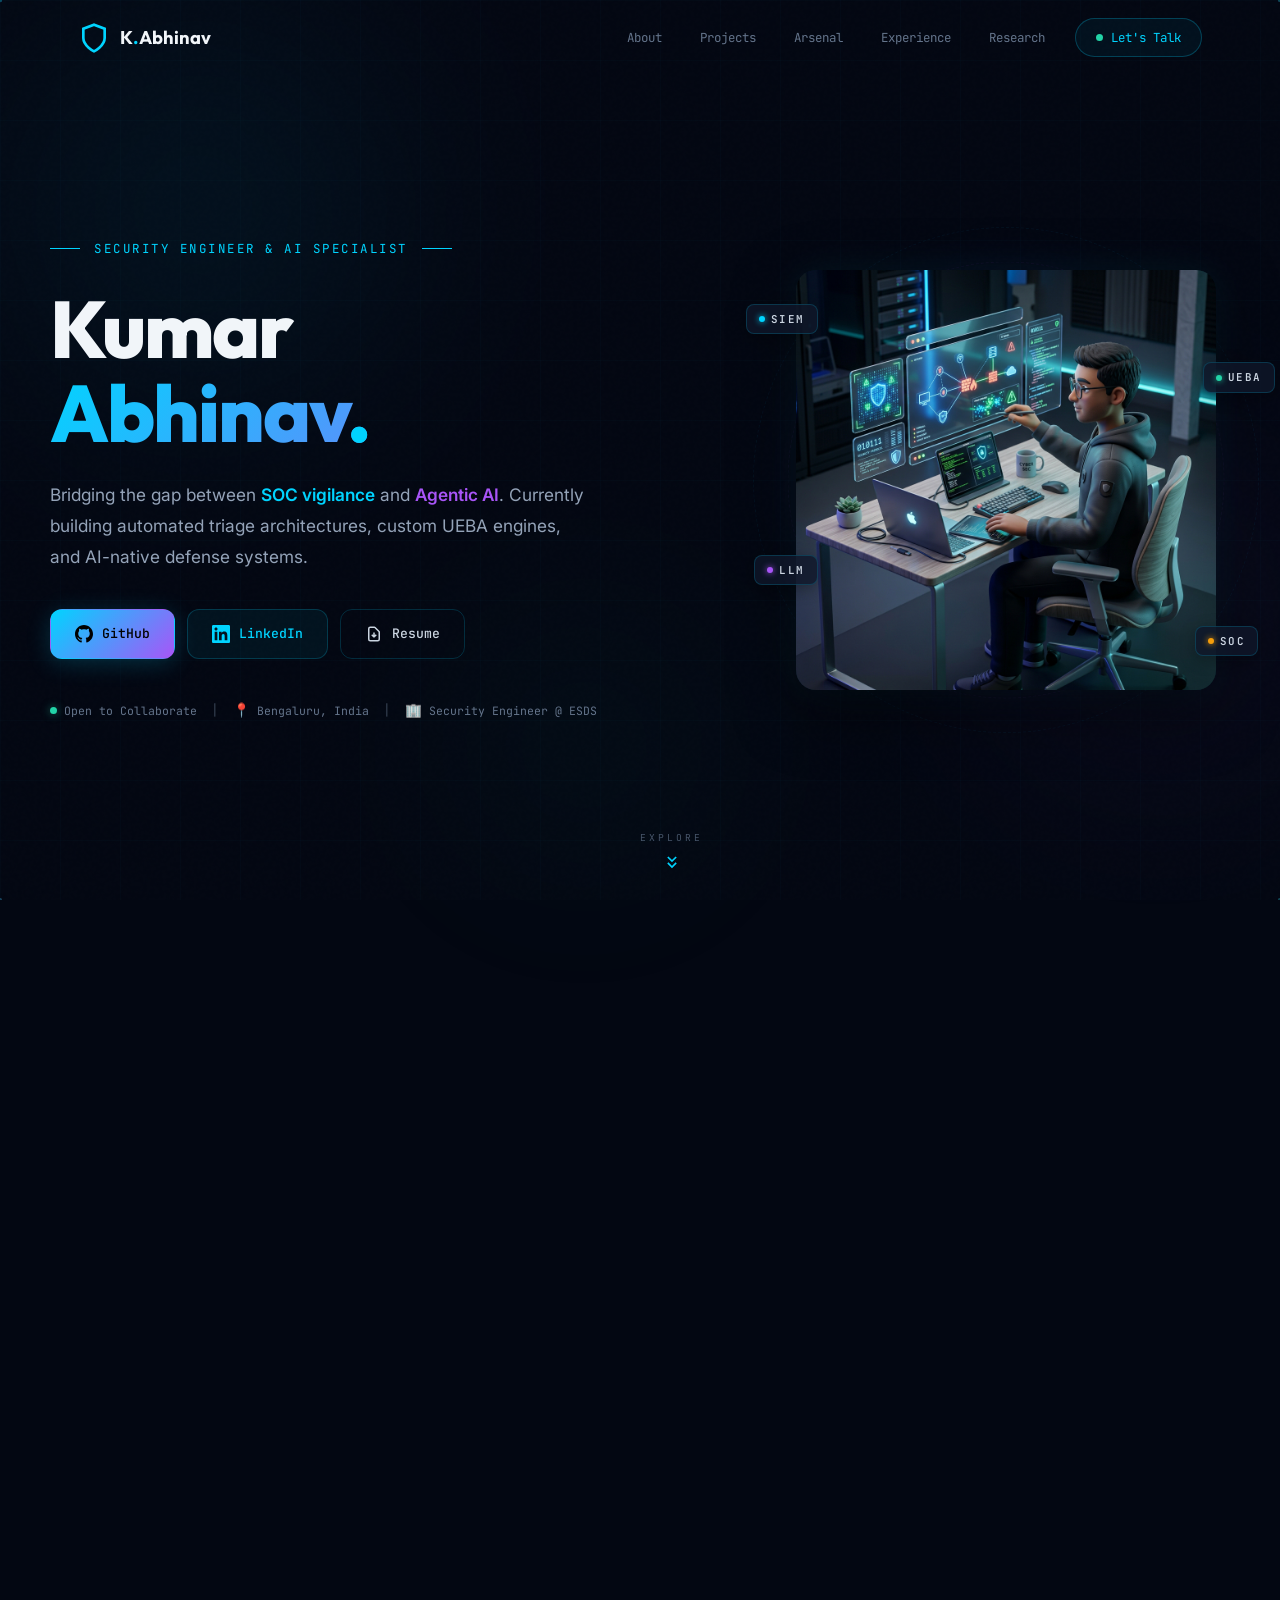
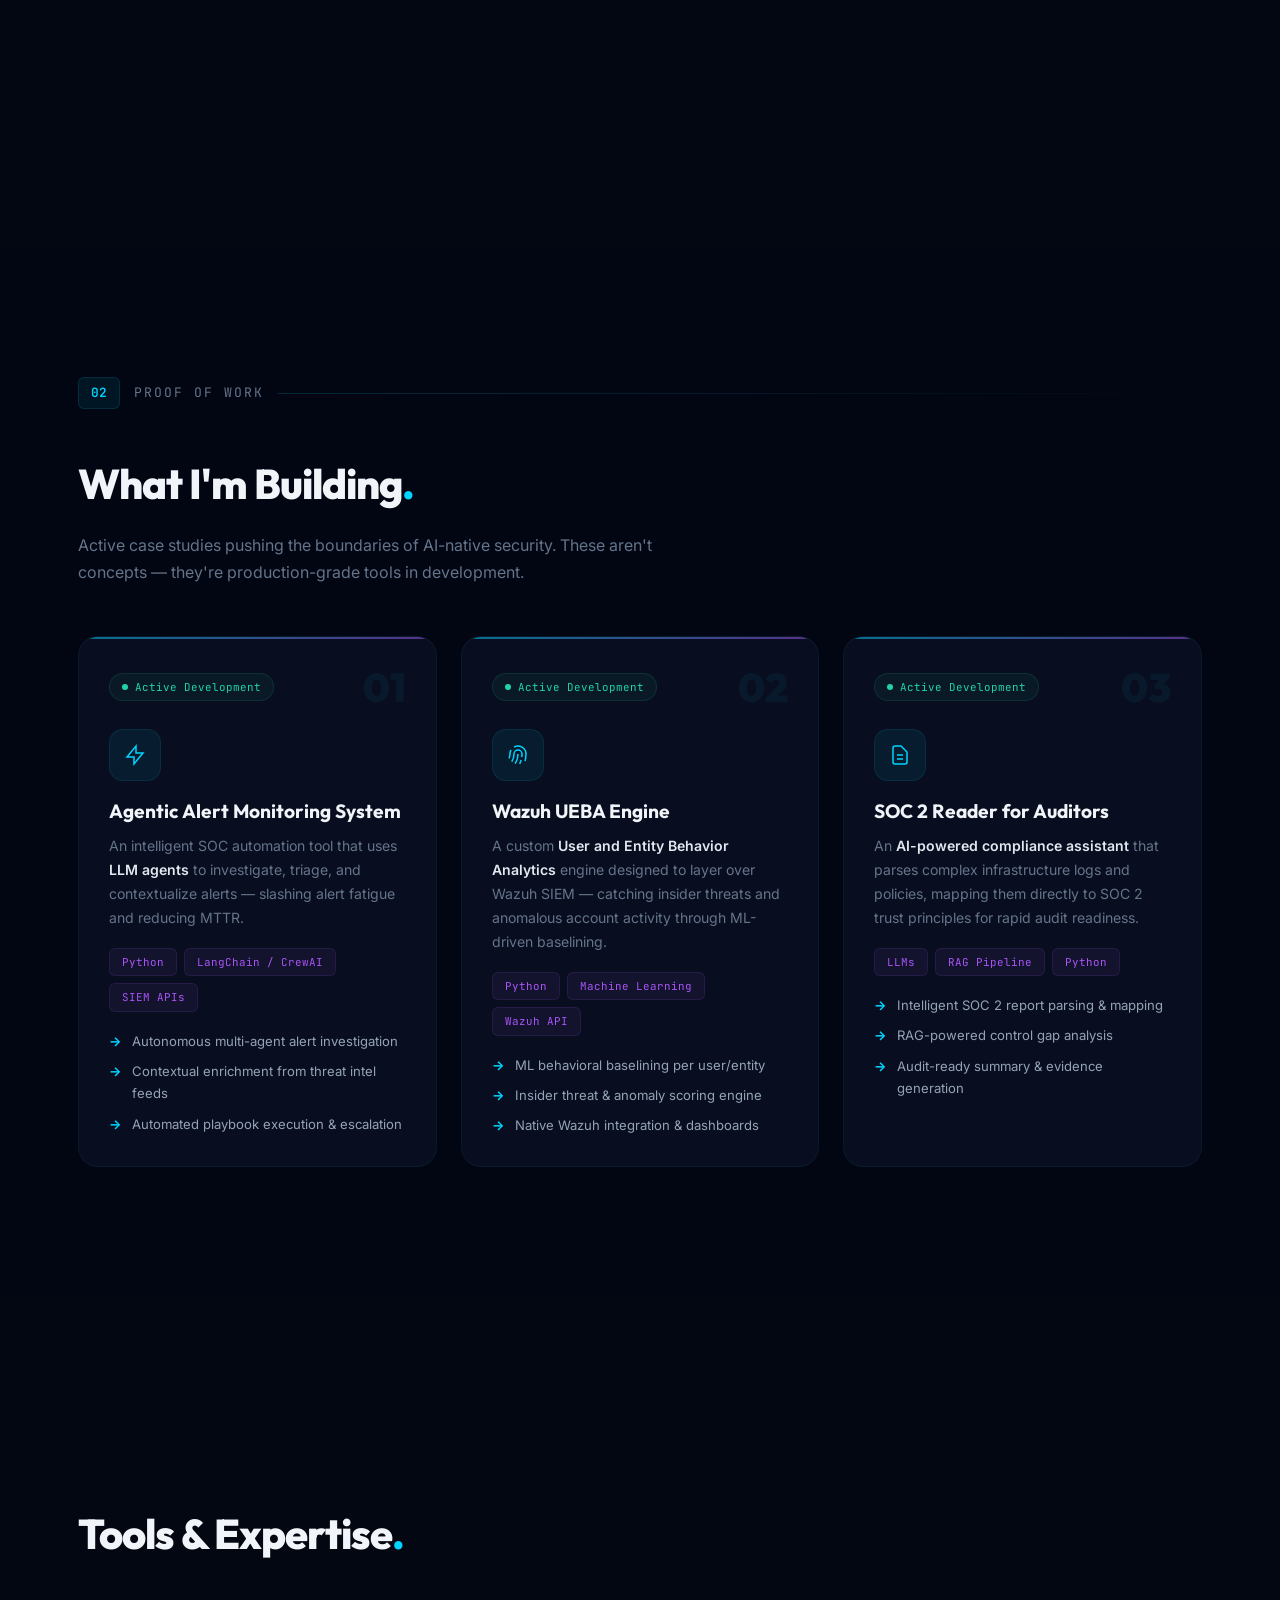
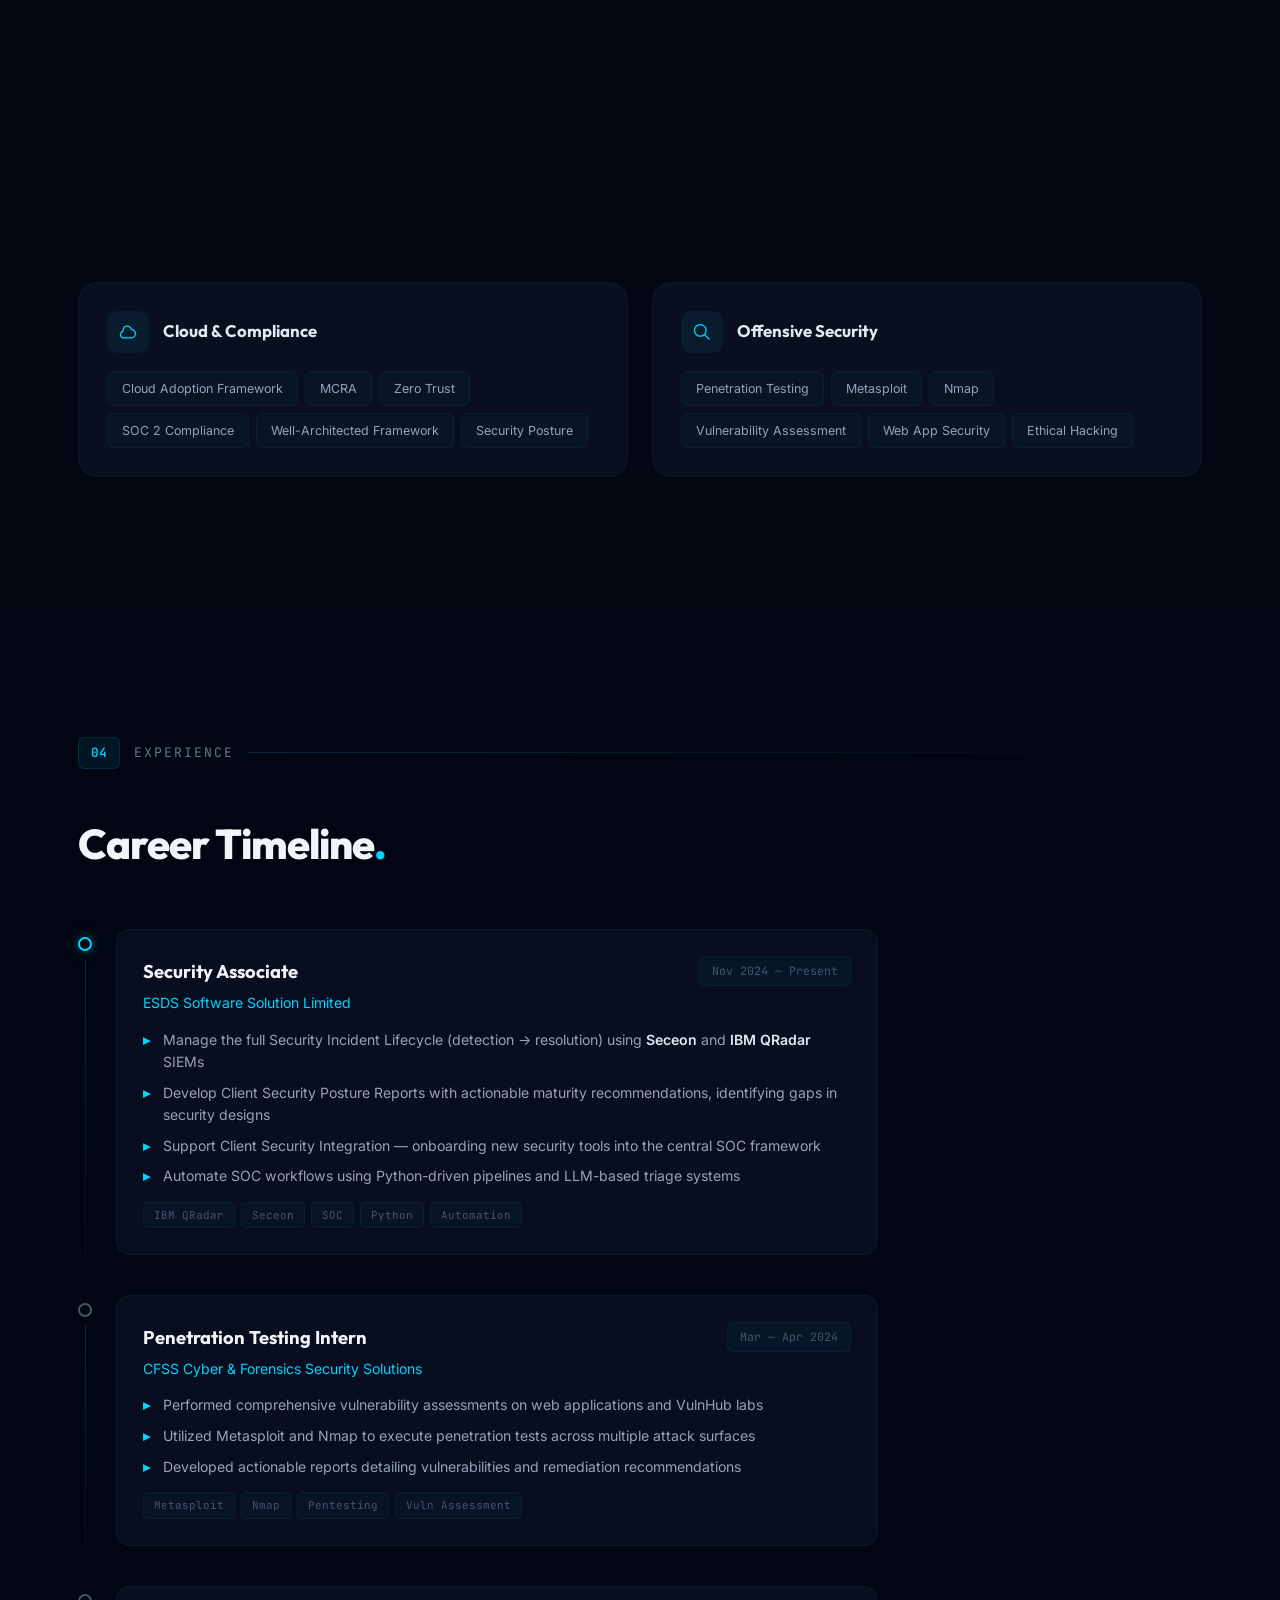
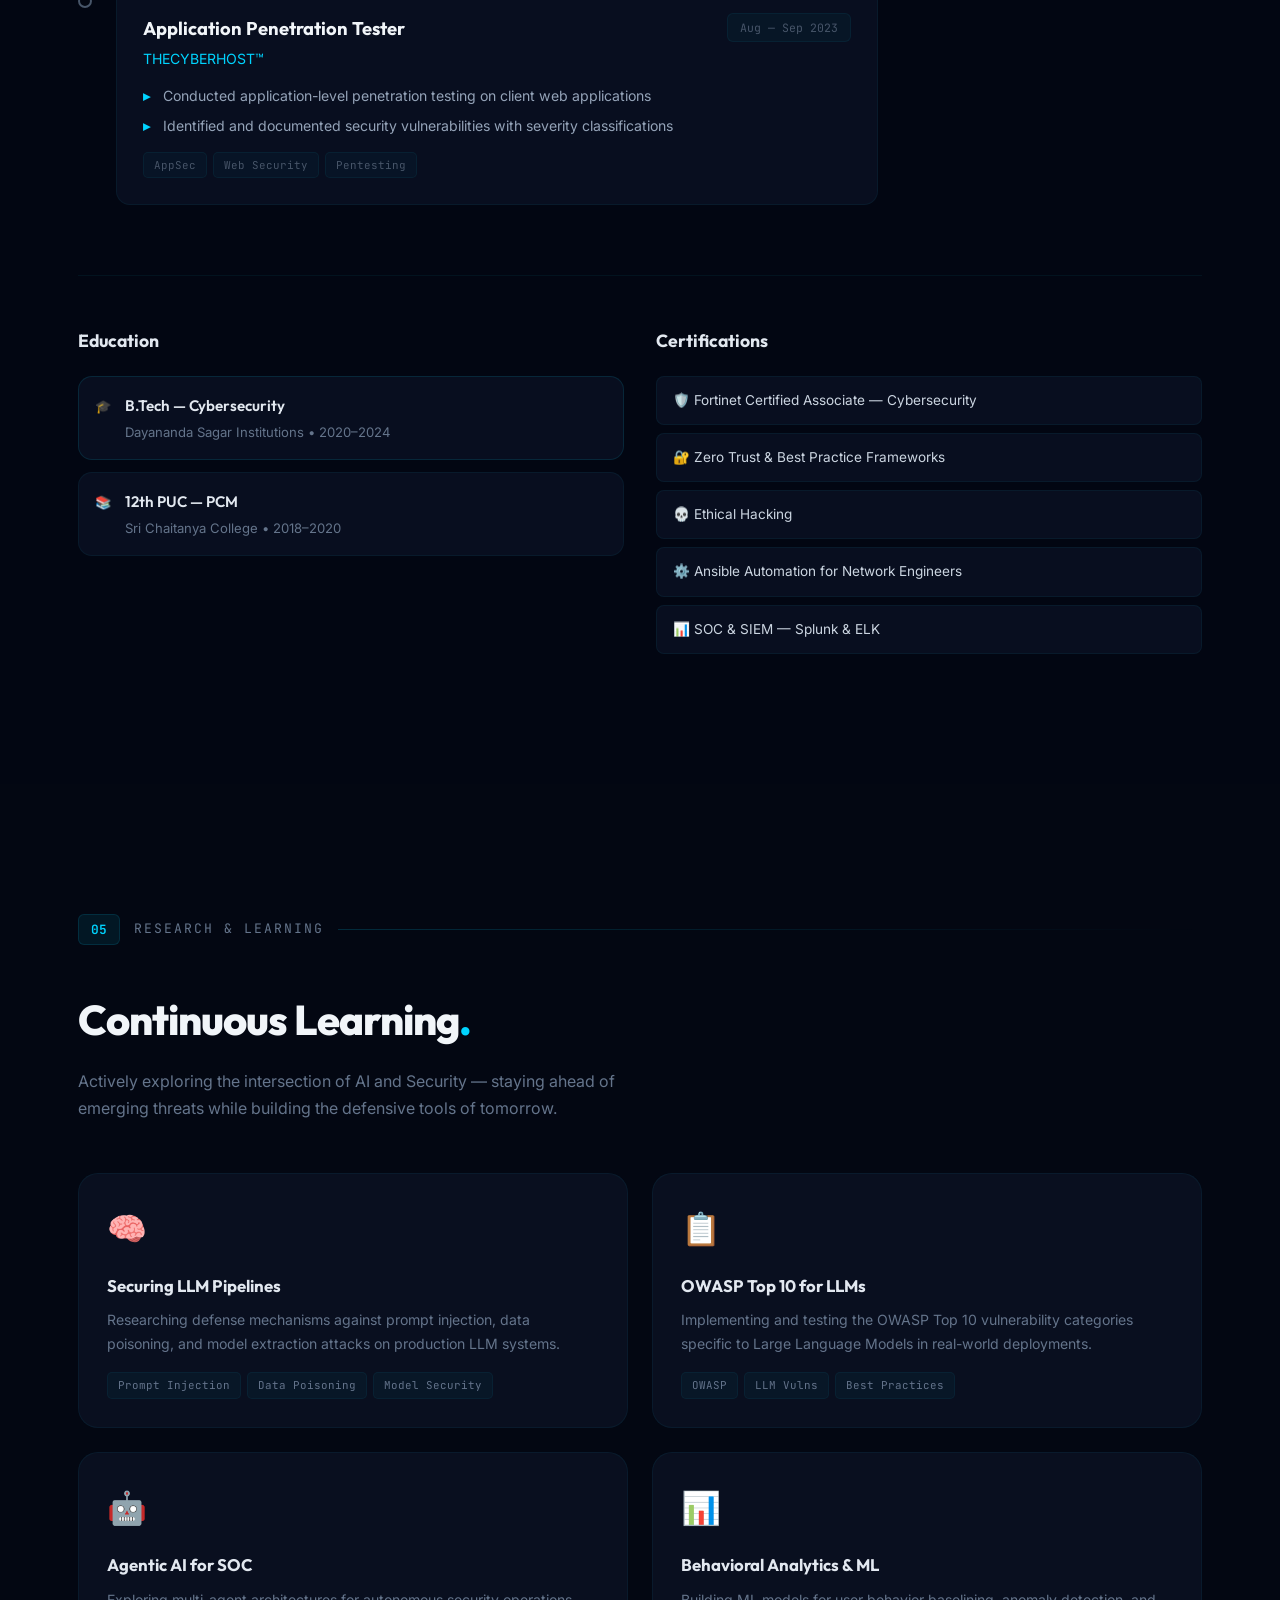
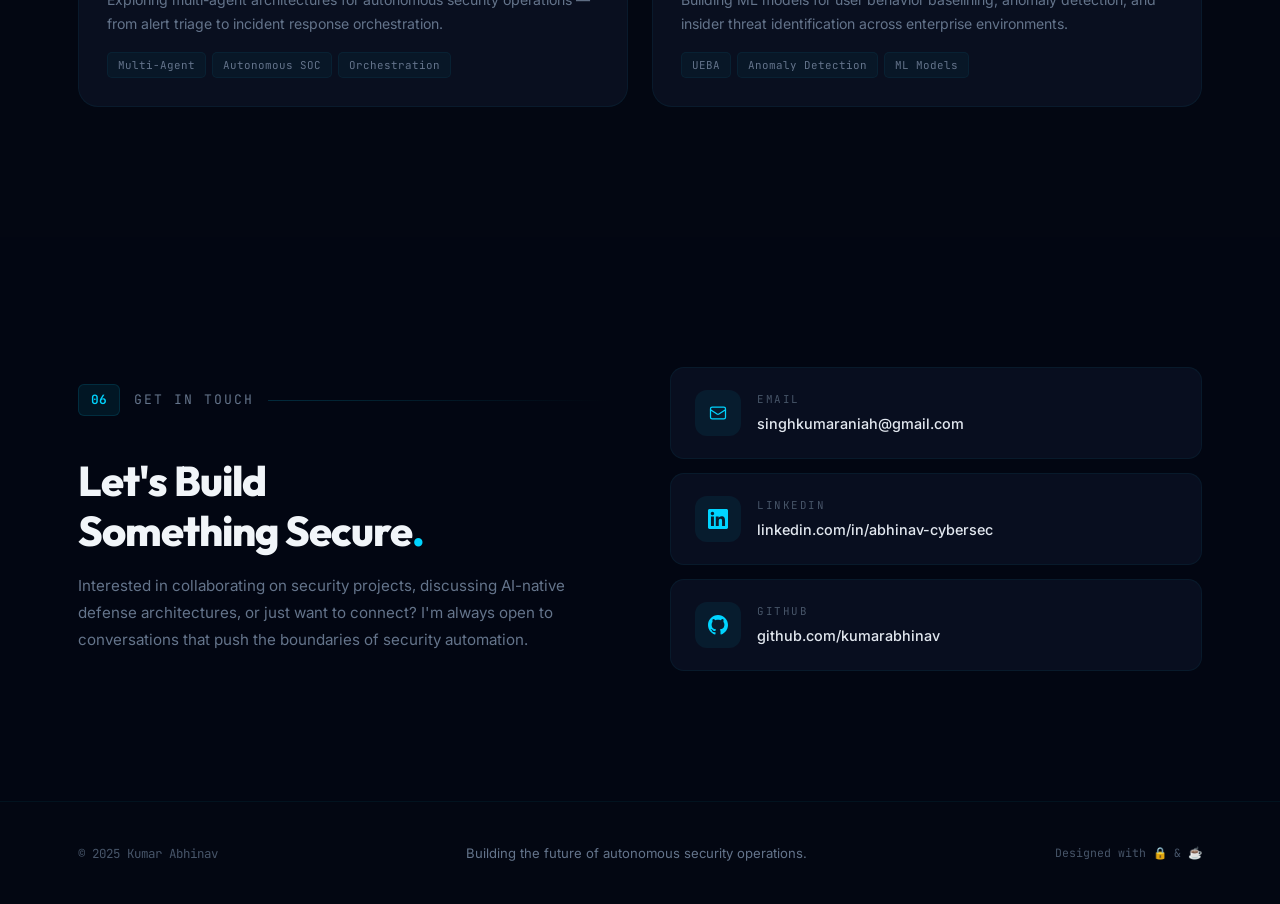
==== commit a94adaf9: "Update Research link to point to research.html" ====
--- a/index.html
+++ b/index.html
@@ -38,7 +38,7 @@
                 <a href="#projects" class="nav-link" data-text="Projects">Projects</a>
                 <a href="#arsenal" class="nav-link" data-text="Arsenal">Arsenal</a>
                 <a href="#experience" class="nav-link" data-text="Experience">Experience</a>
-                <a href="#research" class="nav-link" data-text="Research">Research</a>
+                <a href="research.html" class="nav-link" data-text="Research">Research</a>
                 <a href="#contact" class="nav-link nav-cta">
                     <span class="cta-pulse"></span>
                     Let's Talk
--- a/style.css
+++ b/style.css
@@ -66,15 +66,13 @@
     line-height: 1.7;
     overflow-x: hidden;
     -webkit-font-smoothing: antialiased;
-    cursor: none;
 }
 
 ::selection { background: rgba(0, 212, 255, 0.25); color: #fff; }
 img { max-width: 100%; display: block; }
-a { color: inherit; text-decoration: none; cursor: none; }
+a { color: inherit; text-decoration: none; }
 strong { color: var(--text-200); font-weight: 600; }
 em { color: var(--text-400); font-style: italic; }
-button { cursor: none; }
 
 /* === Background Effects === */
 .bg-effects {
@@ -111,6 +109,15 @@
     inset: 0;
     background-image: url("data:image/svg+xml,%3Csvg viewBox='0 0 256 256' xmlns='http://www.w3.org/2000/svg'%3E%3Cfilter id='noise'%3E%3CfeTurbulence type='fractalNoise' baseFrequency='0.9' numOctaves='4' stitchTiles='stitch'/%3E%3C/filter%3E%3Crect width='100%25' height='100%25' filter='url(%23noise)' opacity='0.03'/%3E%3C/svg%3E");
     opacity: 0.4;
+}
+
+.bg-grid {
+    position: absolute;
+    inset: 0;
+    background-image:
+        linear-gradient(rgba(0,212,255,0.015) 1px, transparent 1px),
+        linear-gradient(90deg, rgba(0,212,255,0.015) 1px, transparent 1px);
+    background-size: 60px 60px;
 }
 
 /* === Layout === */
@@ -419,6 +426,36 @@
     0%, 100% { opacity: 0.6; transform: scale(1); }
     50% { opacity: 1; transform: scale(1.05); }
 }
+
+.character-rings {
+    position: absolute;
+    inset: -20px;
+    z-index: 0;
+}
+.char-ring {
+    position: absolute;
+    border-radius: 50%;
+    border: 1px solid rgba(0,212,255,0.06);
+    top: 50%;
+    left: 50%;
+    transform: translate(-50%, -50%);
+    animation: ringRotate 20s linear infinite;
+}
+.ring-outer {
+    width: 110%;
+    height: 110%;
+    border-color: rgba(0,212,255,0.05);
+    border-style: dashed;
+}
+.ring-inner {
+    width: 95%;
+    height: 95%;
+    border-color: rgba(168,85,247,0.05);
+    border-style: dashed;
+    animation-direction: reverse;
+    animation-duration: 25s;
+}
+@keyframes ringRotate { from { transform: translate(-50%, -50%) rotate(0deg); } to { transform: translate(-50%, -50%) rotate(360deg); } }
 
 .character-img {
     position: relative;
@@ -438,6 +475,49 @@
         0 28px 80px rgba(0, 0, 0, 0.6),
         0 0 60px rgba(0, 212, 255, 0.12),
         inset 0 0 0 1px rgba(0, 212, 255, 0.15);
+}
+
+/* Floating Tags */
+.float-tag {
+    position: absolute;
+    z-index: 2;
+    display: flex;
+    align-items: center;
+    gap: 6px;
+    padding: 5px 12px;
+    border-radius: 8px;
+    font-family: var(--font-mono);
+    font-size: 0.68rem;
+    font-weight: 600;
+    letter-spacing: 1.5px;
+    text-transform: uppercase;
+    color: var(--text-300);
+    background: rgba(15, 23, 42, 0.8);
+    backdrop-filter: blur(12px);
+    border: 1px solid var(--border-hover);
+    box-shadow: 0 4px 16px rgba(0, 0, 0, 0.3);
+    animation: floatTag 5s ease-in-out infinite;
+}
+.ft-dot {
+    width: 6px;
+    height: 6px;
+    border-radius: 50%;
+    background: var(--accent);
+    box-shadow: 0 0 6px var(--accent);
+    animation: pulse 2s ease-in-out infinite;
+}
+.ft-dot.green { background: var(--accent-green); box-shadow: 0 0 6px var(--accent-green); }
+.ft-dot.purple { background: var(--accent-purple); box-shadow: 0 0 6px var(--accent-purple); }
+.ft-dot.amber { background: var(--accent-amber); box-shadow: 0 0 6px var(--accent-amber); }
+
+.tag-1 { top: 8%; left: -12%; animation-delay: 0s; }
+.tag-2 { top: 22%; right: -14%; animation-delay: 1.2s; }
+.tag-3 { bottom: 25%; left: -10%; animation-delay: 2.5s; }
+.tag-4 { bottom: 8%; right: -10%; animation-delay: 0.8s; }
+
+@keyframes floatTag {
+    0%, 100% { transform: translateY(0); }
+    50% { transform: translateY(-8px); }
 }
 
 /* Scroll Cue */
@@ -1190,306 +1270,6 @@
 .reveal.visible {
     opacity: 1;
     transform: translateY(0);
-}
-
-/* ============================================
-   NEW ENHANCEMENTS
-   ============================================ */
-
-/* === Custom Cursor === */
-.cursor-dot {
-    position: fixed;
-    top: 0; left: 0;
-    width: 6px; height: 6px;
-    background: #00d4ff;
-    border-radius: 50%;
-    pointer-events: none;
-    z-index: 9999;
-    transition: transform 0.1s ease;
-    mix-blend-mode: screen;
-}
-.cursor-ring {
-    position: fixed;
-    top: 0; left: 0;
-    width: 36px; height: 36px;
-    border: 1.5px solid rgba(0,212,255,0.4);
-    border-radius: 50%;
-    pointer-events: none;
-    z-index: 9998;
-    transition: width 0.3s, height 0.3s, border-color 0.3s;
-}
-.cursor-ring.hover-link { border-color: #22d3a7; width: 44px; height: 44px; }
-.cursor-ring.hover-btn { border-color: #a855f7; width: 44px; height: 44px; }
-
-/* === Glitch Effect === */
-.glitch {
-    position: relative;
-}
-.glitch::before,
-.glitch::after {
-    content: attr(data-text);
-    position: absolute;
-    top: 0; left: 0;
-    width: 100%; height: 100%;
-    opacity: 0;
-}
-.glitch::before {
-    color: #ff00ff;
-    z-index: -1;
-}
-.glitch::after {
-    color: #00ffff;
-    z-index: -1;
-}
-.glitch.active::before {
-    animation: glitch-1 0.4s ease-out;
-}
-.glitch.active::after {
-    animation: glitch-2 0.4s ease-out;
-}
-.glitch:hover::before {
-    animation: glitch-1 0.4s ease-out;
-}
-.glitch:hover::after {
-    animation: glitch-2 0.4s ease-out;
-}
-@keyframes glitch-1 {
-    0% { opacity: 0; transform: translate(0); }
-    20% { opacity: 0.7; transform: translate(-3px, 2px); clip-path: inset(20% 0 40% 0); }
-    40% { opacity: 0.7; transform: translate(3px, -2px); clip-path: inset(60% 0 10% 0); }
-    60% { opacity: 0.5; transform: translate(-2px, 1px); clip-path: inset(10% 0 70% 0); }
-    80% { opacity: 0.3; transform: translate(1px, -1px); clip-path: inset(50% 0 20% 0); }
-    100% { opacity: 0; transform: translate(0); }
-}
-@keyframes glitch-2 {
-    0% { opacity: 0; transform: translate(0); }
-    20% { opacity: 0.7; transform: translate(3px, -2px); clip-path: inset(50% 0 20% 0); }
-    40% { opacity: 0.7; transform: translate(-3px, 2px); clip-path: inset(10% 0 60% 0); }
-    60% { opacity: 0.5; transform: translate(2px, -1px); clip-path: inset(40% 0 30% 0); }
-    80% { opacity: 0.3; transform: translate(-1px, 1px); clip-path: inset(70% 0 5% 0); }
-    100% { opacity: 0; transform: translate(0); }
-}
-/* Post-glitch glow */
-.glitch.settled {
-    text-shadow: 0 0 20px rgba(0,212,255,0.3), 0 0 40px rgba(0,212,255,0.1);
-    transition: text-shadow 1s ease;
-}
-
-/* === Globe Canvas === */
-.globe-canvas {
-    position: absolute;
-    top: 50%; left: 50%;
-    transform: translate(-50%, -50%);
-    z-index: 0;
-    opacity: 0.4;
-    pointer-events: none;
-}
-.character-container:hover .globe-canvas {
-    opacity: 0.55;
-}
-
-/* === Holographic Rings === */
-.holo-ring {
-    position: absolute;
-    border-radius: 50%;
-    top: 50%; left: 50%;
-    transform: translate(-50%, -50%);
-    pointer-events: none;
-}
-.holo-ring-outer {
-    width: 115%;
-    height: 115%;
-    border: 2px dashed transparent;
-    background: conic-gradient(from 0deg, #00d4ff, #a855f7, #00d4ff) border-box;
-    -webkit-mask: linear-gradient(#fff 0 0) padding-box, linear-gradient(#fff 0 0);
-    mask: linear-gradient(#fff 0 0) padding-box, linear-gradient(#fff 0 0);
-    -webkit-mask-composite: xor;
-    mask-composite: exclude;
-    animation: holoSpin 15s linear infinite;
-    opacity: 0.25;
-}
-.holo-ring-inner {
-    width: 105%;
-    height: 105%;
-    border: 1.5px solid rgba(0,212,255,0.1);
-    animation: holoSpin 10s linear infinite reverse, holoPulse 3s ease-in-out infinite;
-    box-shadow: 0 0 15px rgba(0,212,255,0.05);
-}
-@keyframes holoSpin { to { transform: translate(-50%, -50%) rotate(360deg); } }
-@keyframes holoPulse {
-    0%, 100% { box-shadow: 0 0 15px rgba(0,212,255,0.05); }
-    50% { box-shadow: 0 0 30px rgba(0,212,255,0.15); }
-}
-
-/* === Hex Overlay === */
-.hex-overlay {
-    position: absolute;
-    inset: -10%;
-    z-index: 0;
-    background-image: url("data:image/svg+xml,%3Csvg xmlns='http://www.w3.org/2000/svg' width='60' height='52'%3E%3Cpath d='M30 0l26 15v30L30 60 4 45V15z' fill='none' stroke='rgba(0,212,255,0.04)' stroke-width='0.5'/%3E%3C/svg%3E");
-    background-size: 60px 52px;
-    mask-image: radial-gradient(ellipse at center, rgba(0,0,0,0.3) 0%, transparent 70%);
-    -webkit-mask-image: radial-gradient(ellipse at center, rgba(0,0,0,0.3) 0%, transparent 70%);
-    pointer-events: none;
-}
-
-/* === Floating 3D Skill Cards === */
-.float-card {
-    position: absolute;
-    z-index: 3;
-    display: flex;
-    align-items: center;
-    gap: 7px;
-    padding: 8px 16px;
-    border-radius: 10px;
-    font-family: var(--font-mono);
-    font-size: 0.72rem;
-    font-weight: 600;
-    letter-spacing: 1px;
-    text-transform: uppercase;
-    color: var(--text-200);
-    background: rgba(15, 23, 42, 0.75);
-    backdrop-filter: blur(16px);
-    border: 1px solid var(--border-hover);
-    box-shadow: 0 8px 24px rgba(0,0,0,0.35);
-    transition: transform 0.15s ease-out, box-shadow 0.3s ease;
-    will-change: transform;
-    animation: floatBob 5s ease-in-out infinite;
-}
-.float-card:hover {
-    box-shadow: 0 8px 32px rgba(0,212,255,0.15);
-}
-.fc-icon { font-size: 1rem; }
-.fc-1 { top: 5%; left: -8%; animation-delay: 0s; }
-.fc-2 { top: 28%; right: -12%; animation-delay: 1.2s; }
-.fc-3 { bottom: 28%; left: -10%; animation-delay: 2.5s; }
-.fc-4 { bottom: 5%; right: -8%; animation-delay: 0.8s; }
-@keyframes floatBob {
-    0%, 100% { transform: translateY(0) perspective(400px) rotateX(0) rotateY(0); }
-    50% { transform: translateY(-10px) perspective(400px) rotateX(0) rotateY(0); }
-}
-
-/* === 3D Tilt Project Cards === */
-[data-tilt-card] {
-    transform-style: preserve-3d;
-    transition: transform 0.4s cubic-bezier(0.16,1,0.3,1), box-shadow 0.4s ease;
-}
-[data-tilt-card] .card-inner {
-    transform: translateZ(20px);
-    transition: transform 0.4s cubic-bezier(0.16,1,0.3,1);
-}
-.card-laser {
-    position: absolute;
-    top: 0; left: 0; right: 0;
-    height: 2px;
-    background: linear-gradient(90deg, transparent, #00d4ff, transparent);
-    opacity: 0;
-    z-index: 10;
-    pointer-events: none;
-    transition: opacity 0.3s;
-}
-[data-tilt-card]:hover .card-laser {
-    opacity: 1;
-    animation: laserScan 1.5s ease-in-out infinite;
-}
-@keyframes laserScan {
-    0% { top: 0; }
-    100% { top: 100%; }
-}
-
-/* === Skill Meters === */
-.skill-meters {
-    display: flex;
-    flex-wrap: wrap;
-    gap: 16px;
-    justify-content: center;
-}
-.skill-meter {
-    display: flex;
-    flex-direction: column;
-    align-items: center;
-    gap: 6px;
-    width: 80px;
-}
-.skill-meter svg {
-    width: 64px;
-    height: 64px;
-    transform: rotate(-90deg);
-}
-.meter-bg {
-    fill: none;
-    stroke: rgba(255,255,255,0.04);
-    stroke-width: 4;
-}
-.meter-fill {
-    fill: none;
-    stroke: var(--accent);
-    stroke-width: 4;
-    stroke-linecap: round;
-    stroke-dasharray: 213.6;
-    stroke-dashoffset: 213.6;
-    transition: stroke-dashoffset 1.5s cubic-bezier(0.16,1,0.3,1);
-}
-[data-color='purple'] .meter-fill { stroke: #a855f7; }
-[data-color='green'] .meter-fill { stroke: #22d3a7; }
-[data-color='cyan'] .meter-fill { stroke: #00d4ff; }
-.meter-label {
-    font-family: var(--font-mono);
-    font-size: 0.68rem;
-    color: var(--text-500);
-    text-align: center;
-}
-
-/* === 3D Timeline === */
-.timeline-3d {
-    perspective: 1000px;
-}
-.timeline-3d .tl-item[data-depth='1'] {
-    transform: scale(0.96) translateZ(-30px);
-    opacity: 0.85;
-}
-.timeline-3d .tl-item[data-depth='2'] {
-    transform: scale(0.92) translateZ(-60px);
-    opacity: 0.7;
-}
-.timeline-3d .tl-item {
-    transition: transform 0.4s ease, opacity 0.4s ease;
-}
-.timeline-3d .tl-item:hover {
-    transform: scale(1) translateZ(0) !important;
-    opacity: 1 !important;
-}
-
-/* === Hex Grid Canvas === */
-#hex-grid-canvas {
-    position: absolute;
-    inset: 0;
-    width: 100%;
-    height: 100%;
-    opacity: 0.3;
-    pointer-events: none;
-}
-
-/* === Research CTA === */
-.research-cta-wrap {
-    text-align: center;
-    margin-top: 50px;
-}
-.research-link-btn {
-    display: inline-flex;
-    gap: 10px;
-}
-
-/* === Reduced Motion === */
-@media (prefers-reduced-motion: reduce) {
-    *, *::before, *::after {
-        animation-duration: 0.001ms !important;
-        animation-iteration-count: 1 !important;
-        transition-duration: 0.001ms !important;
-    }
-    .cursor-dot, .cursor-ring { display: none; }
-    body { cursor: auto; }
-    a, button { cursor: pointer; }
 }
 
 /* ============================
@@ -1536,25 +1316,9 @@
         margin-top: 30px;
     }
     .character-container { width: 280px; margin: 0 auto; }
+    .float-tag { display: none; }
     .tl-card-top { flex-direction: column; }
     .tl-item { gap: 16px; }
-
-    /* Hide custom cursor on mobile */
-    .cursor-dot, .cursor-ring { display: none; }
-    body { cursor: auto; }
-
-    /* Hide decorative elements on mobile */
-    .float-card { display: none; }
-    .globe-canvas { display: none; }
-    .holo-ring { display: none; }
-    .hex-overlay { display: none; }
-
-    /* Skill meters mobile */
-    .skill-meters { gap: 12px; }
-    .skill-meter { width: 70px; }
-
-    /* 3D timeline reset on mobile */
-    .timeline-3d .tl-item { transform: none !important; opacity: 1 !important; }
 }
 
 @media (max-width: 480px) {
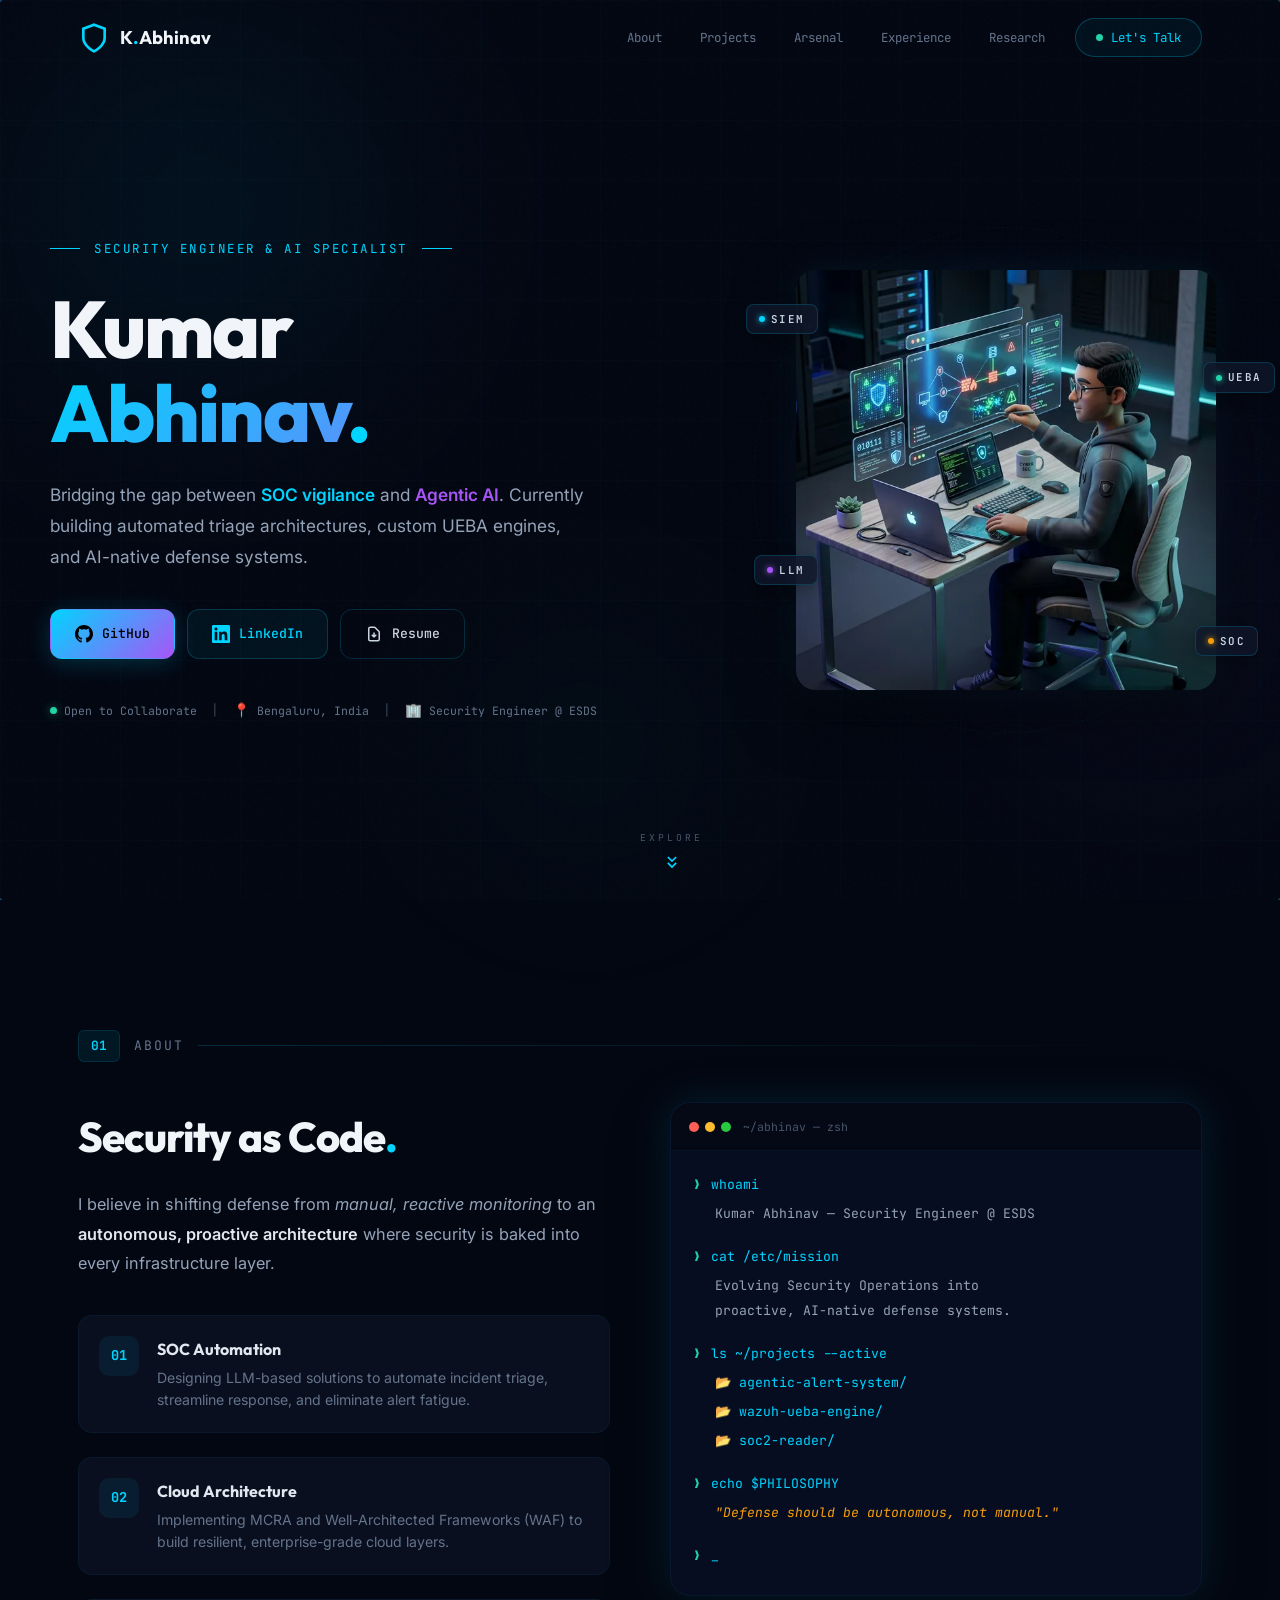
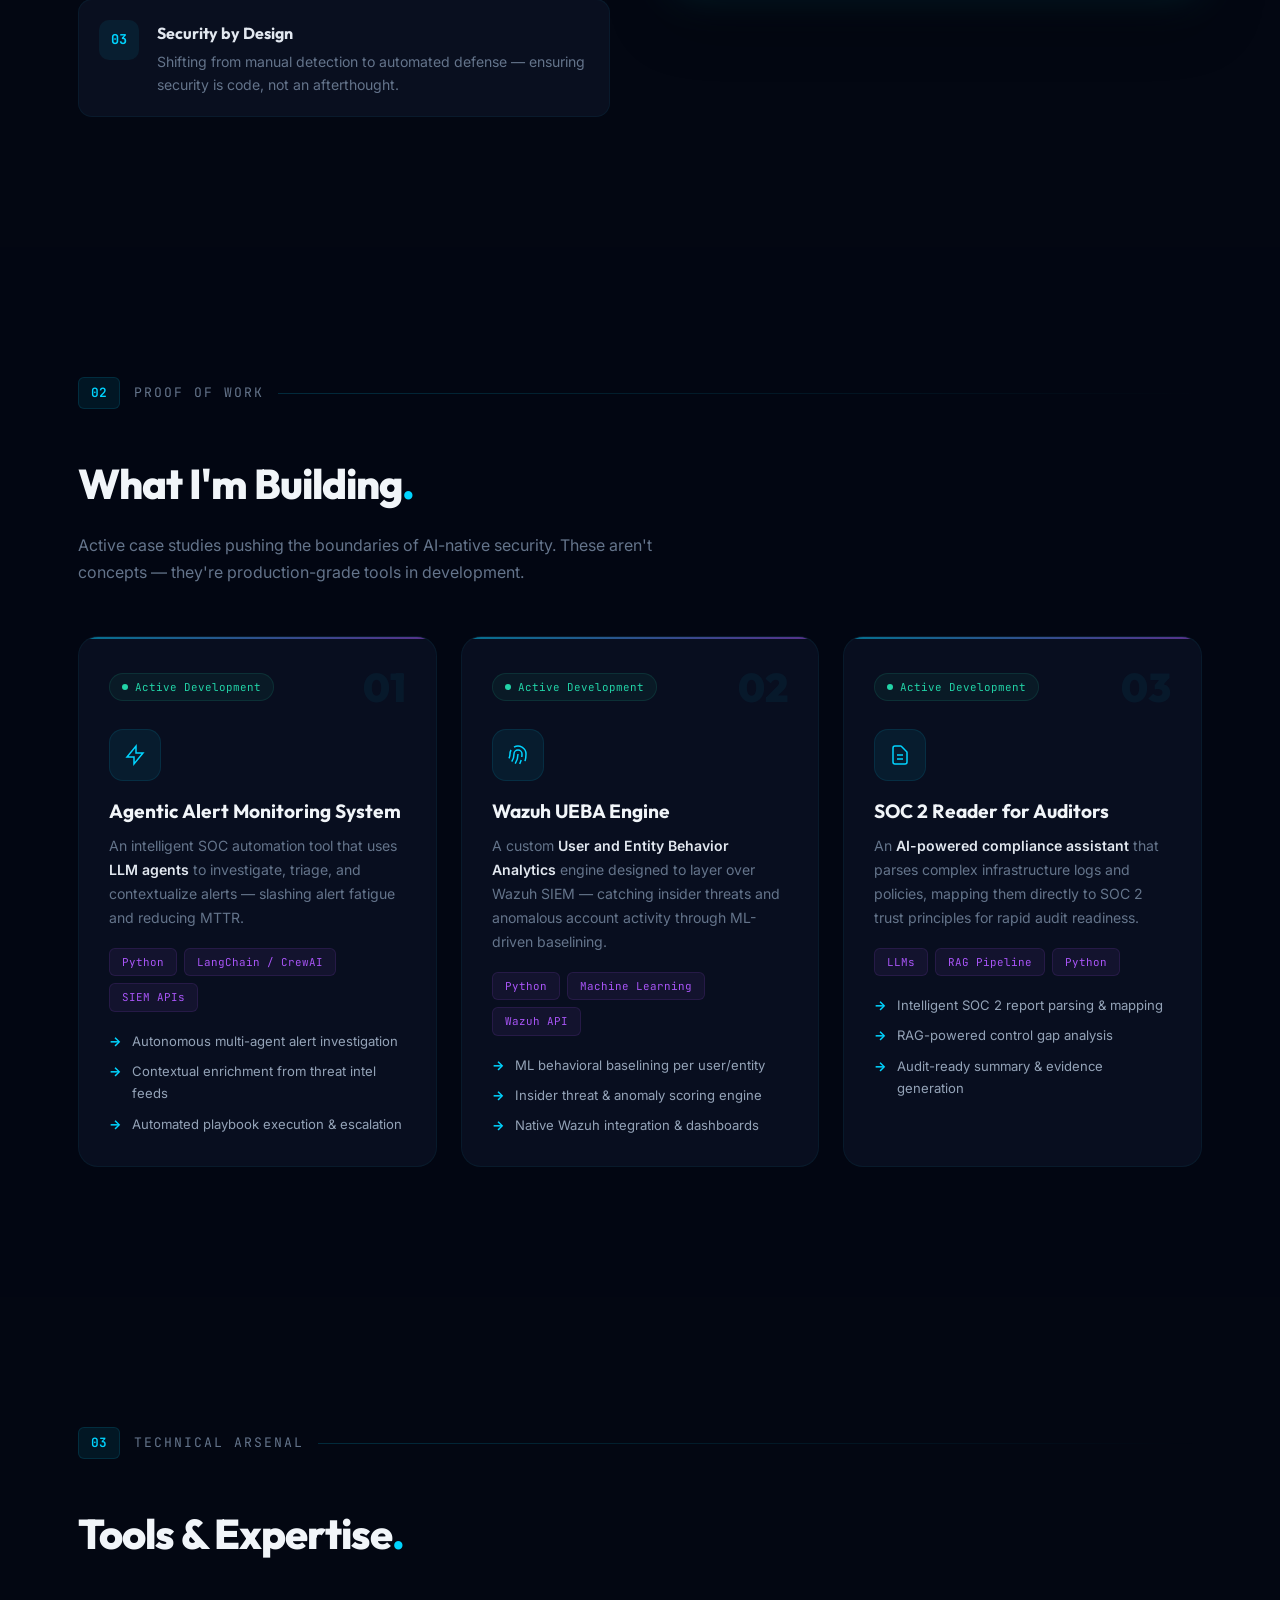
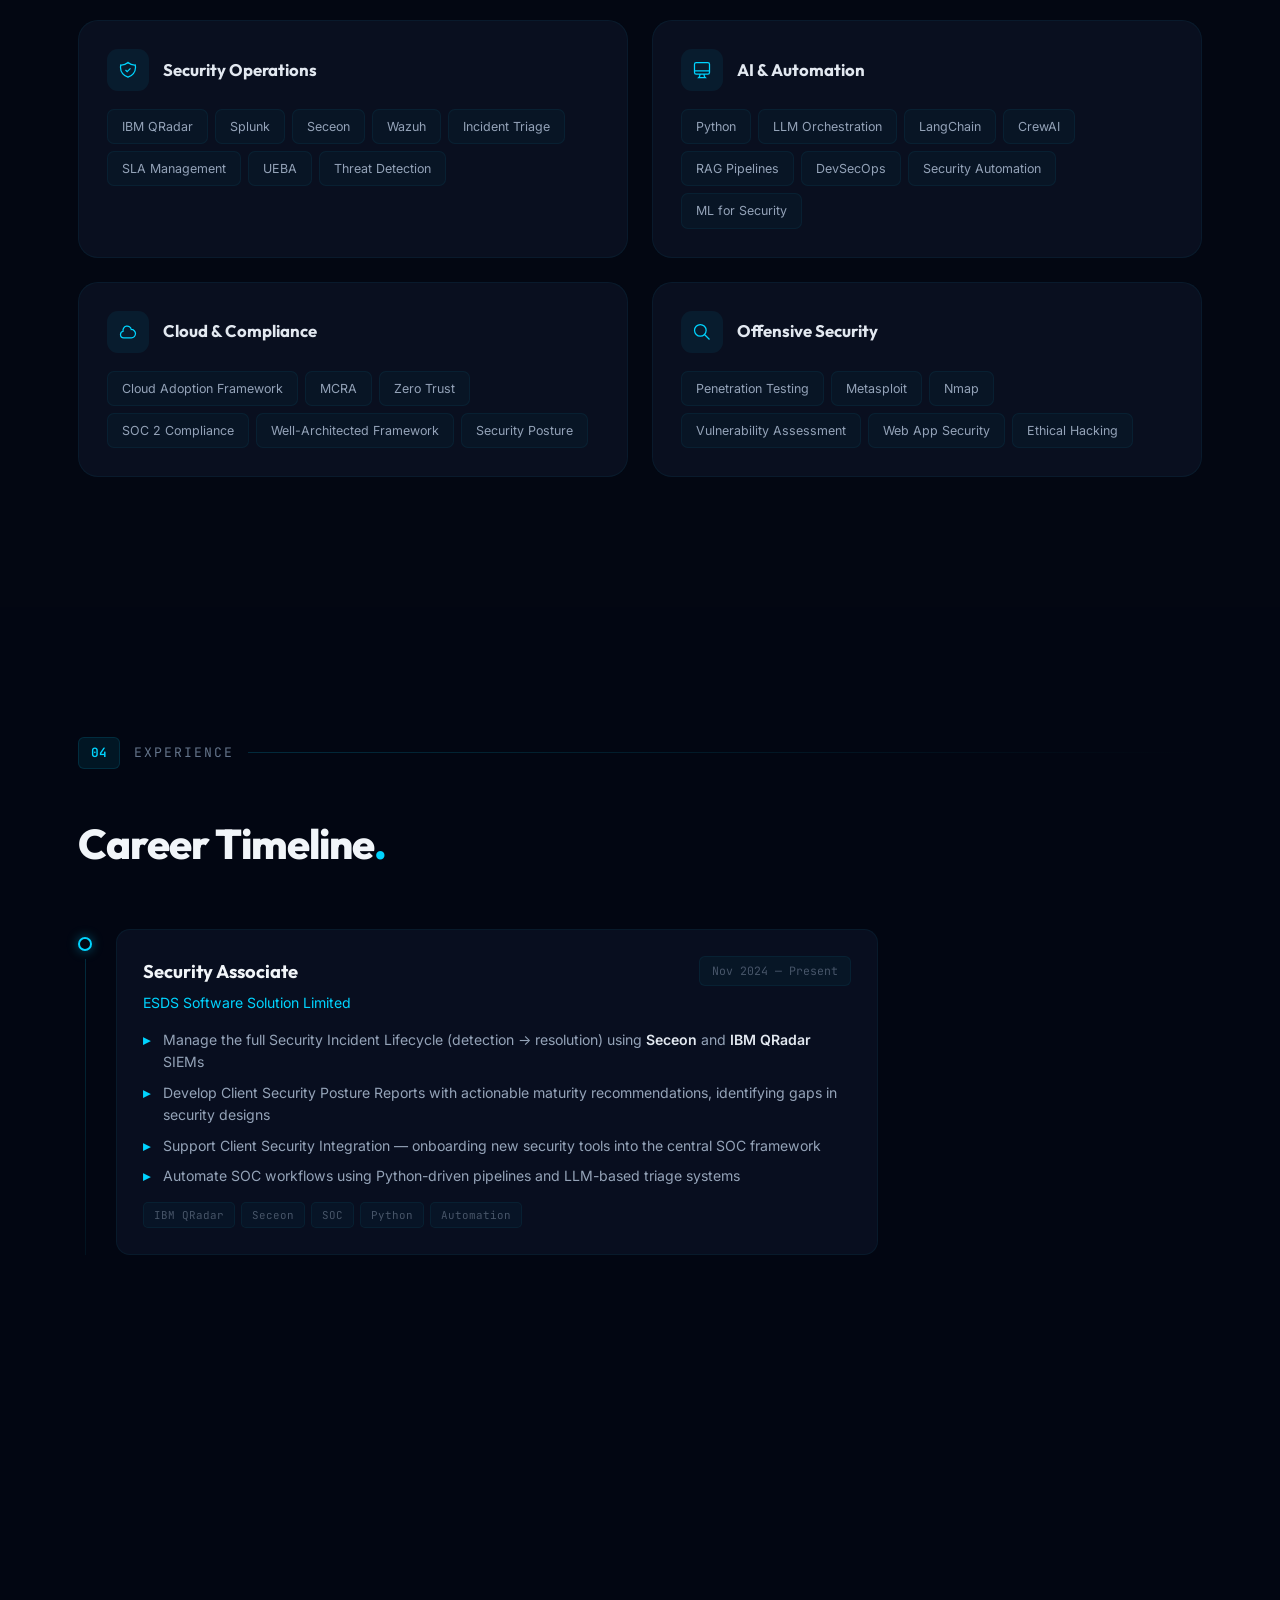
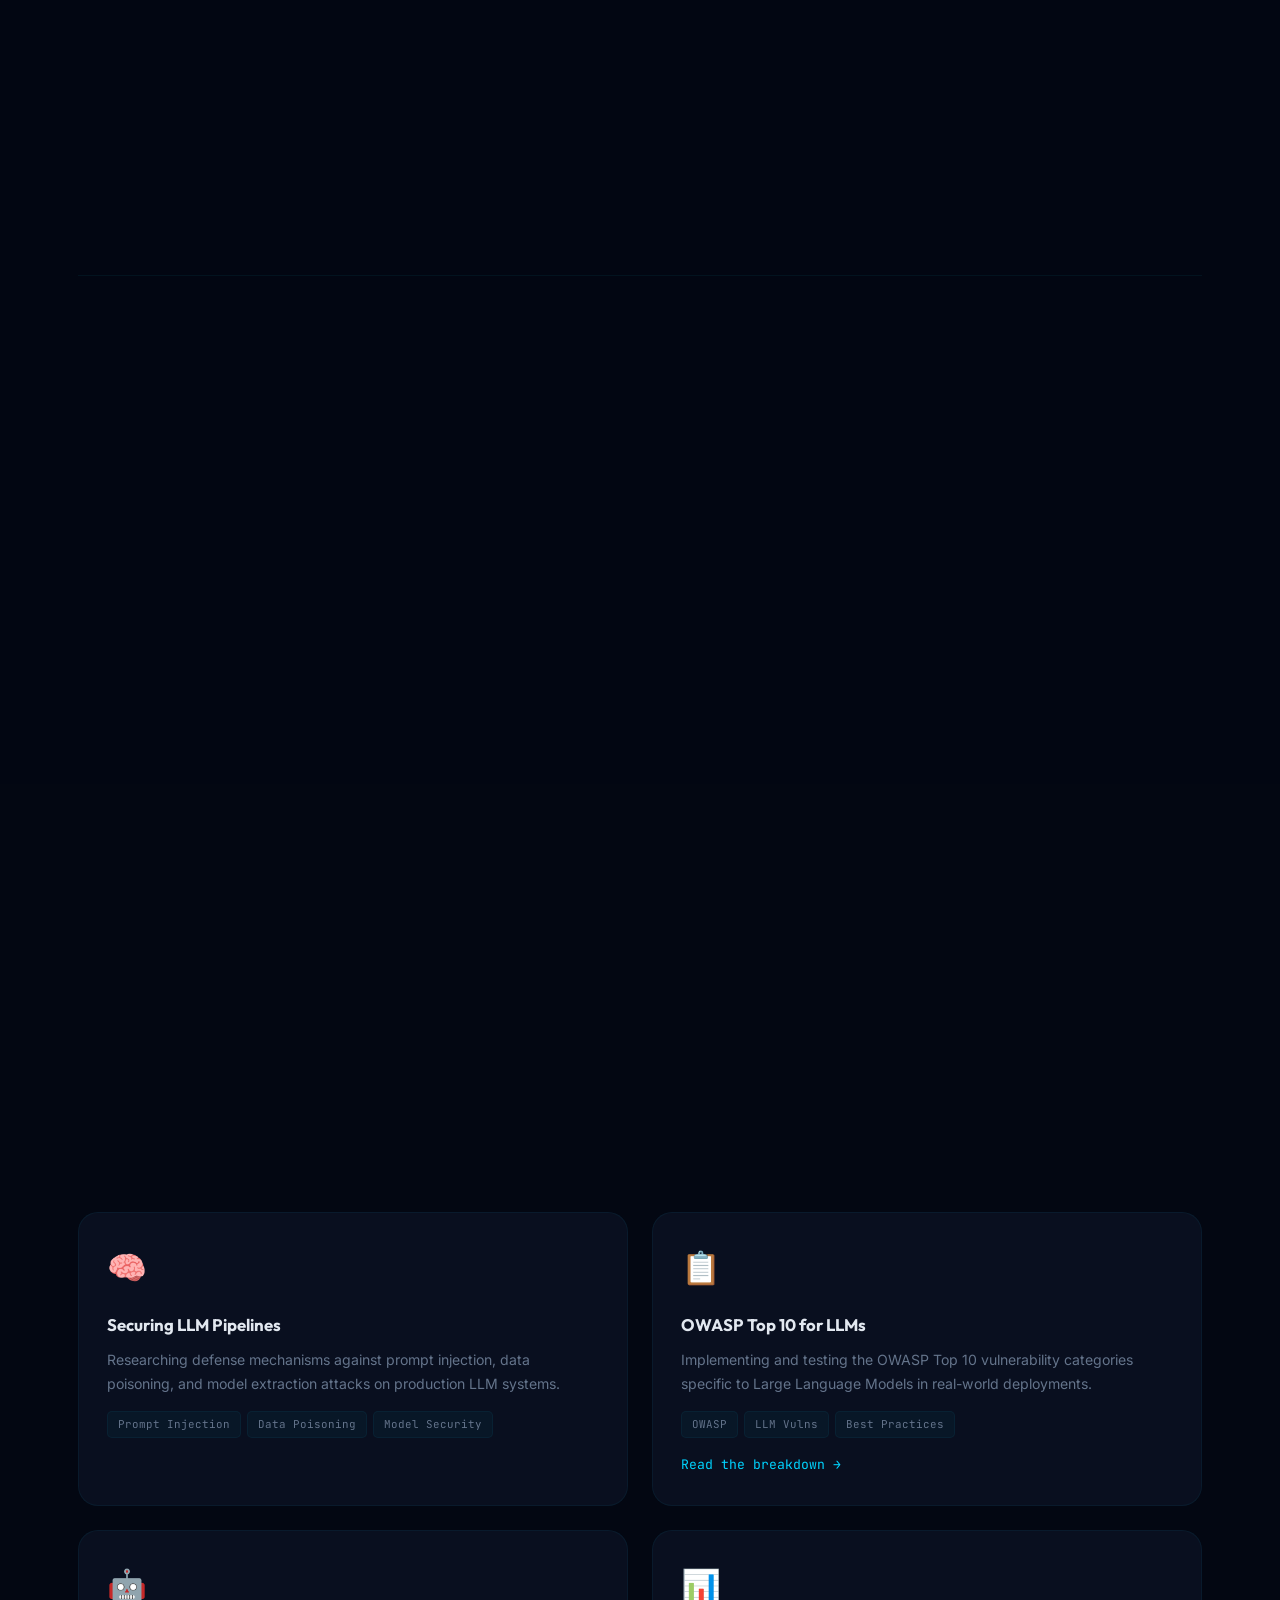
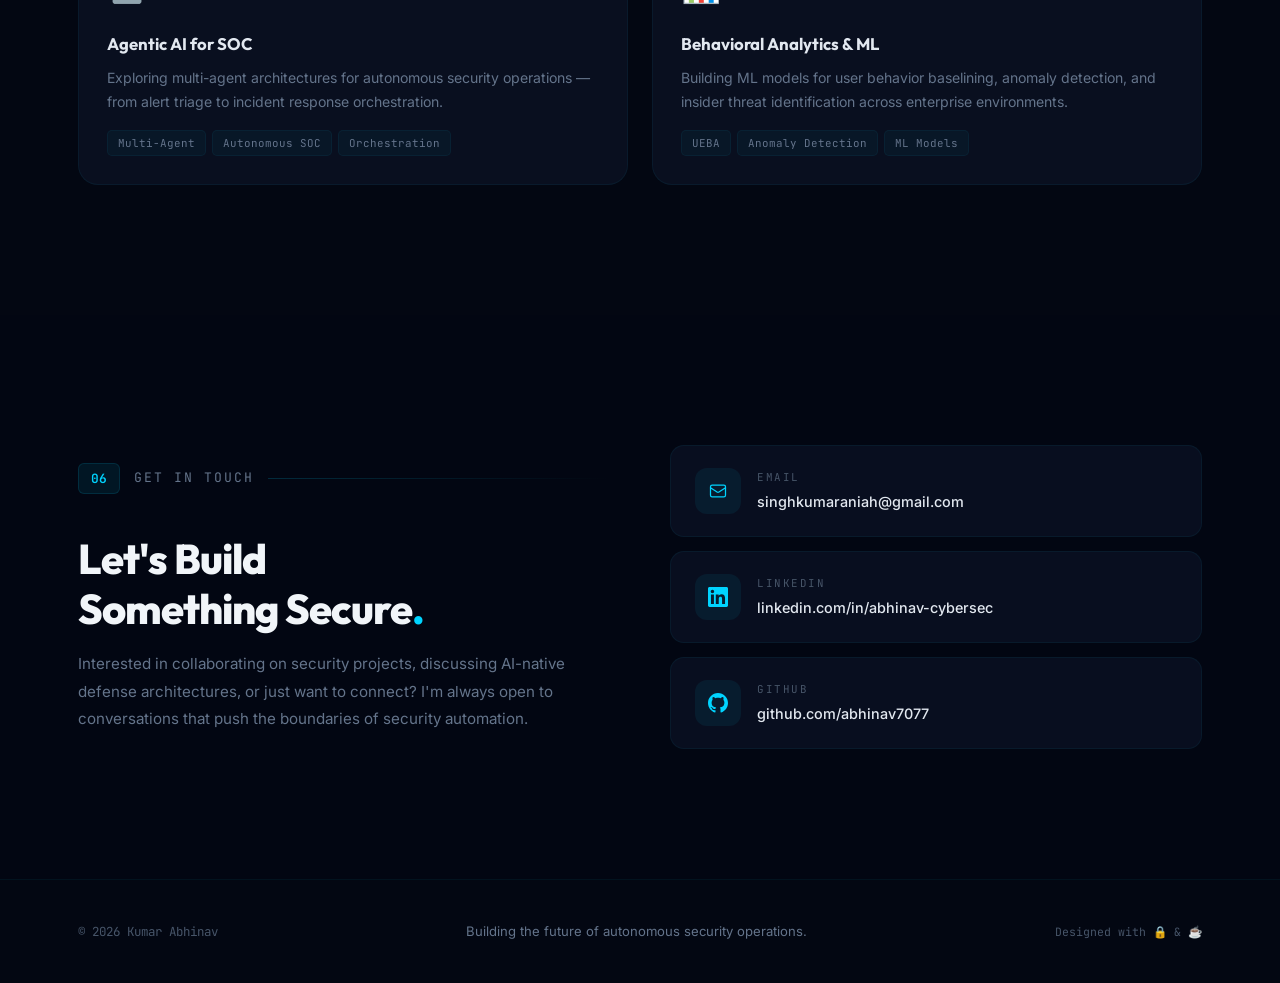
==== commit 6aeb2fcd: "SEO setup, broken-link fixes, and performance/accessibility pass SEO - Canonical, Open Graph and Twi" ====
--- a/index.html
+++ b/index.html
@@ -6,14 +6,57 @@
     <title>Kumar Abhinav | Security Engineer & AI Specialist</title>
     <meta name="description" content="Kumar Abhinav — Security Engineer & AI Specialist. Building automated triage architectures, custom UEBA engines, and AI-native defense systems.">
     <meta name="keywords" content="Kumar Abhinav, Security Engineer, AI Security, SOC Automation, UEBA, Wazuh, DevSecOps, Python, Cybersecurity, Agentic AI">
+    <meta name="author" content="Kumar Abhinav">
+    <meta name="theme-color" content="#030712">
+    <link rel="canonical" href="https://kumar-abhinav17.vercel.app/">
+    <link rel="icon" href="favicon.svg" type="image/svg+xml">
+
+    <!-- Social preview (LinkedIn, WhatsApp, X) -->
+    <meta property="og:type" content="profile">
+    <meta property="og:site_name" content="Kumar Abhinav">
+    <meta property="og:title" content="Kumar Abhinav | Security Engineer &amp; AI Specialist">
+    <meta property="og:description" content="Security Engineer in Bengaluru building AI-native SOC automation, UEBA engines, and LLM security research.">
+    <meta property="og:url" content="https://kumar-abhinav17.vercel.app/">
+    <meta property="og:image" content="https://kumar-abhinav17.vercel.app/og-image.jpg">
+    <meta property="og:image:width" content="1200">
+    <meta property="og:image:height" content="630">
+    <meta property="profile:first_name" content="Kumar">
+    <meta property="profile:last_name" content="Abhinav">
+    <meta name="twitter:card" content="summary_large_image">
+
+    <!-- Tells Google who this site is about -->
+    <script type="application/ld+json">
+    {
+      "@context": "https://schema.org",
+      "@type": "Person",
+      "name": "Kumar Abhinav",
+      "jobTitle": "Security Engineer",
+      "description": "Security Engineer building AI-native SOC automation, UEBA engines, and LLM security research.",
+      "url": "https://kumar-abhinav17.vercel.app/",
+      "image": "https://kumar-abhinav17.vercel.app/hero-character.webp",
+      "email": "mailto:singhkumaraniah@gmail.com",
+      "worksFor": { "@type": "Organization", "name": "ESDS Software Solution Limited" },
+      "alumniOf": { "@type": "CollegeOrUniversity", "name": "Dayananda Sagar Institutions" },
+      "address": { "@type": "PostalAddress", "addressLocality": "Bengaluru", "addressCountry": "IN" },
+      "knowsAbout": ["Security Operations", "SOC Automation", "UEBA", "SIEM", "LLM Security", "OWASP Top 10 for LLMs", "Penetration Testing", "Agentic AI"],
+      "sameAs": [
+        "https://www.linkedin.com/in/abhinav-cybersec",
+        "https://github.com/abhinav7077"
+      ]
+    }
+    </script>
+
     <link rel="preconnect" href="https://fonts.googleapis.com">
     <link rel="preconnect" href="https://fonts.gstatic.com" crossorigin>
-    <link href="https://fonts.googleapis.com/css2?family=JetBrains+Mono:wght@300;400;500;600;700&family=Inter:wght@300;400;500;600;700;800;900&family=Space+Grotesk:wght@400;500;600;700;800&family=Outfit:wght@300;400;500;600;700;800;900&display=swap" rel="stylesheet">
+    <link href="https://fonts.googleapis.com/css2?family=JetBrains+Mono:wght@400;500;600;700&family=Inter:wght@300;400;500;600;700;800&family=Outfit:wght@400;500;600;700;800;900&display=swap" rel="stylesheet">
+    <link rel="preload" as="image" href="hero-character.webp" type="image/webp">
     <link rel="stylesheet" href="style.css">
 </head>
 <body>
+    <a href="#main-content" class="skip-link">Skip to content</a>
+
     <!-- Animated Background -->
-    <div class="bg-effects">
+    <div class="bg-effects" aria-hidden="true">
         <canvas id="particle-canvas"></canvas>
         <div class="bg-gradient-orb orb-1"></div>
         <div class="bg-gradient-orb orb-2"></div>
@@ -44,7 +87,7 @@
                     Let's Talk
                 </a>
             </div>
-            <button class="nav-toggle" id="nav-toggle" aria-label="Toggle menu">
+            <button class="nav-toggle" id="nav-toggle" aria-label="Toggle menu" aria-expanded="false" aria-controls="nav-links">
                 <span class="toggle-line"></span>
                 <span class="toggle-line"></span>
                 <span class="toggle-line"></span>
@@ -52,6 +95,7 @@
         </div>
     </nav>
 
+    <main id="main-content">
     <!-- ==================== HERO ==================== -->
     <section class="hero" id="hero">
         <div class="hero-container">
@@ -74,7 +118,7 @@
                 </p>
 
                 <div class="hero-ctas">
-                    <a href="https://github.com/" target="_blank" rel="noopener" class="cta-btn cta-primary" id="cta-github">
+                    <a href="https://github.com/abhinav7077" target="_blank" rel="noopener" class="cta-btn cta-primary" id="cta-github">
                         <svg class="cta-icon" viewBox="0 0 24 24" fill="currentColor"><path d="M12 0c-6.626 0-12 5.373-12 12 0 5.302 3.438 9.8 8.207 11.387.599.111.793-.261.793-.577v-2.234c-3.338.726-4.033-1.416-4.033-1.416-.546-1.387-1.333-1.756-1.333-1.756-1.089-.745.083-.729.083-.729 1.205.084 1.839 1.237 1.839 1.237 1.07 1.834 2.807 1.304 3.492.997.107-.775.418-1.305.762-1.604-2.665-.305-5.467-1.334-5.467-5.931 0-1.311.469-2.381 1.236-3.221-.124-.303-.535-1.524.117-3.176 0 0 1.008-.322 3.301 1.23.957-.266 1.983-.399 3.003-.404 1.02.005 2.047.138 3.006.404 2.291-1.552 3.297-1.23 3.297-1.23.653 1.653.242 2.874.118 3.176.77.84 1.235 1.911 1.235 3.221 0 4.609-2.807 5.624-5.479 5.921.43.372.823 1.102.823 2.222v3.293c0 .319.192.694.801.576 4.765-1.589 8.199-6.086 8.199-11.386 0-6.627-5.373-12-12-12z"/></svg>
                         <span>GitHub</span>
                     </a>
@@ -82,7 +126,7 @@
                         <svg class="cta-icon" viewBox="0 0 24 24" fill="currentColor"><path d="M20.447 20.452h-3.554v-5.569c0-1.328-.027-3.037-1.852-3.037-1.853 0-2.136 1.445-2.136 2.939v5.667H9.351V9h3.414v1.561h.046c.477-.9 1.637-1.85 3.37-1.85 3.601 0 4.267 2.37 4.267 5.455v6.286zM5.337 7.433c-1.144 0-2.063-.926-2.063-2.065 0-1.138.92-2.063 2.063-2.063 1.14 0 2.064.925 2.064 2.063 0 1.139-.925 2.065-2.064 2.065zm1.782 13.019H3.555V9h3.564v11.452zM22.225 0H1.771C.792 0 0 .774 0 1.729v20.542C0 23.227.792 24 1.771 24h20.451C23.2 24 24 23.227 24 22.271V1.729C24 .774 23.2 0 22.222 0h.003z"/></svg>
                         <span>LinkedIn</span>
                     </a>
-                    <a href="#" class="cta-btn cta-outline" id="cta-resume">
+                    <a href="resume.pdf" target="_blank" rel="noopener" class="cta-btn cta-outline" id="cta-resume">
                         <svg class="cta-icon" viewBox="0 0 24 24" fill="none" stroke="currentColor" stroke-width="2"><path d="M12 10v6m0 0l-3-3m3 3l3-3m2 8H7a2 2 0 01-2-2V5a2 2 0 012-2h5.586a1 1 0 01.707.293l5.414 5.414a1 1 0 01.293.707V19a2 2 0 01-2 2z"/></svg>
                         <span>Resume</span>
                     </a>
@@ -95,12 +139,12 @@
                     </div>
                     <div class="status-separator">|</div>
                     <div class="status-item">
-                        <span class="status-icon">📍</span>
+                        <span class="status-icon" aria-hidden="true">📍</span>
                         <span>Bengaluru, India</span>
                     </div>
                     <div class="status-separator">|</div>
                     <div class="status-item">
-                        <span class="status-icon">🏢</span>
+                        <span class="status-icon" aria-hidden="true">🏢</span>
                         <span>Security Engineer @ ESDS</span>
                     </div>
                 </div>
@@ -114,23 +158,28 @@
                         <div class="char-ring ring-outer"></div>
                         <div class="char-ring ring-inner"></div>
                     </div>
-                    <img 
-                        src="hero-character.png" 
-                        alt="3D claymation render of Kumar Abhinav — cybersecurity engineer at a futuristic workstation with holographic security displays" 
-                        class="character-img"
-                        loading="eager"
-                    >
+                    <picture>
+                        <source srcset="hero-character.webp" type="image/webp">
+                        <img
+                            src="hero-character.png"
+                            alt="3D claymation render of Kumar Abhinav — cybersecurity engineer at a futuristic workstation with holographic security displays"
+                            class="character-img"
+                            width="640" height="640"
+                            loading="eager"
+                            fetchpriority="high"
+                        >
+                    </picture>
                     <!-- Floating labels around character -->
-                    <div class="float-tag tag-1">
+                    <div class="float-tag tag-1" aria-hidden="true">
                         <span class="ft-dot"></span> SIEM
                     </div>
-                    <div class="float-tag tag-2">
+                    <div class="float-tag tag-2" aria-hidden="true">
                         <span class="ft-dot green"></span> UEBA
                     </div>
-                    <div class="float-tag tag-3">
+                    <div class="float-tag tag-3" aria-hidden="true">
                         <span class="ft-dot purple"></span> LLM
                     </div>
-                    <div class="float-tag tag-4">
+                    <div class="float-tag tag-4" aria-hidden="true">
                         <span class="ft-dot amber"></span> SOC
                     </div>
                 </div>
@@ -530,14 +579,14 @@
                 <div class="cred-block">
                     <h3 class="cred-heading">Education</h3>
                     <div class="cred-item main-cred">
-                        <span class="cred-emoji">🎓</span>
+                        <span class="cred-emoji" aria-hidden="true">🎓</span>
                         <div>
                             <strong>B.Tech — Cybersecurity</strong>
                             <span>Dayananda Sagar Institutions • 2020–2024</span>
                         </div>
                     </div>
                     <div class="cred-item">
-                        <span class="cred-emoji">📚</span>
+                        <span class="cred-emoji" aria-hidden="true">📚</span>
                         <div>
                             <strong>12th PUC — PCM</strong>
                             <span>Sri Chaitanya College • 2018–2020</span>
@@ -574,11 +623,12 @@
                         Actively exploring the intersection of AI and Security — staying ahead of emerging threats 
                         while building the defensive tools of tomorrow.
                     </p>
+                    <a class="research-all-link" href="research.html">Read all research articles &rarr;</a>
                 </div>
 
                 <div class="research-grid">
                     <div class="research-card" id="research-llm">
-                        <div class="rc-icon">🧠</div>
+                        <div class="rc-icon" aria-hidden="true">🧠</div>
                         <h4>Securing LLM Pipelines</h4>
                         <p>Researching defense mechanisms against prompt injection, data poisoning, and model extraction attacks on production LLM systems.</p>
                         <div class="rc-tags">
@@ -589,7 +639,7 @@
                     </div>
 
                     <div class="research-card" id="research-owasp">
-                        <div class="rc-icon">📋</div>
+                        <div class="rc-icon" aria-hidden="true">📋</div>
                         <h4>OWASP Top 10 for LLMs</h4>
                         <p>Implementing and testing the OWASP Top 10 vulnerability categories specific to Large Language Models in real-world deployments.</p>
                         <div class="rc-tags">
@@ -597,10 +647,11 @@
                             <span>LLM Vulns</span>
                             <span>Best Practices</span>
                         </div>
+                        <a class="rc-link" href="research/owasp-top-10-llms.html">Read the breakdown &rarr;</a>
                     </div>
 
                     <div class="research-card" id="research-agentic">
-                        <div class="rc-icon">🤖</div>
+                        <div class="rc-icon" aria-hidden="true">🤖</div>
                         <h4>Agentic AI for SOC</h4>
                         <p>Exploring multi-agent architectures for autonomous security operations — from alert triage to incident response orchestration.</p>
                         <div class="rc-tags">
@@ -611,7 +662,7 @@
                     </div>
 
                     <div class="research-card" id="research-ueba">
-                        <div class="rc-icon">📊</div>
+                        <div class="rc-icon" aria-hidden="true">📊</div>
                         <h4>Behavioral Analytics & ML</h4>
                         <p>Building ML models for user behavior baselining, anomaly detection, and insider threat identification across enterprise environments.</p>
                         <div class="rc-tags">
@@ -662,13 +713,13 @@
                         </div>
                         <div class="cl-arrow">→</div>
                     </a>
-                    <a href="https://github.com/" target="_blank" rel="noopener" class="contact-link" id="contact-github-link">
+                    <a href="https://github.com/abhinav7077" target="_blank" rel="noopener" class="contact-link" id="contact-github-link">
                         <div class="cl-icon">
                             <svg viewBox="0 0 24 24" fill="currentColor"><path d="M12 0c-6.626 0-12 5.373-12 12 0 5.302 3.438 9.8 8.207 11.387.599.111.793-.261.793-.577v-2.234c-3.338.726-4.033-1.416-4.033-1.416-.546-1.387-1.333-1.756-1.333-1.756-1.089-.745.083-.729.083-.729 1.205.084 1.839 1.237 1.839 1.237 1.07 1.834 2.807 1.304 3.492.997.107-.775.418-1.305.762-1.604-2.665-.305-5.467-1.334-5.467-5.931 0-1.311.469-2.381 1.236-3.221-.124-.303-.535-1.524.117-3.176 0 0 1.008-.322 3.301 1.23.957-.266 1.983-.399 3.003-.404 1.02.005 2.047.138 3.006.404 2.291-1.552 3.297-1.23 3.297-1.23.653 1.653.242 2.874.118 3.176.77.84 1.235 1.911 1.235 3.221 0 4.609-2.807 5.624-5.479 5.921.43.372.823 1.102.823 2.222v3.293c0 .319.192.694.801.576 4.765-1.589 8.199-6.086 8.199-11.386 0-6.627-5.373-12-12-12z"/></svg>
                         </div>
                         <div class="cl-info">
                             <span class="cl-label">GitHub</span>
-                            <span class="cl-value">github.com/kumarabhinav</span>
+                            <span class="cl-value">github.com/abhinav7077</span>
                         </div>
                         <div class="cl-arrow">→</div>
                     </a>
@@ -676,12 +727,14 @@
             </div>
         </div>
     </section>
+
+    </main>
 
     <!-- Footer -->
     <footer class="footer">
         <div class="container">
             <div class="footer-inner">
-                <span class="footer-name">&copy; 2025 Kumar Abhinav</span>
+                <span class="footer-name">&copy; <span id="footer-year">2026</span> Kumar Abhinav</span>
                 <span class="footer-tagline">Building the future of autonomous security operations.</span>
                 <span class="footer-made">Designed with 🔒 &amp; ☕</span>
             </div>
--- a/style.css
+++ b/style.css
@@ -255,6 +255,7 @@
    ============================ */
 .hero {
     min-height: 100vh;
+    overflow-x: clip; /* decorative rings must not cause sideways scroll on phones */
     display: flex;
     flex-direction: column;
     align-items: center;
@@ -281,7 +282,7 @@
     align-items: center;
     gap: 14px;
     margin-bottom: 28px;
-    animation: fadeUp 0.7s var(--ease-out) 0.1s both;
+    animation: fadeUp 0.5s var(--ease-out) 0s both;
 }
 .eyebrow-line { width: 30px; height: 1px; background: var(--accent); }
 .hero-eyebrow span {
@@ -303,7 +304,7 @@
 .title-line-1 {
     font-size: clamp(3.2rem, 7vw, 5rem);
     color: var(--text-100);
-    animation: fadeUp 0.7s var(--ease-out) 0.2s both;
+    animation: fadeUp 0.5s var(--ease-out) 0.05s both;
 }
 .title-line-2 {
     font-size: clamp(3.2rem, 7vw, 5rem);
@@ -311,7 +312,7 @@
     -webkit-background-clip: text;
     background-clip: text;
     -webkit-text-fill-color: transparent;
-    animation: fadeUp 0.7s var(--ease-out) 0.3s both;
+    animation: fadeUp 0.5s var(--ease-out) 0.1s both;
 }
 .title-accent {
     -webkit-text-fill-color: var(--accent);
@@ -323,7 +324,7 @@
     max-width: 540px;
     line-height: 1.8;
     margin-bottom: 36px;
-    animation: fadeUp 0.7s var(--ease-out) 0.4s both;
+    animation: fadeUp 0.5s var(--ease-out) 0.15s both;
 }
 
 .text-glow { color: var(--accent); font-weight: 600; }
@@ -335,7 +336,7 @@
     gap: 12px;
     flex-wrap: wrap;
     margin-bottom: 40px;
-    animation: fadeUp 0.7s var(--ease-out) 0.5s both;
+    animation: fadeUp 0.5s var(--ease-out) 0.2s both;
 }
 .cta-btn {
     display: inline-flex;
@@ -376,7 +377,7 @@
     align-items: center;
     gap: 16px;
     flex-wrap: wrap;
-    animation: fadeUp 0.7s var(--ease-out) 0.6s both;
+    animation: fadeUp 0.5s var(--ease-out) 0.25s both;
 }
 .status-item {
     display: flex;
@@ -404,7 +405,7 @@
     display: flex;
     align-items: center;
     justify-content: center;
-    animation: fadeUp 0.8s var(--ease-out) 0.5s both;
+    animation: fadeUp 0.6s var(--ease-out) 0.2s both;
 }
 
 .character-container {
@@ -1328,3 +1329,49 @@
     .hero-status-bar { flex-direction: column; gap: 8px; }
     .status-separator { display: none; }
 }
+
+/* ============================
+   ACCESSIBILITY & LINKS
+   ============================ */
+.skip-link {
+    position: absolute;
+    top: -100px;
+    left: 16px;
+    z-index: 10000;
+    padding: 10px 16px;
+    border-radius: 8px;
+    background: var(--accent);
+    color: #030712;
+    font-weight: 600;
+    text-decoration: none;
+}
+.skip-link:focus { top: 16px; }
+
+a:focus-visible,
+button:focus-visible {
+    outline: 2px solid var(--accent);
+    outline-offset: 3px;
+    border-radius: 6px;
+}
+
+.rc-link,
+.research-all-link {
+    display: inline-block;
+    margin-top: 16px;
+    font-family: var(--font-mono);
+    font-size: 0.82rem;
+    color: var(--accent);
+    text-decoration: none;
+}
+.rc-link:hover,
+.research-all-link:hover { text-decoration: underline; }
+
+@media (prefers-reduced-motion: reduce) {
+    *, *::before, *::after {
+        animation-duration: 0.01ms !important;
+        animation-iteration-count: 1 !important;
+        transition-duration: 0.01ms !important;
+        scroll-behavior: auto !important;
+    }
+    .reveal { opacity: 1; transform: none; }
+}
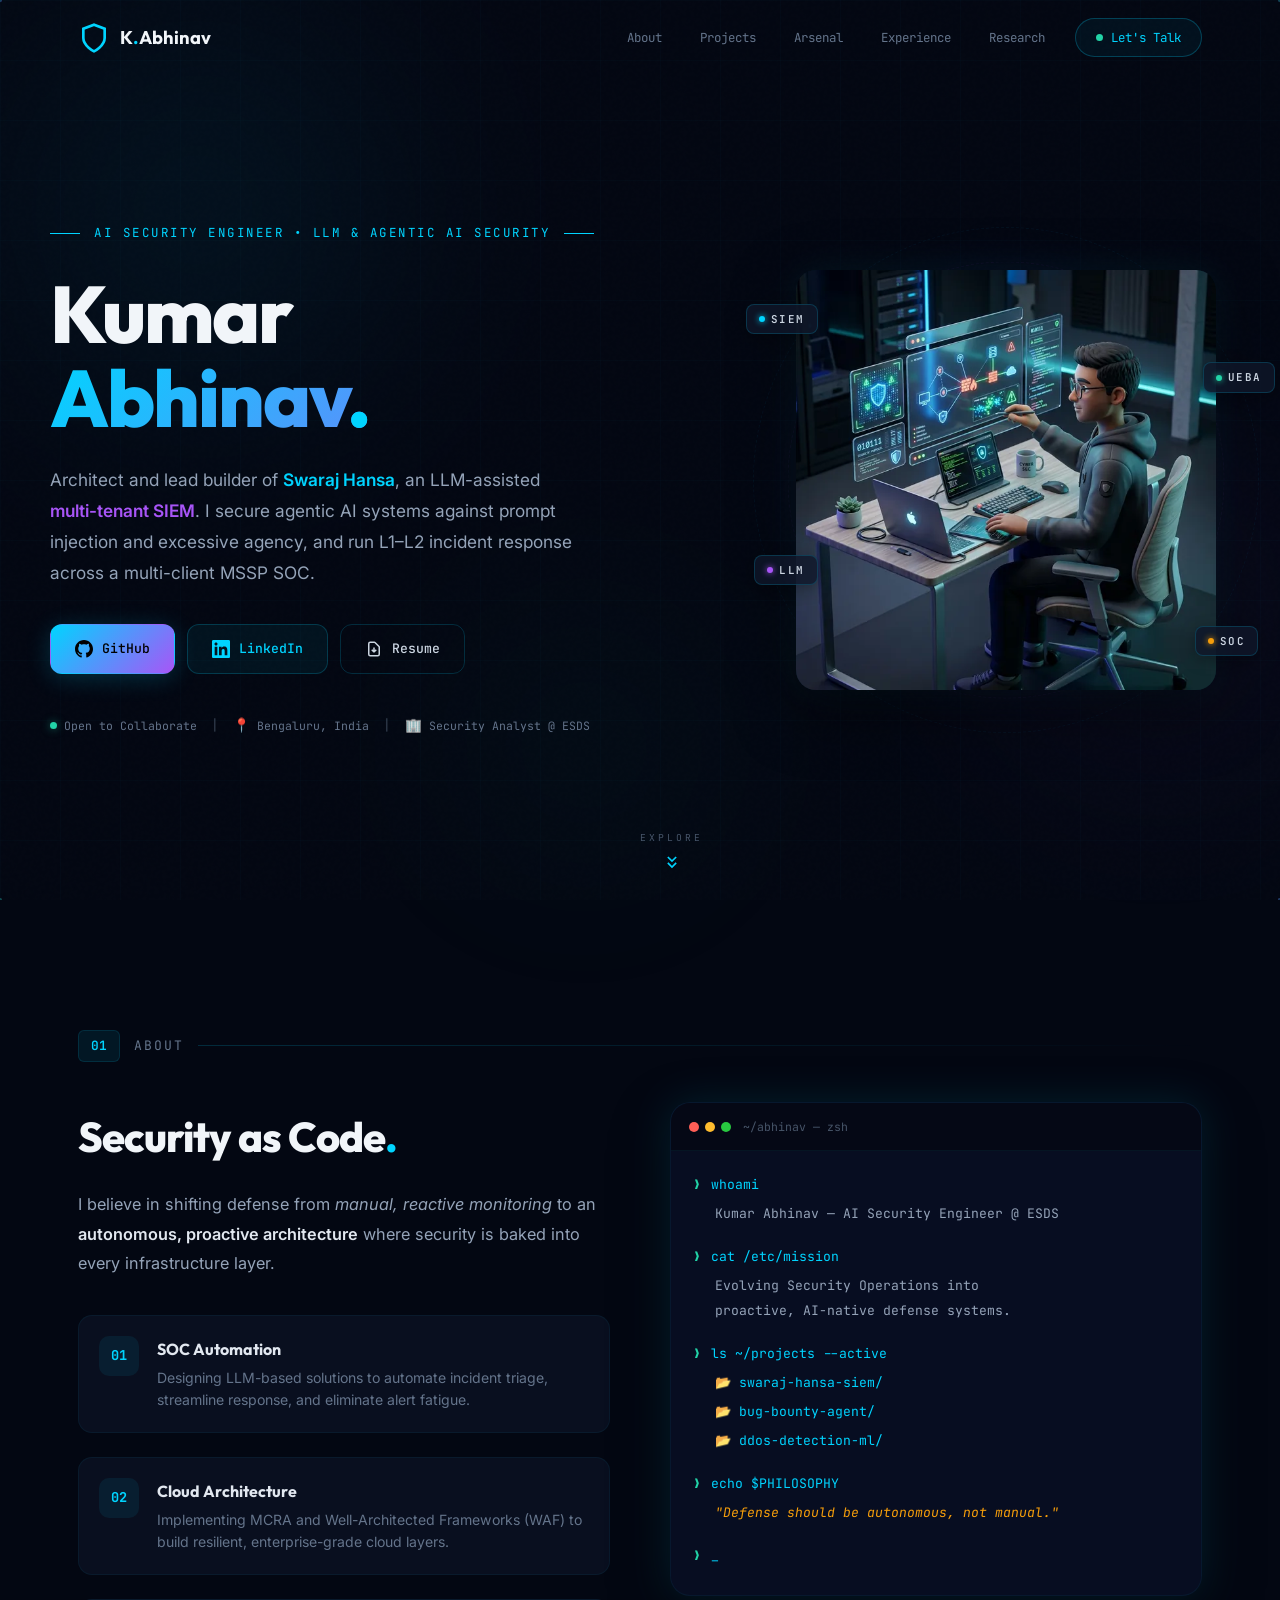
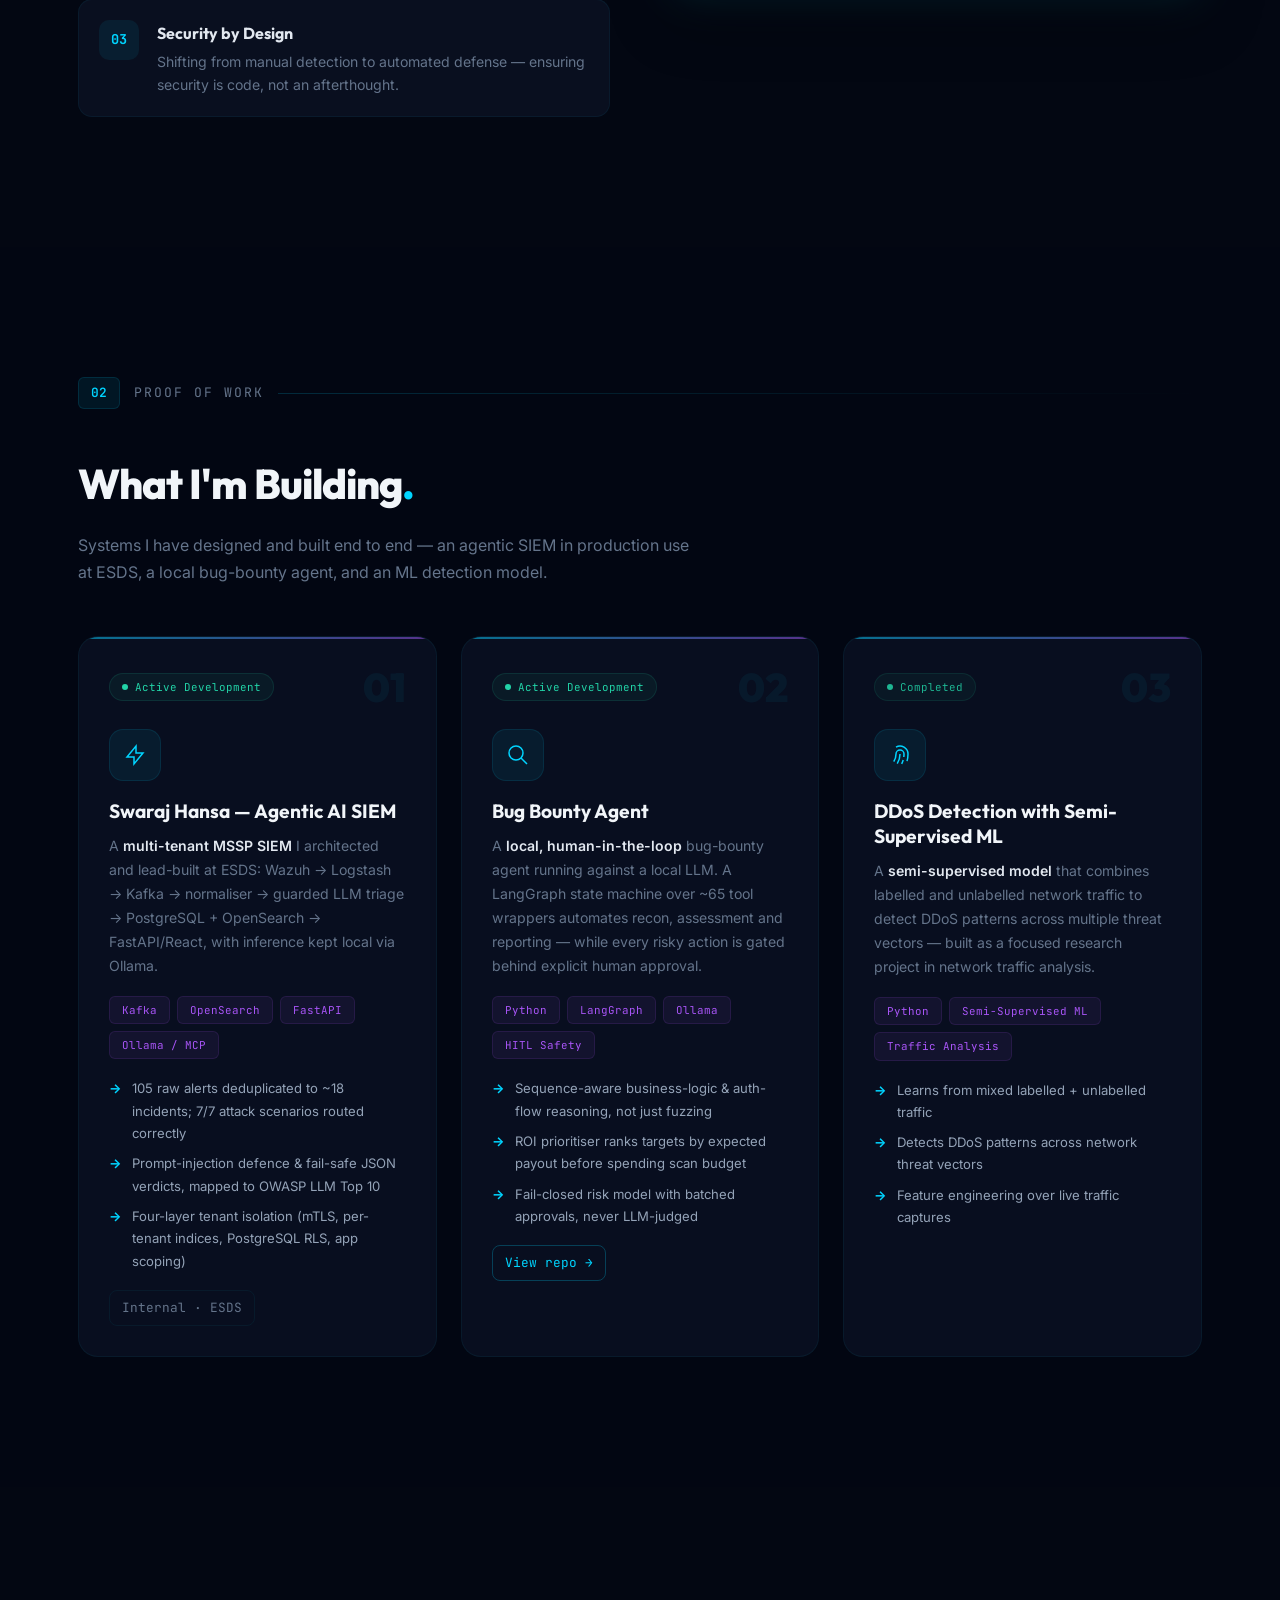
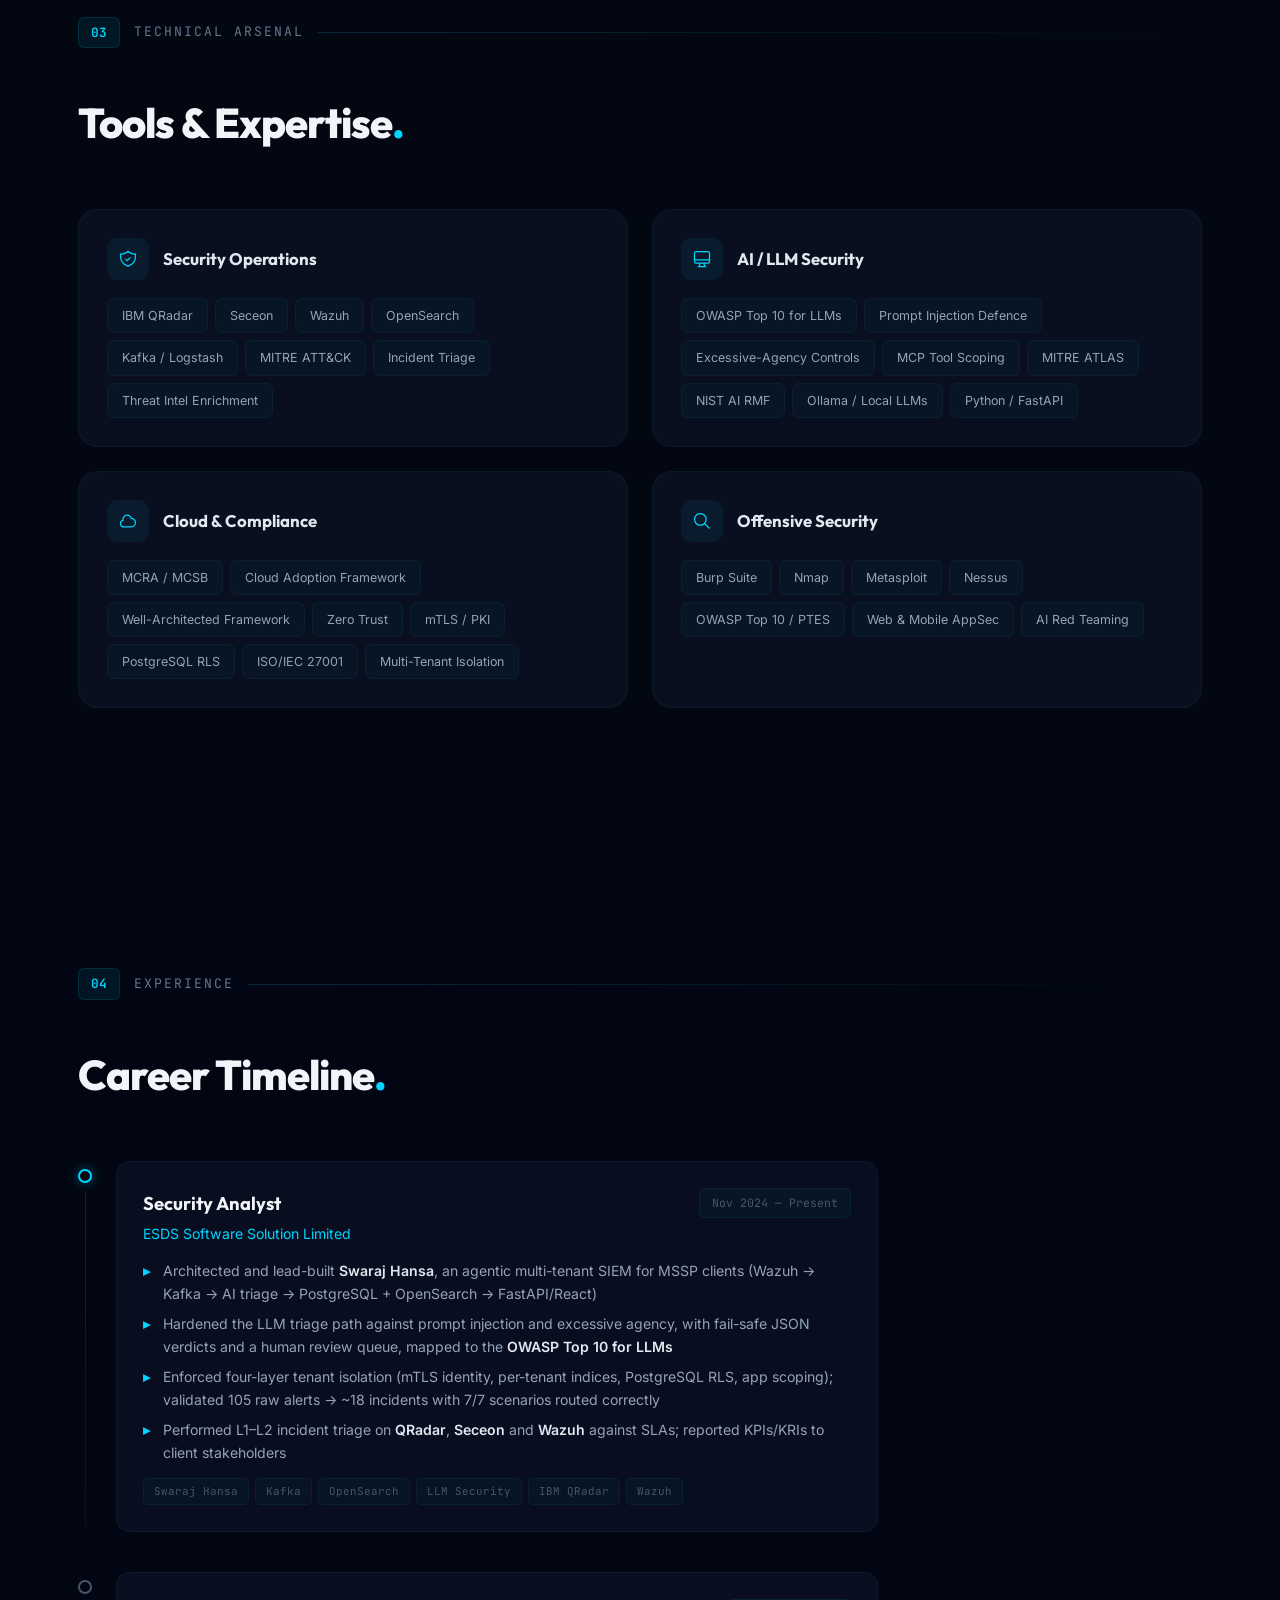
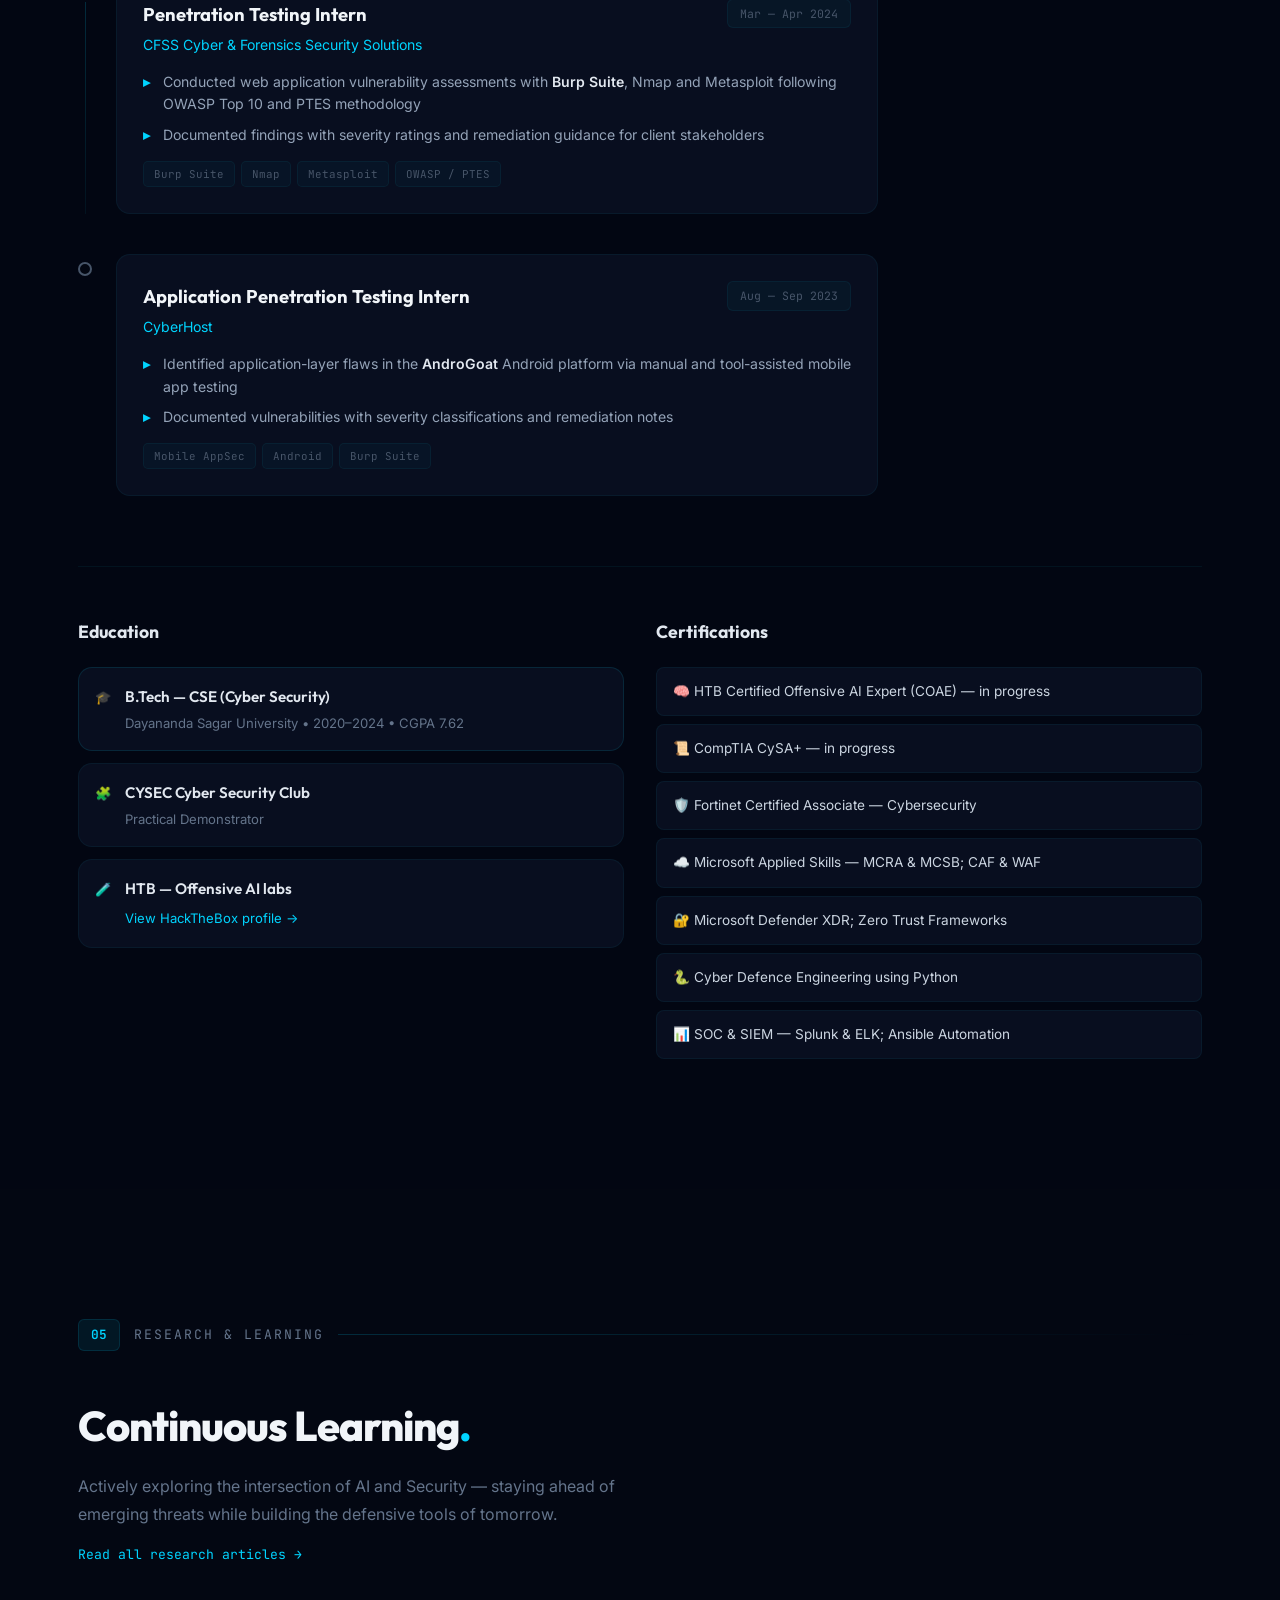
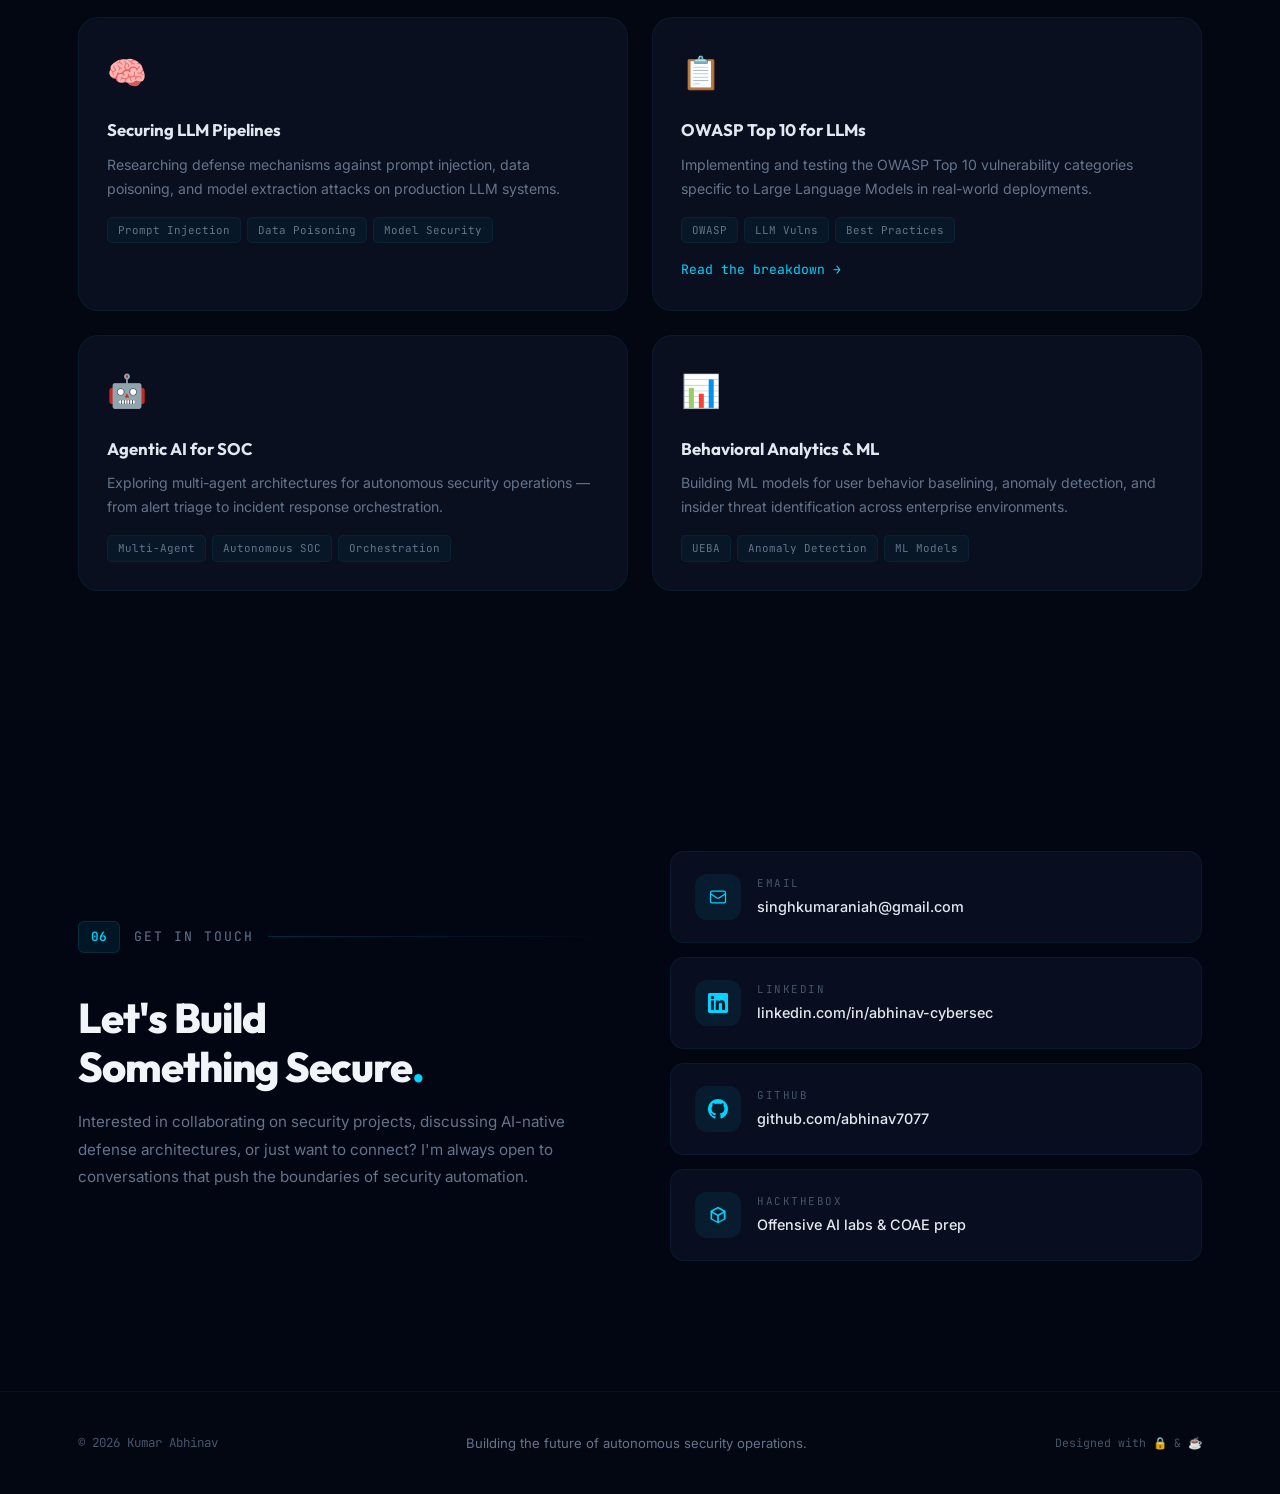
==== commit 4235ed23: "Replace placeholder content with real resume, projects, and credentials - Title unified to AI Securi" ====
--- a/index.html
+++ b/index.html
@@ -3,8 +3,8 @@
 <head>
     <meta charset="UTF-8">
     <meta name="viewport" content="width=device-width, initial-scale=1.0">
-    <title>Kumar Abhinav | Security Engineer & AI Specialist</title>
-    <meta name="description" content="Kumar Abhinav — Security Engineer & AI Specialist. Building automated triage architectures, custom UEBA engines, and AI-native defense systems.">
+    <title>Kumar Abhinav | AI Security Engineer</title>
+    <meta name="description" content="Kumar Abhinav — AI Security Engineer. Architect of Swaraj Hansa, an LLM-assisted multi-tenant SIEM. LLM & agentic AI security, SIEM architecture, and SOC operations.">
     <meta name="keywords" content="Kumar Abhinav, Security Engineer, AI Security, SOC Automation, UEBA, Wazuh, DevSecOps, Python, Cybersecurity, Agentic AI">
     <meta name="author" content="Kumar Abhinav">
     <meta name="theme-color" content="#030712">
@@ -14,8 +14,8 @@
     <!-- Social preview (LinkedIn, WhatsApp, X) -->
     <meta property="og:type" content="profile">
     <meta property="og:site_name" content="Kumar Abhinav">
-    <meta property="og:title" content="Kumar Abhinav | Security Engineer &amp; AI Specialist">
-    <meta property="og:description" content="Security Engineer in Bengaluru building AI-native SOC automation, UEBA engines, and LLM security research.">
+    <meta property="og:title" content="Kumar Abhinav | AI Security Engineer">
+    <meta property="og:description" content="AI Security Engineer in Bengaluru. Architect of Swaraj Hansa, an LLM-assisted multi-tenant SIEM. LLM & agentic AI security and SOC operations.">
     <meta property="og:url" content="https://kumar-abhinav17.vercel.app/">
     <meta property="og:image" content="https://kumar-abhinav17.vercel.app/og-image.jpg">
     <meta property="og:image:width" content="1200">
@@ -30,8 +30,8 @@
       "@context": "https://schema.org",
       "@type": "Person",
       "name": "Kumar Abhinav",
-      "jobTitle": "Security Engineer",
-      "description": "Security Engineer building AI-native SOC automation, UEBA engines, and LLM security research.",
+      "jobTitle": "AI Security Engineer",
+      "description": "AI Security Engineer and architect of Swaraj Hansa, an LLM-assisted multi-tenant SIEM; LLM and agentic AI security, SIEM architecture, and SOC operations.",
       "url": "https://kumar-abhinav17.vercel.app/",
       "image": "https://kumar-abhinav17.vercel.app/hero-character.webp",
       "email": "mailto:singhkumaraniah@gmail.com",
@@ -41,7 +41,8 @@
       "knowsAbout": ["Security Operations", "SOC Automation", "UEBA", "SIEM", "LLM Security", "OWASP Top 10 for LLMs", "Penetration Testing", "Agentic AI"],
       "sameAs": [
         "https://www.linkedin.com/in/abhinav-cybersec",
-        "https://github.com/abhinav7077"
+        "https://github.com/abhinav7077",
+        "https://profile.hackthebox.com/profile/01a11f21-3987-7254-a0d9-1dfe3f70a052"
       ]
     }
     </script>
@@ -102,7 +103,7 @@
             <div class="hero-content">
                 <div class="hero-eyebrow">
                     <div class="eyebrow-line"></div>
-                    <span>Security Engineer & AI Specialist</span>
+                    <span>AI Security Engineer &bull; LLM & Agentic AI Security</span>
                     <div class="eyebrow-line"></div>
                 </div>
 
@@ -112,9 +113,10 @@
                 </h1>
 
                 <p class="hero-subtitle">
-                    Bridging the gap between <span class="text-glow">SOC vigilance</span> and 
-                    <span class="text-glow-alt">Agentic AI</span>. Currently building automated triage 
-                    architectures, custom UEBA engines, and AI-native defense systems.
+                    Architect and lead builder of <span class="text-glow">Swaraj Hansa</span>, an
+                    LLM-assisted <span class="text-glow-alt">multi-tenant SIEM</span>. I secure agentic AI
+                    systems against prompt injection and excessive agency, and run L1&ndash;L2 incident
+                    response across a multi-client MSSP SOC.
                 </p>
 
                 <div class="hero-ctas">
@@ -145,7 +147,7 @@
                     <div class="status-separator">|</div>
                     <div class="status-item">
                         <span class="status-icon" aria-hidden="true">🏢</span>
-                        <span>Security Engineer @ ESDS</span>
+                        <span>Security Analyst @ ESDS</span>
                     </div>
                 </div>
             </div>
@@ -252,7 +254,7 @@
                                 <span class="term-prompt">❯</span>
                                 <span class="term-cmd">whoami</span>
                             </div>
-                            <div class="term-output">Kumar Abhinav — Security Engineer @ ESDS</div>
+                            <div class="term-output">Kumar Abhinav — AI Security Engineer @ ESDS</div>
                             <div class="term-line">
                                 <span class="term-prompt">❯</span>
                                 <span class="term-cmd">cat /etc/mission</span>
@@ -263,9 +265,9 @@
                                 <span class="term-cmd">ls ~/projects --active</span>
                             </div>
                             <div class="term-output dir-list">
-                                <span>📂 agentic-alert-system/</span>
-                                <span>📂 wazuh-ueba-engine/</span>
-                                <span>📂 soc2-reader/</span>
+                                <span>📂 swaraj-hansa-siem/</span>
+                                <span>📂 bug-bounty-agent/</span>
+                                <span>📂 ddos-detection-ml/</span>
                             </div>
                             <div class="term-line">
                                 <span class="term-prompt">❯</span>
@@ -294,7 +296,7 @@
 
             <div class="projects-header">
                 <h2 class="projects-title">What I'm Building<span class="accent-dot">.</span></h2>
-                <p class="projects-subtitle">Active case studies pushing the boundaries of AI-native security. These aren't concepts — they're production-grade tools in development.</p>
+                <p class="projects-subtitle">Systems I have designed and built end to end — an agentic SIEM in production use at ESDS, a local bug-bounty agent, and an ML detection model.</p>
             </div>
 
             <div class="projects-showcase">
@@ -316,23 +318,27 @@
                                 </svg>
                             </div>
                         </div>
-                        <h3 class="card-title">Agentic Alert Monitoring System</h3>
-                        <p class="card-pitch">An intelligent SOC automation tool that uses <strong>LLM agents</strong> to investigate, triage, and contextualize alerts — slashing alert fatigue and reducing MTTR.</p>
+                        <h3 class="card-title">Swaraj Hansa — Agentic AI SIEM</h3>
+                        <p class="card-pitch">A <strong>multi-tenant MSSP SIEM</strong> I architected and lead-built at ESDS: Wazuh &rarr; Logstash &rarr; Kafka &rarr; normaliser &rarr; guarded LLM triage &rarr; PostgreSQL + OpenSearch &rarr; FastAPI/React, with inference kept local via Ollama.</p>
                         <div class="card-stack">
-                            <span class="stack-chip">Python</span>
-                            <span class="stack-chip">LangChain / CrewAI</span>
-                            <span class="stack-chip">SIEM APIs</span>
+                            <span class="stack-chip">Kafka</span>
+                            <span class="stack-chip">OpenSearch</span>
+                            <span class="stack-chip">FastAPI</span>
+                            <span class="stack-chip">Ollama / MCP</span>
                         </div>
                         <ul class="card-features">
-                            <li><span class="feat-arrow">→</span> Autonomous multi-agent alert investigation</li>
-                            <li><span class="feat-arrow">→</span> Contextual enrichment from threat intel feeds</li>
-                            <li><span class="feat-arrow">→</span> Automated playbook execution & escalation</li>
+                            <li><span class="feat-arrow">→</span> 105 raw alerts deduplicated to ~18 incidents; 7/7 attack scenarios routed correctly</li>
+                            <li><span class="feat-arrow">→</span> Prompt-injection defence &amp; fail-safe JSON verdicts, mapped to OWASP LLM Top 10</li>
+                            <li><span class="feat-arrow">→</span> Four-layer tenant isolation (mTLS, per-tenant indices, PostgreSQL RLS, app scoping)</li>
                         </ul>
+                        <div class="card-links">
+                            <span class="card-link is-static">Internal &middot; ESDS</span>
+                        </div>
                     </div>
                 </article>
 
                 <!-- Project 2 -->
-                <article class="project-card" id="project-ueba">
+                <article class="project-card" id="project-bugbounty">
                     <div class="card-border-glow"></div>
                     <div class="card-inner">
                         <div class="card-top">
@@ -345,54 +351,58 @@
                         <div class="card-icon-wrap">
                             <div class="card-icon">
                                 <svg viewBox="0 0 24 24" fill="none" stroke="currentColor" stroke-width="1.5">
-                                    <path d="M12 11c0 3.517-1.009 6.799-2.753 9.571m-3.44-2.04l.054-.09A13.916 13.916 0 008 11a4 4 0 118 0c0 1.017-.07 2.019-.203 3m-2.118 6.844A21.88 21.88 0 0015.171 17m3.839 1.132c.645-2.266.99-4.659.99-7.132A8 8 0 008 4.07M3 15.364c.64-1.319 1-2.8 1-4.364 0-1.457.39-2.823 1.07-4"/>
+                                    <path d="M21 21l-6-6m2-5a7 7 0 11-14 0 7 7 0 0114 0z"/>
                                 </svg>
                             </div>
                         </div>
-                        <h3 class="card-title">Wazuh UEBA Engine</h3>
-                        <p class="card-pitch">A custom <strong>User and Entity Behavior Analytics</strong> engine designed to layer over Wazuh SIEM — catching insider threats and anomalous account activity through ML-driven baselining.</p>
+                        <h3 class="card-title">Bug Bounty Agent</h3>
+                        <p class="card-pitch">A <strong>local, human-in-the-loop</strong> bug-bounty agent running against a local LLM. A LangGraph state machine over ~65 tool wrappers automates recon, assessment and reporting — while every risky action is gated behind explicit human approval.</p>
                         <div class="card-stack">
                             <span class="stack-chip">Python</span>
-                            <span class="stack-chip">Machine Learning</span>
-                            <span class="stack-chip">Wazuh API</span>
+                            <span class="stack-chip">LangGraph</span>
+                            <span class="stack-chip">Ollama</span>
+                            <span class="stack-chip">HITL Safety</span>
                         </div>
                         <ul class="card-features">
-                            <li><span class="feat-arrow">→</span> ML behavioral baselining per user/entity</li>
-                            <li><span class="feat-arrow">→</span> Insider threat & anomaly scoring engine</li>
-                            <li><span class="feat-arrow">→</span> Native Wazuh integration & dashboards</li>
+                            <li><span class="feat-arrow">→</span> Sequence-aware business-logic &amp; auth-flow reasoning, not just fuzzing</li>
+                            <li><span class="feat-arrow">→</span> ROI prioritiser ranks targets by expected payout before spending scan budget</li>
+                            <li><span class="feat-arrow">→</span> Fail-closed risk model with batched approvals, never LLM-judged</li>
                         </ul>
+                        <div class="card-links">
+                            <a class="card-link" href="https://github.com/abhinav7077/bug-bounty-agent" target="_blank" rel="noopener">View repo &rarr;</a>
+                        </div>
                     </div>
                 </article>
 
                 <!-- Project 3 -->
-                <article class="project-card" id="project-soc2">
+                <article class="project-card" id="project-ddos">
                     <div class="card-border-glow"></div>
                     <div class="card-inner">
                         <div class="card-top">
-                            <div class="card-badge">
+                            <div class="card-badge badge-shipped">
                                 <span class="badge-pulse"></span>
-                                Active Development
+                                Completed
                             </div>
                             <div class="card-number">03</div>
                         </div>
                         <div class="card-icon-wrap">
                             <div class="card-icon">
                                 <svg viewBox="0 0 24 24" fill="none" stroke="currentColor" stroke-width="1.5">
-                                    <path d="M9 12h6m-6 4h6m2 5H7a2 2 0 01-2-2V5a2 2 0 012-2h5.586a1 1 0 01.707.293l5.414 5.414a1 1 0 01.293.707V19a2 2 0 01-2 2z"/>
+                                    <path d="M12 11c0 3.517-1.009 6.799-2.753 9.571m-3.44-2.04l.054-.09A13.916 13.916 0 008 11a4 4 0 118 0c0 1.017-.07 2.019-.203 3m-2.118 6.844A21.88 21.88 0 0015.171 17m3.839 1.132c.645-2.266.99-4.659.99-7.132A8 8 0 008 4.07"/>
                                 </svg>
                             </div>
                         </div>
-                        <h3 class="card-title">SOC 2 Reader for Auditors</h3>
-                        <p class="card-pitch">An <strong>AI-powered compliance assistant</strong> that parses complex infrastructure logs and policies, mapping them directly to SOC 2 trust principles for rapid audit readiness.</p>
+                        <h3 class="card-title">DDoS Detection with Semi-Supervised ML</h3>
+                        <p class="card-pitch">A <strong>semi-supervised model</strong> that combines labelled and unlabelled network traffic to detect DDoS patterns across multiple threat vectors — built as a focused research project in network traffic analysis.</p>
                         <div class="card-stack">
-                            <span class="stack-chip">LLMs</span>
-                            <span class="stack-chip">RAG Pipeline</span>
                             <span class="stack-chip">Python</span>
+                            <span class="stack-chip">Semi-Supervised ML</span>
+                            <span class="stack-chip">Traffic Analysis</span>
                         </div>
                         <ul class="card-features">
-                            <li><span class="feat-arrow">→</span> Intelligent SOC 2 report parsing & mapping</li>
-                            <li><span class="feat-arrow">→</span> RAG-powered control gap analysis</li>
-                            <li><span class="feat-arrow">→</span> Audit-ready summary & evidence generation</li>
+                            <li><span class="feat-arrow">→</span> Learns from mixed labelled + unlabelled traffic</li>
+                            <li><span class="feat-arrow">→</span> Detects DDoS patterns across network threat vectors</li>
+                            <li><span class="feat-arrow">→</span> Feature engineering over live traffic captures</li>
                         </ul>
                     </div>
                 </article>
@@ -421,13 +431,13 @@
                     </div>
                     <div class="cat-skills">
                         <div class="skill-pill">IBM QRadar</div>
-                        <div class="skill-pill">Splunk</div>
                         <div class="skill-pill">Seceon</div>
                         <div class="skill-pill">Wazuh</div>
+                        <div class="skill-pill">OpenSearch</div>
+                        <div class="skill-pill">Kafka / Logstash</div>
+                        <div class="skill-pill">MITRE ATT&CK</div>
                         <div class="skill-pill">Incident Triage</div>
-                        <div class="skill-pill">SLA Management</div>
-                        <div class="skill-pill">UEBA</div>
-                        <div class="skill-pill">Threat Detection</div>
+                        <div class="skill-pill">Threat Intel Enrichment</div>
                     </div>
                 </div>
 
@@ -436,17 +446,17 @@
                         <div class="cat-icon">
                             <svg viewBox="0 0 24 24" fill="none" stroke="currentColor" stroke-width="1.5"><path d="M9.75 17L9 20l-1 1h8l-1-1-.75-3M3 13h18M5 17h14a2 2 0 002-2V5a2 2 0 00-2-2H5a2 2 0 00-2 2v10a2 2 0 002 2z"/></svg>
                         </div>
-                        <h3>AI & Automation</h3>
+                        <h3>AI / LLM Security</h3>
                     </div>
                     <div class="cat-skills">
-                        <div class="skill-pill">Python</div>
-                        <div class="skill-pill">LLM Orchestration</div>
-                        <div class="skill-pill">LangChain</div>
-                        <div class="skill-pill">CrewAI</div>
-                        <div class="skill-pill">RAG Pipelines</div>
-                        <div class="skill-pill">DevSecOps</div>
-                        <div class="skill-pill">Security Automation</div>
-                        <div class="skill-pill">ML for Security</div>
+                        <div class="skill-pill">OWASP Top 10 for LLMs</div>
+                        <div class="skill-pill">Prompt Injection Defence</div>
+                        <div class="skill-pill">Excessive-Agency Controls</div>
+                        <div class="skill-pill">MCP Tool Scoping</div>
+                        <div class="skill-pill">MITRE ATLAS</div>
+                        <div class="skill-pill">NIST AI RMF</div>
+                        <div class="skill-pill">Ollama / Local LLMs</div>
+                        <div class="skill-pill">Python / FastAPI</div>
                     </div>
                 </div>
 
@@ -458,12 +468,14 @@
                         <h3>Cloud & Compliance</h3>
                     </div>
                     <div class="cat-skills">
+                        <div class="skill-pill">MCRA / MCSB</div>
                         <div class="skill-pill">Cloud Adoption Framework</div>
-                        <div class="skill-pill">MCRA</div>
+                        <div class="skill-pill">Well-Architected Framework</div>
                         <div class="skill-pill">Zero Trust</div>
-                        <div class="skill-pill">SOC 2 Compliance</div>
-                        <div class="skill-pill">Well-Architected Framework</div>
-                        <div class="skill-pill">Security Posture</div>
+                        <div class="skill-pill">mTLS / PKI</div>
+                        <div class="skill-pill">PostgreSQL RLS</div>
+                        <div class="skill-pill">ISO/IEC 27001</div>
+                        <div class="skill-pill">Multi-Tenant Isolation</div>
                     </div>
                 </div>
 
@@ -475,12 +487,13 @@
                         <h3>Offensive Security</h3>
                     </div>
                     <div class="cat-skills">
-                        <div class="skill-pill">Penetration Testing</div>
+                        <div class="skill-pill">Burp Suite</div>
+                        <div class="skill-pill">Nmap</div>
                         <div class="skill-pill">Metasploit</div>
-                        <div class="skill-pill">Nmap</div>
-                        <div class="skill-pill">Vulnerability Assessment</div>
-                        <div class="skill-pill">Web App Security</div>
-                        <div class="skill-pill">Ethical Hacking</div>
+                        <div class="skill-pill">Nessus</div>
+                        <div class="skill-pill">OWASP Top 10 / PTES</div>
+                        <div class="skill-pill">Web & Mobile AppSec</div>
+                        <div class="skill-pill">AI Red Teaming</div>
                     </div>
                 </div>
             </div>
@@ -508,19 +521,19 @@
                     <div class="tl-card">
                         <div class="tl-card-top">
                             <div>
-                                <h3 class="tl-role">Security Associate</h3>
+                                <h3 class="tl-role">Security Analyst</h3>
                                 <span class="tl-company">ESDS Software Solution Limited</span>
                             </div>
                             <span class="tl-date">Nov 2024 — Present</span>
                         </div>
                         <ul class="tl-details">
-                            <li>Manage the full Security Incident Lifecycle (detection → resolution) using <strong>Seceon</strong> and <strong>IBM QRadar</strong> SIEMs</li>
-                            <li>Develop Client Security Posture Reports with actionable maturity recommendations, identifying gaps in security designs</li>
-                            <li>Support Client Security Integration — onboarding new security tools into the central SOC framework</li>
-                            <li>Automate SOC workflows using Python-driven pipelines and LLM-based triage systems</li>
+                            <li>Architected and lead-built <strong>Swaraj Hansa</strong>, an agentic multi-tenant SIEM for MSSP clients (Wazuh &rarr; Kafka &rarr; AI triage &rarr; PostgreSQL + OpenSearch &rarr; FastAPI/React)</li>
+                            <li>Hardened the LLM triage path against prompt injection and excessive agency, with fail-safe JSON verdicts and a human review queue, mapped to the <strong>OWASP Top 10 for LLMs</strong></li>
+                            <li>Enforced four-layer tenant isolation (mTLS identity, per-tenant indices, PostgreSQL RLS, app scoping); validated 105 raw alerts &rarr; ~18 incidents with 7/7 scenarios routed correctly</li>
+                            <li>Performed L1&ndash;L2 incident triage on <strong>QRadar</strong>, <strong>Seceon</strong> and <strong>Wazuh</strong> against SLAs; reported KPIs/KRIs to client stakeholders</li>
                         </ul>
                         <div class="tl-techs">
-                            <span>IBM QRadar</span><span>Seceon</span><span>SOC</span><span>Python</span><span>Automation</span>
+                            <span>Swaraj Hansa</span><span>Kafka</span><span>OpenSearch</span><span>LLM Security</span><span>IBM QRadar</span><span>Wazuh</span>
                         </div>
                     </div>
                 </div>
@@ -540,12 +553,11 @@
                             <span class="tl-date">Mar — Apr 2024</span>
                         </div>
                         <ul class="tl-details">
-                            <li>Performed comprehensive vulnerability assessments on web applications and VulnHub labs</li>
-                            <li>Utilized Metasploit and Nmap to execute penetration tests across multiple attack surfaces</li>
-                            <li>Developed actionable reports detailing vulnerabilities and remediation recommendations</li>
+                            <li>Conducted web application vulnerability assessments with <strong>Burp Suite</strong>, Nmap and Metasploit following OWASP Top 10 and PTES methodology</li>
+                            <li>Documented findings with severity ratings and remediation guidance for client stakeholders</li>
                         </ul>
                         <div class="tl-techs">
-                            <span>Metasploit</span><span>Nmap</span><span>Pentesting</span><span>Vuln Assessment</span>
+                            <span>Burp Suite</span><span>Nmap</span><span>Metasploit</span><span>OWASP / PTES</span>
                         </div>
                     </div>
                 </div>
@@ -558,17 +570,17 @@
                     <div class="tl-card">
                         <div class="tl-card-top">
                             <div>
-                                <h3 class="tl-role">Application Penetration Tester</h3>
-                                <span class="tl-company">THECYBERHOST™</span>
+                                <h3 class="tl-role">Application Penetration Testing Intern</h3>
+                                <span class="tl-company">CyberHost</span>
                             </div>
                             <span class="tl-date">Aug — Sep 2023</span>
                         </div>
                         <ul class="tl-details">
-                            <li>Conducted application-level penetration testing on client web applications</li>
-                            <li>Identified and documented security vulnerabilities with severity classifications</li>
+                            <li>Identified application-layer flaws in the <strong>AndroGoat</strong> Android platform via manual and tool-assisted mobile app testing</li>
+                            <li>Documented vulnerabilities with severity classifications and remediation notes</li>
                         </ul>
                         <div class="tl-techs">
-                            <span>AppSec</span><span>Web Security</span><span>Pentesting</span>
+                            <span>Mobile AppSec</span><span>Android</span><span>Burp Suite</span>
                         </div>
                     </div>
                 </div>
@@ -581,26 +593,35 @@
                     <div class="cred-item main-cred">
                         <span class="cred-emoji" aria-hidden="true">🎓</span>
                         <div>
-                            <strong>B.Tech — Cybersecurity</strong>
-                            <span>Dayananda Sagar Institutions • 2020–2024</span>
+                            <strong>B.Tech — CSE (Cyber Security)</strong>
+                            <span>Dayananda Sagar University • 2020–2024 • CGPA 7.62</span>
                         </div>
                     </div>
                     <div class="cred-item">
-                        <span class="cred-emoji" aria-hidden="true">📚</span>
+                        <span class="cred-emoji" aria-hidden="true">🧩</span>
                         <div>
-                            <strong>12th PUC — PCM</strong>
-                            <span>Sri Chaitanya College • 2018–2020</span>
+                            <strong>CYSEC Cyber Security Club</strong>
+                            <span>Practical Demonstrator</span>
+                        </div>
+                    </div>
+                    <div class="cred-item">
+                        <span class="cred-emoji" aria-hidden="true">🧪</span>
+                        <div>
+                            <strong>HTB — Offensive AI labs</strong>
+                            <a href="https://profile.hackthebox.com/profile/01a11f21-3987-7254-a0d9-1dfe3f70a052" target="_blank" rel="noopener">View HackTheBox profile &rarr;</a>
                         </div>
                     </div>
                 </div>
                 <div class="cred-block">
                     <h3 class="cred-heading">Certifications</h3>
                     <div class="certs-list">
+                        <div class="cert-chip">🧠 HTB Certified Offensive AI Expert (COAE) — in progress</div>
+                        <div class="cert-chip">📜 CompTIA CySA+ — in progress</div>
                         <div class="cert-chip">🛡️ Fortinet Certified Associate — Cybersecurity</div>
-                        <div class="cert-chip">🔐 Zero Trust & Best Practice Frameworks</div>
-                        <div class="cert-chip">💀 Ethical Hacking</div>
-                        <div class="cert-chip">⚙️ Ansible Automation for Network Engineers</div>
-                        <div class="cert-chip">📊 SOC & SIEM — Splunk & ELK</div>
+                        <div class="cert-chip">☁️ Microsoft Applied Skills — MCRA & MCSB; CAF & WAF</div>
+                        <div class="cert-chip">🔐 Microsoft Defender XDR; Zero Trust Frameworks</div>
+                        <div class="cert-chip">🐍 Cyber Defence Engineering using Python</div>
+                        <div class="cert-chip">📊 SOC & SIEM — Splunk & ELK; Ansible Automation</div>
                     </div>
                 </div>
             </div>
@@ -723,6 +744,16 @@
                         </div>
                         <div class="cl-arrow">→</div>
                     </a>
+                    <a href="https://profile.hackthebox.com/profile/01a11f21-3987-7254-a0d9-1dfe3f70a052" target="_blank" rel="noopener" class="contact-link" id="contact-htb-link">
+                        <div class="cl-icon">
+                            <svg viewBox="0 0 24 24" fill="currentColor"><path d="M12 2 3 7v10l9 5 9-5V7l-9-5zm0 2.3 6.5 3.6L12 11.5 5.5 7.9 12 4.3zM5 9.6l6 3.3v6.8l-6-3.3V9.6zm14 0v6.8l-6 3.3v-6.8l6-3.3z"/></svg>
+                        </div>
+                        <div class="cl-info">
+                            <span class="cl-label">HackTheBox</span>
+                            <span class="cl-value">Offensive AI labs &amp; COAE prep</span>
+                        </div>
+                        <div class="cl-arrow">→</div>
+                    </a>
                 </div>
             </div>
         </div>
@@ -736,7 +767,7 @@
             <div class="footer-inner">
                 <span class="footer-name">&copy; <span id="footer-year">2026</span> Kumar Abhinav</span>
                 <span class="footer-tagline">Building the future of autonomous security operations.</span>
-                <span class="footer-made">Designed with 🔒 &amp; ☕</span>
+                <span class="footer-made">Designed with <span aria-label="security">🔒</span> &amp; <span aria-label="coffee">☕</span></span>
             </div>
         </div>
     </footer>
--- a/style.css
+++ b/style.css
@@ -1375,3 +1375,39 @@
     }
     .reveal { opacity: 1; transform: none; }
 }
+
+/* ============================
+   PROJECT CARD LINKS & BADGES
+   ============================ */
+.card-links {
+    margin-top: 18px;
+    display: flex;
+    flex-wrap: wrap;
+    gap: 10px;
+}
+.card-link {
+    font-family: var(--font-mono);
+    font-size: 0.8rem;
+    color: var(--accent);
+    text-decoration: none;
+    padding: 6px 12px;
+    border: 1px solid rgba(0, 212, 255, 0.25);
+    border-radius: 8px;
+    transition: background 0.2s ease, border-color 0.2s ease;
+}
+.card-link:hover { background: rgba(0, 212, 255, 0.1); }
+.card-link.is-static {
+    color: var(--text-500, #64748b);
+    border-color: var(--border, rgba(148,163,184,0.18));
+    cursor: default;
+}
+.badge-shipped { opacity: 0.85; }
+
+.cred-item a {
+    display: inline-block;
+    margin-top: 2px;
+    font-size: 0.82rem;
+    color: var(--accent);
+    text-decoration: none;
+}
+.cred-item a:hover { text-decoration: underline; }
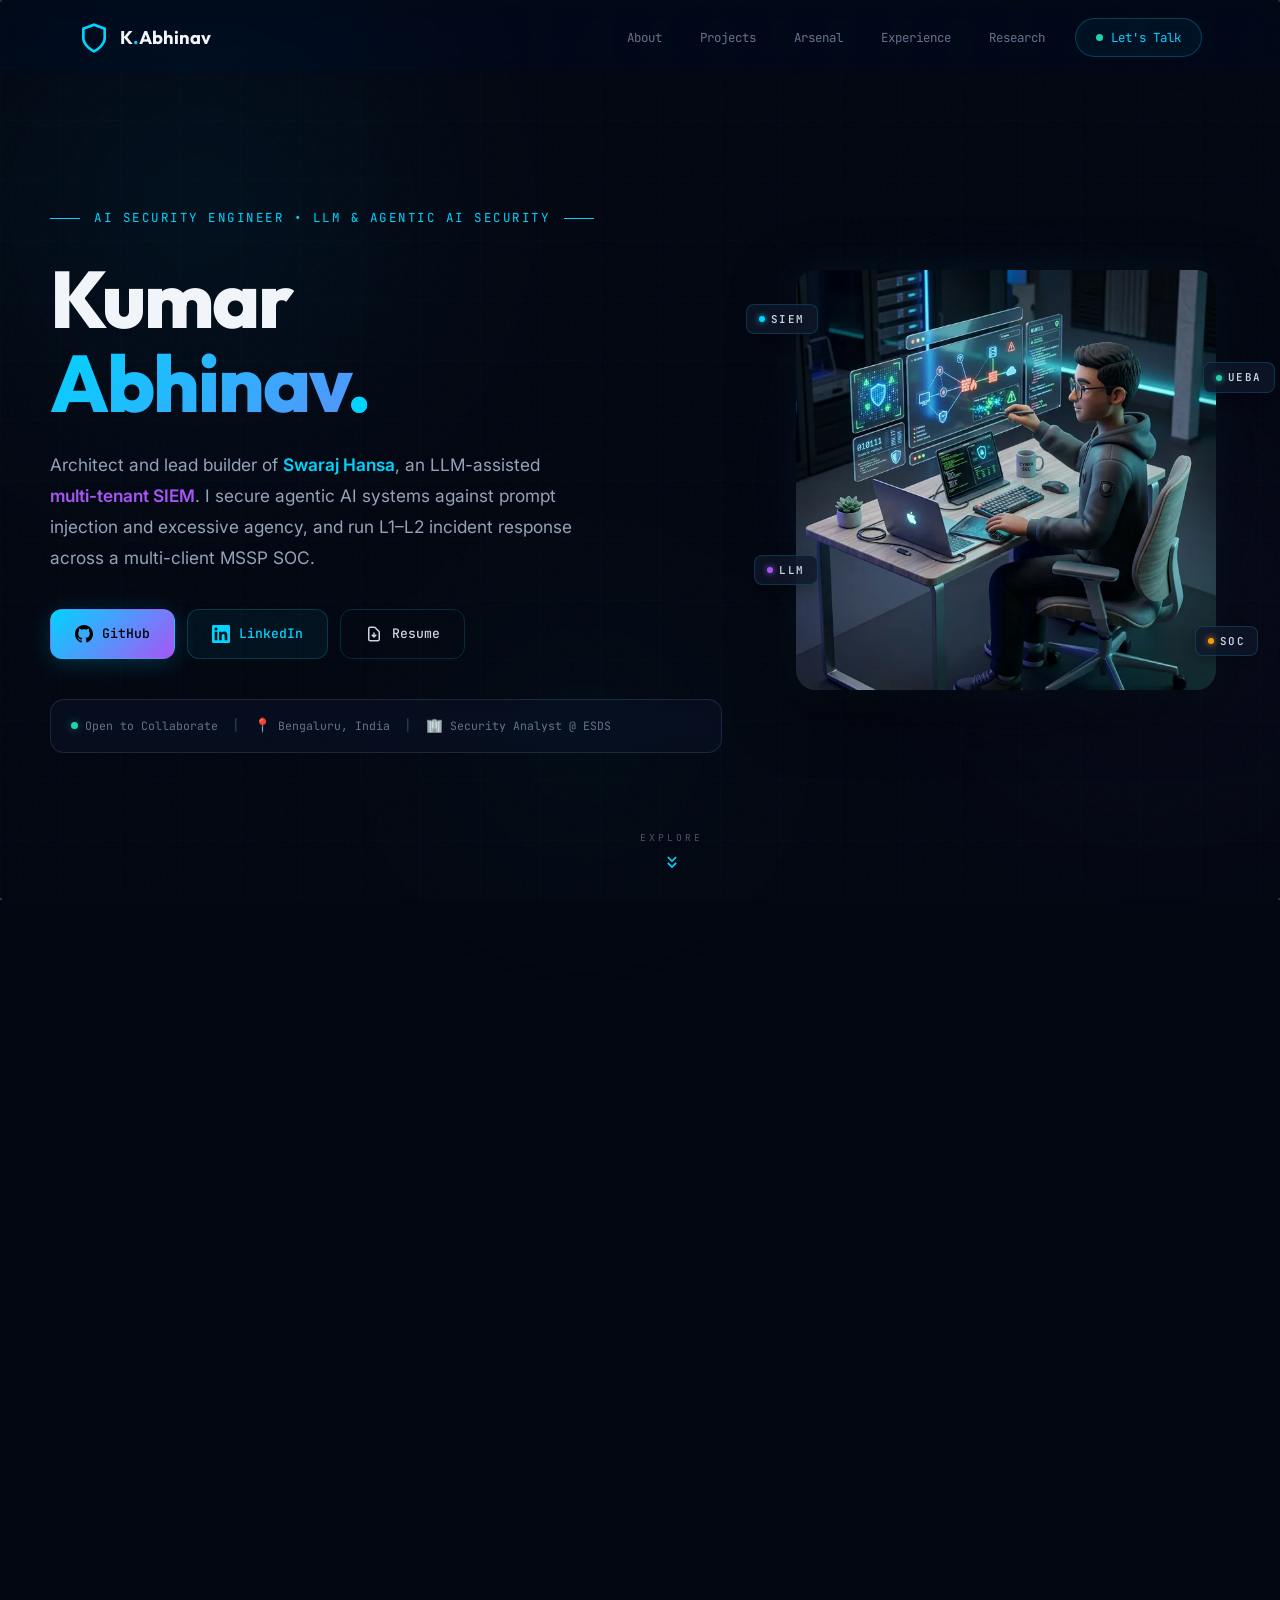
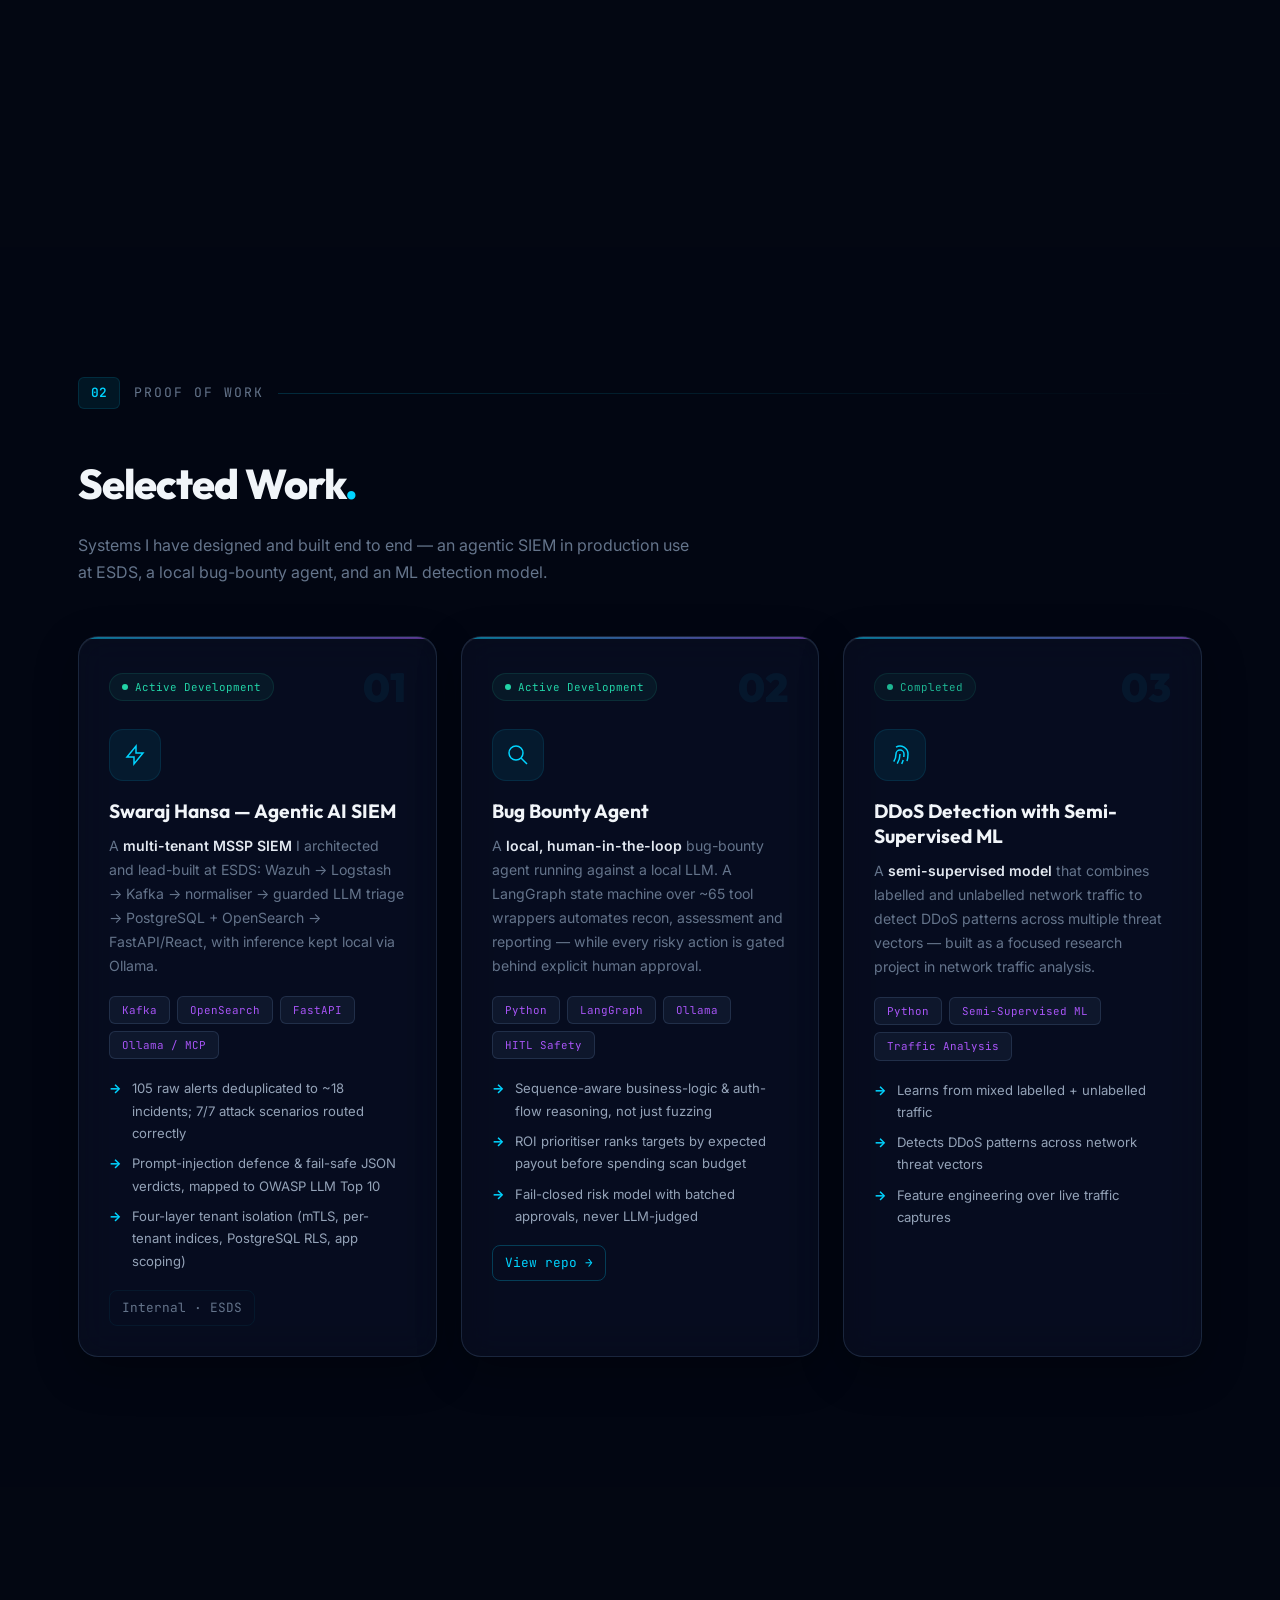
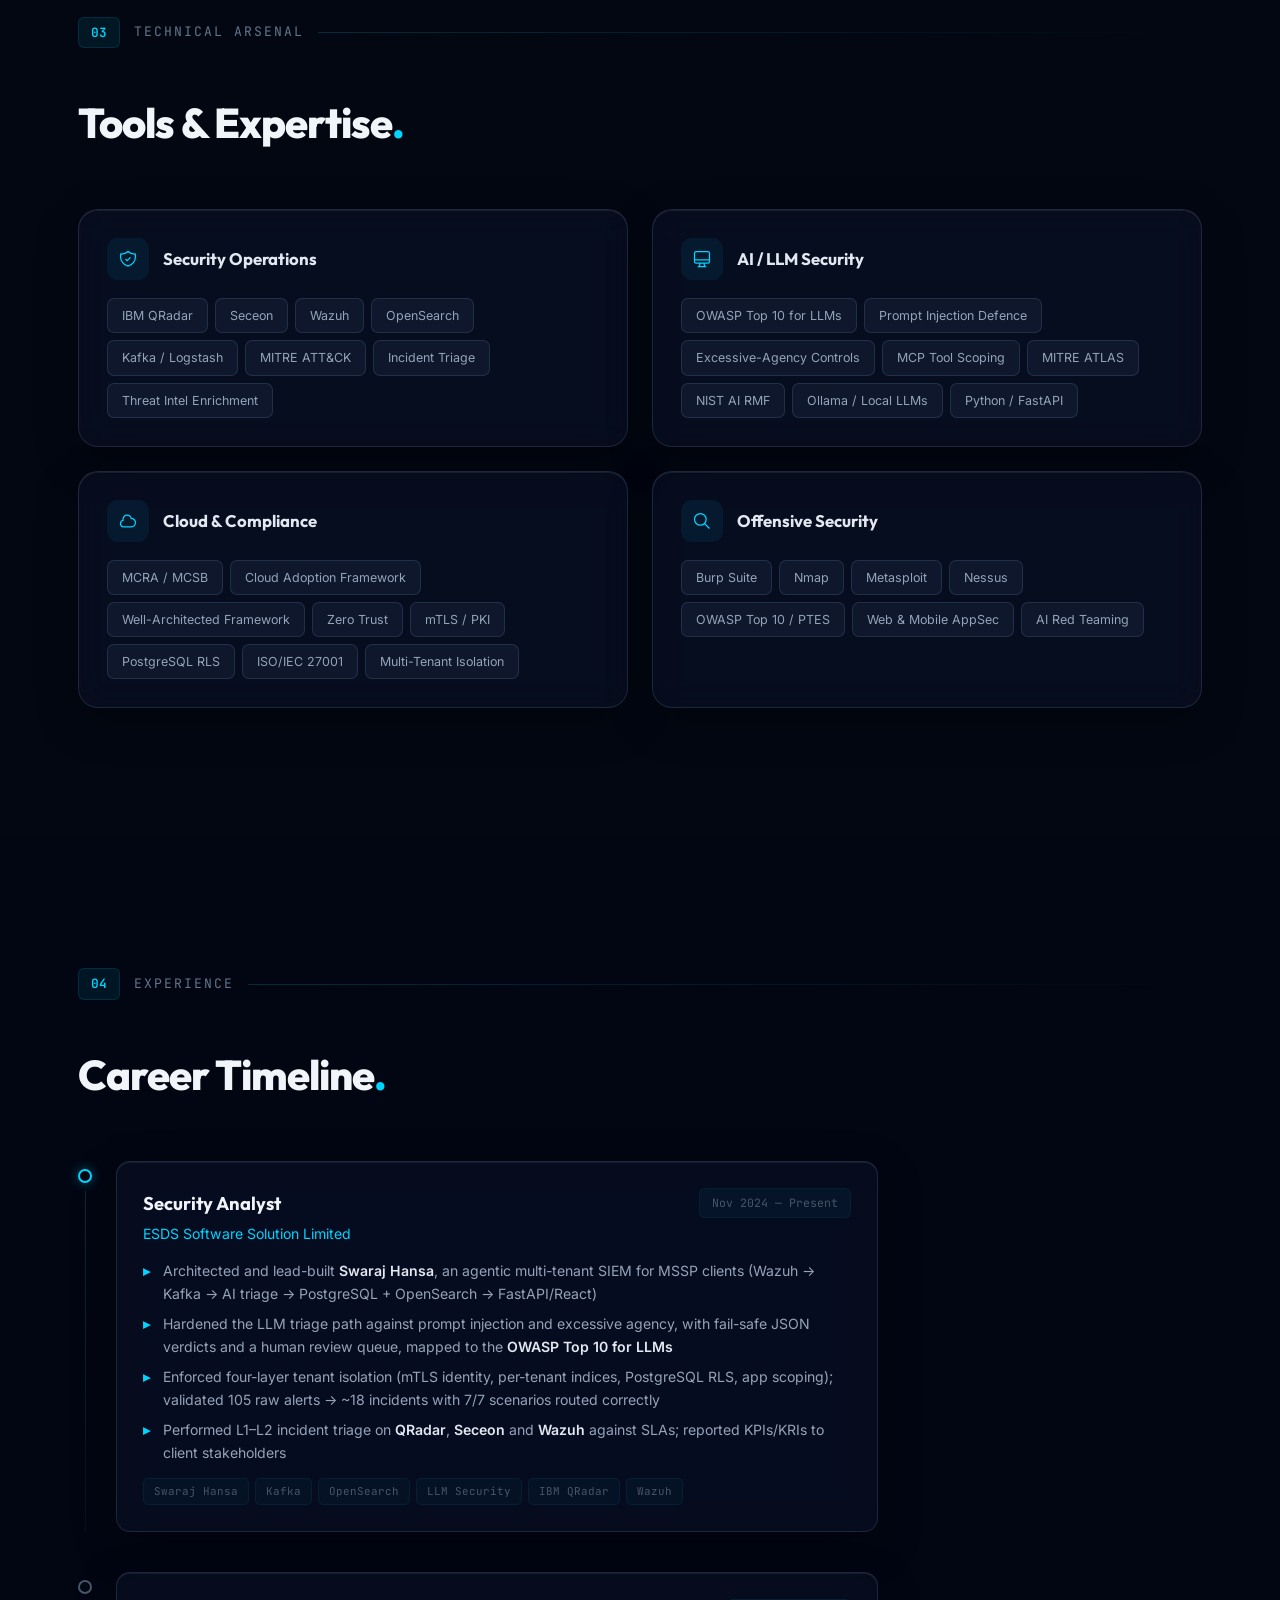
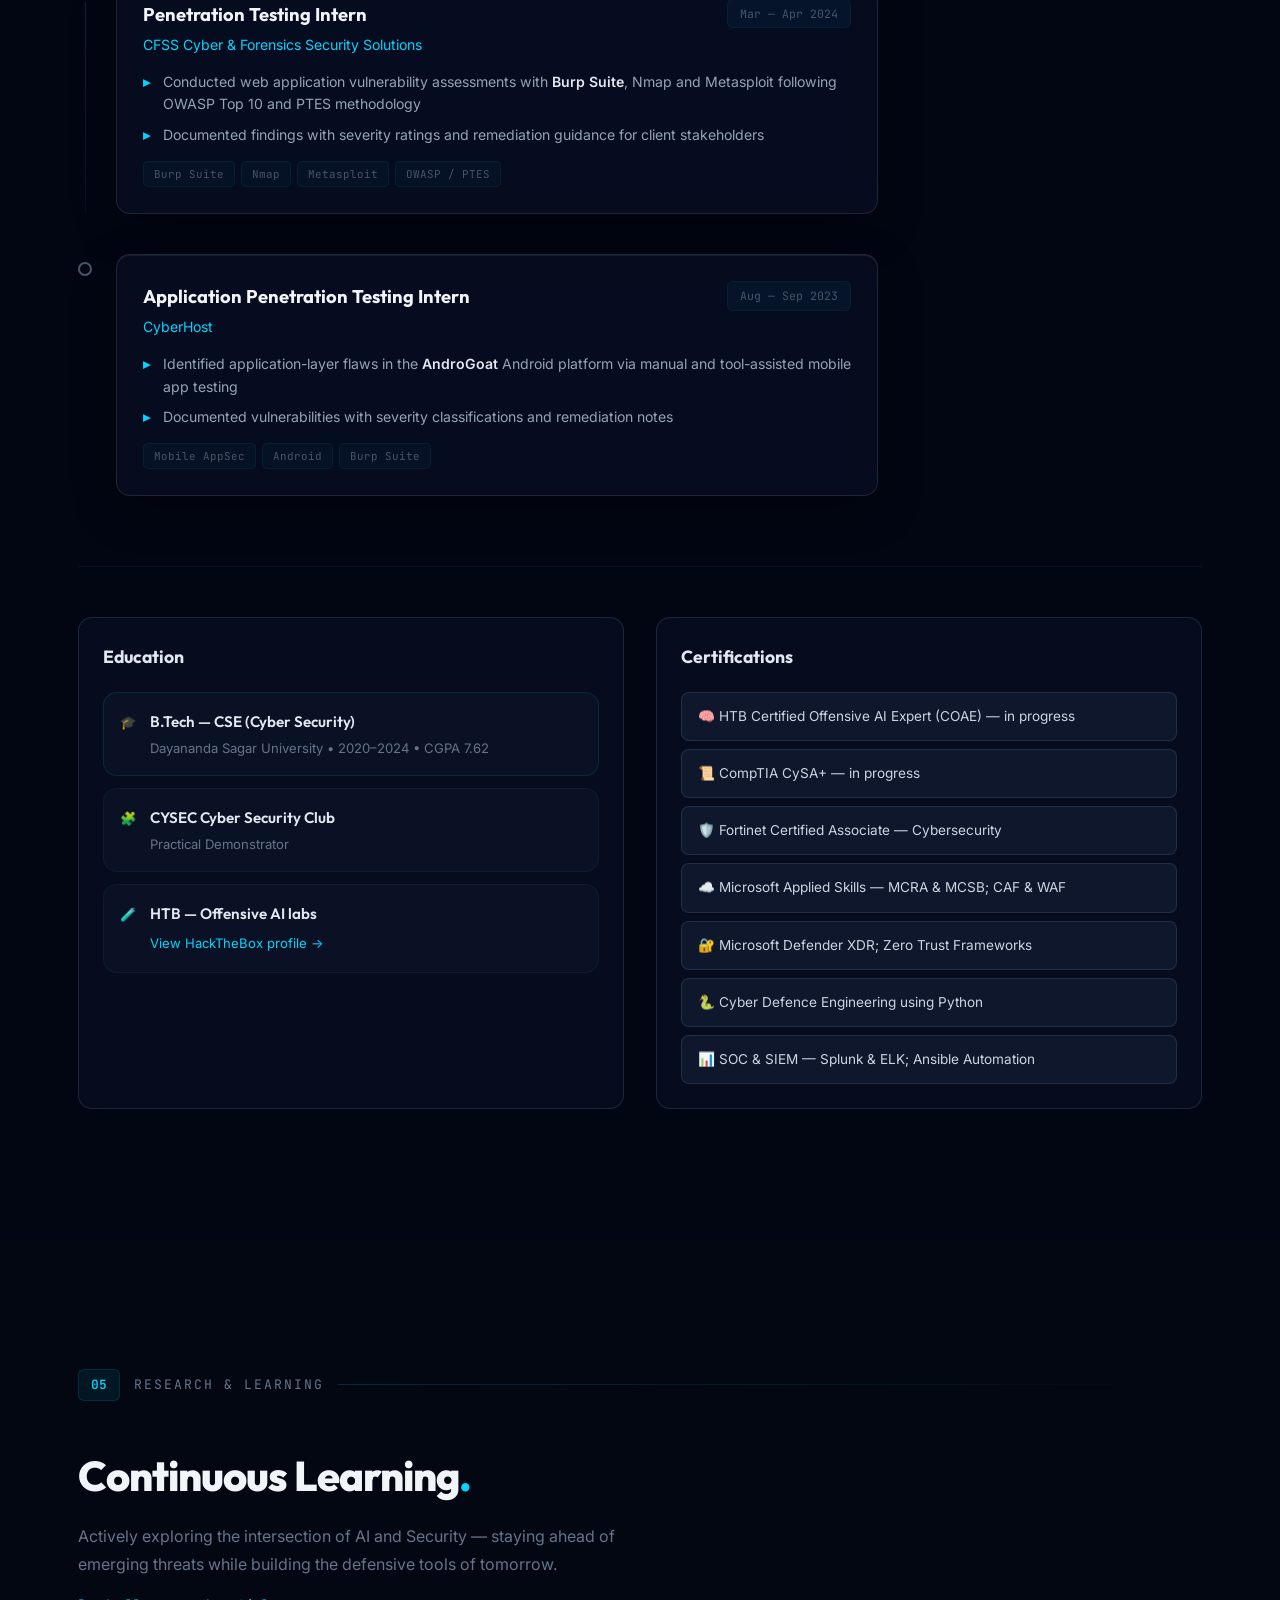
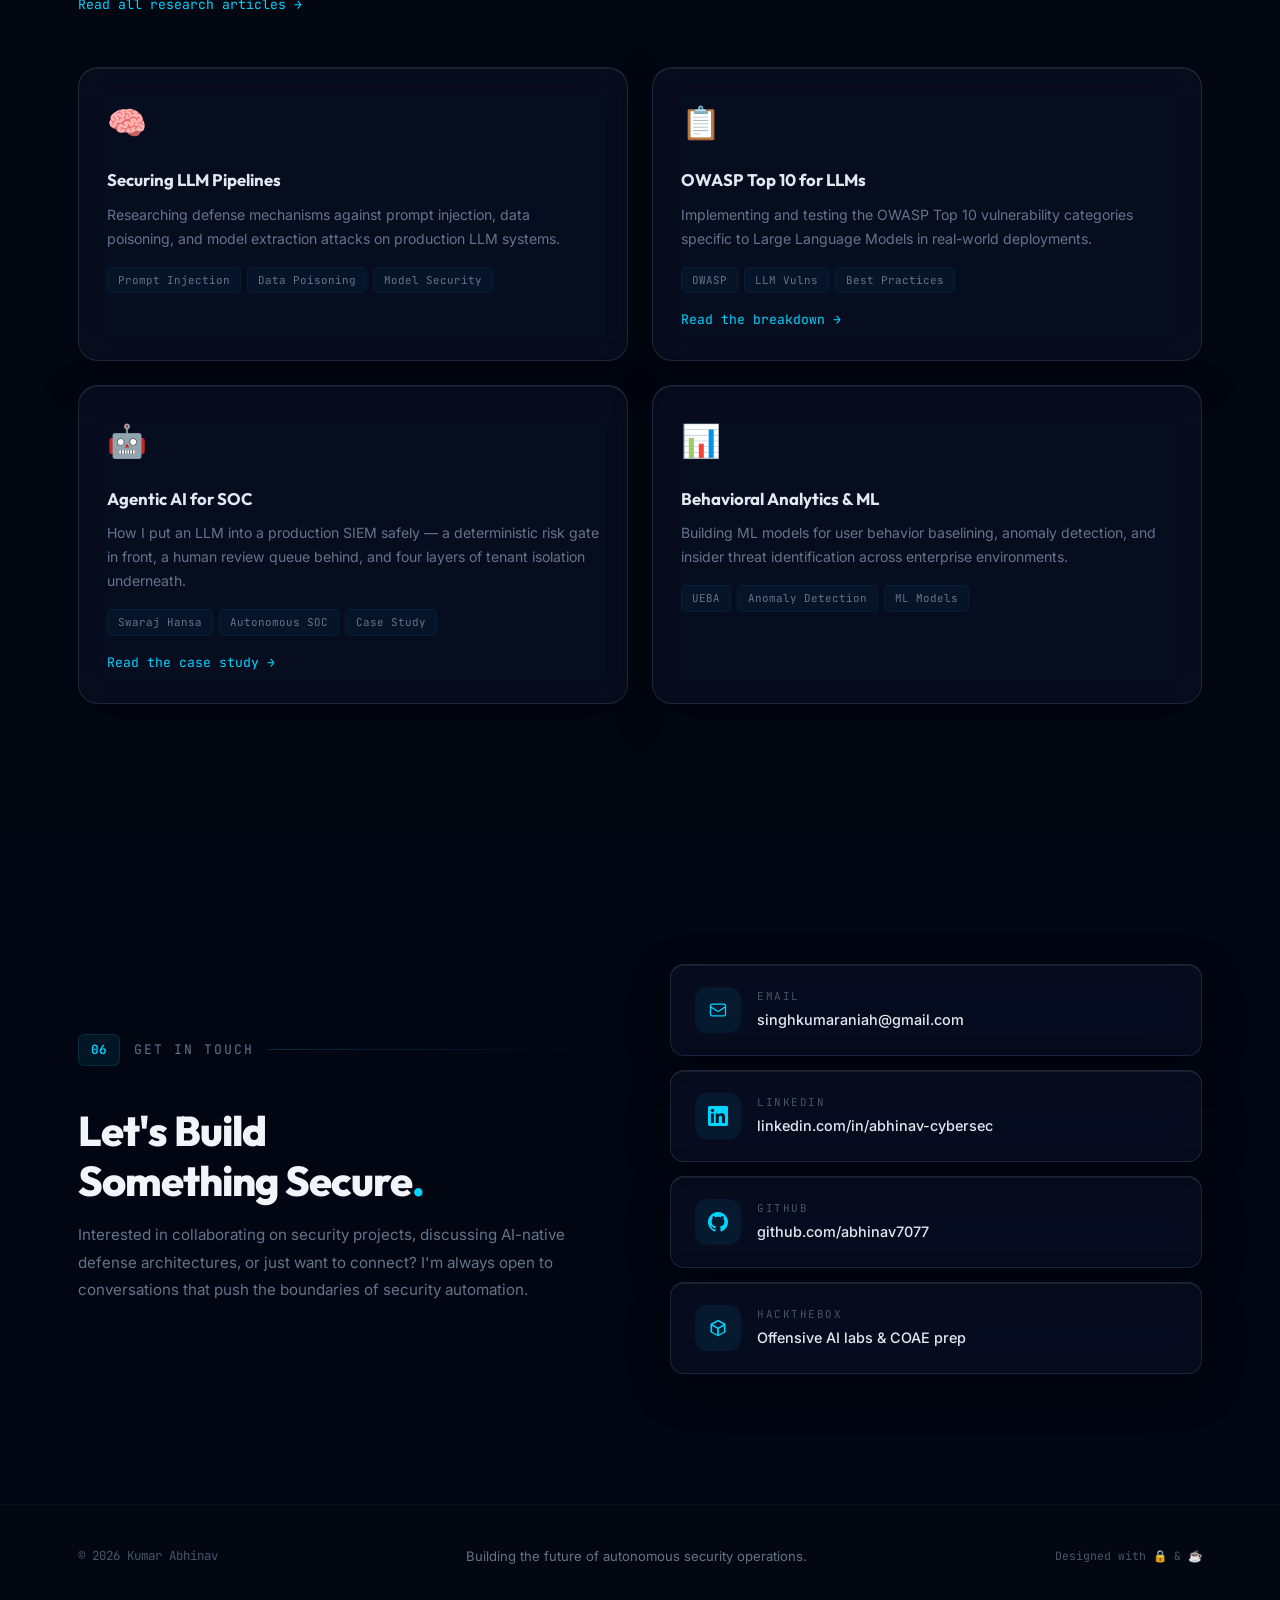
==== commit 7e86eceb: "Add Swaraj Hansa case study with architecture diagram, glassmorphism, polish - New article "Inside S" ====
--- a/index.html
+++ b/index.html
@@ -9,7 +9,9 @@
     <meta name="author" content="Kumar Abhinav">
     <meta name="theme-color" content="#030712">
     <link rel="canonical" href="https://kumar-abhinav17.vercel.app/">
+    <link rel="icon" href="favicon.ico" sizes="32x32">
     <link rel="icon" href="favicon.svg" type="image/svg+xml">
+    <link rel="apple-touch-icon" href="favicon.svg">
 
     <!-- Social preview (LinkedIn, WhatsApp, X) -->
     <meta property="og:type" content="profile">
@@ -295,7 +297,7 @@
             </div>
 
             <div class="projects-header">
-                <h2 class="projects-title">What I'm Building<span class="accent-dot">.</span></h2>
+                <h2 class="projects-title">Selected Work<span class="accent-dot">.</span></h2>
                 <p class="projects-subtitle">Systems I have designed and built end to end — an agentic SIEM in production use at ESDS, a local bug-bounty agent, and an ML detection model.</p>
             </div>
 
@@ -674,12 +676,13 @@
                     <div class="research-card" id="research-agentic">
                         <div class="rc-icon" aria-hidden="true">🤖</div>
                         <h4>Agentic AI for SOC</h4>
-                        <p>Exploring multi-agent architectures for autonomous security operations — from alert triage to incident response orchestration.</p>
+                        <p>How I put an LLM into a production SIEM safely — a deterministic risk gate in front, a human review queue behind, and four layers of tenant isolation underneath.</p>
                         <div class="rc-tags">
-                            <span>Multi-Agent</span>
+                            <span>Swaraj Hansa</span>
                             <span>Autonomous SOC</span>
-                            <span>Orchestration</span>
-                        </div>
+                            <span>Case Study</span>
+                        </div>
+                        <a class="rc-link" href="research/swaraj-hansa-agentic-siem.html">Read the case study &rarr;</a>
                     </div>
 
                     <div class="research-card" id="research-ueba">
--- a/style.css
+++ b/style.css
@@ -1411,3 +1411,79 @@
     text-decoration: none;
 }
 .cred-item a:hover { text-decoration: underline; }
+
+/* ============================================
+   GLASSMORPHISM REFINEMENT
+   Frosted-glass surfaces over the gradient orbs.
+   Blur is scoped to the larger panels for performance;
+   small pills get translucency without their own blur layer.
+   ============================================ */
+:root {
+    --glass-bg: rgba(15, 23, 42, 0.42);
+    --glass-bg-hover: rgba(24, 34, 60, 0.6);
+    --glass-border: rgba(150, 200, 255, 0.14);
+    --glass-highlight: inset 0 1px 0 rgba(255, 255, 255, 0.07);
+    --glass-blur: saturate(160%) blur(16px);
+}
+
+.project-card,
+.arsenal-category,
+.tl-card,
+.research-card,
+.contact-link,
+.about-terminal {
+    background: var(--glass-bg);
+    border: 1px solid var(--glass-border);
+    -webkit-backdrop-filter: var(--glass-blur);
+    backdrop-filter: var(--glass-blur);
+    box-shadow: var(--glass-highlight), 0 14px 44px rgba(0, 0, 0, 0.3);
+}
+
+.project-card:hover,
+.arsenal-category:hover,
+.tl-card:hover,
+.research-card:hover,
+.contact-link:hover,
+.about-terminal:hover {
+    background: var(--glass-bg-hover);
+    box-shadow: var(--glass-highlight), var(--glow), 0 24px 70px rgba(0, 0, 0, 0.42);
+}
+
+/* Softer, glassier nav even before scroll */
+.navbar {
+    -webkit-backdrop-filter: saturate(150%) blur(10px);
+    backdrop-filter: saturate(150%) blur(10px);
+}
+
+/* Pills & chips: translucent, no extra blur layer */
+.skill-pill,
+.cert-chip,
+.stack-chip {
+    background: rgba(148, 197, 255, 0.06);
+    border: 1px solid var(--glass-border);
+}
+.skill-pill:hover,
+.cert-chip:hover {
+    background: rgba(0, 212, 255, 0.12);
+    border-color: var(--border-active);
+}
+
+/* Frost the status bar and credential blocks too */
+.hero-status-bar,
+.cred-block {
+    -webkit-backdrop-filter: saturate(150%) blur(12px);
+    backdrop-filter: saturate(150%) blur(12px);
+    background: var(--glass-bg);
+    border: 1px solid var(--glass-border);
+    border-radius: var(--radius-md);
+}
+.hero-status-bar { padding: 14px 20px; }
+.cred-block { padding: 24px; }
+
+/* Graceful fallback where backdrop-filter is unsupported */
+@supports not ((backdrop-filter: blur(1px)) or (-webkit-backdrop-filter: blur(1px))) {
+    .project-card, .arsenal-category, .tl-card, .research-card,
+    .contact-link, .about-terminal, .hero-status-bar, .cred-block {
+        background: rgba(13, 20, 38, 0.92);
+    }
+}
